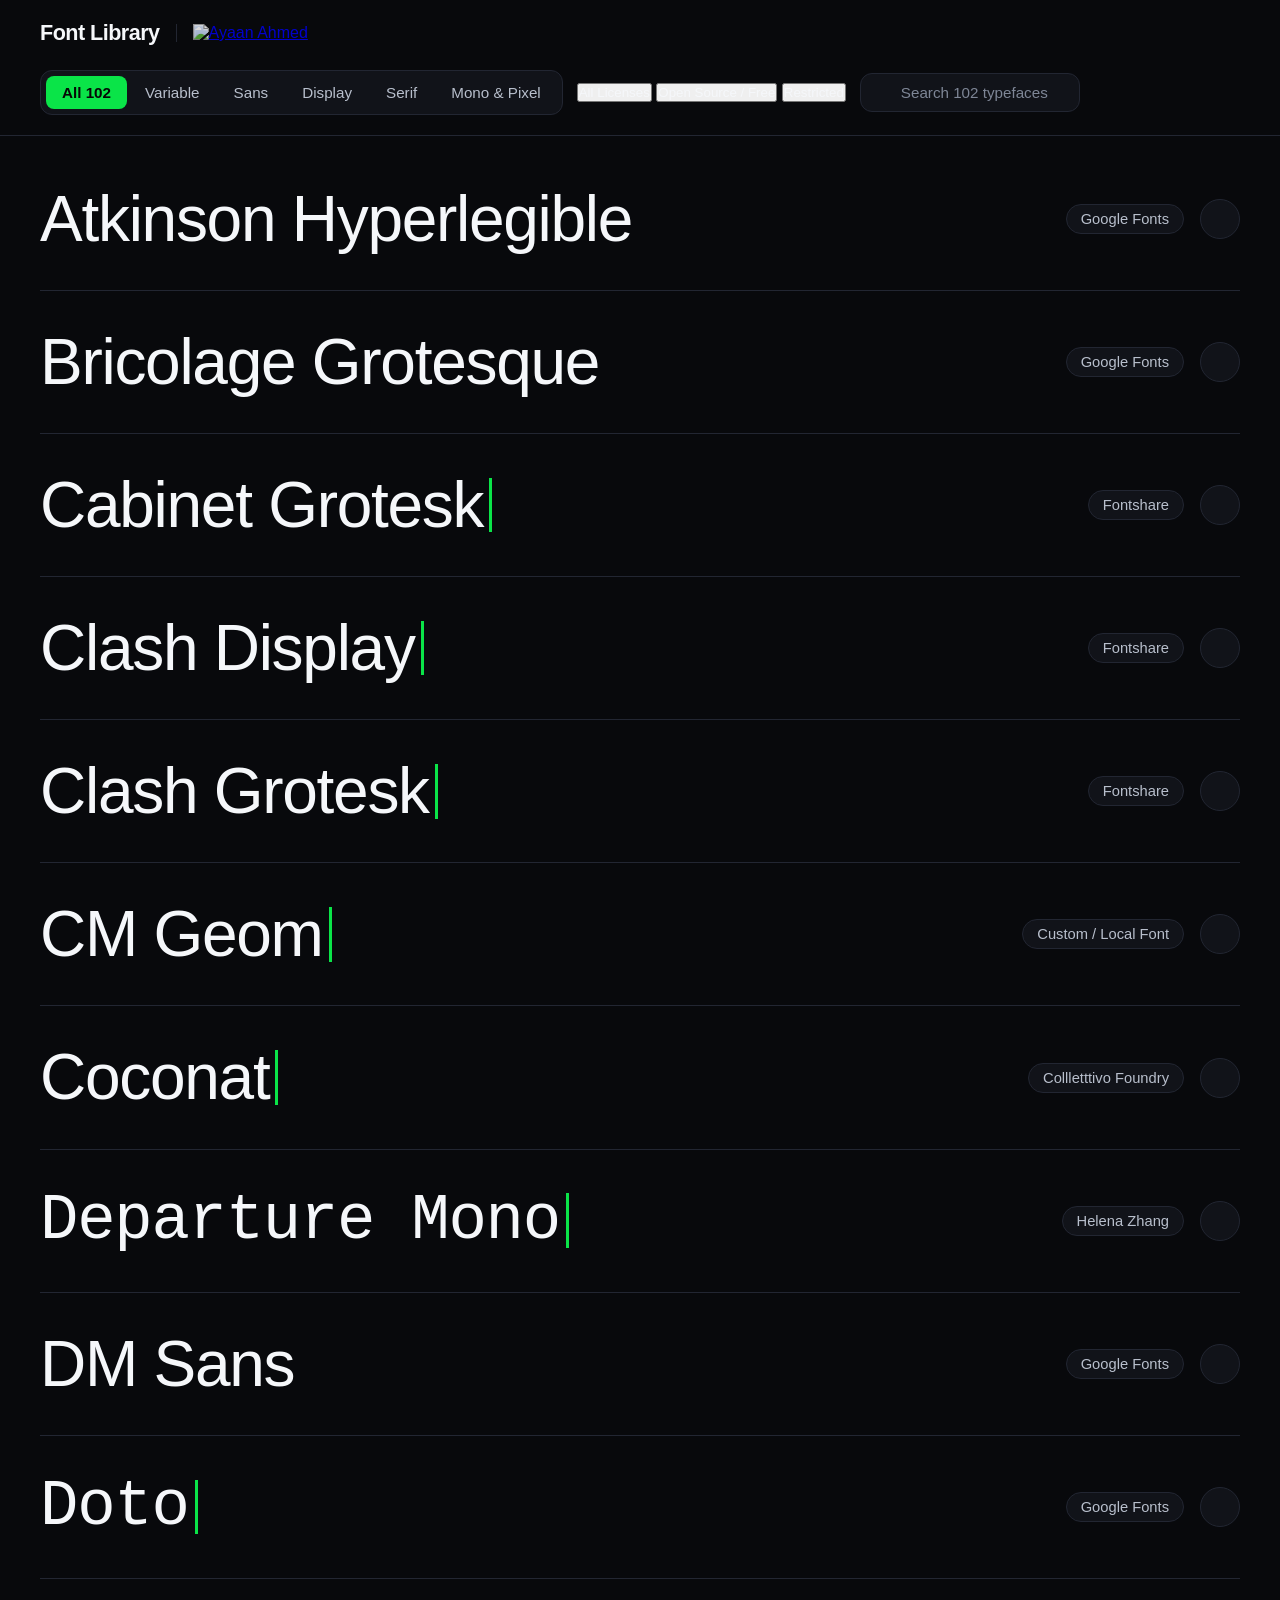
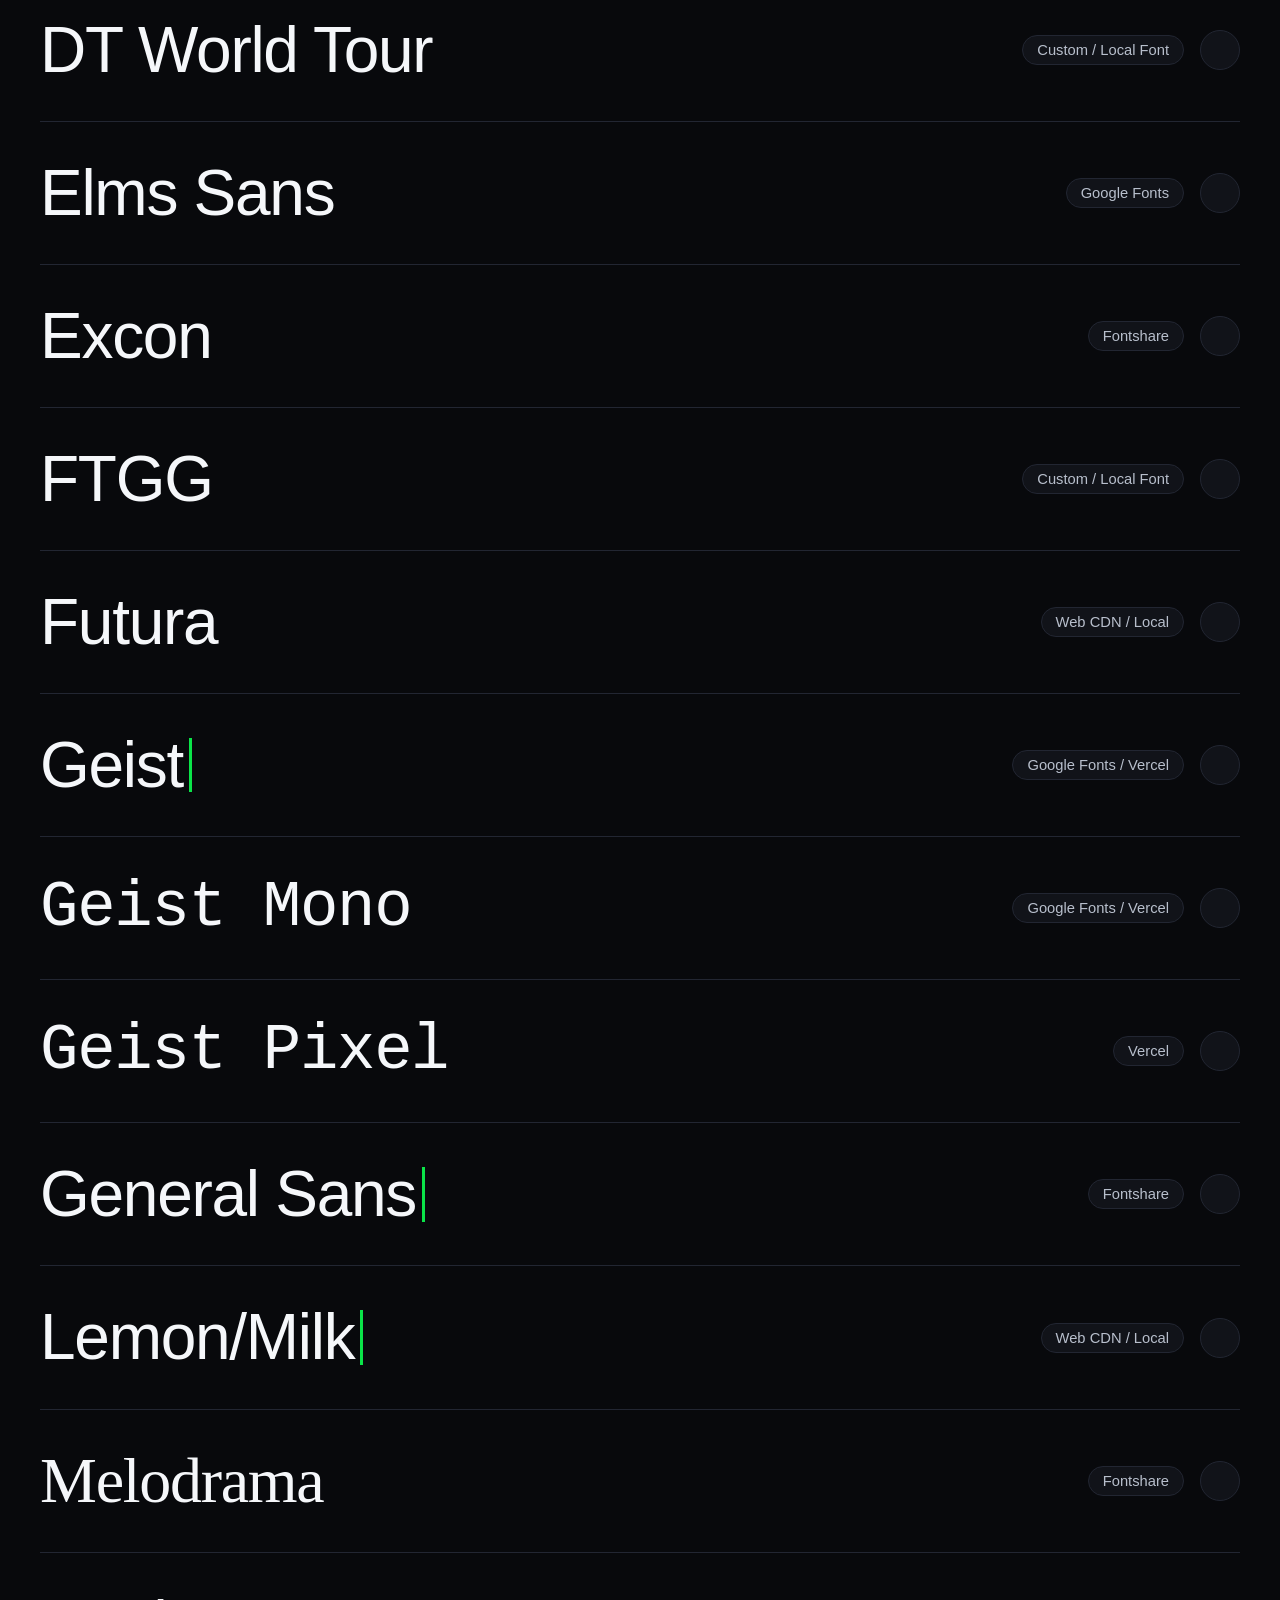
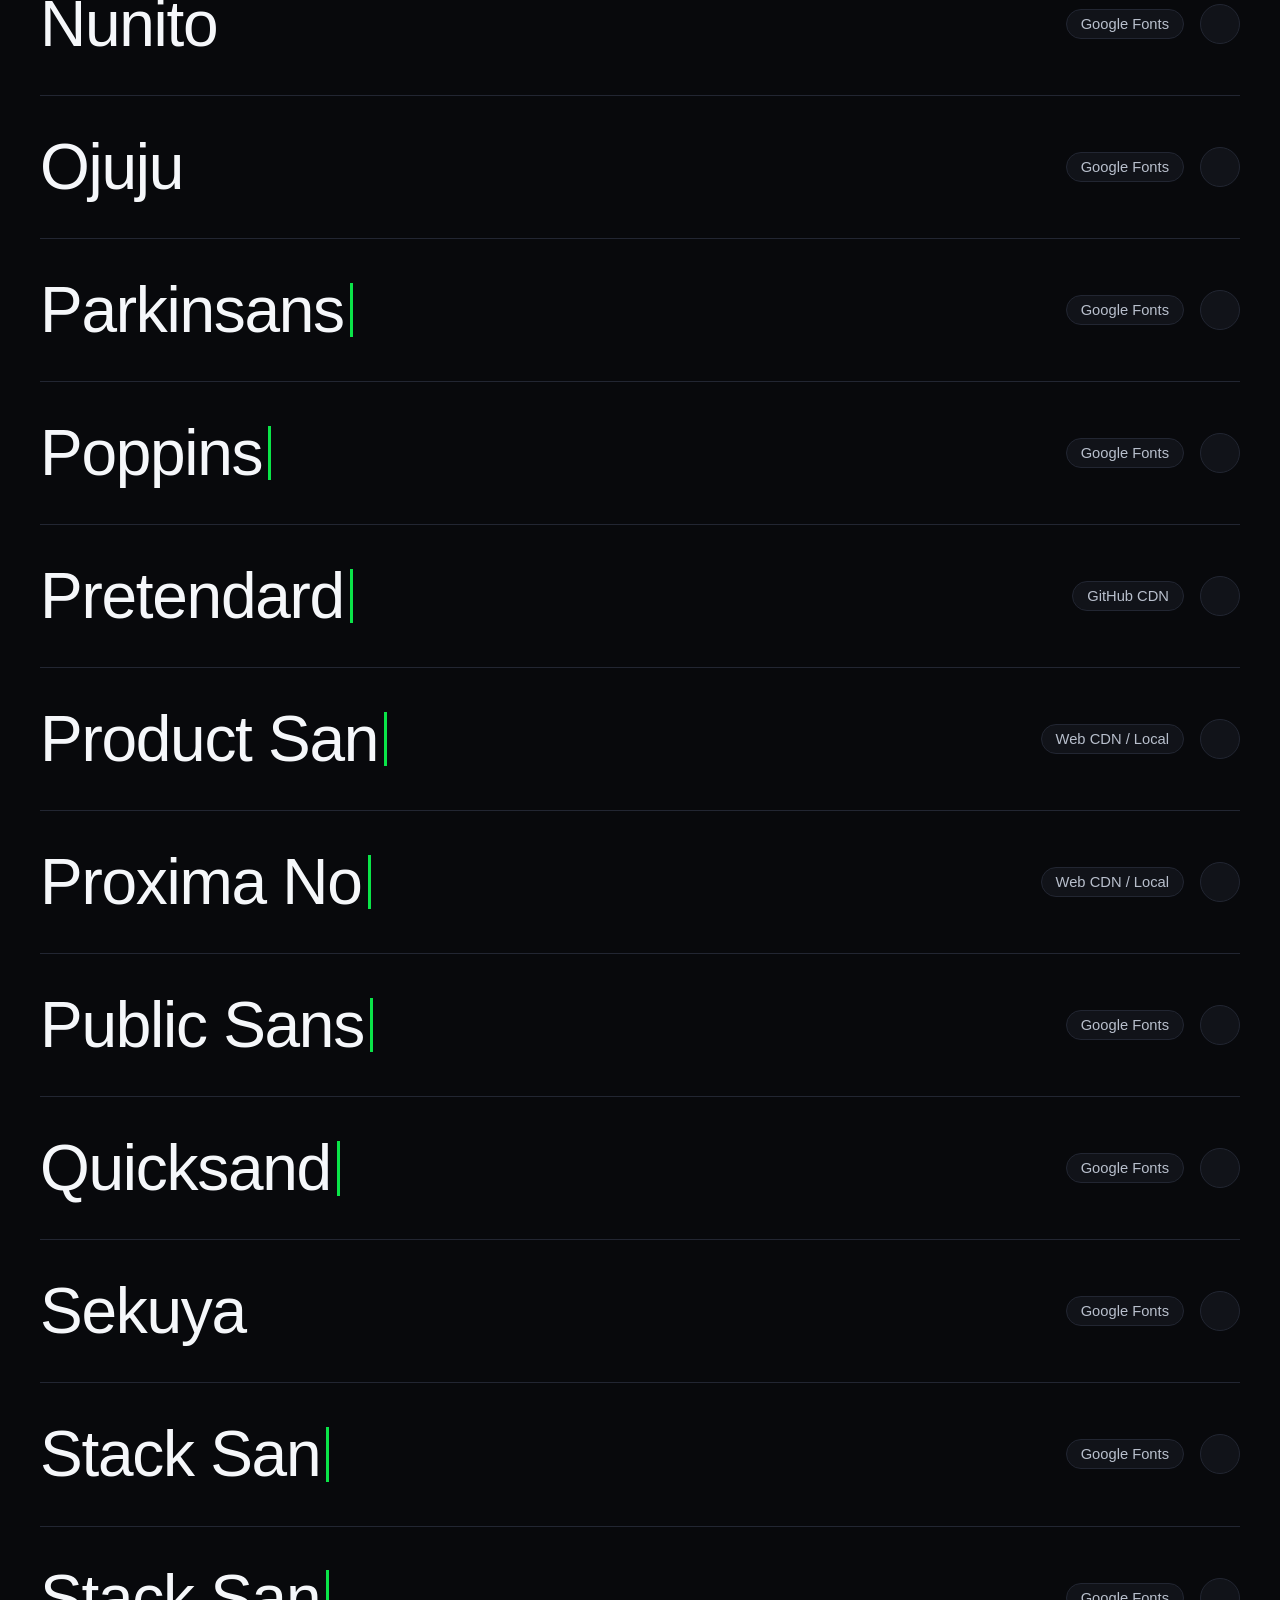
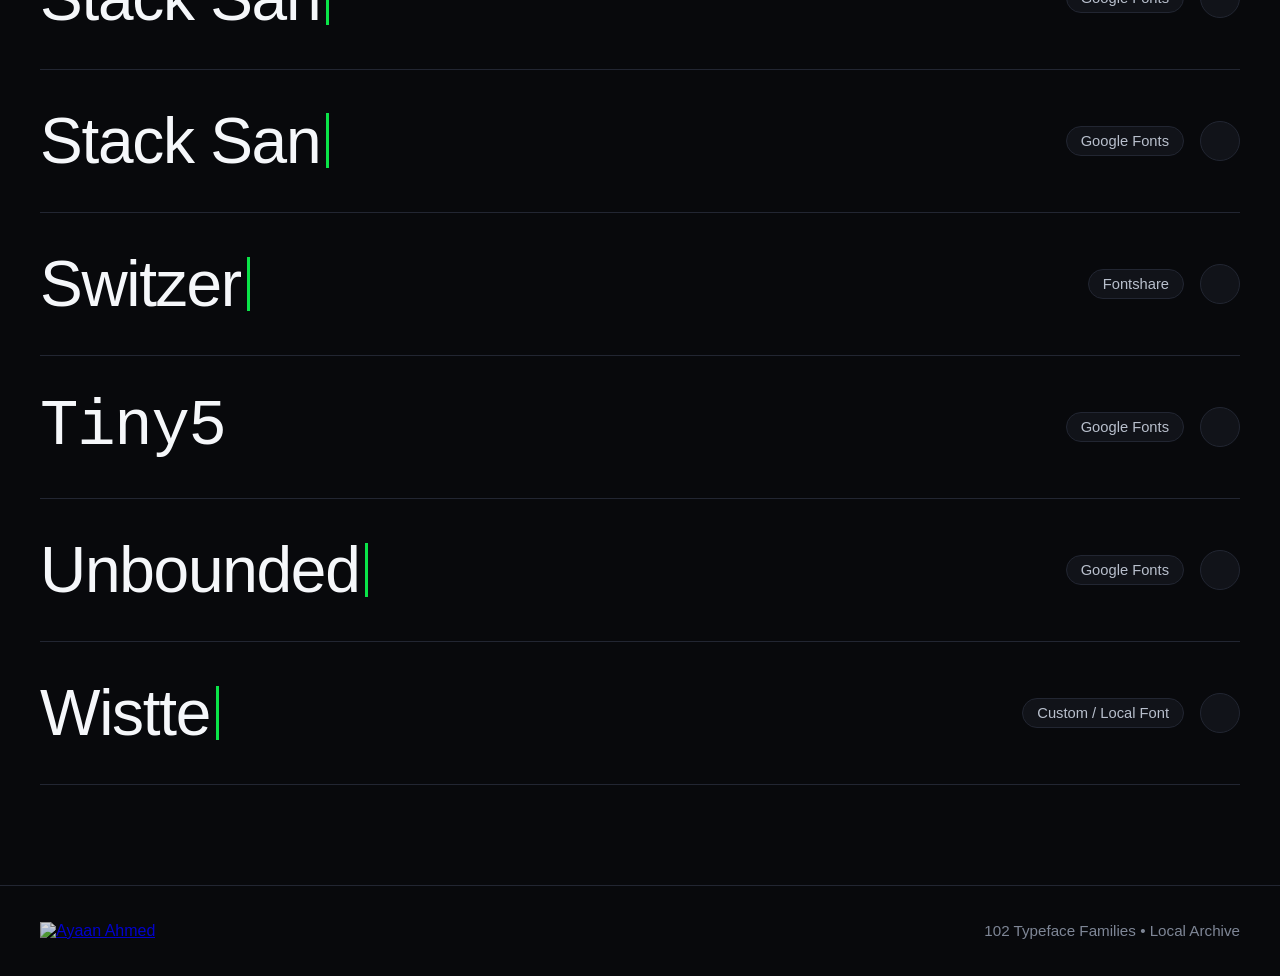
==== fonts.html @ 3c1419a7 "Update fonts.html" ====
<!DOCTYPE html>
<html lang="en">
<head>
  <meta charset="UTF-8">
  <meta name="viewport" content="width=device-width, initial-scale=1.0, viewport-fit=cover">
  <title>Library</title>
  <link rel="icon" type="image/svg+xml" href="data:image/svg+xml,%3Csvg xmlns='http://www.w3.org/2000/svg' viewBox='0 0 256 256'%3E%3Cpath fill='%230AE448' d='M212,56V88a12,12,0,0,1-24,0V68H140V188h20a12,12,0,0,1,0,24H96a12,12,0,0,1,0-24h20V68H68V88a12,12,0,0,1-24,0V56A12,12,0,0,1,56,44H200A12,12,0,0,1,212,56Z'/%3E%3C/svg%3E">

  <link rel="preconnect" href="https://api.fontshare.com">
  <link href="https://api.fontshare.com/v2/css?f[]=switzer@100,200,300,400,500,600,700,800,900,1,2&f[]=general-sans@200,300,400,500,600,700,1,2&display=swap" rel="stylesheet">

  <link rel="stylesheet" href="https://cdn.jsdelivr.net/npm/@phosphor-icons/web@2.1.1/src/regular/style.css">
  <link rel="stylesheet" href="https://cdn.jsdelivr.net/npm/@phosphor-icons/web@2.1.1/src/bold/style.css">
  <link rel="stylesheet" href="styles.css">
</head>
<body class="library-page" data-page="library">

  <header class="library-header">
    <div class="header-inner">
      <div class="brand-group">
        <a href="index.html" class="brand-link">Font Library</a>
        <span class="brand-sep"></span>
        <a href="https://www.instagram.com/bluetigerincstudios/" target="_blank" rel="noopener noreferrer" class="signature-link" aria-label="Ayaan Ahmed Instagram">
          <img src="https://res.cloudinary.com/ayaanahmed/image/upload/v1769144180/ayaan-ahmed-logo_pqauyp.svg" alt="Ayaan Ahmed" class="personal-logo-header">
        </a>
      </div>

      <div class="header-tools">
        <div class="category-tabs" id="categoryTabs">
          <span class="tab-glider" id="tabGlider"></span>
          <button type="button" class="tab-btn active" data-cat="all">All 102</button>
          <button type="button" class="tab-btn" data-cat="variable">Variable</button>
          <button type="button" class="tab-btn" data-cat="sans">Sans</button>
          <button type="button" class="tab-btn" data-cat="display">Display</button>
          <button type="button" class="tab-btn" data-cat="serif">Serif</button>
          <button type="button" class="tab-btn" data-cat="mono">Mono &amp; Pixel</button>
        </div>

        <div class="license-filter" id="licenseFilter">
          <button type="button" class="lic-btn active" data-lic="all">All Licenses</button>
          <button type="button" class="lic-btn" data-lic="open">Open Source / Free</button>
          <button type="button" class="lic-btn" data-lic="restricted">Restricted</button>
        </div>

        <div class="search-field">
          <i class="ph ph-magnifying-glass"></i>
          <input type="search" id="fontSearch" placeholder="Search 102 typefaces..." autocomplete="off">
        </div>
      </div>
    </div>
  </header>

  <main class="index-wrapper">
    <div id="typeIndexList" class="type-index-list"></div>
  </main>

  <footer class="library-footer">
    <div class="footer-inner">
      <a href="https://www.instagram.com/bluetigerincstudios/" target="_blank" rel="noopener noreferrer" class="signature-link">
        <img src="https://res.cloudinary.com/ayaanahmed/image/upload/v1769144180/ayaan-ahmed-logo_pqauyp.svg" alt="Ayaan Ahmed" class="personal-logo-footer">
      </a>
      <span class="footer-meta" id="footerCountMeta">102 Typeface Families &bull; Local Archive</span>
    </div>
  </footer>

  <div id="toast" class="toast" role="status" aria-live="polite"></div>

  <script src="https://cdnjs.cloudflare.com/ajax/libs/gsap/3.12.5/gsap.min.js"></script>
  <script src="app.js"></script>
</body>
</html>
---- styles.css ----
@font-face {
  font-family: 'Departure Mono';
  src: url('https://cdn.jsdelivr.net/gh/rektdeckard/departure-mono@v1.422/DepartureMono-Regular.woff2') format('woff2');
  font-weight: 400;
  font-style: normal;
  font-display: swap;
}

@font-face {
  font-family: 'Geist Pixel';
  src: url('https://cdn.jsdelivr.net/npm/geist@1.7.0/dist/fonts/geist-pixel/GeistPixel-Square.woff2') format('woff2');
  font-weight: 400;
  font-style: normal;
  font-display: swap;
}

@font-face {
  font-family: 'Coconat';
  src: url('https://cdn.jsdelivr.net/gh/collletttivo/coconat@master/fonts/webfonts/Coconat-Regular.woff2') format('woff2');
  font-weight: 400;
  font-style: normal;
  font-display: swap;
}

@font-face {
  font-family: 'Coconat';
  src: url('https://cdn.jsdelivr.net/gh/collletttivo/coconat@master/fonts/webfonts/Coconat-BoldExt.woff2') format('woff2');
  font-weight: 700;
  font-style: normal;
  font-display: swap;
}

@font-face {
  font-family: 'CM Geom';
  src: local('CM Geom'), url('fonts/CMGeom.woff2') format('woff2');
  font-display: swap;
}

@font-face {
  font-family: 'DT World Tour';
  src: local('DT World Tour'), url('fonts/DTWorldTour.woff2') format('woff2');
  font-display: swap;
}

@font-face {
  font-family: 'FTGG';
  src: local('FTGG'), url('fonts/FTGG.woff2') format('woff2');
  font-display: swap;
}

@font-face {
  font-family: 'Wistteria Sans';
  src: local('Wistteria Sans'), url('fonts/WistteriaSans.woff2') format('woff2');
  font-display: swap;
}

:root {
  --bg: #08090C;
  --surface: #111319;
  --surface-elevated: #171A22;
  --border: #222632;
  --border-hover: #363C4E;
  --text: #F5F7FA;
  --text-secondary: #B8BFCC;
  --text-muted: #7E8696;
  --accent: #0AE448;
  --accent-cyan: #00E5FF;
  --accent-dark: #060806;
  --font-ui: 'General Sans', -apple-system, BlinkMacSystemFont, sans-serif;
  --font-hero: 'Switzer', sans-serif;
}

*, *::before, *::after {
  box-sizing: border-box;
  margin: 0;
  padding: 0;
}

html, body {
  background-color: var(--bg);
  color: var(--text);
  font-family: var(--font-ui);
  font-size: 16px;
  -webkit-font-smoothing: antialiased;
  -moz-osx-font-smoothing: grayscale;
}

::selection {
  background-color: var(--accent);
  color: var(--accent-dark);
}

button, input {
  font-family: var(--font-ui);
  color: inherit;
}

.home-page {
  min-height: 100dvh;
  display: flex;
  align-items: center;
  justify-content: center;
  overflow: hidden;
  position: relative;
  background-color: var(--bg);
}

.hero-stage {
  width: 100%;
  min-height: 100dvh;
  display: flex;
  align-items: center;
  justify-content: center;
  padding: 48px 24px;
  position: relative;
  perspective: 1800px;
}

.hero-stack {
  position: relative;
  z-index: 2;
  display: flex;
  flex-direction: column;
  align-items: center;
  text-align: center;
  gap: 52px;
  max-width: 100%;
}

.title-card-rig {
  position: relative;
  display: flex;
  align-items: center;
  justify-content: center;
  padding: 24px 32px;
  transform-style: preserve-3d;
}

.gsap-hero {
  font-family: var(--font-hero);
  font-size: clamp(3.8rem, 11.8vw, 12.4rem);
  font-weight: 800;
  line-height: 1.35;
  letter-spacing: -0.035em;
  display: flex;
  flex-wrap: wrap;
  justify-content: center;
  align-items: baseline;
  column-gap: 0.24em;
  row-gap: 0.12em;
  transform-style: preserve-3d;
  cursor: pointer;
  user-select: none;
}

.gsap-word {
  display: inline-flex;
  align-items: baseline;
  transform-style: preserve-3d;
  position: relative;
}

.char-unit {
  position: relative;
  display: inline-flex;
  align-items: baseline;
  justify-content: center;
  transform-style: preserve-3d;
  padding: 0 0.012em;
  will-change: transform;
}

.char-main {
  position: relative;
  z-index: 4;
  display: inline-block;
  color: var(--text);
  transform-origin: 50% 60%;
  will-change: transform, font-weight, font-variation-settings, color;
}

.char-echo {
  position: absolute;
  top: 0;
  left: 0.012em;
  display: inline-block;
  color: transparent;
  -webkit-text-stroke: 1.5px var(--accent);
  opacity: 0;
  pointer-events: none;
  z-index: 2;
  transform-origin: 50% 60%;
  will-change: transform, opacity;
}

.char-echo.echo-cyan {
  -webkit-text-stroke: 1.5px var(--accent-cyan);
  z-index: 1;
}

.bezier-frame {
  position: absolute;
  inset: -0.06em -0.08em -0.02em -0.08em;
  border: 1.5px solid var(--accent);
  pointer-events: none;
  opacity: 0;
  z-index: 6;
}

.bezier-node {
  position: absolute;
  width: 8px;
  height: 8px;
  background-color: var(--bg);
  border: 2px solid var(--accent);
}

.bezier-node.tl { top: -5px; left: -5px; }
.bezier-node.tr { top: -5px; right: -5px; }
.bezier-node.bl { bottom: -5px; left: -5px; }
.bezier-node.br { bottom: -5px; right: -5px; }

.kinetic-spark {
  display: inline-flex;
  align-items: center;
  justify-content: center;
  width: 0.36em;
  height: 0.36em;
  margin: 0 0.06em;
  align-self: center;
  position: relative;
  z-index: 5;
  will-change: transform;
}

.kinetic-spark svg {
  width: 100%;
  height: 100%;
  display: block;
  overflow: visible;
}

.hero-cta-group {
  display: flex;
  flex-direction: column;
  align-items: center;
  gap: 36px;
}

.enter-library-btn {
  display: inline-flex;
  align-items: center;
  gap: 12px;
  padding: 16px 38px;
  border-radius: 999px;
  background-color: var(--accent);
  color: var(--accent-dark);
  font-size: 1.05rem;
  font-weight: 600;
  text-decoration: none;
  letter-spacing: -0.01em;
  transition: transform 0.25s cubic-bezier(0.16, 1, 0.3, 1), background-color 0.2s ease;
}

.enter-library-btn:hover {
  transform: translateY(-3px) scale(1.02);
  background-color: #24F55E;
}

.enter-library-btn i {
  font-size: 1.15rem;
  transition: transform 0.25s cubic-bezier(0.16, 1, 0.3, 1);
}

.enter-library-btn:hover i {
  transform: translateX(4px);
}

.creator-signature {
  display: inline-flex;
  align-items: center;
  justify-content: center;
  padding: 12px 24px;
  border-radius: 999px;
  border: 1px solid var(--border);
  background-color: var(--surface);
  text-decoration: none;
  transition: border-color 0.25s ease, transform 0.25s ease, background-color 0.25s ease;
}

.creator-signature:hover {
  border-color: var(--accent);
  background-color: var(--surface-elevated);
  transform: translateY(-2px);
}

.creator-logo-hero {
  height: 26px;
  width: auto;
  display: block;
}

.signature-link {
  display: inline-flex;
  align-items: center;
  opacity: 0.85;
  transition: opacity 0.25s ease, transform 0.25s ease;
}

.signature-link:hover {
  opacity: 1;
  transform: translateY(-1px);
}

.personal-logo {
  height: 24px;
  width: auto;
  display: block;
}

.personal-logo-sm {
  height: 19px;
  width: auto;
  display: block;
}

.library-header {
  position: sticky;
  top: 0;
  z-index: 60;
  background-color: var(--bg);
  border-bottom: 1px solid var(--border);
}

.header-inner {
  max-width: 1440px;
  margin: 0 auto;
  padding: 20px 40px;
  display: flex;
  align-items: center;
  justify-content: space-between;
  gap: 24px;
  flex-wrap: wrap;
}

.brand-group {
  display: flex;
  align-items: center;
  gap: 16px;
}

.brand-link {
  text-decoration: none;
  color: var(--text);
  font-family: var(--font-hero);
  font-size: 1.35rem;
  font-weight: 700;
  letter-spacing: -0.025em;
}

.brand-sep {
  width: 1px;
  height: 18px;
  background-color: var(--border);
}

.header-tools {
  display: flex;
  align-items: center;
  gap: 14px;
  flex-wrap: wrap;
}

.category-tabs {
  position: relative;
  display: flex;
  align-items: center;
  gap: 2px;
  background-color: var(--surface);
  padding: 5px;
  border-radius: 12px;
  border: 1px solid var(--border);
}

.tab-glider {
  position: absolute;
  top: 5px;
  bottom: 5px;
  left: 0;
  width: 0;
  border-radius: 8px;
  background-color: var(--accent);
  z-index: 1;
  pointer-events: none;
  will-change: transform, width;
}

.tab-btn {
  position: relative;
  z-index: 2;
  background: transparent;
  border: none;
  color: var(--text-secondary);
  font-size: 0.95rem;
  font-weight: 500;
  padding: 8px 16px;
  border-radius: 8px;
  cursor: pointer;
  transition: color 0.25s ease;
  white-space: nowrap;
}

.tab-btn:hover {
  color: var(--text);
}

.tab-btn.active {
  color: var(--accent-dark);
  font-weight: 600;
}

.search-field {
  position: relative;
  display: flex;
  align-items: center;
}

.search-field i {
  position: absolute;
  left: 14px;
  color: var(--text-secondary);
  font-size: 1.1rem;
  pointer-events: none;
}

.search-field input {
  background-color: var(--surface);
  border: 1px solid var(--border);
  border-radius: 12px;
  padding: 10px 16px 10px 40px;
  font-size: 0.95rem;
  color: var(--text);
  width: 220px;
  outline: none;
  transition: border-color 0.2s ease, width 0.25s cubic-bezier(0.16, 1, 0.3, 1);
}

.search-field input::placeholder {
  color: var(--text-muted);
}

.search-field input:focus {
  border-color: var(--accent);
  width: 260px;
}

.upload-btn {
  display: inline-flex;
  align-items: center;
  gap: 8px;
  padding: 10px 18px;
  border-radius: 12px;
  background-color: var(--surface);
  border: 1px solid var(--border);
  color: var(--text);
  font-size: 0.95rem;
  font-weight: 500;
  cursor: pointer;
  transition: border-color 0.2s ease, background-color 0.2s ease;
  white-space: nowrap;
}

.upload-btn i {
  color: var(--accent);
  font-size: 1.1rem;
}

.upload-btn:hover {
  border-color: var(--accent);
  background-color: var(--surface-elevated);
}

.index-wrapper {
  max-width: 1440px;
  margin: 0 auto;
  padding: 12px 40px 100px;
}

.type-index-list {
  display: flex;
  flex-direction: column;
}

.type-row {
  border-bottom: 1px solid var(--border);
  transition: border-color 0.25s ease;
}

.type-row.is-open {
  border-bottom-color: var(--accent);
}

.row-trigger {
  width: 100%;
  background: transparent;
  border: none;
  text-align: left;
  padding: 32px 0;
  display: flex;
  align-items: center;
  justify-content: space-between;
  gap: 24px;
  cursor: pointer;
  color: var(--text);
}

.row-display-name {
  font-size: clamp(2.3rem, 5vw, 4.4rem);
  line-height: 1.22;
  letter-spacing: -0.02em;
  color: var(--text);
  transition: transform 0.35s cubic-bezier(0.16, 1, 0.3, 1), color 0.2s ease;
  word-break: break-word;
  display: inline-flex;
  align-items: center;
  min-height: 1.22em;
}

.typed-cursor {
  display: inline-block;
  width: 3px;
  height: 0.85em;
  background-color: var(--accent);
  margin-left: 6px;
  vertical-align: baseline;
  animation: cursorBlink 0.75s infinite;
}

.typed-cursor.done {
  opacity: 0;
  animation: none;
  transition: opacity 0.3s ease;
}

@keyframes cursorBlink {
  0%, 49% { opacity: 1; }
  50%, 100% { opacity: 0; }
}

.row-trigger:hover .row-display-name {
  transform: translateX(12px);
  color: var(--accent);
}

.type-row.is-open .row-display-name {
  color: var(--accent);
}

.row-meta {
  display: flex;
  align-items: center;
  gap: 16px;
  flex-shrink: 0;
}

.row-badge {
  font-family: var(--font-ui);
  font-size: 0.92rem;
  font-weight: 500;
  color: var(--text-secondary);
  background-color: var(--surface);
  border: 1px solid var(--border);
  padding: 6px 14px;
  border-radius: 999px;
}

.row-toggle-icon {
  width: 40px;
  height: 40px;
  border-radius: 50%;
  background-color: var(--surface);
  border: 1px solid var(--border);
  display: inline-flex;
  align-items: center;
  justify-content: center;
  font-size: 1.15rem;
  color: var(--text-secondary);
  transition: transform 0.3s cubic-bezier(0.16, 1, 0.3, 1), background-color 0.2s ease, color 0.2s ease, border-color 0.2s ease;
}

.row-trigger:hover .row-toggle-icon {
  border-color: var(--accent);
  color: var(--accent);
}

.type-row.is-open .row-toggle-icon {
  transform: rotate(45deg);
  background-color: var(--accent);
  color: var(--accent-dark);
  border-color: var(--accent);
}

.row-drawer {
  height: 0;
  overflow: hidden;
  opacity: 0;
}

.studio-panel {
  background-color: var(--surface);
  border: 1px solid var(--border);
  border-radius: 18px;
  padding: 32px;
  margin-bottom: 32px;
  display: flex;
  flex-direction: column;
  gap: 28px;
}

.specimen-stage-box {
  background-color: var(--bg);
  border: 1px solid var(--border);
  border-radius: 14px;
  padding: 28px;
  display: flex;
  flex-direction: column;
  gap: 20px;
}

.stage-top-bar {
  display: flex;
  align-items: center;
  justify-content: space-between;
  gap: 12px;
  flex-wrap: wrap;
}

.stage-caption {
  font-size: 0.95rem;
  font-weight: 500;
  color: var(--text-secondary);
  display: inline-flex;
  align-items: center;
  gap: 8px;
}

.stage-caption i {
  color: var(--accent);
}

.weight-pills {
  display: flex;
  align-items: center;
  gap: 8px;
  flex-wrap: wrap;
}

.weight-pill {
  background-color: var(--surface);
  border: 1px solid var(--border);
  color: var(--text-secondary);
  padding: 6px 14px;
  border-radius: 8px;
  font-size: 0.9rem;
  font-weight: 500;
  cursor: pointer;
  transition: all 0.15s ease;
}

.weight-pill:hover {
  border-color: var(--border-hover);
  color: var(--text);
}

.weight-pill.active {
  border-color: var(--accent);
  background-color: var(--accent);
  color: var(--accent-dark);
  font-weight: 600;
}

.fox-specimen {
  font-size: clamp(2rem, 3.6vw, 3.2rem);
  line-height: 1.3;
  color: var(--text);
  outline: none;
  word-break: break-word;
  min-height: 1.4em;
}

.controls-grid {
  display: grid;
  grid-template-columns: repeat(3, 1fr);
  gap: 16px;
}

.control-card {
  background-color: var(--surface-elevated);
  border: 1px solid var(--border);
  border-radius: 12px;
  padding: 16px 20px;
  display: flex;
  flex-direction: column;
  gap: 12px;
}

.control-header {
  display: flex;
  align-items: center;
  justify-content: space-between;
  font-size: 0.95rem;
  font-weight: 500;
}

.control-name {
  color: var(--text-secondary);
}

.control-val {
  color: var(--accent);
  font-weight: 600;
  font-variant-numeric: tabular-nums;
}

.control-card input[type="range"] {
  width: 100%;
  height: 5px;
  appearance: none;
  -webkit-appearance: none;
  background-color: var(--border);
  border-radius: 999px;
  outline: none;
  cursor: pointer;
}

.control-card input[type="range"]::-webkit-slider-thumb {
  -webkit-appearance: none;
  width: 16px;
  height: 16px;
  border-radius: 50%;
  background-color: var(--accent);
  cursor: pointer;
}

.studio-bottom-grid {
  display: grid;
  grid-template-columns: 1.4fr 1fr;
  gap: 20px;
  align-items: stretch;
}

.charset-box,
.actions-box {
  background-color: var(--surface-elevated);
  border: 1px solid var(--border);
  border-radius: 12px;
  padding: 20px 24px;
  display: flex;
  flex-direction: column;
  justify-content: space-between;
  gap: 14px;
}

.box-heading {
  font-size: 0.9rem;
  font-weight: 600;
  color: var(--text-secondary);
  text-transform: uppercase;
  letter-spacing: 0.05em;
}

.glyph-showcase-text {
  font-size: 1.35rem;
  line-height: 1.65;
  letter-spacing: 0.06em;
  color: var(--text);
  word-break: break-word;
}

.code-preview {
  background-color: var(--bg);
  border: 1px solid var(--border);
  border-radius: 8px;
  padding: 12px 14px;
  font-family: 'Geist Mono', monospace;
  font-size: 0.9rem;
  color: var(--accent);
  overflow-x: auto;
  white-space: nowrap;
}

.action-buttons-row {
  display: flex;
  flex-wrap: wrap;
  gap: 10px;
}

.studio-btn {
  display: inline-flex;
  align-items: center;
  gap: 8px;
  padding: 10px 18px;
  border-radius: 10px;
  background-color: var(--bg);
  border: 1px solid var(--border);
  color: var(--text);
  font-size: 0.95rem;
  font-weight: 500;
  text-decoration: none;
  cursor: pointer;
  transition: border-color 0.2s ease, background-color 0.2s ease;
}

.studio-btn:hover {
  border-color: var(--accent);
  background-color: var(--surface);
}

.studio-btn.primary-action {
  background-color: var(--accent);
  color: var(--accent-dark);
  border-color: var(--accent);
  font-weight: 600;
}

.studio-btn.primary-action:hover {
  background-color: #24F55E;
}

.library-footer {
  border-top: 1px solid var(--border);
  padding: 36px 40px;
}

.footer-inner {
  max-width: 1440px;
  margin: 0 auto;
  display: flex;
  align-items: center;
  justify-content: space-between;
  gap: 16px;
}

.footer-meta {
  font-size: 0.95rem;
  color: var(--text-muted);
}

.toast {
  position: fixed;
  bottom: 28px;
  right: 28px;
  background-color: var(--accent);
  color: var(--accent-dark);
  padding: 12px 22px;
  border-radius: 999px;
  font-size: 0.95rem;
  font-weight: 600;
  opacity: 0;
  transform: translateY(10px);
  pointer-events: none;
  transition: opacity 0.2s ease, transform 0.2s ease;
  z-index: 200;
}

.toast.show {
  opacity: 1;
  transform: translateY(0);
}

@media (max-width: 960px) {
  .controls-grid,
  .studio-bottom-grid {
    grid-template-columns: 1fr;
  }
}

@media (max-width: 768px) {
  .header-inner {
    padding: 16px 20px;
  }

  .category-tabs {
    overflow-x: auto;
    max-width: 100%;
    scrollbar-width: none;
  }

  .category-tabs::-webkit-scrollbar {
    display: none;
  }

  .search-field,
  .search-field input,
  .search-field input:focus {
    width: 100%;
  }

  .index-wrapper {
    padding: 12px 20px 80px;
  }

  .row-trigger {
    padding: 24px 0;
  }

  .row-badge {
    display: none;
  }

  .studio-panel {
    padding: 20px;
  }

  .specimen-stage-box {
    padding: 18px;
  }

  .library-footer {
    padding: 28px 20px;
  }
}
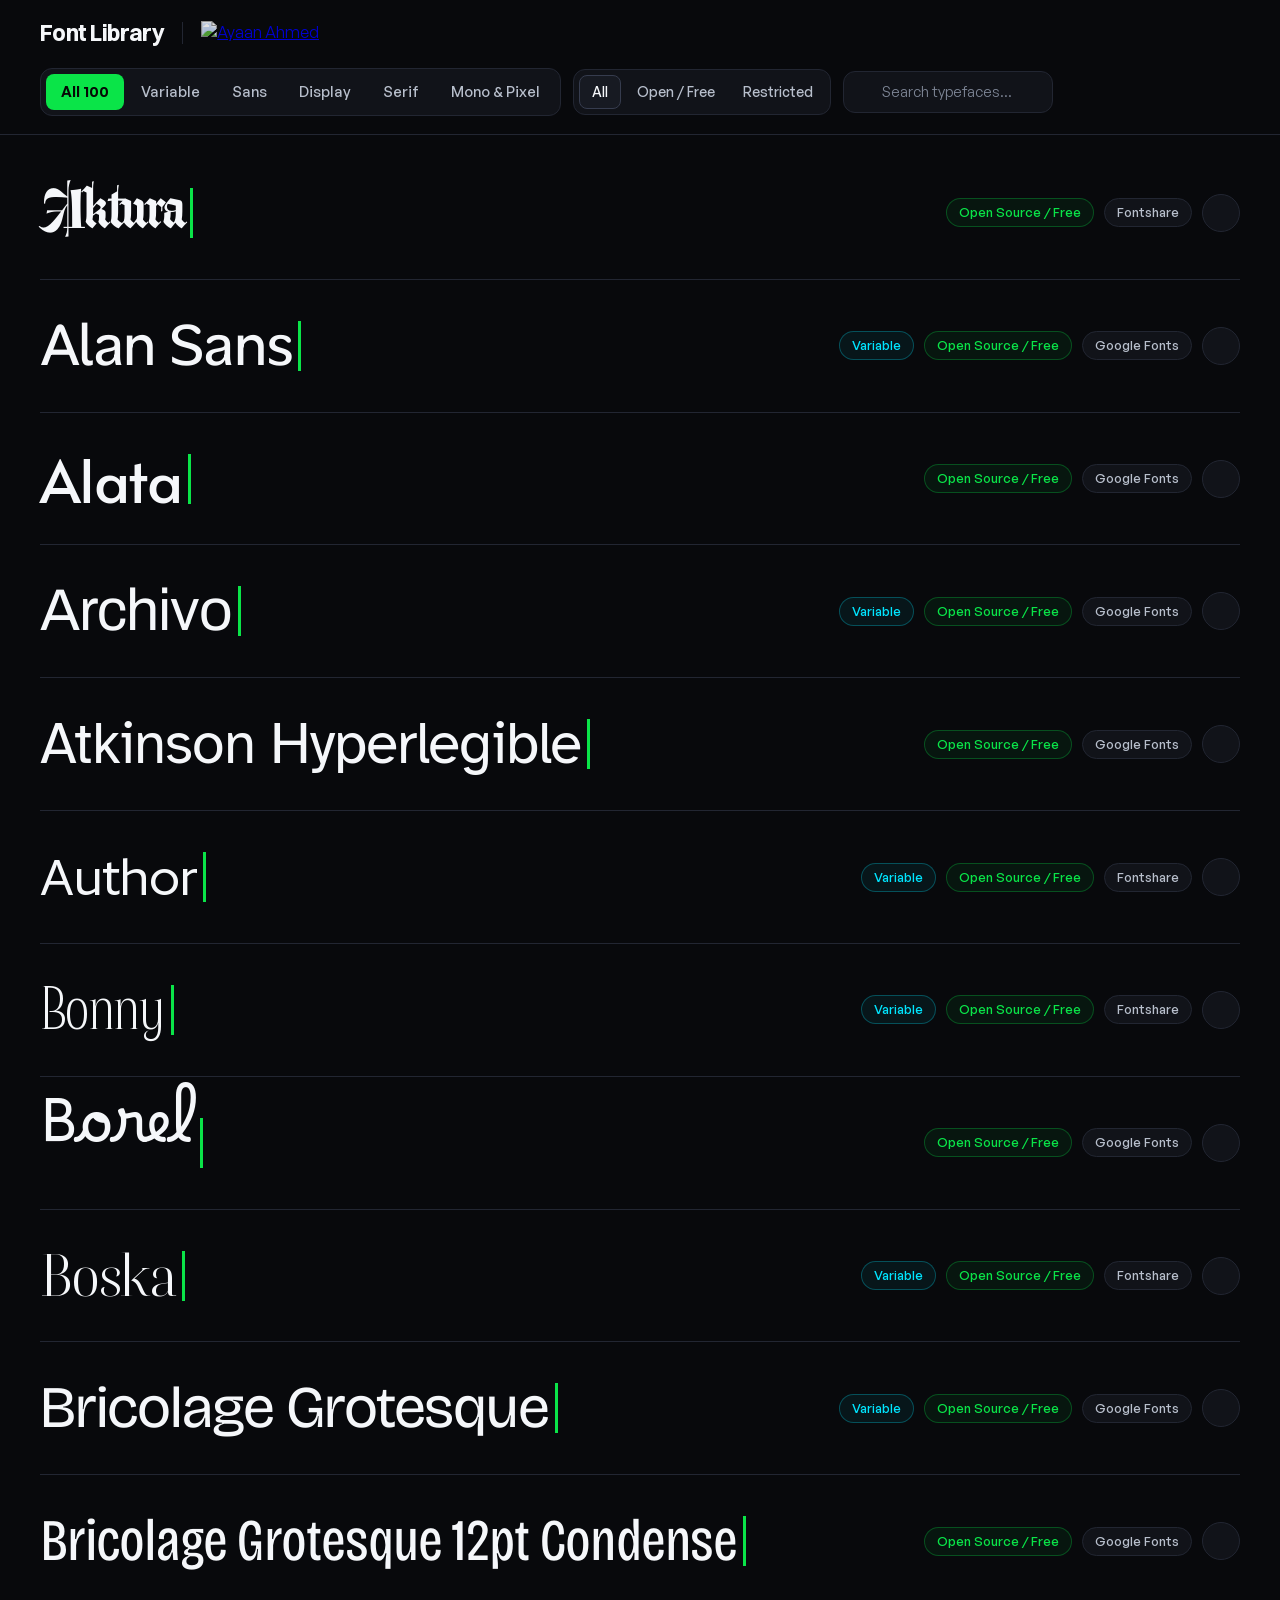
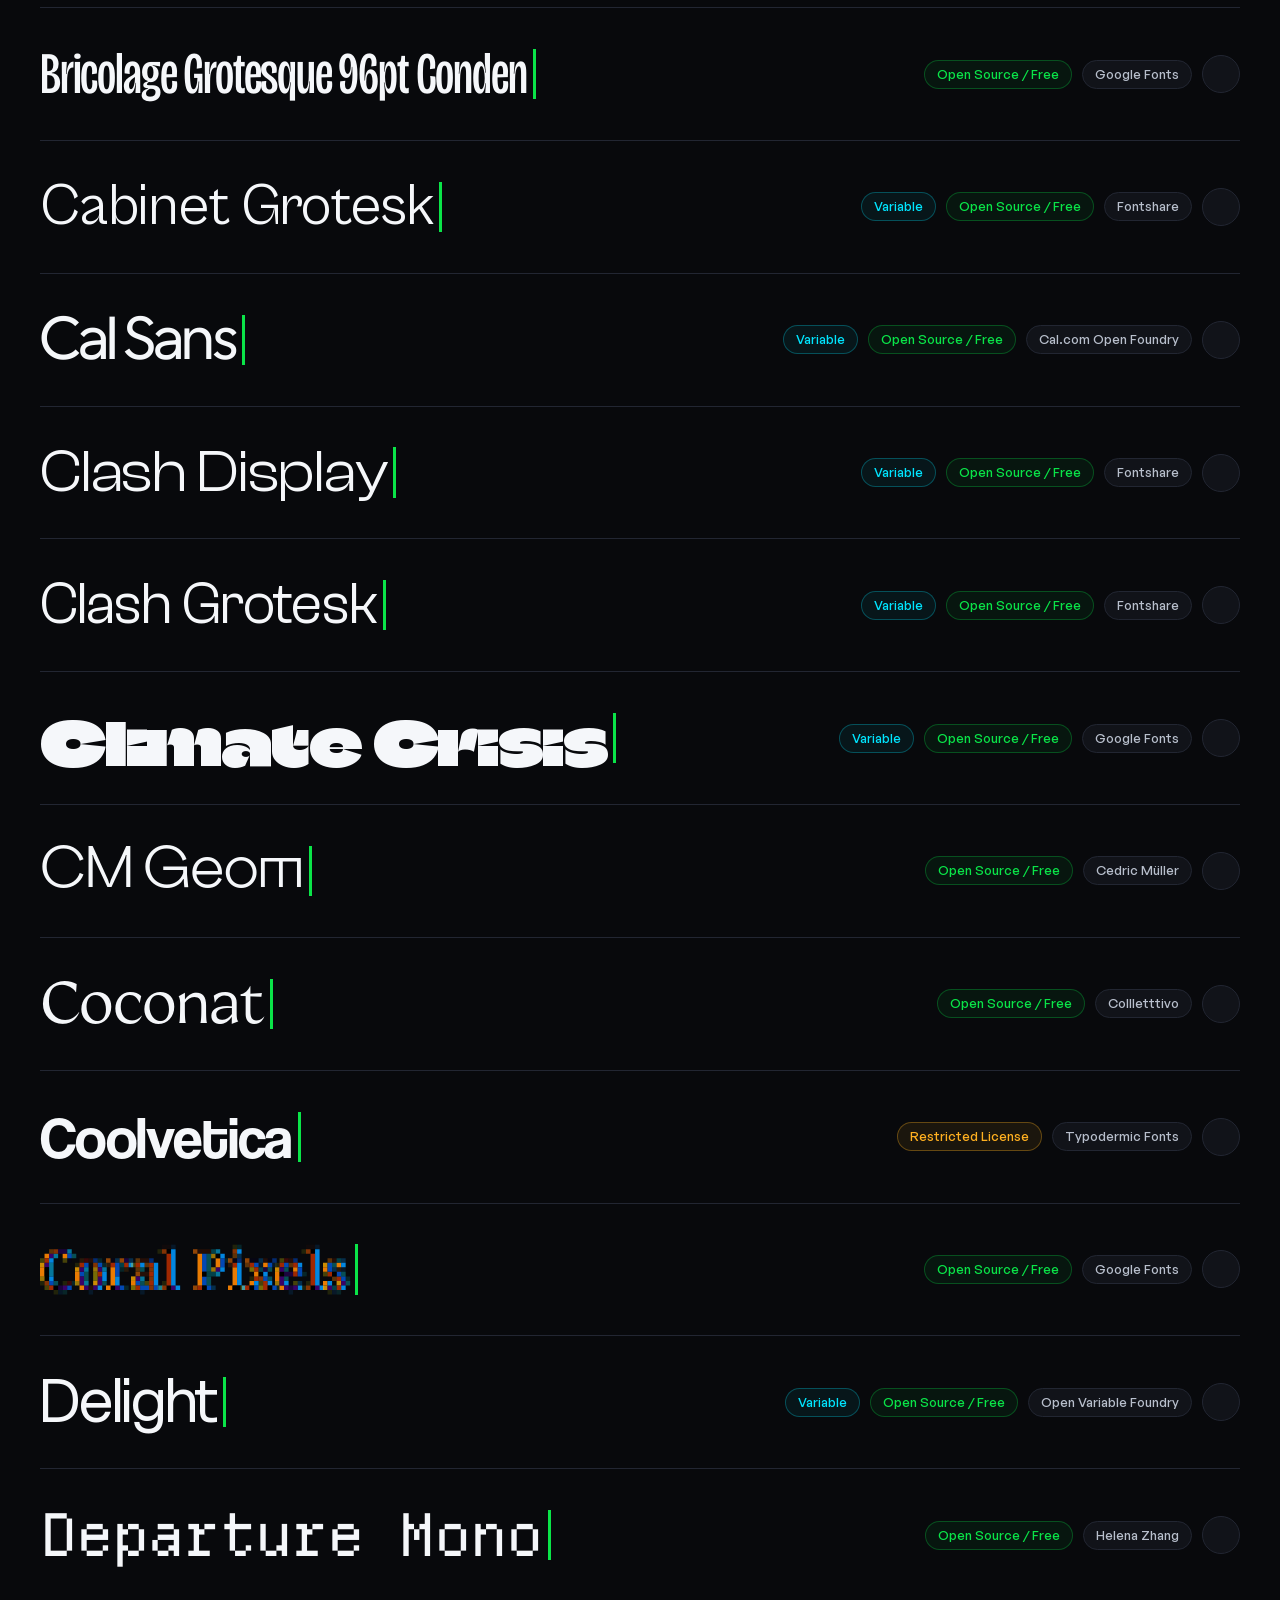
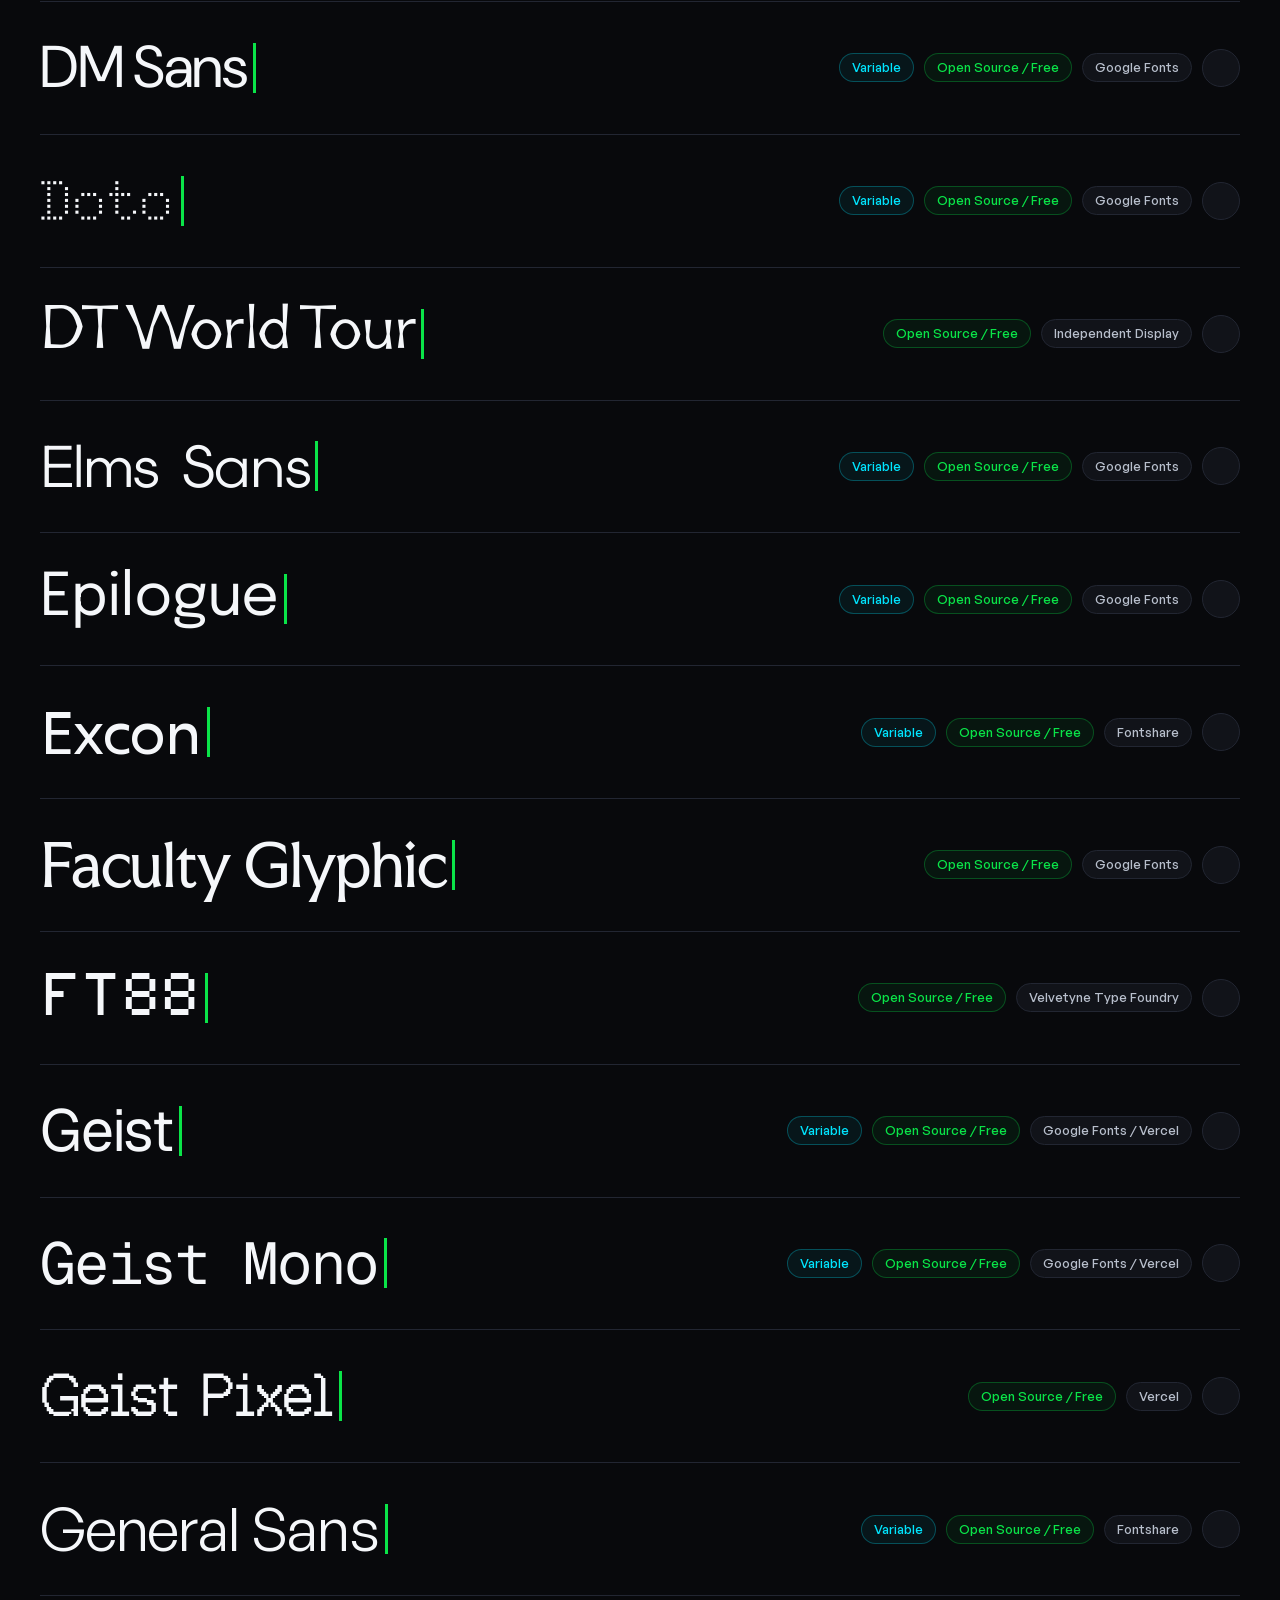
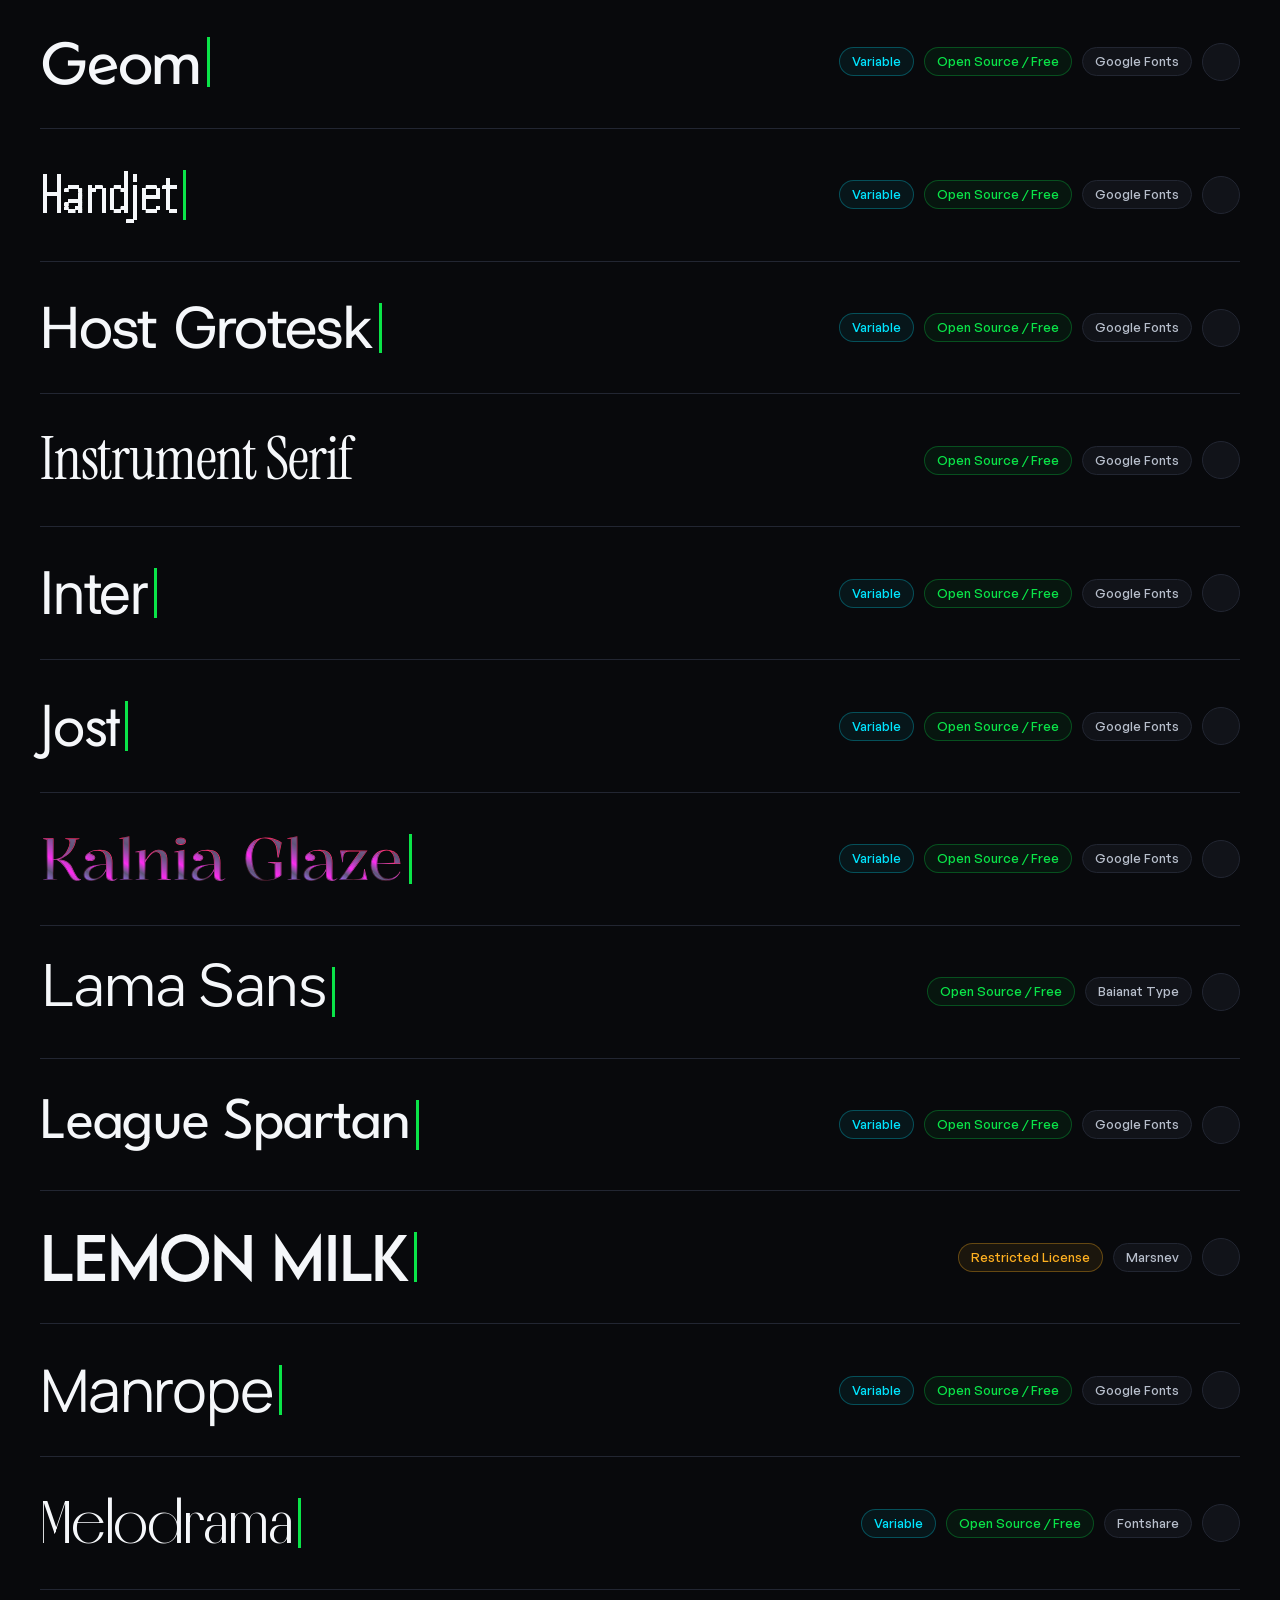
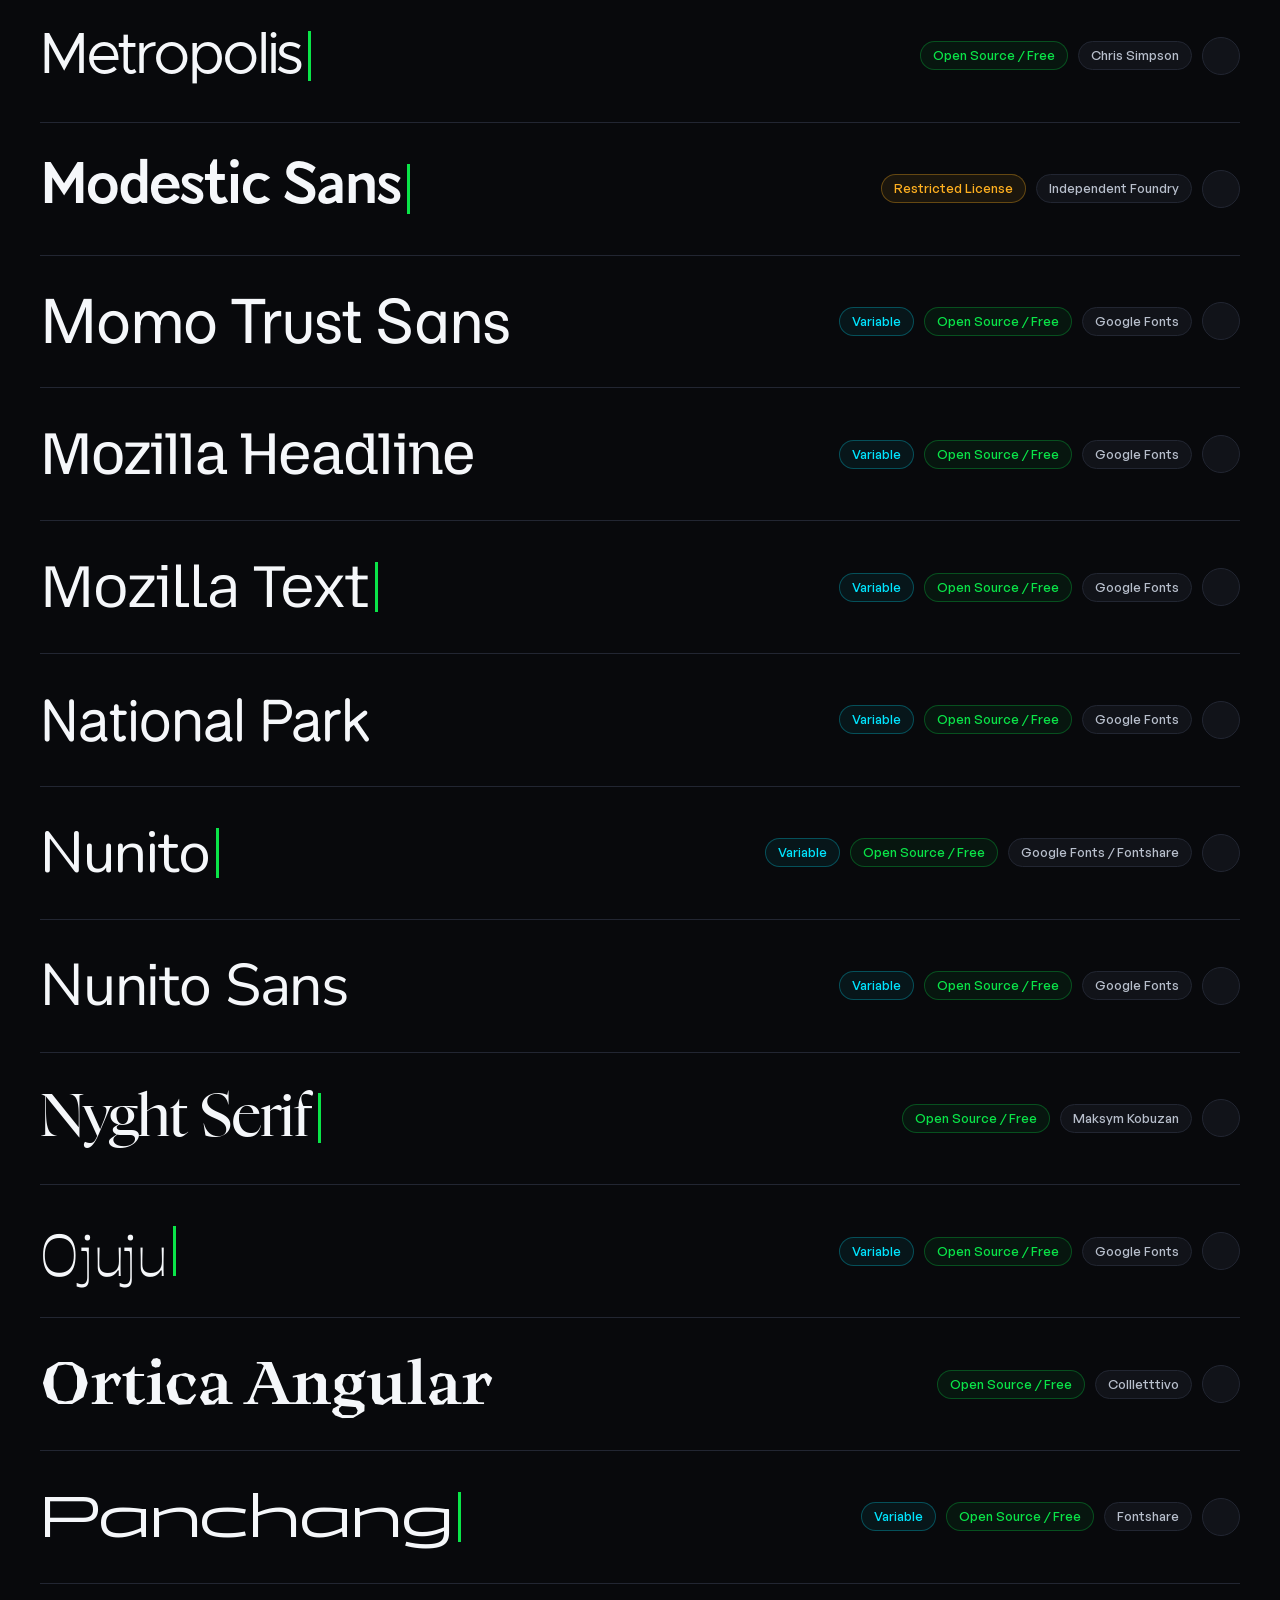
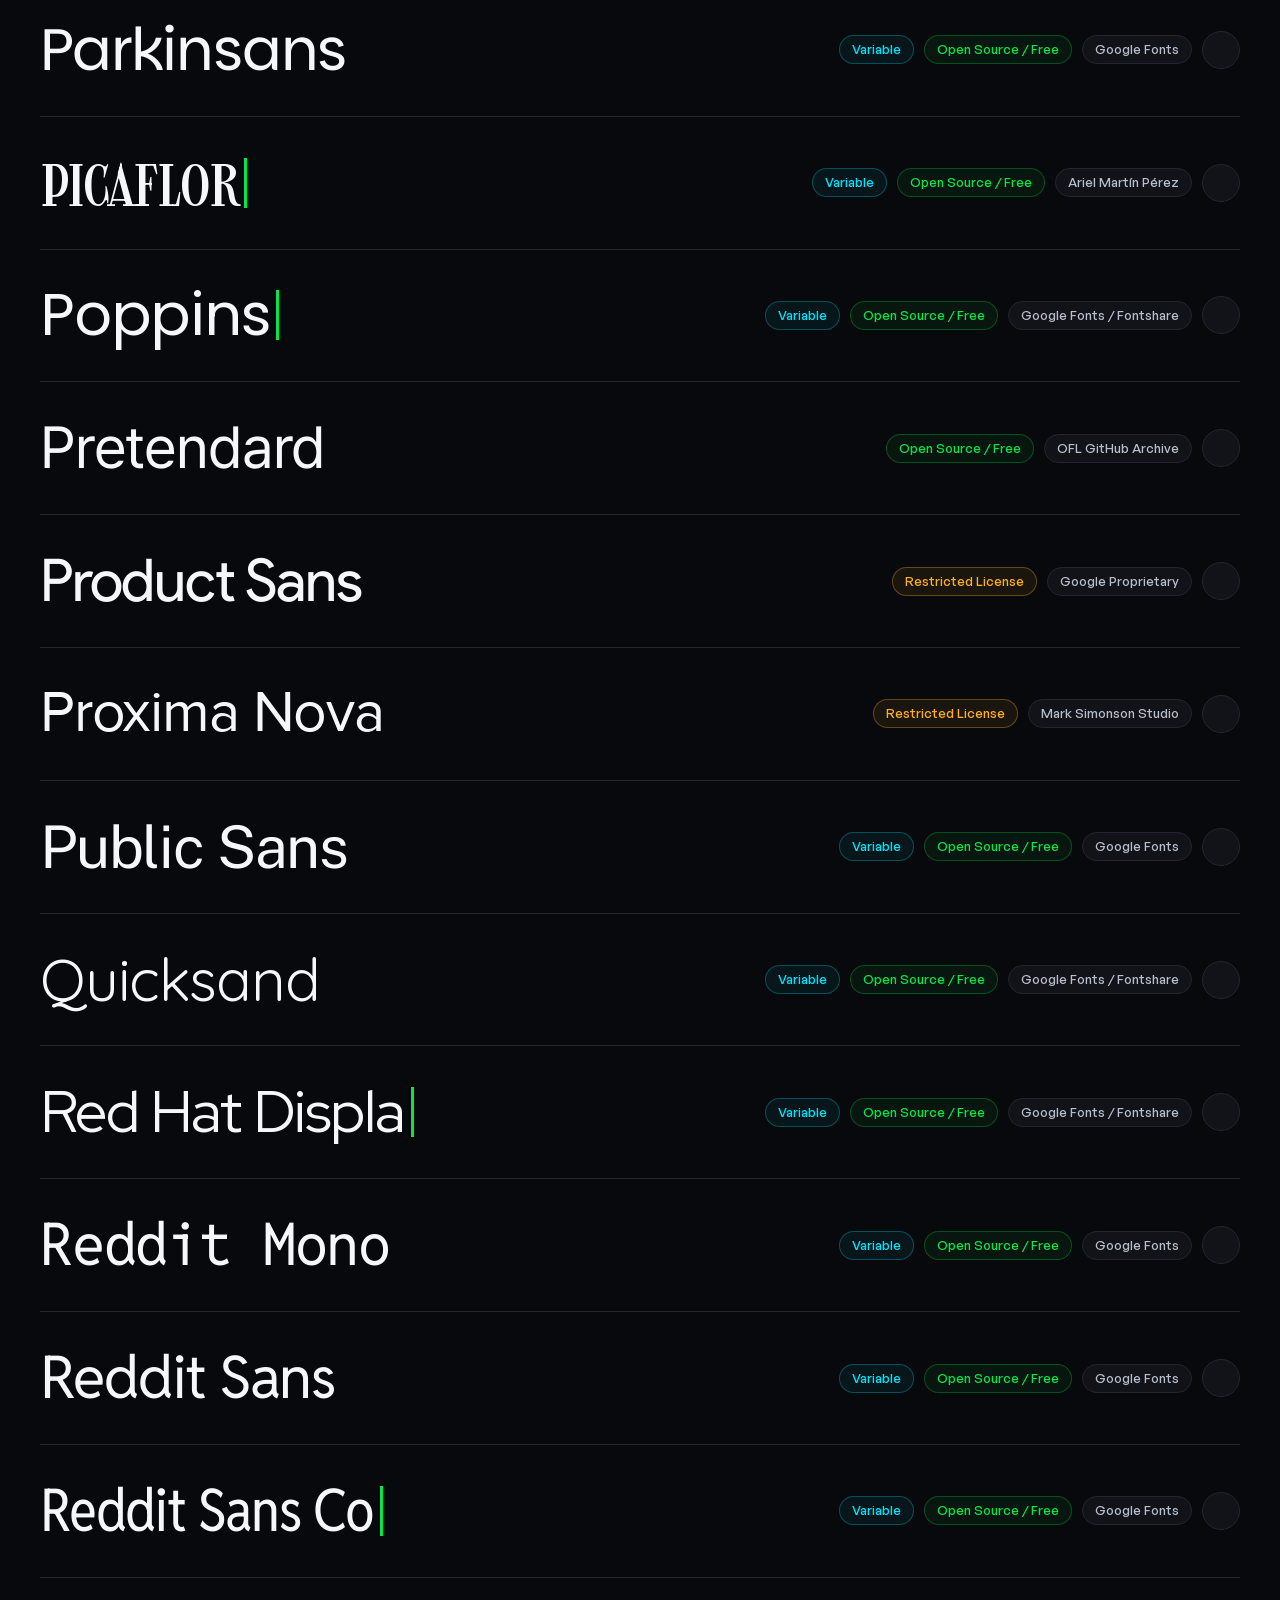
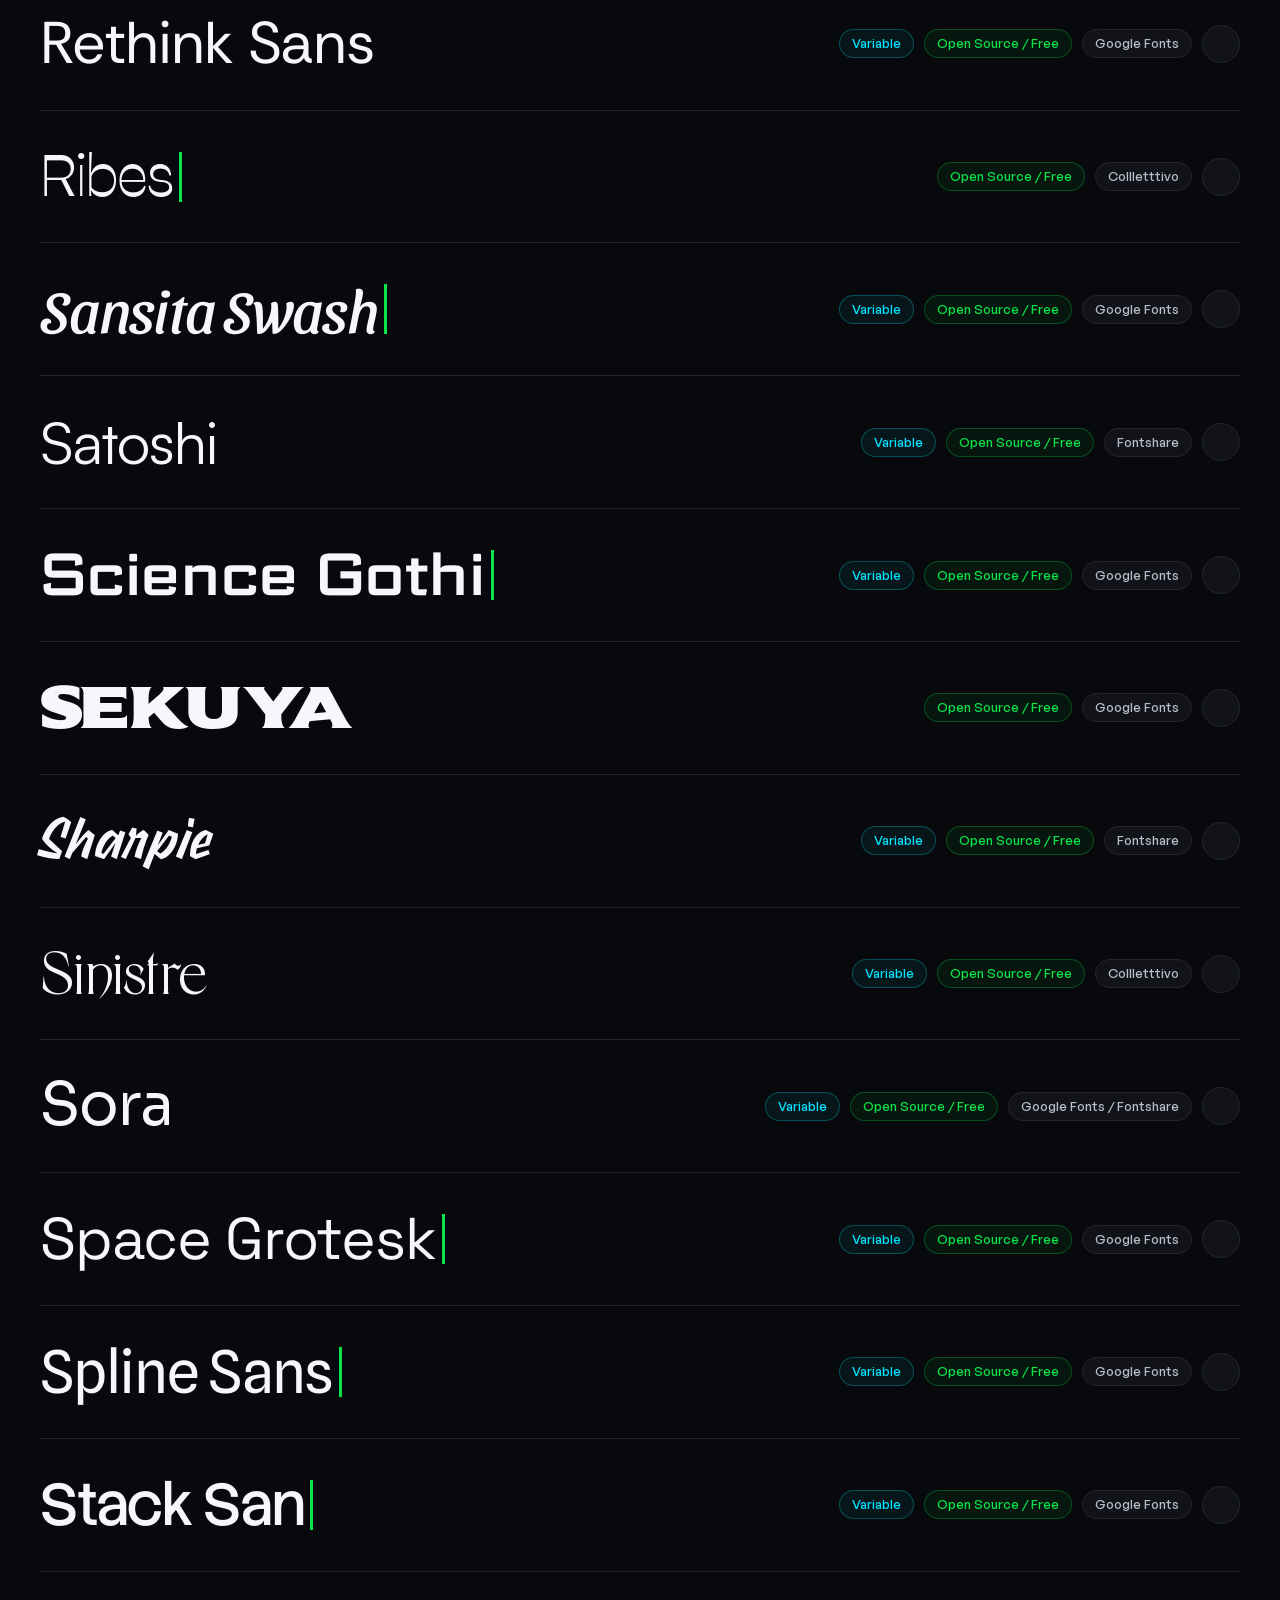
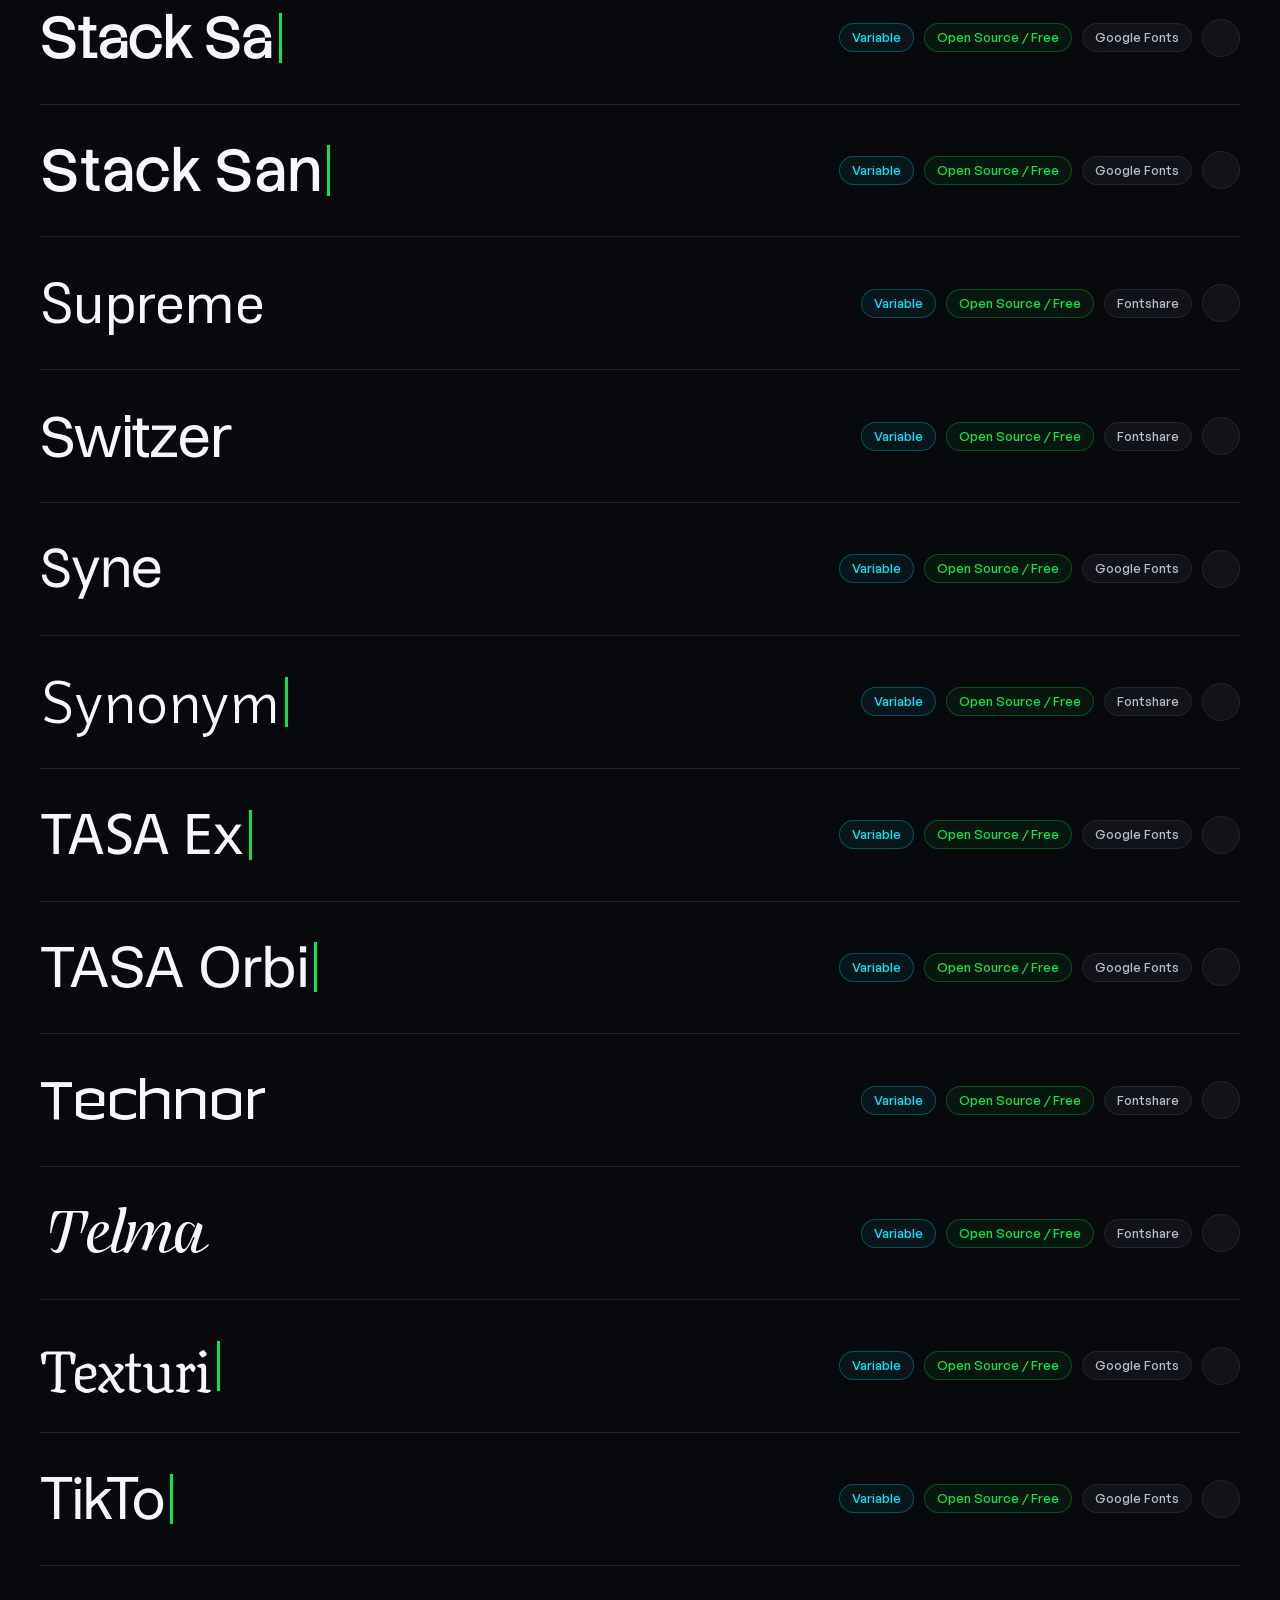
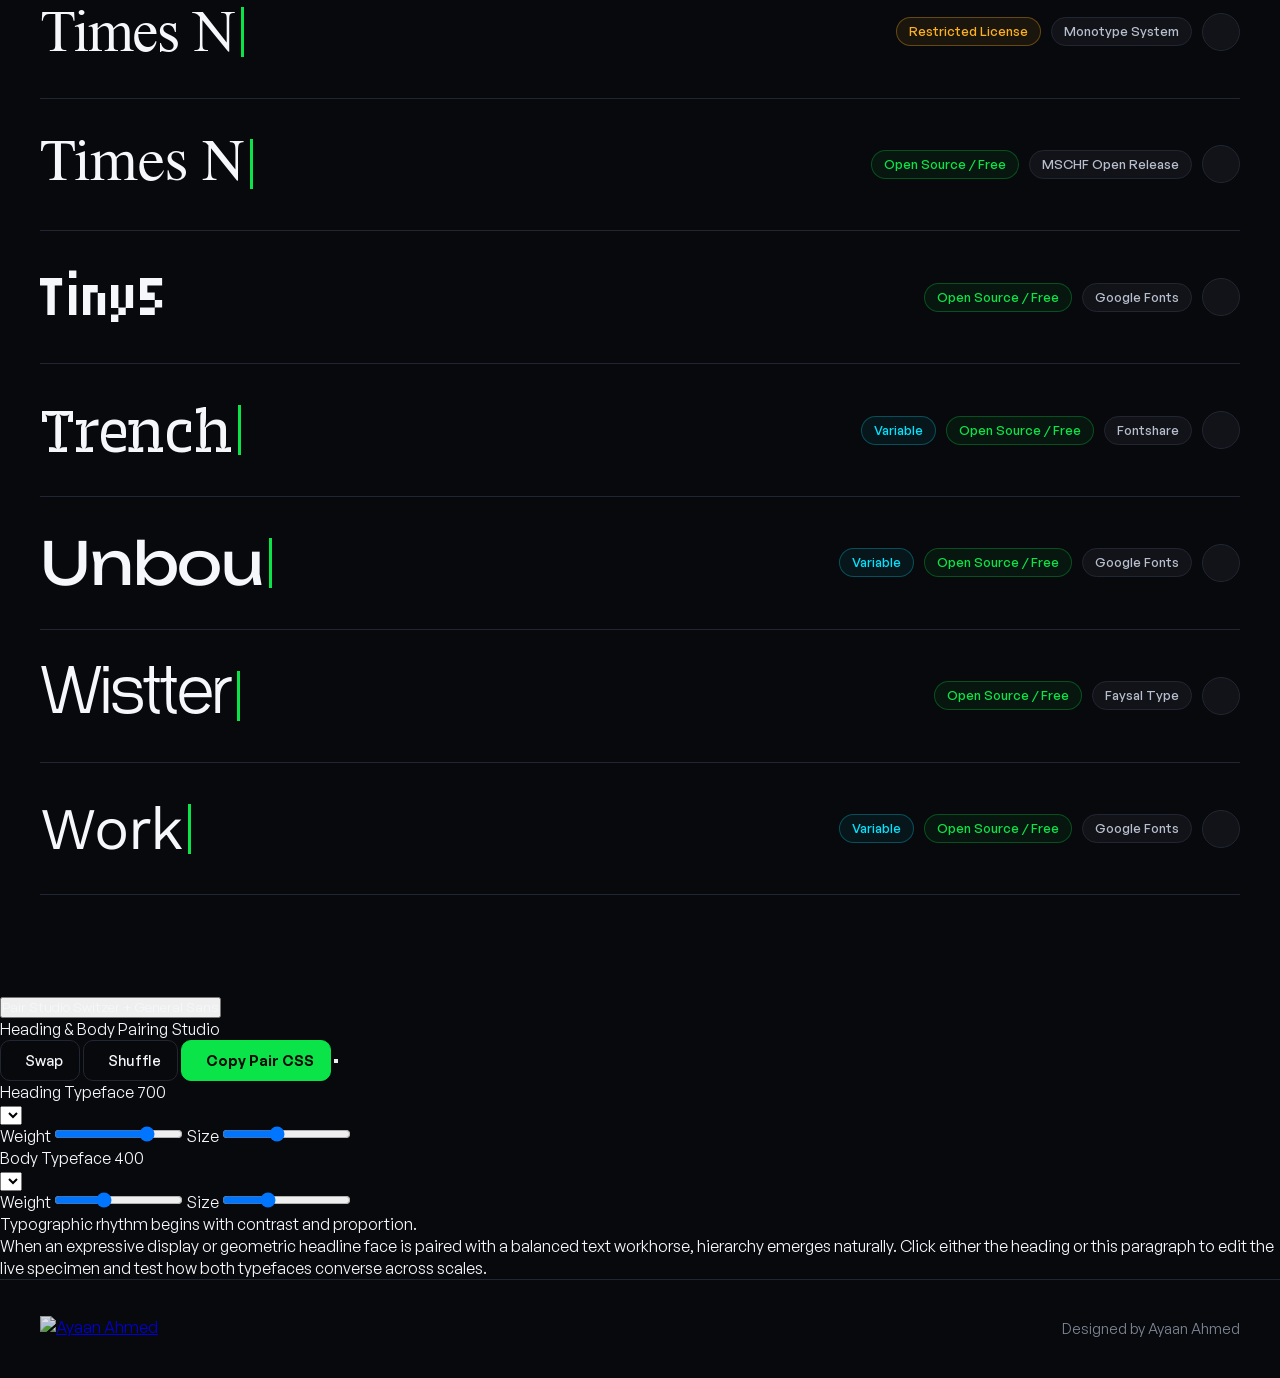
==== commit f4e8ebf5: "Update fonts.html" ====
--- a/fonts.html
+++ b/fonts.html
@@ -20,7 +20,7 @@
       <div class="brand-group">
         <a href="index.html" class="brand-link">Font Library</a>
         <span class="brand-sep"></span>
-        <a href="https://www.instagram.com/bluetigerincstudios/" target="_blank" rel="noopener noreferrer" class="signature-link" aria-label="Ayaan Ahmed Instagram">
+        <a href="index.html" class="signature-link" aria-label="Back to Home">
           <img src="https://res.cloudinary.com/ayaanahmed/image/upload/v1769144180/ayaan-ahmed-logo_pqauyp.svg" alt="Ayaan Ahmed" class="personal-logo-header">
         </a>
       </div>
@@ -28,7 +28,7 @@
       <div class="header-tools">
         <div class="category-tabs" id="categoryTabs">
           <span class="tab-glider" id="tabGlider"></span>
-          <button type="button" class="tab-btn active" data-cat="all">All 102</button>
+          <button type="button" class="tab-btn active" data-cat="all">All 100</button>
           <button type="button" class="tab-btn" data-cat="variable">Variable</button>
           <button type="button" class="tab-btn" data-cat="sans">Sans</button>
           <button type="button" class="tab-btn" data-cat="display">Display</button>
@@ -37,14 +37,14 @@
         </div>
 
         <div class="license-filter" id="licenseFilter">
-          <button type="button" class="lic-btn active" data-lic="all">All Licenses</button>
-          <button type="button" class="lic-btn" data-lic="open">Open Source / Free</button>
+          <button type="button" class="lic-btn active" data-lic="all">All</button>
+          <button type="button" class="lic-btn" data-lic="open">Open / Free</button>
           <button type="button" class="lic-btn" data-lic="restricted">Restricted</button>
         </div>
 
         <div class="search-field">
           <i class="ph ph-magnifying-glass"></i>
-          <input type="search" id="fontSearch" placeholder="Search 102 typefaces..." autocomplete="off">
+          <input type="search" id="fontSearch" placeholder="Search typefaces..." autocomplete="off">
         </div>
       </div>
     </div>
@@ -54,12 +54,86 @@
     <div id="typeIndexList" class="type-index-list"></div>
   </main>
 
+  <div class="pair-dock-wrap">
+    <button type="button" class="pair-dock-pill" id="pairDockPill" aria-expanded="false">
+      <span class="pair-dock-tag"><i class="ph-bold ph-intersect"></i> Pair Studio</span>
+      <span class="pair-dock-readout" id="pairDockReadout">Switzer + General Sans</span>
+      <i class="ph-bold ph-caret-up pair-dock-caret"></i>
+    </button>
+  </div>
+
+  <aside class="pair-drawer" id="pairDrawer" aria-hidden="true">
+    <div class="pair-drawer-inner">
+      <div class="pair-drawer-header">
+        <div class="pair-drawer-title">
+          <i class="ph-bold ph-intersect"></i>
+          <span>Heading &amp; Body Pairing Studio</span>
+        </div>
+        <div class="pair-drawer-actions">
+          <button type="button" class="studio-btn" id="pairSwapBtn"><i class="ph-bold ph-arrows-down-up"></i> Swap</button>
+          <button type="button" class="studio-btn" id="pairShuffleBtn"><i class="ph-bold ph-shuffle"></i> Shuffle</button>
+          <button type="button" class="studio-btn primary-action" id="pairCopyCssBtn"><i class="ph-bold ph-copy"></i> Copy Pair CSS</button>
+          <button type="button" class="pair-close-btn" id="pairCloseBtn" aria-label="Close Pairing Studio"><i class="ph-bold ph-x"></i></button>
+        </div>
+      </div>
+
+      <div class="pair-workbench">
+        <div class="pair-controls-col">
+          <div class="pair-role-card">
+            <div class="pair-role-top">
+              <span class="pair-role-label">Heading Typeface</span>
+              <span class="pair-role-weight" id="pairHeadWeightVal">700</span>
+            </div>
+            <select id="pairHeadSelect" class="pair-select"></select>
+            <div class="pair-sliders-row">
+              <label class="pair-mini-slider">
+                <span>Weight</span>
+                <input type="range" id="pairHeadWeight" min="100" max="900" step="50" value="700">
+              </label>
+              <label class="pair-mini-slider">
+                <span>Size</span>
+                <input type="range" id="pairHeadSize" min="24" max="72" value="44">
+              </label>
+            </div>
+          </div>
+
+          <div class="pair-role-card">
+            <div class="pair-role-top">
+              <span class="pair-role-label">Body Typeface</span>
+              <span class="pair-role-weight" id="pairBodyWeightVal">400</span>
+            </div>
+            <select id="pairBodySelect" class="pair-select"></select>
+            <div class="pair-sliders-row">
+              <label class="pair-mini-slider">
+                <span>Weight</span>
+                <input type="range" id="pairBodyWeight" min="100" max="900" step="50" value="400">
+              </label>
+              <label class="pair-mini-slider">
+                <span>Size</span>
+                <input type="range" id="pairBodySize" min="14" max="26" value="18">
+              </label>
+            </div>
+          </div>
+        </div>
+
+        <div class="pair-canvas-col">
+          <div class="pair-specimen-heading" id="pairSpecimenHeading" contenteditable="true" spellcheck="false">
+            Typographic rhythm begins with contrast and proportion.
+          </div>
+          <div class="pair-specimen-body" id="pairSpecimenBody" contenteditable="true" spellcheck="false">
+            When an expressive display or geometric headline face is paired with a balanced text workhorse, hierarchy emerges naturally. Click either the heading or this paragraph to edit the live specimen and test how both typefaces converse across scales.
+          </div>
+        </div>
+      </div>
+    </div>
+  </aside>
+
   <footer class="library-footer">
     <div class="footer-inner">
-      <a href="https://www.instagram.com/bluetigerincstudios/" target="_blank" rel="noopener noreferrer" class="signature-link">
+      <a href="https://www.instagram.com/bluetigerincstudios/" target="_blank" rel="noopener noreferrer" class="signature-link" aria-label="Ayaan Ahmed Instagram">
         <img src="https://res.cloudinary.com/ayaanahmed/image/upload/v1769144180/ayaan-ahmed-logo_pqauyp.svg" alt="Ayaan Ahmed" class="personal-logo-footer">
       </a>
-      <span class="footer-meta" id="footerCountMeta">102 Typeface Families &bull; Local Archive</span>
+      <span class="footer-meta">Designed by Ayaan Ahmed</span>
     </div>
   </footer>
 
--- a/styles.css
+++ b/styles.css
@@ -1,56 +1,32 @@
 @font-face {
-  font-family: 'Departure Mono';
-  src: url('https://cdn.jsdelivr.net/gh/rektdeckard/departure-mono@v1.422/DepartureMono-Regular.woff2') format('woff2');
-  font-weight: 400;
+  font-family: 'Switzer';
+  src: url('fonts/Switzer Variable/Switzer-Variable.ttf') format('truetype');
+  font-weight: 100 900;
   font-style: normal;
   font-display: swap;
 }
 
 @font-face {
-  font-family: 'Geist Pixel';
-  src: url('https://cdn.jsdelivr.net/npm/geist@1.7.0/dist/fonts/geist-pixel/GeistPixel-Square.woff2') format('woff2');
-  font-weight: 400;
+  font-family: 'Switzer';
+  src: url('fonts/Switzer Variable/Switzer-VariableItalic.ttf') format('truetype');
+  font-weight: 100 900;
+  font-style: italic;
+  font-display: swap;
+}
+
+@font-face {
+  font-family: 'General Sans';
+  src: url('fonts/General Sans Variable/GeneralSans-Variable.ttf') format('truetype');
+  font-weight: 200 700;
   font-style: normal;
   font-display: swap;
 }
 
 @font-face {
-  font-family: 'Coconat';
-  src: url('https://cdn.jsdelivr.net/gh/collletttivo/coconat@master/fonts/webfonts/Coconat-Regular.woff2') format('woff2');
-  font-weight: 400;
-  font-style: normal;
-  font-display: swap;
-}
-
-@font-face {
-  font-family: 'Coconat';
-  src: url('https://cdn.jsdelivr.net/gh/collletttivo/coconat@master/fonts/webfonts/Coconat-BoldExt.woff2') format('woff2');
-  font-weight: 700;
-  font-style: normal;
-  font-display: swap;
-}
-
-@font-face {
-  font-family: 'CM Geom';
-  src: local('CM Geom'), url('fonts/CMGeom.woff2') format('woff2');
-  font-display: swap;
-}
-
-@font-face {
-  font-family: 'DT World Tour';
-  src: local('DT World Tour'), url('fonts/DTWorldTour.woff2') format('woff2');
-  font-display: swap;
-}
-
-@font-face {
-  font-family: 'FTGG';
-  src: local('FTGG'), url('fonts/FTGG.woff2') format('woff2');
-  font-display: swap;
-}
-
-@font-face {
-  font-family: 'Wistteria Sans';
-  src: local('Wistteria Sans'), url('fonts/WistteriaSans.woff2') format('woff2');
+  font-family: 'General Sans';
+  src: url('fonts/General Sans Variable/GeneralSans-VariableItalic.ttf') format('truetype');
+  font-weight: 200 700;
+  font-style: italic;
   font-display: swap;
 }
 
@@ -65,6 +41,7 @@
   --text-muted: #7E8696;
   --accent: #0AE448;
   --accent-cyan: #00E5FF;
+  --accent-amber: #FFB020;
   --accent-dark: #060806;
   --font-ui: 'General Sans', -apple-system, BlinkMacSystemFont, sans-serif;
   --font-hero: 'Switzer', sans-serif;
@@ -83,6 +60,7 @@
   font-size: 16px;
   -webkit-font-smoothing: antialiased;
   -moz-osx-font-smoothing: grayscale;
+  overflow-x: hidden;
 }
 
 ::selection {
@@ -111,9 +89,8 @@
   display: flex;
   align-items: center;
   justify-content: center;
-  padding: 48px 24px;
-  position: relative;
-  perspective: 1800px;
+  padding: 40px 24px;
+  position: relative;
 }
 
 .hero-stack {
@@ -123,32 +100,120 @@
   flex-direction: column;
   align-items: center;
   text-align: center;
-  gap: 52px;
+  gap: 44px;
   max-width: 100%;
 }
 
+.hero-logo-link {
+  display: inline-flex;
+  align-items: center;
+  justify-content: center;
+  text-decoration: none;
+  opacity: 0.92;
+  transition: opacity 0.25s ease, transform 0.25s cubic-bezier(0.16, 1, 0.3, 1);
+}
+
+.hero-logo-link:hover {
+  opacity: 1;
+  transform: translateY(-2px);
+}
+
+.hero-personal-logo {
+  height: 36px;
+  width: auto;
+  display: block;
+}
+
 .title-card-rig {
   position: relative;
-  display: flex;
+  display: inline-flex;
   align-items: center;
   justify-content: center;
-  padding: 24px 32px;
-  transform-style: preserve-3d;
-}
+  padding: 20px 36px;
+}
+
+.metric-guide {
+  position: absolute;
+  left: 0;
+  right: 0;
+  height: 1px;
+  background-color: rgba(255, 255, 255, 0.09);
+  pointer-events: none;
+  opacity: 0;
+  z-index: 1;
+  display: flex;
+  align-items: center;
+}
+
+.metric-guide span {
+  font-family: var(--font-ui);
+  font-size: 0.68rem;
+  font-weight: 600;
+  letter-spacing: 0.08em;
+  color: var(--accent);
+  background-color: var(--bg);
+  padding: 0 6px;
+  transform: translateY(-50%);
+}
+
+.guide-cap { top: 22%; }
+.guide-xh { top: 46%; }
+.guide-base { bottom: 23%; }
+
+.inspector-box {
+  position: absolute;
+  top: 0;
+  left: 0;
+  width: 60px;
+  height: 80px;
+  border: 1.5px solid var(--accent);
+  pointer-events: none;
+  opacity: 0;
+  z-index: 8;
+  will-change: transform, width, height, opacity;
+}
+
+.inspector-tag {
+  position: absolute;
+  top: -26px;
+  left: -1.5px;
+  background-color: var(--accent);
+  color: var(--accent-dark);
+  font-family: var(--font-ui);
+  font-size: 0.72rem;
+  font-weight: 700;
+  letter-spacing: 0.02em;
+  padding: 2px 8px;
+  white-space: nowrap;
+}
+
+.inspector-node {
+  position: absolute;
+  width: 7px;
+  height: 7px;
+  background-color: var(--bg);
+  border: 1.5px solid var(--accent);
+}
+
+.inspector-node.tl { top: -4px; left: -4px; }
+.inspector-node.tr { top: -4px; right: -4px; }
+.inspector-node.bl { bottom: -4px; left: -4px; }
+.inspector-node.br { bottom: -4px; right: -4px; }
 
 .gsap-hero {
+  position: relative;
+  z-index: 4;
   font-family: var(--font-hero);
-  font-size: clamp(3.8rem, 11.8vw, 12.4rem);
+  font-size: clamp(3.5rem, 11.2vw, 11.8rem);
   font-weight: 800;
-  line-height: 1.35;
+  line-height: 1.28;
   letter-spacing: -0.035em;
   display: flex;
   flex-wrap: wrap;
   justify-content: center;
   align-items: baseline;
   column-gap: 0.24em;
-  row-gap: 0.12em;
-  transform-style: preserve-3d;
+  row-gap: 0.08em;
   cursor: pointer;
   user-select: none;
 }
@@ -156,95 +221,50 @@
 .gsap-word {
   display: inline-flex;
   align-items: baseline;
-  transform-style: preserve-3d;
-  position: relative;
-}
-
-.char-unit {
+  position: relative;
+}
+
+.char-slot {
   position: relative;
   display: inline-flex;
   align-items: baseline;
   justify-content: center;
-  transform-style: preserve-3d;
-  padding: 0 0.012em;
+  overflow: hidden;
+  padding: 0.14em 0.015em 0.22em;
+  margin: -0.14em 0 -0.22em;
   will-change: transform;
 }
 
+.char-track {
+  position: relative;
+  display: inline-block;
+  will-change: transform;
+}
+
 .char-main {
   position: relative;
-  z-index: 4;
+  z-index: 3;
   display: inline-block;
   color: var(--text);
-  transform-origin: 50% 60%;
   will-change: transform, font-weight, font-variation-settings, color;
 }
 
-.char-echo {
+.char-wire {
   position: absolute;
-  top: 0;
-  left: 0.012em;
+  top: 100%;
+  left: 0;
   display: inline-block;
   color: transparent;
   -webkit-text-stroke: 1.5px var(--accent);
-  opacity: 0;
   pointer-events: none;
   z-index: 2;
-  transform-origin: 50% 60%;
-  will-change: transform, opacity;
-}
-
-.char-echo.echo-cyan {
-  -webkit-text-stroke: 1.5px var(--accent-cyan);
-  z-index: 1;
-}
-
-.bezier-frame {
-  position: absolute;
-  inset: -0.06em -0.08em -0.02em -0.08em;
-  border: 1.5px solid var(--accent);
-  pointer-events: none;
-  opacity: 0;
-  z-index: 6;
-}
-
-.bezier-node {
-  position: absolute;
-  width: 8px;
-  height: 8px;
-  background-color: var(--bg);
-  border: 2px solid var(--accent);
-}
-
-.bezier-node.tl { top: -5px; left: -5px; }
-.bezier-node.tr { top: -5px; right: -5px; }
-.bezier-node.bl { bottom: -5px; left: -5px; }
-.bezier-node.br { bottom: -5px; right: -5px; }
-
-.kinetic-spark {
-  display: inline-flex;
-  align-items: center;
-  justify-content: center;
-  width: 0.36em;
-  height: 0.36em;
-  margin: 0 0.06em;
-  align-self: center;
-  position: relative;
-  z-index: 5;
   will-change: transform;
 }
 
-.kinetic-spark svg {
-  width: 100%;
-  height: 100%;
-  display: block;
-  overflow: visible;
-}
-
 .hero-cta-group {
   display: flex;
   flex-direction: column;
   align-items: center;
-  gap: 36px;
 }
 
 .enter-library-btn {
@@ -263,7 +283,7 @@
 }
 
 .enter-library-btn:hover {
-  transform: translateY(-3px) scale(1.02);
+  transform: translateY(-2px);
   background-color: #24F55E;
 }
 
@@ -276,34 +296,10 @@
   transform: translateX(4px);
 }
 
-.creator-signature {
-  display: inline-flex;
-  align-items: center;
-  justify-content: center;
-  padding: 12px 24px;
-  border-radius: 999px;
-  border: 1px solid var(--border);
-  background-color: var(--surface);
-  text-decoration: none;
-  transition: border-color 0.25s ease, transform 0.25s ease, background-color 0.25s ease;
-}
-
-.creator-signature:hover {
-  border-color: var(--accent);
-  background-color: var(--surface-elevated);
-  transform: translateY(-2px);
-}
-
-.creator-logo-hero {
-  height: 26px;
-  width: auto;
-  display: block;
-}
-
 .signature-link {
   display: inline-flex;
   align-items: center;
-  opacity: 0.85;
+  opacity: 0.88;
   transition: opacity 0.25s ease, transform 0.25s ease;
 }
 
@@ -312,14 +308,14 @@
   transform: translateY(-1px);
 }
 
-.personal-logo {
+.personal-logo-header {
   height: 24px;
   width: auto;
   display: block;
 }
 
-.personal-logo-sm {
-  height: 19px;
+.personal-logo-footer {
+  height: 26px;
   width: auto;
   display: block;
 }
@@ -335,39 +331,40 @@
 .header-inner {
   max-width: 1440px;
   margin: 0 auto;
-  padding: 20px 40px;
+  padding: 18px 40px;
   display: flex;
   align-items: center;
   justify-content: space-between;
-  gap: 24px;
+  gap: 20px;
   flex-wrap: wrap;
 }
 
 .brand-group {
   display: flex;
   align-items: center;
-  gap: 16px;
+  gap: 18px;
 }
 
 .brand-link {
   text-decoration: none;
   color: var(--text);
   font-family: var(--font-hero);
-  font-size: 1.35rem;
+  font-size: 1.4rem;
   font-weight: 700;
   letter-spacing: -0.025em;
+  white-space: nowrap;
 }
 
 .brand-sep {
   width: 1px;
-  height: 18px;
+  height: 22px;
   background-color: var(--border);
 }
 
 .header-tools {
   display: flex;
   align-items: center;
-  gap: 14px;
+  gap: 12px;
   flex-wrap: wrap;
 }
 
@@ -401,9 +398,9 @@
   background: transparent;
   border: none;
   color: var(--text-secondary);
-  font-size: 0.95rem;
+  font-size: 0.92rem;
   font-weight: 500;
-  padding: 8px 16px;
+  padding: 8px 15px;
   border-radius: 8px;
   cursor: pointer;
   transition: color 0.25s ease;
@@ -419,6 +416,39 @@
   font-weight: 600;
 }
 
+.license-filter {
+  display: flex;
+  align-items: center;
+  gap: 4px;
+  background-color: var(--surface);
+  padding: 5px;
+  border-radius: 12px;
+  border: 1px solid var(--border);
+}
+
+.lic-btn {
+  background: transparent;
+  border: none;
+  color: var(--text-secondary);
+  font-size: 0.86rem;
+  font-weight: 500;
+  padding: 7px 12px;
+  border-radius: 8px;
+  cursor: pointer;
+  transition: all 0.2s ease;
+  white-space: nowrap;
+}
+
+.lic-btn:hover {
+  color: var(--text);
+}
+
+.lic-btn.active {
+  background-color: var(--surface-elevated);
+  color: var(--text);
+  border: 1px solid var(--border-hover);
+}
+
 .search-field {
   position: relative;
   display: flex;
@@ -429,7 +459,7 @@
   position: absolute;
   left: 14px;
   color: var(--text-secondary);
-  font-size: 1.1rem;
+  font-size: 1.05rem;
   pointer-events: none;
 }
 
@@ -437,10 +467,10 @@
   background-color: var(--surface);
   border: 1px solid var(--border);
   border-radius: 12px;
-  padding: 10px 16px 10px 40px;
-  font-size: 0.95rem;
-  color: var(--text);
-  width: 220px;
+  padding: 10px 16px 10px 38px;
+  font-size: 0.92rem;
+  color: var(--text);
+  width: 210px;
   outline: none;
   transition: border-color 0.2s ease, width 0.25s cubic-bezier(0.16, 1, 0.3, 1);
 }
@@ -451,33 +481,7 @@
 
 .search-field input:focus {
   border-color: var(--accent);
-  width: 260px;
-}
-
-.upload-btn {
-  display: inline-flex;
-  align-items: center;
-  gap: 8px;
-  padding: 10px 18px;
-  border-radius: 12px;
-  background-color: var(--surface);
-  border: 1px solid var(--border);
-  color: var(--text);
-  font-size: 0.95rem;
-  font-weight: 500;
-  cursor: pointer;
-  transition: border-color 0.2s ease, background-color 0.2s ease;
-  white-space: nowrap;
-}
-
-.upload-btn i {
-  color: var(--accent);
-  font-size: 1.1rem;
-}
-
-.upload-btn:hover {
-  border-color: var(--accent);
-  background-color: var(--surface-elevated);
+  width: 250px;
 }
 
 .index-wrapper {
@@ -505,7 +509,7 @@
   background: transparent;
   border: none;
   text-align: left;
-  padding: 32px 0;
+  padding: 30px 0;
   display: flex;
   align-items: center;
   justify-content: space-between;
@@ -515,7 +519,7 @@
 }
 
 .row-display-name {
-  font-size: clamp(2.3rem, 5vw, 4.4rem);
+  font-size: clamp(2.1rem, 4.6vw, 4.2rem);
   line-height: 1.22;
   letter-spacing: -0.02em;
   color: var(--text);
@@ -559,31 +563,52 @@
 .row-meta {
   display: flex;
   align-items: center;
-  gap: 16px;
+  gap: 10px;
   flex-shrink: 0;
+  flex-wrap: wrap;
+  justify-content: flex-end;
 }
 
 .row-badge {
   font-family: var(--font-ui);
-  font-size: 0.92rem;
+  font-size: 0.82rem;
   font-weight: 500;
   color: var(--text-secondary);
   background-color: var(--surface);
   border: 1px solid var(--border);
-  padding: 6px 14px;
+  padding: 5px 12px;
   border-radius: 999px;
+  white-space: nowrap;
+}
+
+.row-badge.badge-var {
+  color: var(--accent-cyan);
+  border-color: rgba(0, 229, 255, 0.28);
+  background-color: rgba(0, 229, 255, 0.06);
+}
+
+.row-badge.badge-open {
+  color: var(--accent);
+  border-color: rgba(10, 228, 72, 0.28);
+  background-color: rgba(10, 228, 72, 0.06);
+}
+
+.row-badge.badge-restricted {
+  color: var(--accent-amber);
+  border-color: rgba(255, 176, 32, 0.32);
+  background-color: rgba(255, 176, 32, 0.08);
 }
 
 .row-toggle-icon {
-  width: 40px;
-  height: 40px;
+  width: 38px;
+  height: 38px;
   border-radius: 50%;
   background-color: var(--surface);
   border: 1px solid var(--border);
   display: inline-flex;
   align-items: center;
   justify-content: center;
-  font-size: 1.15rem;
+  font-size: 1.1rem;
   color: var(--text-secondary);
   transition: transform 0.3s cubic-bezier(0.16, 1, 0.3, 1), background-color 0.2s ease, color 0.2s ease, border-color 0.2s ease;
 }
@@ -610,21 +635,46 @@
   background-color: var(--surface);
   border: 1px solid var(--border);
   border-radius: 18px;
-  padding: 32px;
-  margin-bottom: 32px;
+  padding: 30px;
+  margin-bottom: 30px;
   display: flex;
   flex-direction: column;
-  gap: 28px;
+  gap: 24px;
+}
+
+.studio-meta-strip {
+  display: flex;
+  align-items: center;
+  justify-content: space-between;
+  flex-wrap: wrap;
+  gap: 12px;
+  padding-bottom: 18px;
+  border-bottom: 1px solid var(--border);
+}
+
+.meta-strip-left {
+  display: flex;
+  align-items: center;
+  gap: 10px;
+  flex-wrap: wrap;
+}
+
+.license-detail-banner {
+  font-size: 0.88rem;
+  color: var(--text-secondary);
+  display: inline-flex;
+  align-items: center;
+  gap: 8px;
 }
 
 .specimen-stage-box {
   background-color: var(--bg);
   border: 1px solid var(--border);
   border-radius: 14px;
-  padding: 28px;
+  padding: 26px;
   display: flex;
   flex-direction: column;
-  gap: 20px;
+  gap: 18px;
 }
 
 .stage-top-bar {
@@ -636,7 +686,7 @@
 }
 
 .stage-caption {
-  font-size: 0.95rem;
+  font-size: 0.9rem;
   font-weight: 500;
   color: var(--text-secondary);
   display: inline-flex;
@@ -651,7 +701,7 @@
 .weight-pills {
   display: flex;
   align-items: center;
-  gap: 8px;
+  gap: 6px;
   flex-wrap: wrap;
 }
 
@@ -659,9 +709,9 @@
   background-color: var(--surface);
   border: 1px solid var(--border);
   color: var(--text-secondary);
-  padding: 6px 14px;
+  padding: 6px 12px;
   border-radius: 8px;
-  font-size: 0.9rem;
+  font-size: 0.85rem;
   font-weight: 500;
   cursor: pointer;
   transition: all 0.15s ease;
@@ -680,35 +730,35 @@
 }
 
 .fox-specimen {
-  font-size: clamp(2rem, 3.6vw, 3.2rem);
+  font-size: clamp(1.85rem, 3.4vw, 3.1rem);
   line-height: 1.3;
   color: var(--text);
   outline: none;
   word-break: break-word;
-  min-height: 1.4em;
+  min-height: 1.35em;
 }
 
 .controls-grid {
   display: grid;
-  grid-template-columns: repeat(3, 1fr);
-  gap: 16px;
+  grid-template-columns: repeat(auto-fit, minmax(210px, 1fr));
+  gap: 14px;
 }
 
 .control-card {
   background-color: var(--surface-elevated);
   border: 1px solid var(--border);
   border-radius: 12px;
-  padding: 16px 20px;
+  padding: 15px 18px;
   display: flex;
   flex-direction: column;
-  gap: 12px;
+  gap: 10px;
 }
 
 .control-header {
   display: flex;
   align-items: center;
   justify-content: space-between;
-  font-size: 0.95rem;
+  font-size: 0.9rem;
   font-weight: 500;
 }
 
@@ -744,8 +794,8 @@
 
 .studio-bottom-grid {
   display: grid;
-  grid-template-columns: 1.4fr 1fr;
-  gap: 20px;
+  grid-template-columns: 1.35fr 1fr;
+  gap: 18px;
   align-items: stretch;
 }
 
@@ -754,7 +804,7 @@
   background-color: var(--surface-elevated);
   border: 1px solid var(--border);
   border-radius: 12px;
-  padding: 20px 24px;
+  padding: 20px 22px;
   display: flex;
   flex-direction: column;
   justify-content: space-between;
@@ -762,7 +812,7 @@
 }
 
 .box-heading {
-  font-size: 0.9rem;
+  font-size: 0.85rem;
   font-weight: 600;
   color: var(--text-secondary);
   text-transform: uppercase;
@@ -770,7 +820,7 @@
 }
 
 .glyph-showcase-text {
-  font-size: 1.35rem;
+  font-size: 1.28rem;
   line-height: 1.65;
   letter-spacing: 0.06em;
   color: var(--text);
@@ -783,7 +833,7 @@
   border-radius: 8px;
   padding: 12px 14px;
   font-family: 'Geist Mono', monospace;
-  font-size: 0.9rem;
+  font-size: 0.86rem;
   color: var(--accent);
   overflow-x: auto;
   white-space: nowrap;
@@ -799,12 +849,12 @@
   display: inline-flex;
   align-items: center;
   gap: 8px;
-  padding: 10px 18px;
+  padding: 10px 16px;
   border-radius: 10px;
   background-color: var(--bg);
   border: 1px solid var(--border);
   color: var(--text);
-  font-size: 0.95rem;
+  font-size: 0.9rem;
   font-weight: 500;
   text-decoration: none;
   cursor: pointer;
@@ -839,22 +889,23 @@
   align-items: center;
   justify-content: space-between;
   gap: 16px;
+  flex-wrap: wrap;
 }
 
 .footer-meta {
-  font-size: 0.95rem;
+  font-size: 0.92rem;
   color: var(--text-muted);
 }
 
 .toast {
   position: fixed;
-  bottom: 28px;
-  right: 28px;
+  bottom: 24px;
+  right: 24px;
   background-color: var(--accent);
   color: var(--accent-dark);
   padding: 12px 22px;
   border-radius: 999px;
-  font-size: 0.95rem;
+  font-size: 0.92rem;
   font-weight: 600;
   opacity: 0;
   transform: translateY(10px);
@@ -868,26 +919,84 @@
   transform: translateY(0);
 }
 
-@media (max-width: 960px) {
-  .controls-grid,
+@media (max-width: 1024px) {
   .studio-bottom-grid {
     grid-template-columns: 1fr;
   }
+
+  .header-inner {
+    padding: 16px 24px;
+  }
+
+  .index-wrapper {
+    padding: 12px 24px 80px;
+  }
 }
 
 @media (max-width: 768px) {
+  .hero-stage {
+    padding: 32px 16px;
+  }
+
+  .hero-stack {
+    gap: 32px;
+  }
+
+  .hero-personal-logo {
+    height: 28px;
+  }
+
+  .title-card-rig {
+    padding: 14px 12px;
+  }
+
+  .metric-guide span {
+    display: none;
+  }
+
   .header-inner {
-    padding: 16px 20px;
+    padding: 14px 16px;
+    gap: 14px;
+  }
+
+  .brand-group {
+    width: 100%;
+    justify-content: space-between;
+  }
+
+  .brand-sep {
+    display: none;
+  }
+
+  .personal-logo-header {
+    height: 22px;
+  }
+
+  .header-tools {
+    width: 100%;
+    gap: 10px;
   }
 
   .category-tabs {
+    width: 100%;
     overflow-x: auto;
-    max-width: 100%;
     scrollbar-width: none;
   }
 
   .category-tabs::-webkit-scrollbar {
     display: none;
+  }
+
+  .license-filter {
+    width: 100%;
+    justify-content: space-between;
+  }
+
+  .lic-btn {
+    flex: 1;
+    text-align: center;
+    padding: 7px 6px;
+    font-size: 0.8rem;
   }
 
   .search-field,
@@ -897,26 +1006,41 @@
   }
 
   .index-wrapper {
-    padding: 12px 20px 80px;
+    padding: 8px 16px 72px;
   }
 
   .row-trigger {
-    padding: 24px 0;
-  }
-
-  .row-badge {
+    padding: 22px 0;
+    gap: 12px;
+  }
+
+  .row-meta .row-badge:not(.badge-var):not(.badge-open):not(.badge-restricted) {
     display: none;
   }
 
   .studio-panel {
-    padding: 20px;
+    padding: 18px;
+    gap: 20px;
   }
 
   .specimen-stage-box {
     padding: 18px;
   }
 
+  .controls-grid {
+    grid-template-columns: 1fr;
+  }
+
+  .action-buttons-row {
+    width: 100%;
+  }
+
+  .studio-btn {
+    flex: 1;
+    justify-content: center;
+  }
+
   .library-footer {
-    padding: 28px 20px;
-  }
-}
+    padding: 28px 16px;
+  }
+}
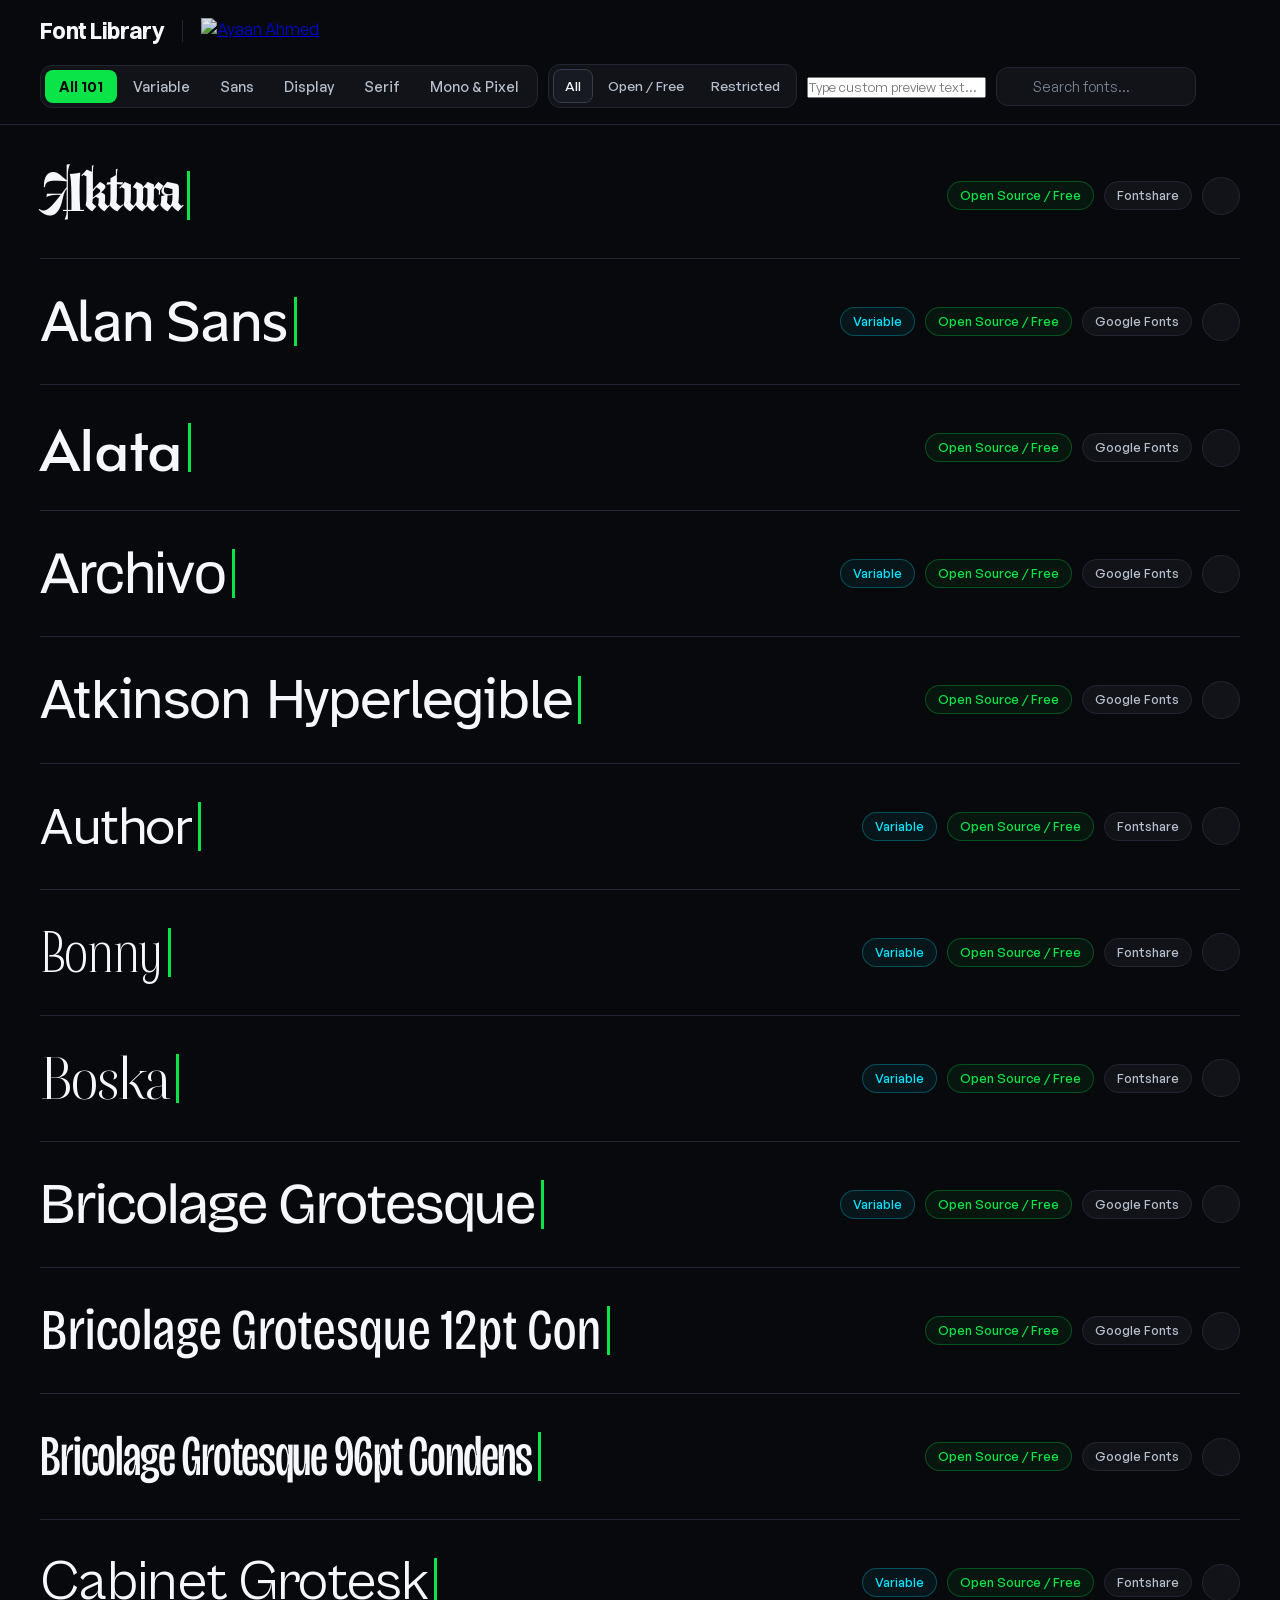
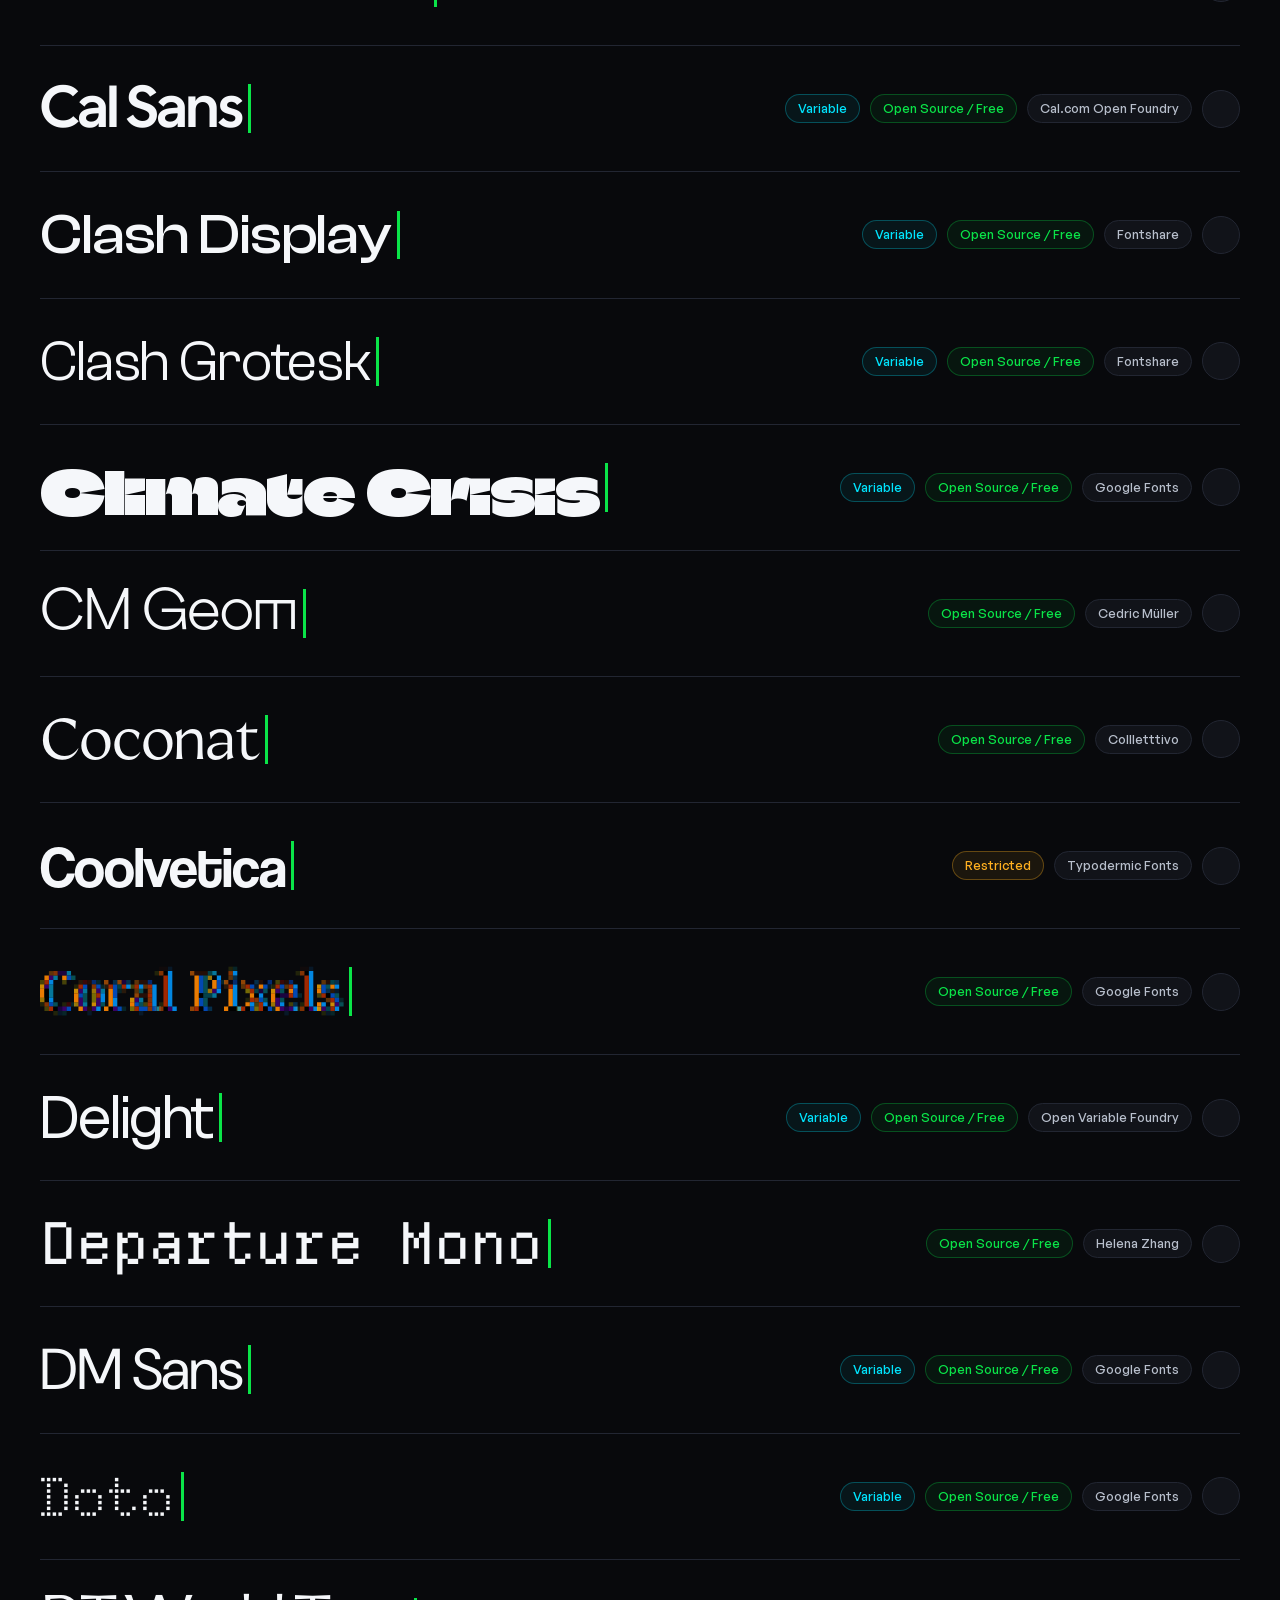
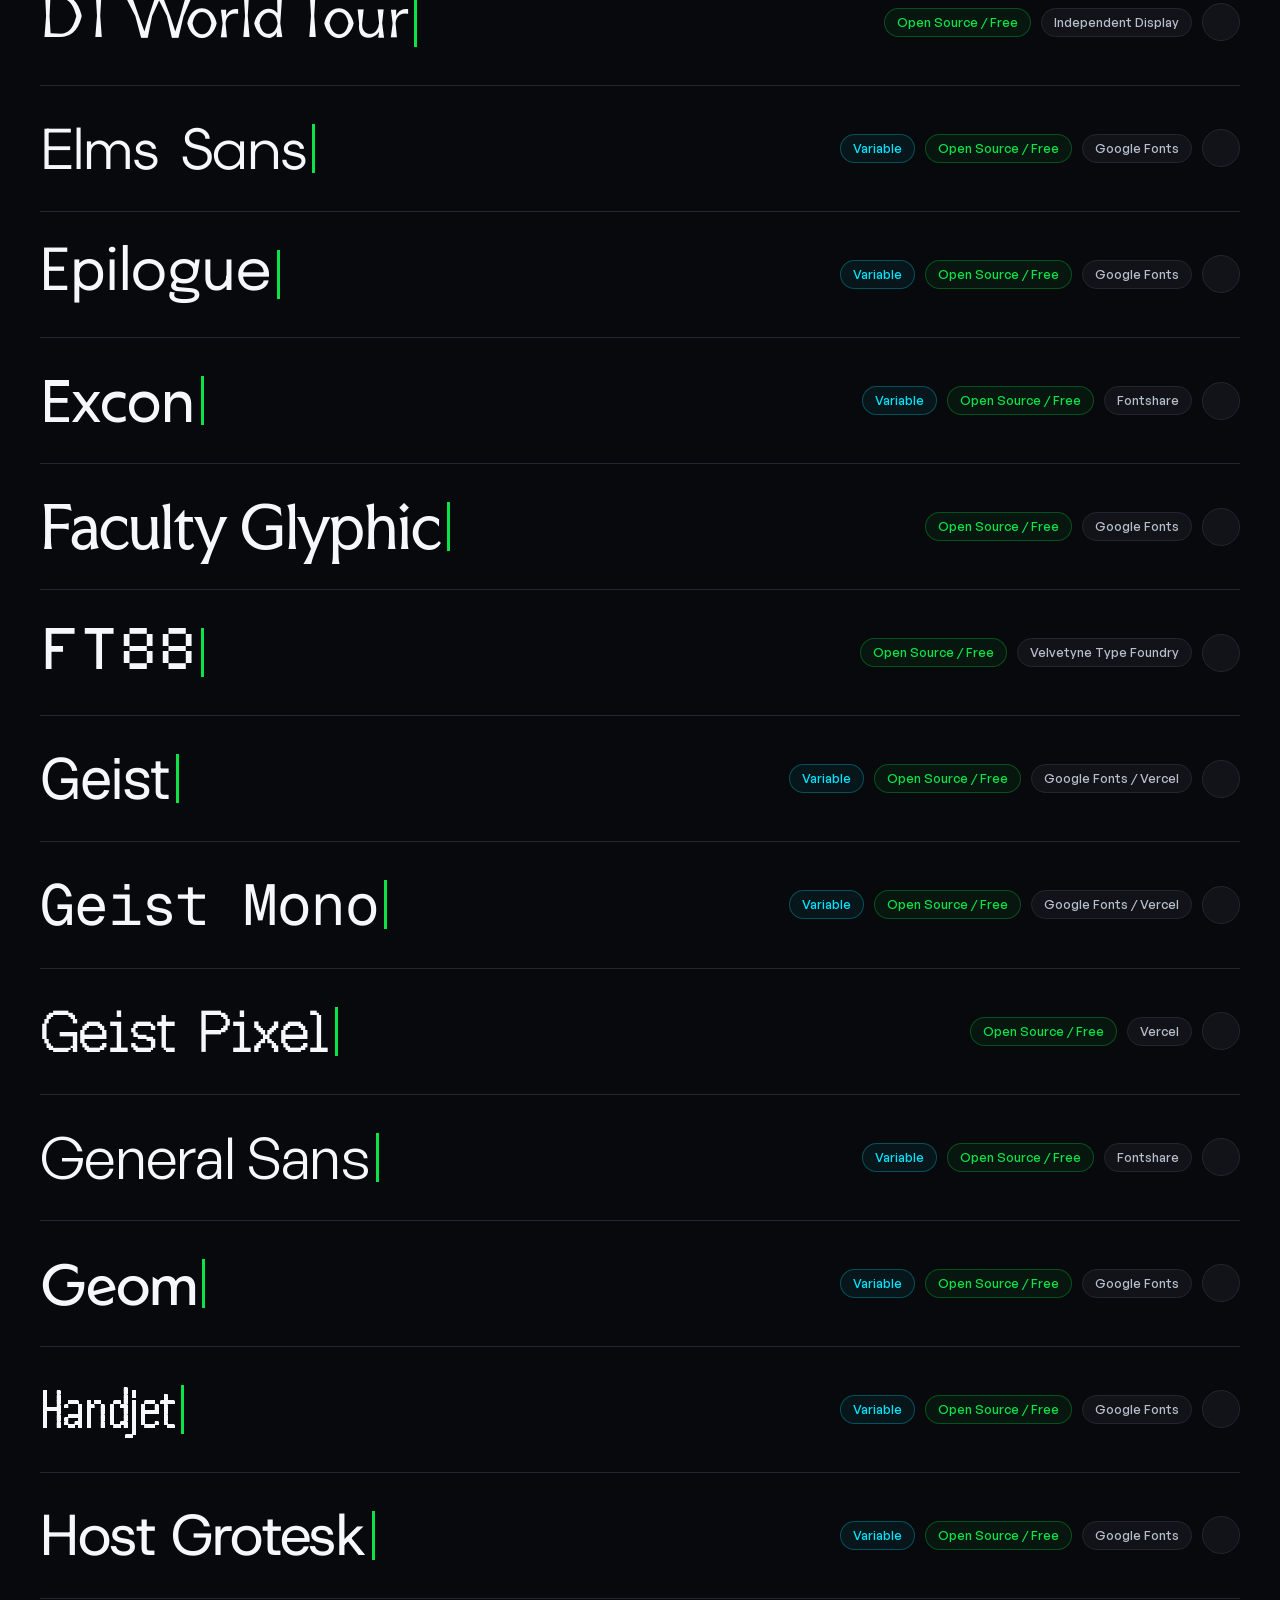
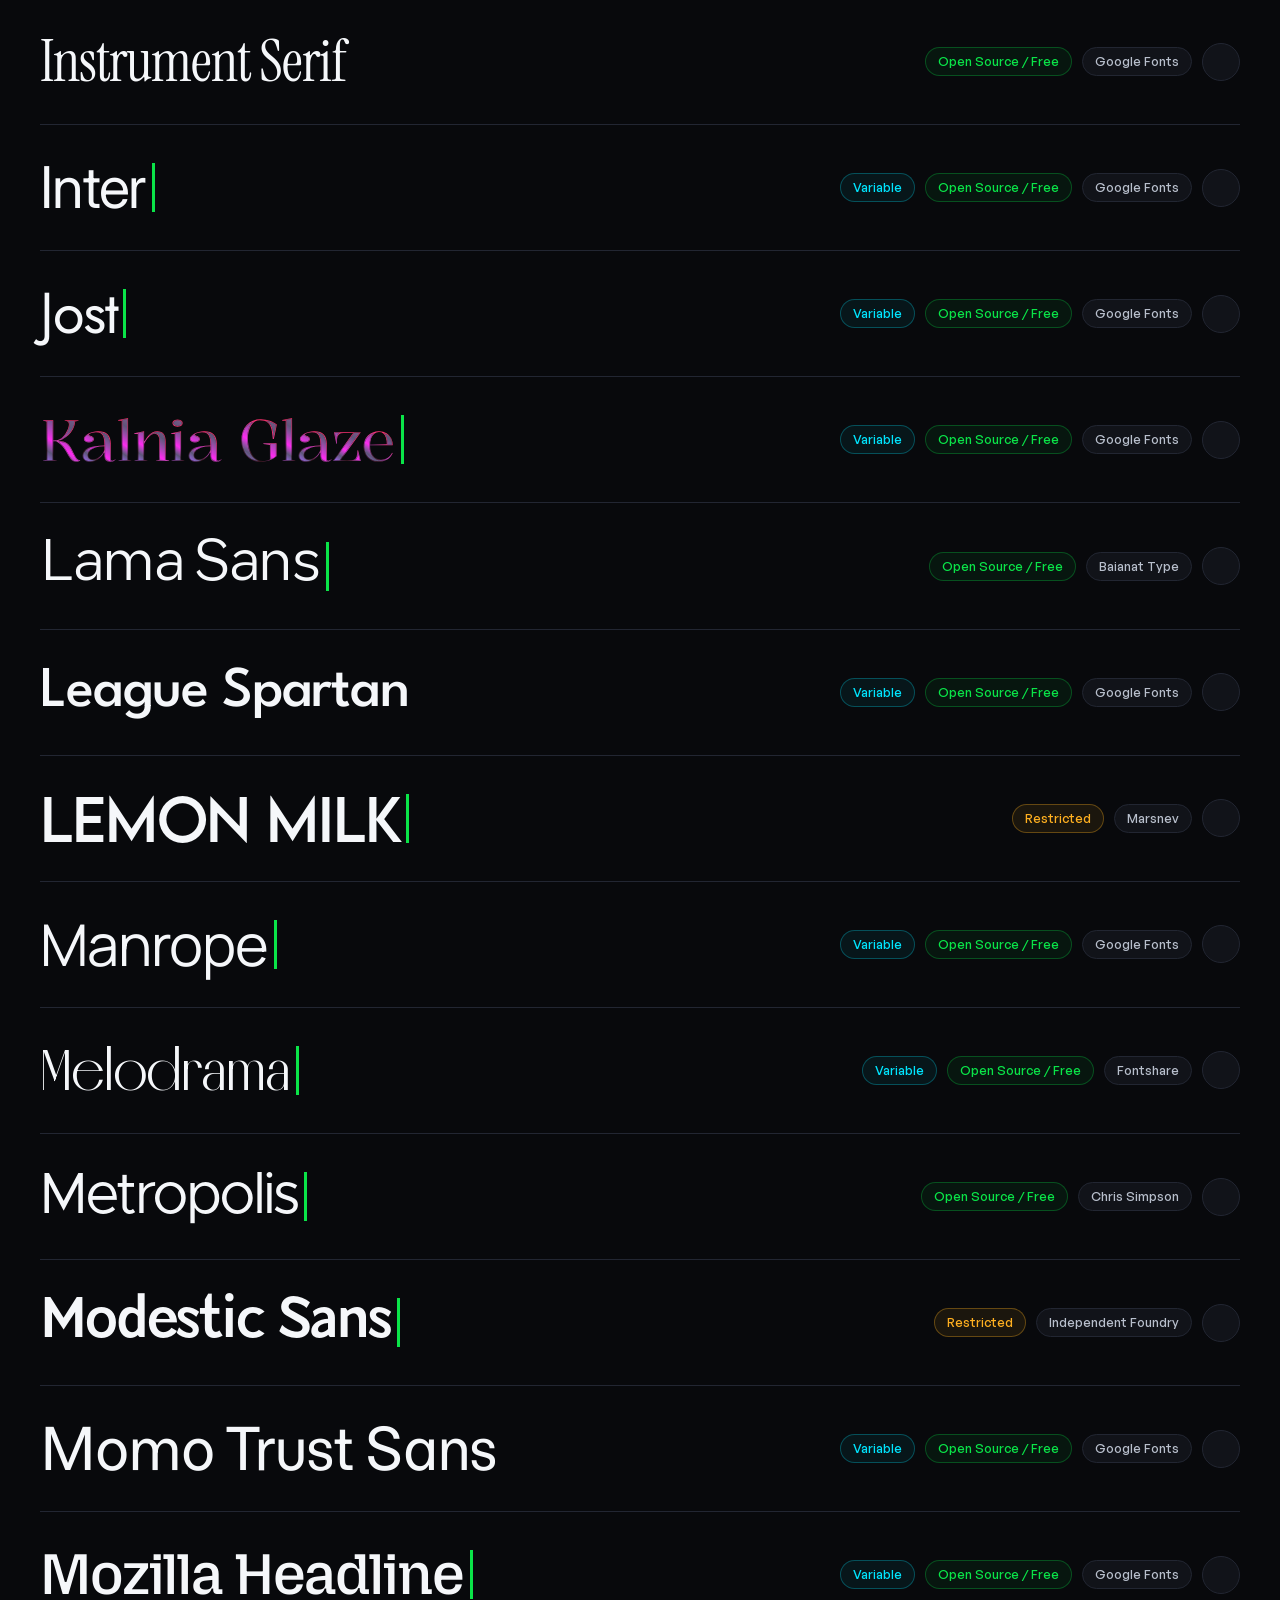
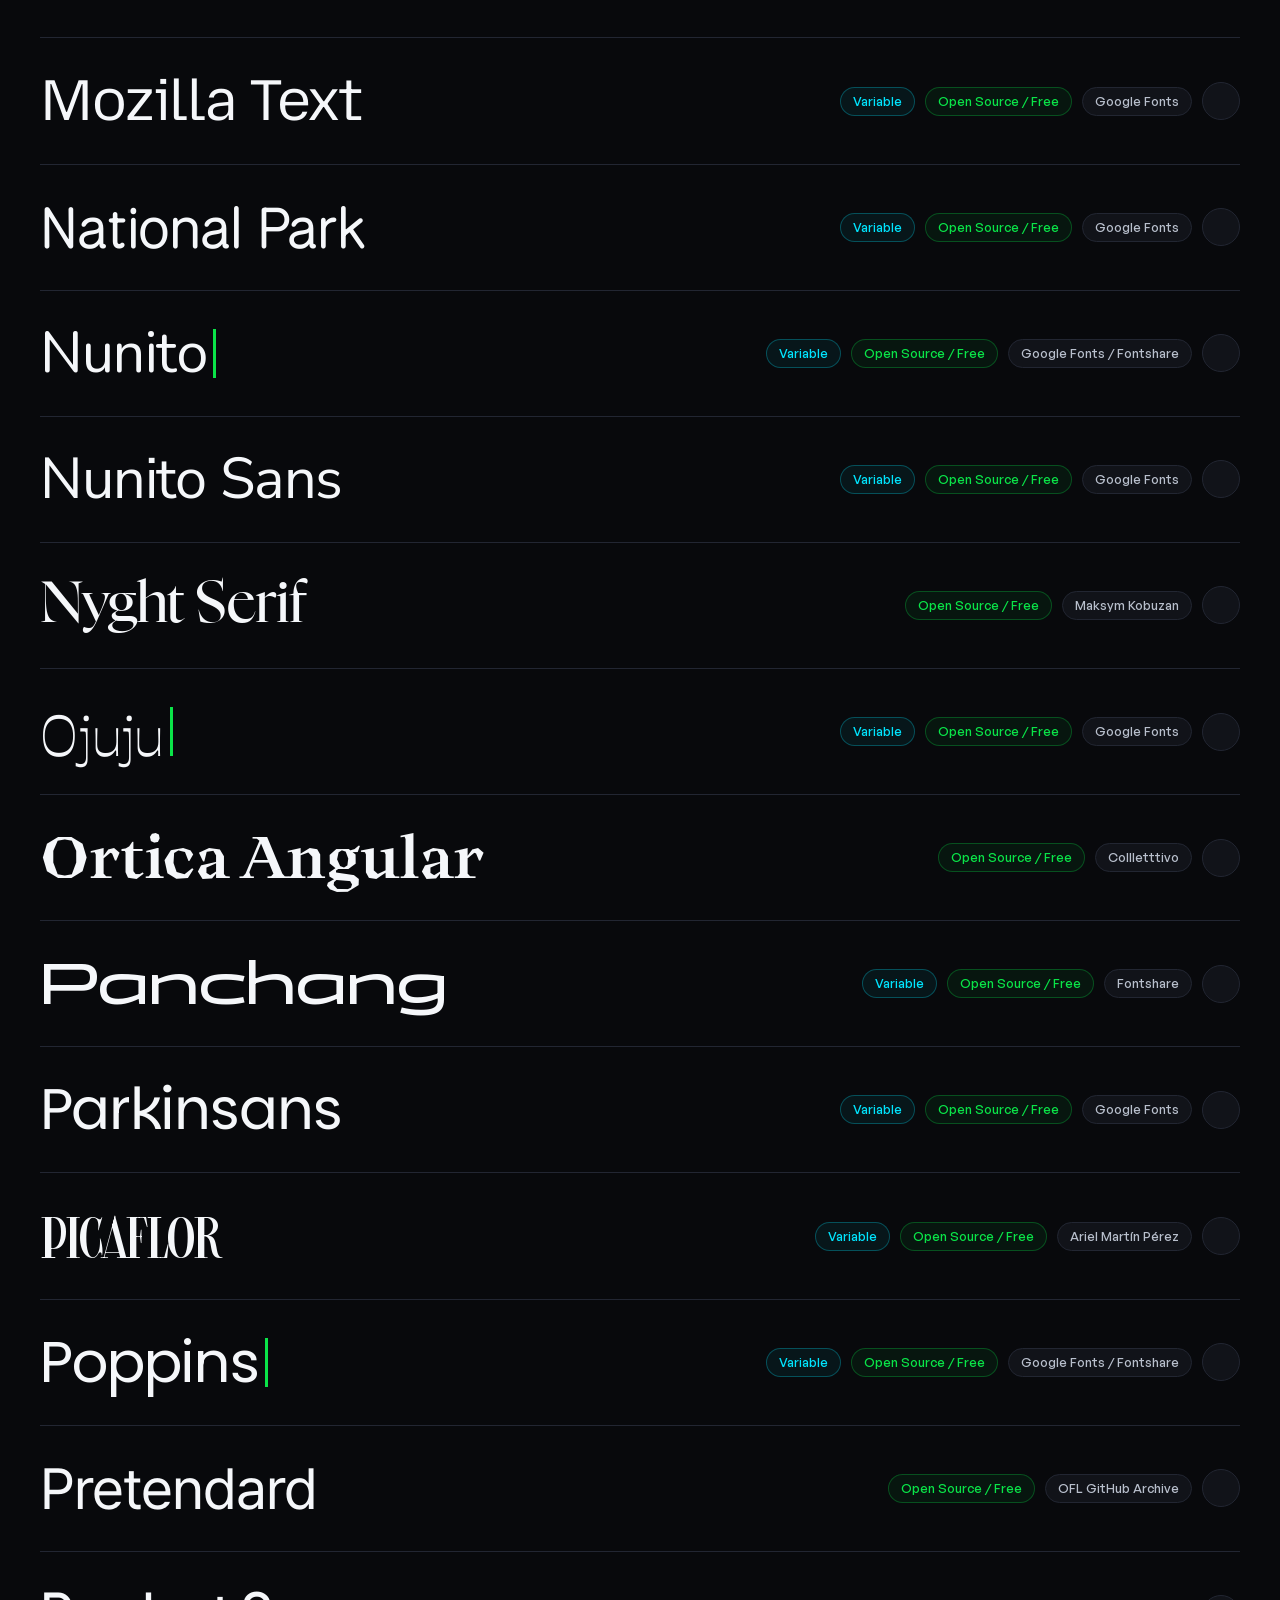
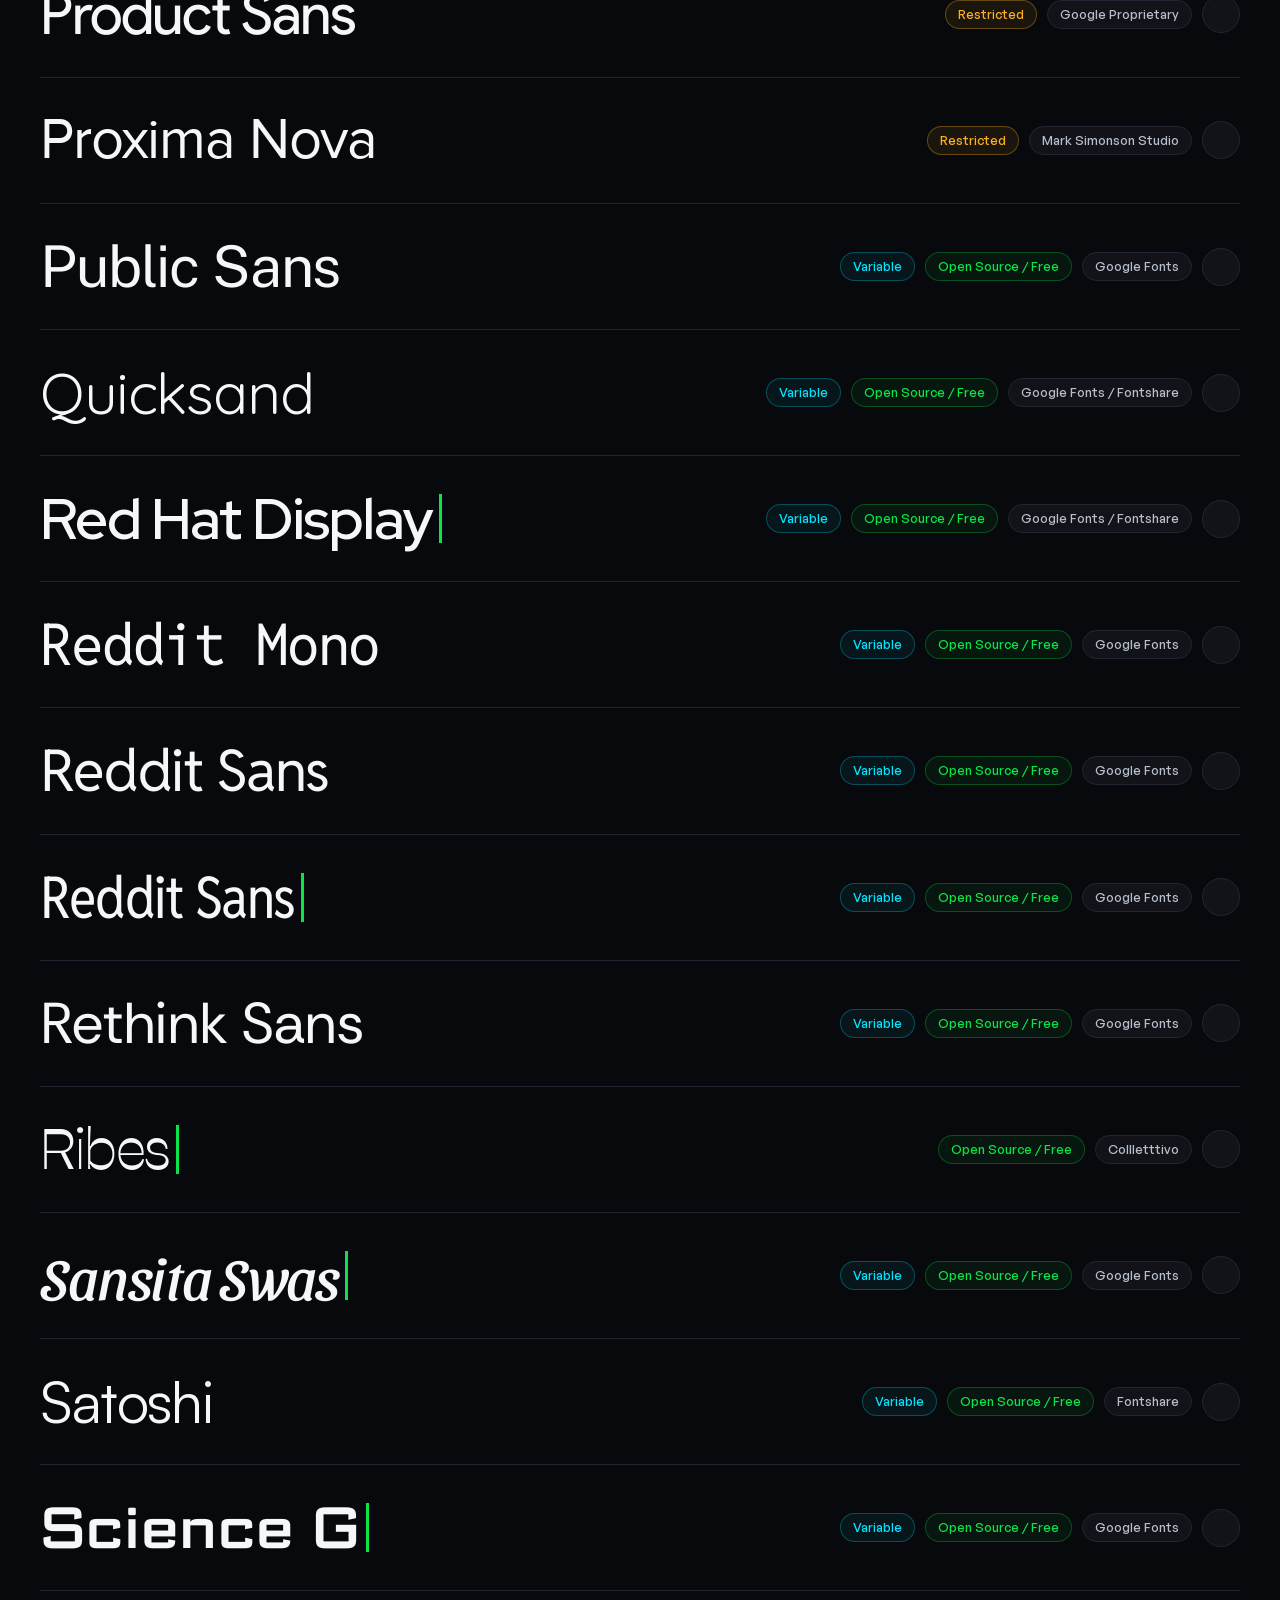
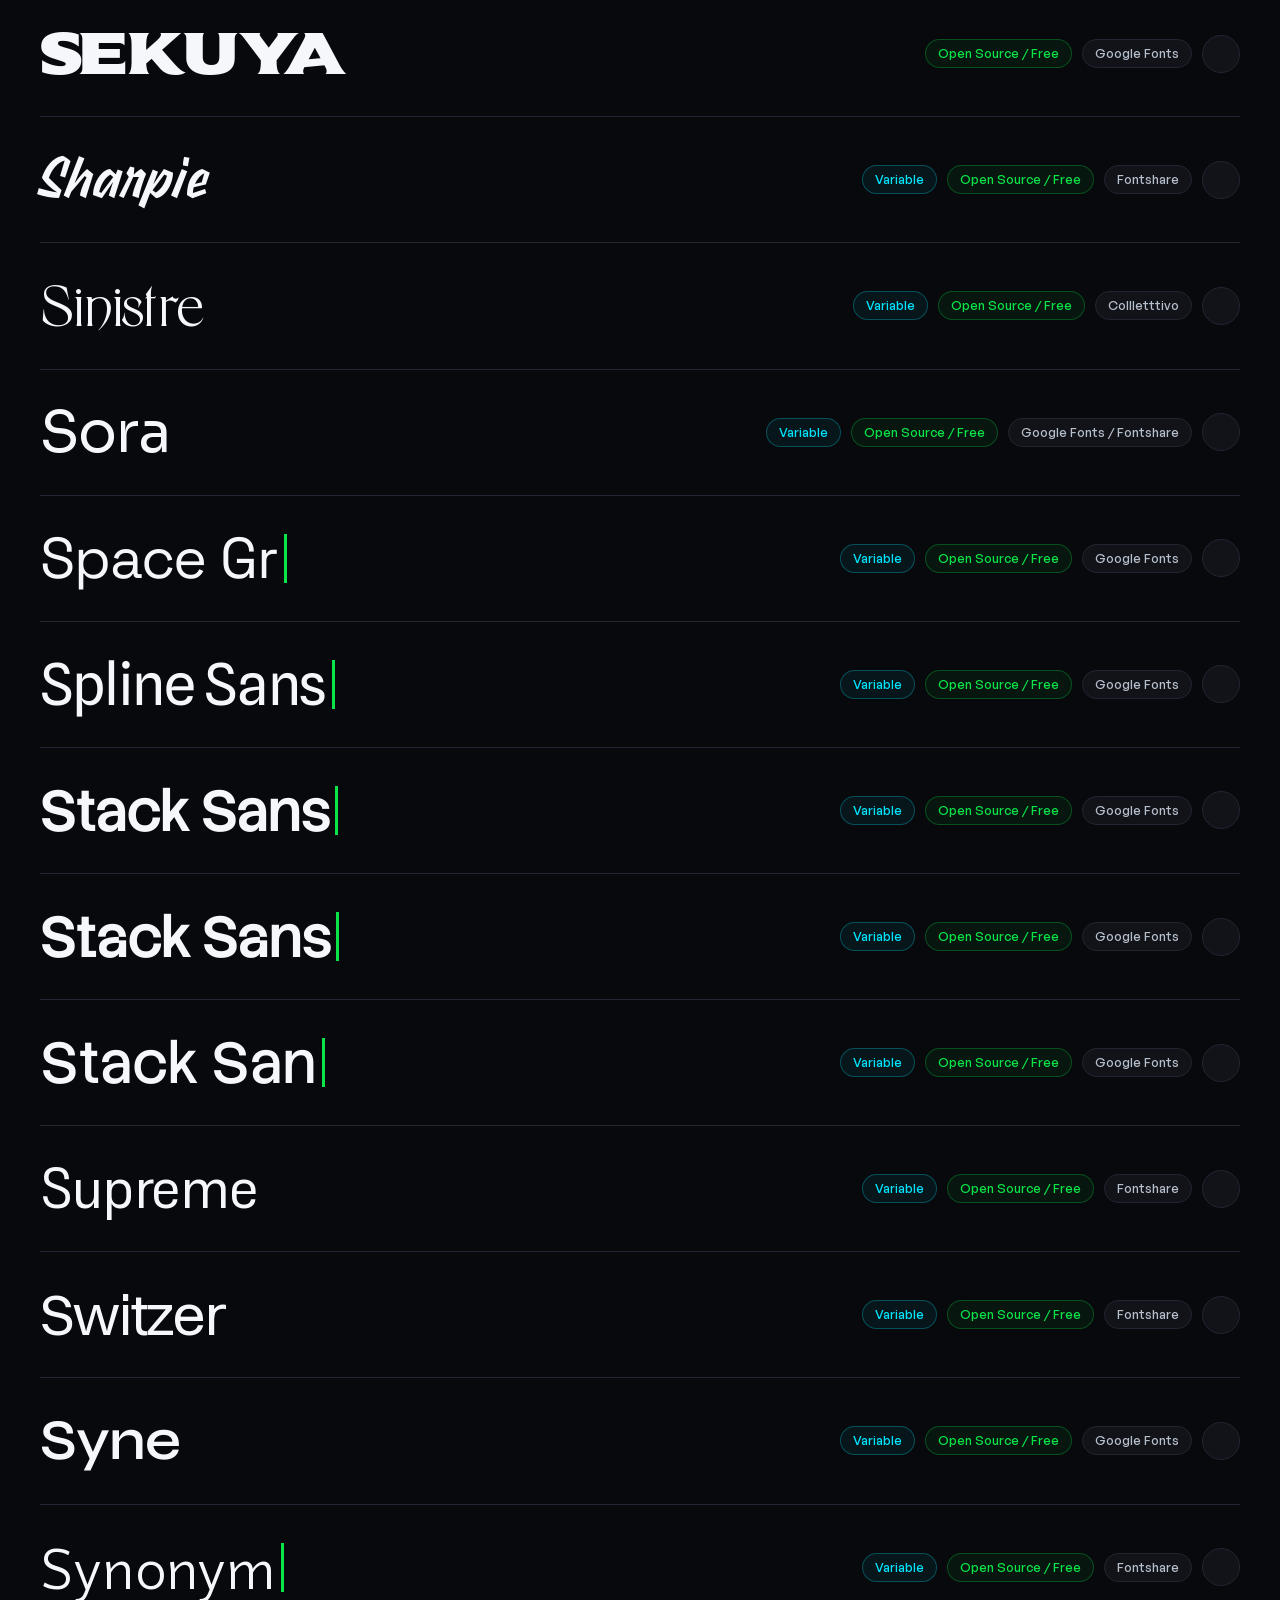
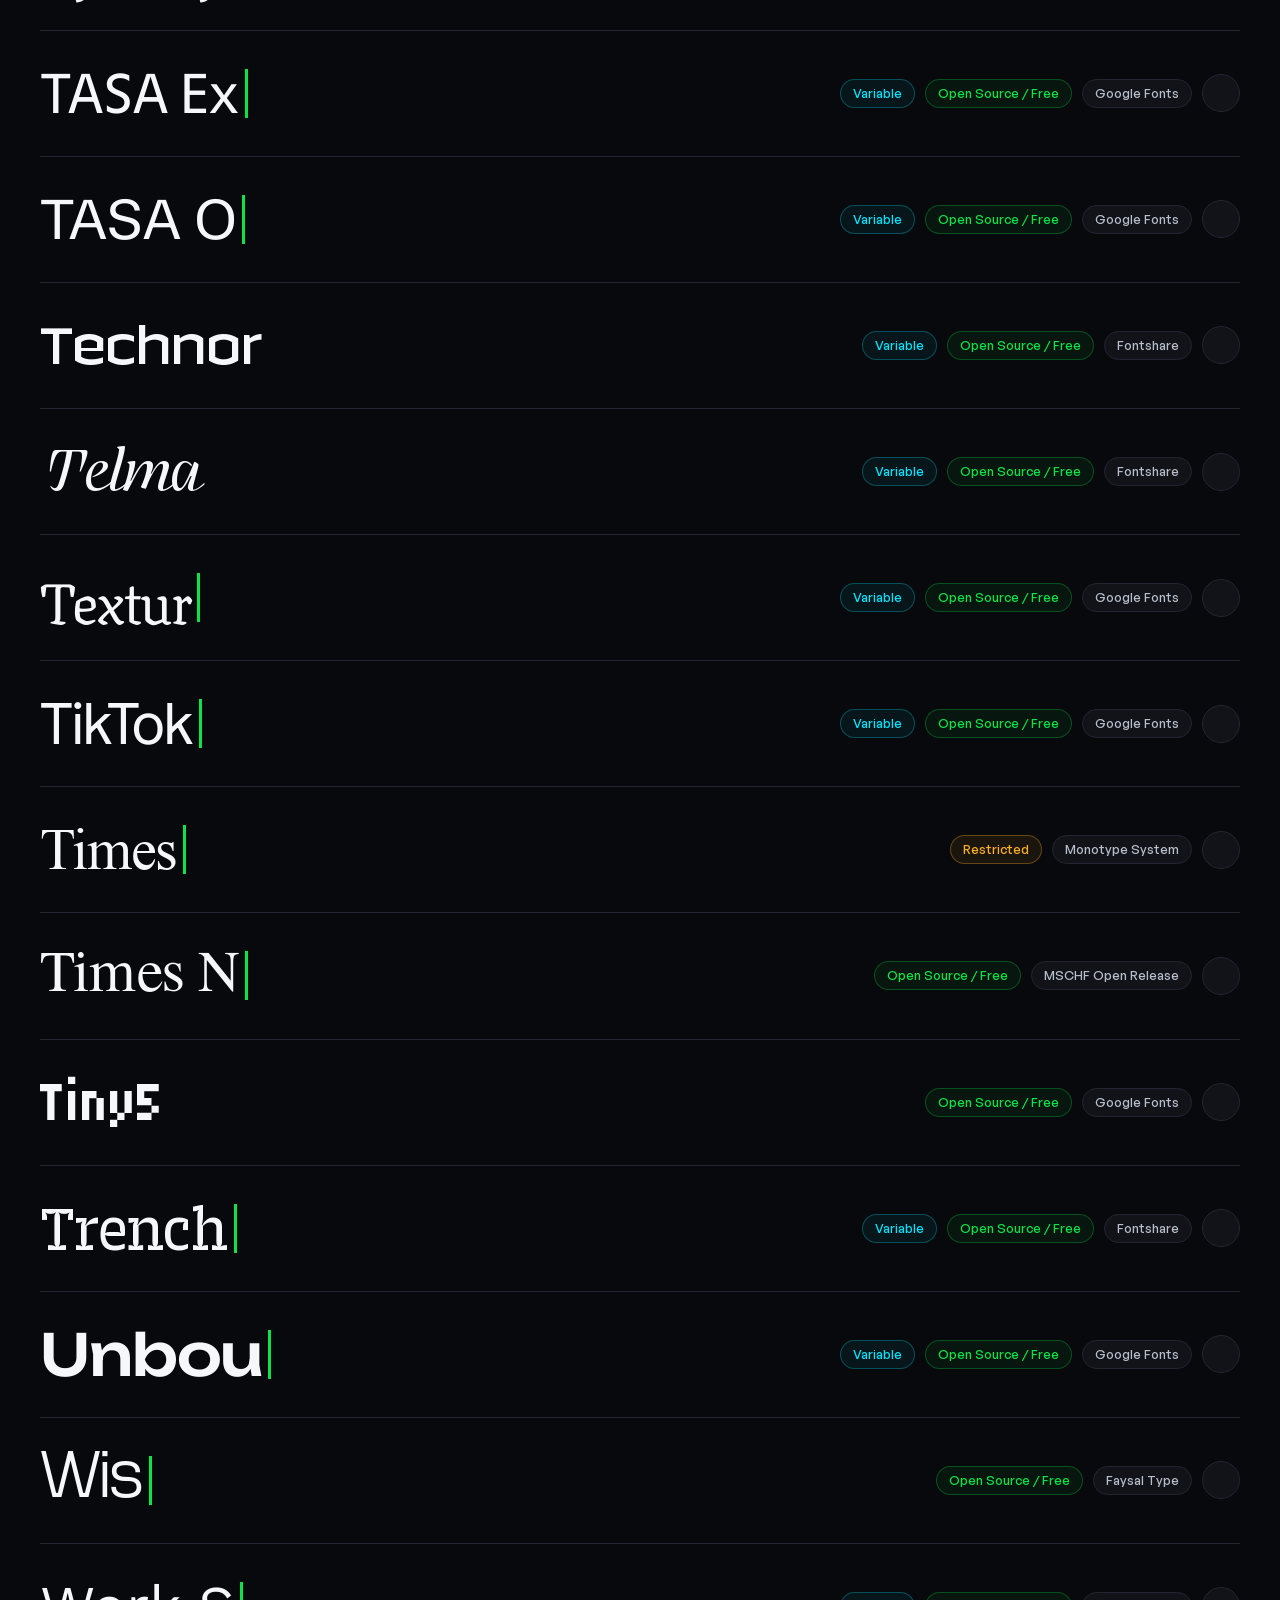
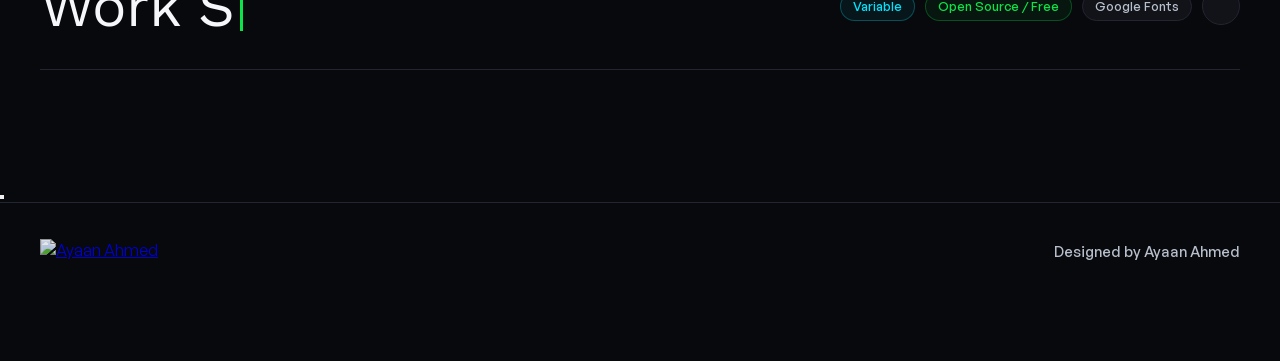
==== commit 9ec8f07d: "Update fonts.html" ====
--- a/fonts.html
+++ b/fonts.html
@@ -5,10 +5,6 @@
   <meta name="viewport" content="width=device-width, initial-scale=1.0, viewport-fit=cover">
   <title>Library</title>
   <link rel="icon" type="image/svg+xml" href="data:image/svg+xml,%3Csvg xmlns='http://www.w3.org/2000/svg' viewBox='0 0 256 256'%3E%3Cpath fill='%230AE448' d='M212,56V88a12,12,0,0,1-24,0V68H140V188h20a12,12,0,0,1,0,24H96a12,12,0,0,1,0-24h20V68H68V88a12,12,0,0,1-24,0V56A12,12,0,0,1,56,44H200A12,12,0,0,1,212,56Z'/%3E%3C/svg%3E">
-
-  <link rel="preconnect" href="https://api.fontshare.com">
-  <link href="https://api.fontshare.com/v2/css?f[]=switzer@100,200,300,400,500,600,700,800,900,1,2&f[]=general-sans@200,300,400,500,600,700,1,2&display=swap" rel="stylesheet">
-
   <link rel="stylesheet" href="https://cdn.jsdelivr.net/npm/@phosphor-icons/web@2.1.1/src/regular/style.css">
   <link rel="stylesheet" href="https://cdn.jsdelivr.net/npm/@phosphor-icons/web@2.1.1/src/bold/style.css">
   <link rel="stylesheet" href="styles.css">
@@ -42,9 +38,17 @@
           <button type="button" class="lic-btn" data-lic="restricted">Restricted</button>
         </div>
 
+        <div class="custom-text-field">
+          <i class="ph ph-text-t"></i>
+          <input type="text" id="customHeadingInput" placeholder="Type custom preview text..." autocomplete="off">
+          <button type="button" id="clearCustomTextBtn" class="clear-input-btn" aria-label="Reset preview text" hidden>
+            <i class="ph-bold ph-x"></i>
+          </button>
+        </div>
+
         <div class="search-field">
           <i class="ph ph-magnifying-glass"></i>
-          <input type="search" id="fontSearch" placeholder="Search typefaces..." autocomplete="off">
+          <input type="search" id="fontSearch" placeholder="Search fonts..." autocomplete="off">
         </div>
       </div>
     </div>
@@ -54,13 +58,9 @@
     <div id="typeIndexList" class="type-index-list"></div>
   </main>
 
-  <div class="pair-dock-wrap">
-    <button type="button" class="pair-dock-pill" id="pairDockPill" aria-expanded="false">
-      <span class="pair-dock-tag"><i class="ph-bold ph-intersect"></i> Pair Studio</span>
-      <span class="pair-dock-readout" id="pairDockReadout">Switzer + General Sans</span>
-      <i class="ph-bold ph-caret-up pair-dock-caret"></i>
-    </button>
-  </div>
+  <button type="button" class="pair-corner-btn" id="pairDockPill" aria-expanded="false" aria-label="Open Pair Studio" title="Pair Studio">
+    <i class="ph-bold ph-intersect"></i>
+  </button>
 
   <aside class="pair-drawer" id="pairDrawer" aria-hidden="true">
     <div class="pair-drawer-inner">
@@ -88,7 +88,7 @@
             <div class="pair-sliders-row">
               <label class="pair-mini-slider">
                 <span>Weight</span>
-                <input type="range" id="pairHeadWeight" min="100" max="900" step="50" value="700">
+                <input type="range" id="pairHeadWeight" min="100" max="900" step="10" value="700">
               </label>
               <label class="pair-mini-slider">
                 <span>Size</span>
@@ -106,7 +106,7 @@
             <div class="pair-sliders-row">
               <label class="pair-mini-slider">
                 <span>Weight</span>
-                <input type="range" id="pairBodyWeight" min="100" max="900" step="50" value="400">
+                <input type="range" id="pairBodyWeight" min="100" max="900" step="10" value="400">
               </label>
               <label class="pair-mini-slider">
                 <span>Size</span>
--- a/styles.css
+++ b/styles.css
@@ -68,7 +68,7 @@
   color: var(--accent-dark);
 }
 
-button, input {
+button, input, select {
   font-family: var(--font-ui);
   color: inherit;
 }
@@ -109,7 +109,7 @@
   align-items: center;
   justify-content: center;
   text-decoration: none;
-  opacity: 0.92;
+  opacity: 0.94;
   transition: opacity 0.25s ease, transform 0.25s cubic-bezier(0.16, 1, 0.3, 1);
 }
 
@@ -119,7 +119,7 @@
 }
 
 .hero-personal-logo {
-  height: 36px;
+  height: 40px;
   width: auto;
   display: block;
 }
@@ -129,25 +129,26 @@
   display: inline-flex;
   align-items: center;
   justify-content: center;
-  padding: 20px 36px;
+  padding: 28px 44px;
 }
 
 .metric-guide {
   position: absolute;
   left: 0;
   right: 0;
+  top: 0;
   height: 1px;
-  background-color: rgba(255, 255, 255, 0.09);
+  background-color: rgba(255, 255, 255, 0.11);
   pointer-events: none;
-  opacity: 0;
   z-index: 1;
   display: flex;
   align-items: center;
+  will-change: transform;
 }
 
 .metric-guide span {
   font-family: var(--font-ui);
-  font-size: 0.68rem;
+  font-size: 0.65rem;
   font-weight: 600;
   letter-spacing: 0.08em;
   color: var(--accent);
@@ -156,9 +157,13 @@
   transform: translateY(-50%);
 }
 
-.guide-cap { top: 22%; }
-.guide-xh { top: 46%; }
-.guide-base { bottom: 23%; }
+.guide-xh span {
+  color: var(--accent-cyan);
+}
+
+.guide-desc span {
+  color: var(--text-muted);
+}
 
 .inspector-box {
   position: absolute;
@@ -168,9 +173,8 @@
   height: 80px;
   border: 1.5px solid var(--accent);
   pointer-events: none;
-  opacity: 0;
   z-index: 8;
-  will-change: transform, width, height, opacity;
+  will-change: transform, width, height;
 }
 
 .inspector-tag {
@@ -204,10 +208,10 @@
   position: relative;
   z-index: 4;
   font-family: var(--font-hero);
-  font-size: clamp(3.5rem, 11.2vw, 11.8rem);
+  font-size: clamp(3.1rem, 10.8vw, 11.4rem);
   font-weight: 800;
-  line-height: 1.28;
-  letter-spacing: -0.035em;
+  line-height: 1.25;
+  letter-spacing: -0.03em;
   display: flex;
   flex-wrap: wrap;
   justify-content: center;
@@ -224,20 +228,20 @@
   position: relative;
 }
 
+.baseline-strut {
+  display: inline-block;
+  width: 0;
+  height: 0;
+  vertical-align: baseline;
+  pointer-events: none;
+}
+
 .char-slot {
   position: relative;
   display: inline-flex;
   align-items: baseline;
   justify-content: center;
-  overflow: hidden;
-  padding: 0.14em 0.015em 0.22em;
-  margin: -0.14em 0 -0.22em;
-  will-change: transform;
-}
-
-.char-track {
-  position: relative;
-  display: inline-block;
+  padding: 0 0.01em;
   will-change: transform;
 }
 
@@ -247,18 +251,6 @@
   display: inline-block;
   color: var(--text);
   will-change: transform, font-weight, font-variation-settings, color;
-}
-
-.char-wire {
-  position: absolute;
-  top: 100%;
-  left: 0;
-  display: inline-block;
-  color: transparent;
-  -webkit-text-stroke: 1.5px var(--accent);
-  pointer-events: none;
-  z-index: 2;
-  will-change: transform;
 }
 
 .hero-cta-group {
@@ -299,7 +291,7 @@
 .signature-link {
   display: inline-flex;
   align-items: center;
-  opacity: 0.88;
+  opacity: 0.9;
   transition: opacity 0.25s ease, transform 0.25s ease;
 }
 
@@ -309,7 +301,7 @@
 }
 
 .personal-logo-header {
-  height: 24px;
+  height: 27px;
   width: auto;
   display: block;
 }
@@ -331,11 +323,11 @@
 .header-inner {
   max-width: 1440px;
   margin: 0 auto;
-  padding: 18px 40px;
+  padding: 16px 40px;
   display: flex;
   align-items: center;
   justify-content: space-between;
-  gap: 20px;
+  gap: 18px;
   flex-wrap: wrap;
 }
 
@@ -364,7 +356,7 @@
 .header-tools {
   display: flex;
   align-items: center;
-  gap: 12px;
+  gap: 10px;
   flex-wrap: wrap;
 }
 
@@ -374,15 +366,15 @@
   align-items: center;
   gap: 2px;
   background-color: var(--surface);
-  padding: 5px;
+  padding: 4px;
   border-radius: 12px;
   border: 1px solid var(--border);
 }
 
 .tab-glider {
   position: absolute;
-  top: 5px;
-  bottom: 5px;
+  top: 4px;
+  bottom: 4px;
   left: 0;
   width: 0;
   border-radius: 8px;
@@ -398,9 +390,9 @@
   background: transparent;
   border: none;
   color: var(--text-secondary);
-  font-size: 0.92rem;
+  font-size: 0.9rem;
   font-weight: 500;
-  padding: 8px 15px;
+  padding: 7px 14px;
   border-radius: 8px;
   cursor: pointer;
   transition: color 0.25s ease;
@@ -419,20 +411,20 @@
 .license-filter {
   display: flex;
   align-items: center;
-  gap: 4px;
+  gap: 3px;
   background-color: var(--surface);
-  padding: 5px;
+  padding: 4px;
   border-radius: 12px;
   border: 1px solid var(--border);
 }
 
 .lic-btn {
   background: transparent;
-  border: none;
-  color: var(--text-secondary);
-  font-size: 0.86rem;
+  border: 1px solid transparent;
+  color: var(--text-secondary);
+  font-size: 0.85rem;
   font-weight: 500;
-  padding: 7px 12px;
+  padding: 7px 11px;
   border-radius: 8px;
   cursor: pointer;
   transition: all 0.2s ease;
@@ -446,7 +438,7 @@
 .lic-btn.active {
   background-color: var(--surface-elevated);
   color: var(--text);
-  border: 1px solid var(--border-hover);
+  border-color: var(--border-hover);
 }
 
 .search-field {
@@ -457,9 +449,9 @@
 
 .search-field i {
   position: absolute;
-  left: 14px;
-  color: var(--text-secondary);
-  font-size: 1.05rem;
+  left: 13px;
+  color: var(--text-secondary);
+  font-size: 1rem;
   pointer-events: none;
 }
 
@@ -467,10 +459,10 @@
   background-color: var(--surface);
   border: 1px solid var(--border);
   border-radius: 12px;
-  padding: 10px 16px 10px 38px;
-  font-size: 0.92rem;
-  color: var(--text);
-  width: 210px;
+  padding: 9px 14px 9px 36px;
+  font-size: 0.9rem;
+  color: var(--text);
+  width: 200px;
   outline: none;
   transition: border-color 0.2s ease, width 0.25s cubic-bezier(0.16, 1, 0.3, 1);
 }
@@ -481,13 +473,13 @@
 
 .search-field input:focus {
   border-color: var(--accent);
-  width: 250px;
+  width: 240px;
 }
 
 .index-wrapper {
   max-width: 1440px;
   margin: 0 auto;
-  padding: 12px 40px 100px;
+  padding: 8px 40px 110px;
 }
 
 .type-index-list {
@@ -509,25 +501,25 @@
   background: transparent;
   border: none;
   text-align: left;
-  padding: 30px 0;
+  padding: 28px 0;
   display: flex;
   align-items: center;
   justify-content: space-between;
-  gap: 24px;
+  gap: 20px;
   cursor: pointer;
   color: var(--text);
 }
 
 .row-display-name {
-  font-size: clamp(2.1rem, 4.6vw, 4.2rem);
-  line-height: 1.22;
+  font-size: clamp(1.75rem, 4.5vw, 4.1rem);
+  line-height: 1.2;
   letter-spacing: -0.02em;
   color: var(--text);
   transition: transform 0.35s cubic-bezier(0.16, 1, 0.3, 1), color 0.2s ease;
   word-break: break-word;
   display: inline-flex;
   align-items: center;
-  min-height: 1.22em;
+  min-height: 1.2em;
 }
 
 .typed-cursor {
@@ -552,7 +544,7 @@
 }
 
 .row-trigger:hover .row-display-name {
-  transform: translateX(12px);
+  transform: translateX(10px);
   color: var(--accent);
 }
 
@@ -571,7 +563,7 @@
 
 .row-badge {
   font-family: var(--font-ui);
-  font-size: 0.82rem;
+  font-size: 0.8rem;
   font-weight: 500;
   color: var(--text-secondary);
   background-color: var(--surface);
@@ -608,7 +600,7 @@
   display: inline-flex;
   align-items: center;
   justify-content: center;
-  font-size: 1.1rem;
+  font-size: 1.05rem;
   color: var(--text-secondary);
   transition: transform 0.3s cubic-bezier(0.16, 1, 0.3, 1), background-color 0.2s ease, color 0.2s ease, border-color 0.2s ease;
 }
@@ -635,11 +627,11 @@
   background-color: var(--surface);
   border: 1px solid var(--border);
   border-radius: 18px;
-  padding: 30px;
-  margin-bottom: 30px;
+  padding: 28px;
+  margin-bottom: 28px;
   display: flex;
   flex-direction: column;
-  gap: 24px;
+  gap: 22px;
 }
 
 .studio-meta-strip {
@@ -648,11 +640,18 @@
   justify-content: space-between;
   flex-wrap: wrap;
   gap: 12px;
-  padding-bottom: 18px;
+  padding-bottom: 16px;
   border-bottom: 1px solid var(--border);
 }
 
 .meta-strip-left {
+  display: flex;
+  align-items: center;
+  gap: 8px;
+  flex-wrap: wrap;
+}
+
+.meta-strip-right {
   display: flex;
   align-items: center;
   gap: 10px;
@@ -660,18 +659,38 @@
 }
 
 .license-detail-banner {
-  font-size: 0.88rem;
-  color: var(--text-secondary);
-  display: inline-flex;
-  align-items: center;
-  gap: 8px;
+  font-size: 0.85rem;
+  color: var(--text-secondary);
+  display: inline-flex;
+  align-items: center;
+  gap: 6px;
+}
+
+.pair-assign-btn {
+  background-color: var(--surface-elevated);
+  border: 1px solid var(--border);
+  color: var(--text-secondary);
+  padding: 5px 11px;
+  border-radius: 8px;
+  font-size: 0.8rem;
+  font-weight: 500;
+  cursor: pointer;
+  display: inline-flex;
+  align-items: center;
+  gap: 5px;
+  transition: all 0.15s ease;
+}
+
+.pair-assign-btn:hover {
+  border-color: var(--accent-cyan);
+  color: var(--accent-cyan);
 }
 
 .specimen-stage-box {
   background-color: var(--bg);
   border: 1px solid var(--border);
   border-radius: 14px;
-  padding: 26px;
+  padding: 24px;
   display: flex;
   flex-direction: column;
   gap: 18px;
@@ -686,7 +705,7 @@
 }
 
 .stage-caption {
-  font-size: 0.9rem;
+  font-size: 0.88rem;
   font-weight: 500;
   color: var(--text-secondary);
   display: inline-flex;
@@ -711,10 +730,11 @@
   color: var(--text-secondary);
   padding: 6px 12px;
   border-radius: 8px;
-  font-size: 0.85rem;
+  font-size: 0.84rem;
   font-weight: 500;
   cursor: pointer;
   transition: all 0.15s ease;
+  white-space: nowrap;
 }
 
 .weight-pill:hover {
@@ -729,8 +749,15 @@
   font-weight: 600;
 }
 
+.weight-pill.static-only-badge {
+  cursor: default;
+  border-color: var(--border);
+  background-color: var(--surface-elevated);
+  color: var(--text-secondary);
+}
+
 .fox-specimen {
-  font-size: clamp(1.85rem, 3.4vw, 3.1rem);
+  font-size: clamp(1.55rem, 3.3vw, 3rem);
   line-height: 1.3;
   color: var(--text);
   outline: none;
@@ -740,7 +767,7 @@
 
 .controls-grid {
   display: grid;
-  grid-template-columns: repeat(auto-fit, minmax(210px, 1fr));
+  grid-template-columns: repeat(auto-fit, minmax(200px, 1fr));
   gap: 14px;
 }
 
@@ -748,7 +775,7 @@
   background-color: var(--surface-elevated);
   border: 1px solid var(--border);
   border-radius: 12px;
-  padding: 15px 18px;
+  padding: 14px 18px;
   display: flex;
   flex-direction: column;
   gap: 10px;
@@ -758,7 +785,7 @@
   display: flex;
   align-items: center;
   justify-content: space-between;
-  font-size: 0.9rem;
+  font-size: 0.88rem;
   font-weight: 500;
 }
 
@@ -794,7 +821,7 @@
 
 .studio-bottom-grid {
   display: grid;
-  grid-template-columns: 1.35fr 1fr;
+  grid-template-columns: 1.3fr 1fr;
   gap: 18px;
   align-items: stretch;
 }
@@ -804,7 +831,7 @@
   background-color: var(--surface-elevated);
   border: 1px solid var(--border);
   border-radius: 12px;
-  padding: 20px 22px;
+  padding: 18px 22px;
   display: flex;
   flex-direction: column;
   justify-content: space-between;
@@ -812,7 +839,7 @@
 }
 
 .box-heading {
-  font-size: 0.85rem;
+  font-size: 0.82rem;
   font-weight: 600;
   color: var(--text-secondary);
   text-transform: uppercase;
@@ -820,7 +847,7 @@
 }
 
 .glyph-showcase-text {
-  font-size: 1.28rem;
+  font-size: 1.25rem;
   line-height: 1.65;
   letter-spacing: 0.06em;
   color: var(--text);
@@ -831,9 +858,9 @@
   background-color: var(--bg);
   border: 1px solid var(--border);
   border-radius: 8px;
-  padding: 12px 14px;
+  padding: 11px 14px;
   font-family: 'Geist Mono', monospace;
-  font-size: 0.86rem;
+  font-size: 0.84rem;
   color: var(--accent);
   overflow-x: auto;
   white-space: nowrap;
@@ -842,23 +869,24 @@
 .action-buttons-row {
   display: flex;
   flex-wrap: wrap;
-  gap: 10px;
+  gap: 8px;
 }
 
 .studio-btn {
   display: inline-flex;
   align-items: center;
-  gap: 8px;
-  padding: 10px 16px;
+  gap: 7px;
+  padding: 9px 15px;
   border-radius: 10px;
   background-color: var(--bg);
   border: 1px solid var(--border);
   color: var(--text);
-  font-size: 0.9rem;
+  font-size: 0.88rem;
   font-weight: 500;
   text-decoration: none;
   cursor: pointer;
   transition: border-color 0.2s ease, background-color 0.2s ease;
+  white-space: nowrap;
 }
 
 .studio-btn:hover {
@@ -877,9 +905,247 @@
   background-color: #24F55E;
 }
 
+.pair-dock-wrap {
+  position: fixed;
+  bottom: 22px;
+  left: 50%;
+  transform: translateX(-50%);
+  z-index: 80;
+  pointer-events: none;
+}
+
+.pair-dock-pill {
+  pointer-events: auto;
+  display: inline-flex;
+  align-items: center;
+  gap: 12px;
+  padding: 10px 18px;
+  border-radius: 999px;
+  background-color: var(--surface-elevated);
+  border: 1px solid var(--border-hover);
+  color: var(--text);
+  cursor: pointer;
+  box-shadow: 0 12px 32px rgba(0, 0, 0, 0.55);
+  transition: border-color 0.2s ease, transform 0.2s ease;
+}
+
+.pair-dock-pill:hover {
+  border-color: var(--accent);
+  transform: translateY(-2px);
+}
+
+.pair-dock-tag {
+  display: inline-flex;
+  align-items: center;
+  gap: 6px;
+  font-size: 0.82rem;
+  font-weight: 600;
+  color: var(--accent);
+}
+
+.pair-dock-readout {
+  font-size: 0.86rem;
+  font-weight: 500;
+  color: var(--text-secondary);
+  max-width: 240px;
+  overflow: hidden;
+  text-overflow: ellipsis;
+  white-space: nowrap;
+}
+
+.pair-dock-caret {
+  font-size: 0.9rem;
+  color: var(--text-secondary);
+}
+
+.pair-drawer {
+  position: fixed;
+  left: 0;
+  right: 0;
+  bottom: 0;
+  z-index: 95;
+  background-color: var(--surface);
+  border-top: 1px solid var(--accent);
+  box-shadow: 0 -20px 60px rgba(0, 0, 0, 0.7);
+  transform: translateY(105%);
+  visibility: hidden;
+  max-height: 85dvh;
+  overflow-y: auto;
+}
+
+.pair-drawer-inner {
+  max-width: 1440px;
+  margin: 0 auto;
+  padding: 24px 40px 32px;
+  display: flex;
+  flex-direction: column;
+  gap: 22px;
+}
+
+.pair-drawer-header {
+  display: flex;
+  align-items: center;
+  justify-content: space-between;
+  gap: 16px;
+  flex-wrap: wrap;
+  padding-bottom: 14px;
+  border-bottom: 1px solid var(--border);
+}
+
+.pair-drawer-title {
+  display: inline-flex;
+  align-items: center;
+  gap: 10px;
+  font-family: var(--font-hero);
+  font-size: 1.15rem;
+  font-weight: 700;
+  color: var(--text);
+}
+
+.pair-drawer-title i {
+  color: var(--accent);
+}
+
+.pair-drawer-actions {
+  display: flex;
+  align-items: center;
+  gap: 8px;
+  flex-wrap: wrap;
+}
+
+.pair-close-btn {
+  width: 36px;
+  height: 36px;
+  border-radius: 50%;
+  background-color: var(--bg);
+  border: 1px solid var(--border);
+  color: var(--text-secondary);
+  display: inline-flex;
+  align-items: center;
+  justify-content: center;
+  cursor: pointer;
+}
+
+.pair-close-btn:hover {
+  border-color: var(--accent);
+  color: var(--text);
+}
+
+.pair-workbench {
+  display: grid;
+  grid-template-columns: 360px 1fr;
+  gap: 24px;
+  align-items: start;
+}
+
+.pair-controls-col {
+  display: flex;
+  flex-direction: column;
+  gap: 14px;
+}
+
+.pair-role-card {
+  background-color: var(--bg);
+  border: 1px solid var(--border);
+  border-radius: 12px;
+  padding: 16px;
+  display: flex;
+  flex-direction: column;
+  gap: 12px;
+}
+
+.pair-role-top {
+  display: flex;
+  align-items: center;
+  justify-content: space-between;
+  font-size: 0.82rem;
+  font-weight: 600;
+  text-transform: uppercase;
+  letter-spacing: 0.05em;
+  color: var(--text-secondary);
+}
+
+.pair-role-weight {
+  color: var(--accent);
+}
+
+.pair-select {
+  width: 100%;
+  background-color: var(--surface);
+  border: 1px solid var(--border);
+  border-radius: 8px;
+  padding: 9px 12px;
+  font-size: 0.9rem;
+  color: var(--text);
+  outline: none;
+}
+
+.pair-sliders-row {
+  display: grid;
+  grid-template-columns: 1fr 1fr;
+  gap: 12px;
+}
+
+.pair-mini-slider {
+  display: flex;
+  flex-direction: column;
+  gap: 6px;
+  font-size: 0.78rem;
+  color: var(--text-muted);
+}
+
+.pair-mini-slider input[type="range"] {
+  width: 100%;
+  height: 4px;
+  appearance: none;
+  -webkit-appearance: none;
+  background-color: var(--border);
+  border-radius: 999px;
+  outline: none;
+  cursor: pointer;
+}
+
+.pair-mini-slider input[type="range"]::-webkit-slider-thumb {
+  -webkit-appearance: none;
+  width: 14px;
+  height: 14px;
+  border-radius: 50%;
+  background-color: var(--accent);
+  cursor: pointer;
+}
+
+.pair-canvas-col {
+  background-color: var(--bg);
+  border: 1px solid var(--border);
+  border-radius: 14px;
+  padding: 32px;
+  display: flex;
+  flex-direction: column;
+  gap: 18px;
+}
+
+.pair-specimen-heading {
+  font-size: 44px;
+  font-weight: 700;
+  line-height: 1.15;
+  color: var(--text);
+  outline: none;
+  word-break: break-word;
+}
+
+.pair-specimen-body {
+  font-size: 18px;
+  font-weight: 400;
+  line-height: 1.65;
+  color: var(--text-secondary);
+  outline: none;
+  max-width: 68ch;
+  word-break: break-word;
+}
+
 .library-footer {
   border-top: 1px solid var(--border);
-  padding: 36px 40px;
+  padding: 36px 40px 96px;
 }
 
 .footer-inner {
@@ -894,18 +1160,19 @@
 
 .footer-meta {
   font-size: 0.92rem;
-  color: var(--text-muted);
+  color: var(--text-secondary);
+  font-weight: 500;
 }
 
 .toast {
   position: fixed;
-  bottom: 24px;
+  bottom: 76px;
   right: 24px;
   background-color: var(--accent);
   color: var(--accent-dark);
-  padding: 12px 22px;
+  padding: 11px 20px;
   border-radius: 999px;
-  font-size: 0.92rem;
+  font-size: 0.9rem;
   font-weight: 600;
   opacity: 0;
   transform: translateY(10px);
@@ -920,22 +1187,27 @@
 }
 
 @media (max-width: 1024px) {
-  .studio-bottom-grid {
+  .studio-bottom-grid,
+  .pair-workbench {
     grid-template-columns: 1fr;
   }
 
   .header-inner {
-    padding: 16px 24px;
+    padding: 14px 20px;
   }
 
   .index-wrapper {
-    padding: 12px 24px 80px;
+    padding: 8px 20px 100px;
+  }
+
+  .pair-drawer-inner {
+    padding: 20px;
   }
 }
 
 @media (max-width: 768px) {
   .hero-stage {
-    padding: 32px 16px;
+    padding: 24px 16px;
   }
 
   .hero-stack {
@@ -943,20 +1215,27 @@
   }
 
   .hero-personal-logo {
-    height: 28px;
+    height: 30px;
   }
 
   .title-card-rig {
-    padding: 14px 12px;
+    padding: 20px 12px;
+    max-width: 100%;
+  }
+
+  .gsap-hero {
+    font-size: clamp(2.65rem, 12.2vw, 4.6rem);
+    column-gap: 0.2em;
   }
 
   .metric-guide span {
-    display: none;
+    font-size: 0.56rem;
+    padding: 0 4px;
   }
 
   .header-inner {
-    padding: 14px 16px;
-    gap: 14px;
+    padding: 12px 16px;
+    gap: 10px;
   }
 
   .brand-group {
@@ -964,6 +1243,10 @@
     justify-content: space-between;
   }
 
+  .brand-link {
+    font-size: 1.25rem;
+  }
+
   .brand-sep {
     display: none;
   }
@@ -974,57 +1257,97 @@
 
   .header-tools {
     width: 100%;
-    gap: 10px;
+    gap: 8px;
   }
 
   .category-tabs {
     width: 100%;
     overflow-x: auto;
     scrollbar-width: none;
+    padding: 4px;
   }
 
   .category-tabs::-webkit-scrollbar {
     display: none;
   }
 
+  .tab-btn {
+    padding: 6px 12px;
+    font-size: 0.84rem;
+  }
+
   .license-filter {
-    width: 100%;
+    flex: 1;
     justify-content: space-between;
   }
 
   .lic-btn {
     flex: 1;
     text-align: center;
-    padding: 7px 6px;
+    padding: 6px 8px;
     font-size: 0.8rem;
   }
 
-  .search-field,
+  .search-field {
+    flex: 1;
+    min-width: 150px;
+  }
+
   .search-field input,
   .search-field input:focus {
     width: 100%;
+    padding: 8px 12px 8px 34px;
+    font-size: 0.85rem;
   }
 
   .index-wrapper {
-    padding: 8px 16px 72px;
+    padding: 4px 16px 96px;
   }
 
   .row-trigger {
-    padding: 22px 0;
+    padding: 20px 0;
     gap: 12px;
+  }
+
+  .row-display-name {
+    font-size: clamp(1.55rem, 6.5vw, 2.4rem);
   }
 
   .row-meta .row-badge:not(.badge-var):not(.badge-open):not(.badge-restricted) {
     display: none;
   }
 
+  .row-badge {
+    font-size: 0.72rem;
+    padding: 4px 9px;
+  }
+
+  .row-toggle-icon {
+    width: 32px;
+    height: 32px;
+    font-size: 0.95rem;
+  }
+
   .studio-panel {
-    padding: 18px;
-    gap: 20px;
+    padding: 16px;
+    gap: 16px;
+    border-radius: 14px;
   }
 
   .specimen-stage-box {
-    padding: 18px;
+    padding: 16px;
+  }
+
+  .weight-pills {
+    width: 100%;
+    overflow-x: auto;
+    flex-wrap: nowrap;
+    scrollbar-width: none;
+    padding-bottom: 2px;
+  }
+
+  .weight-pills::-webkit-scrollbar {
+    display: none;
   }
 
   .controls-grid {
@@ -1032,15 +1355,39 @@
   }
 
   .action-buttons-row {
+    display: grid;
+    grid-template-columns: 1fr 1fr;
     width: 100%;
   }
 
   .studio-btn {
-    flex: 1;
     justify-content: center;
+    padding: 9px 10px;
+    font-size: 0.82rem;
+  }
+
+  .pair-dock-wrap {
+    bottom: 14px;
+    width: calc(100% - 32px);
+    display: flex;
+    justify-content: center;
+  }
+
+  .pair-dock-pill {
+    width: 100%;
+    max-width: 360px;
+    justify-content: space-between;
+  }
+
+  .pair-canvas-col {
+    padding: 20px;
+  }
+
+  .pair-specimen-heading {
+    font-size: 30px;
   }
 
   .library-footer {
-    padding: 28px 16px;
-  }
-}
+    padding: 24px 16px 88px;
+  }
+}
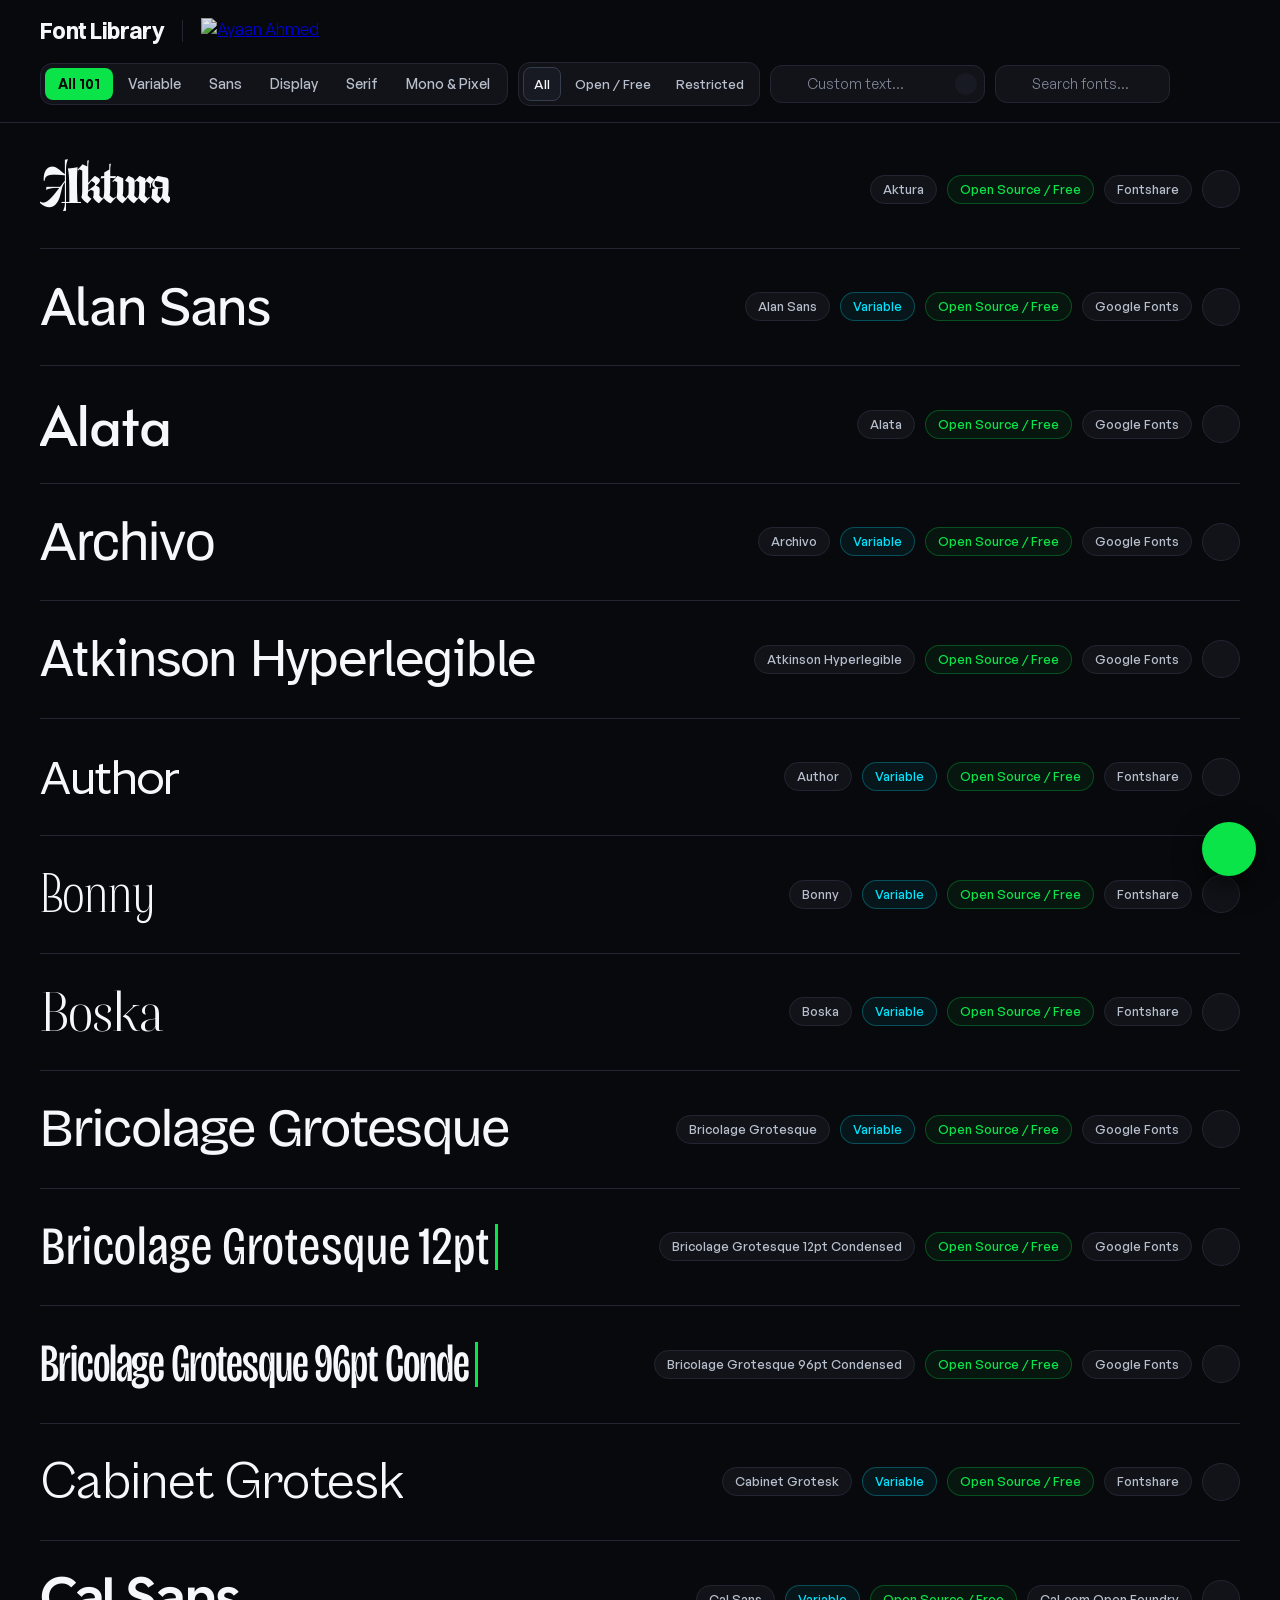
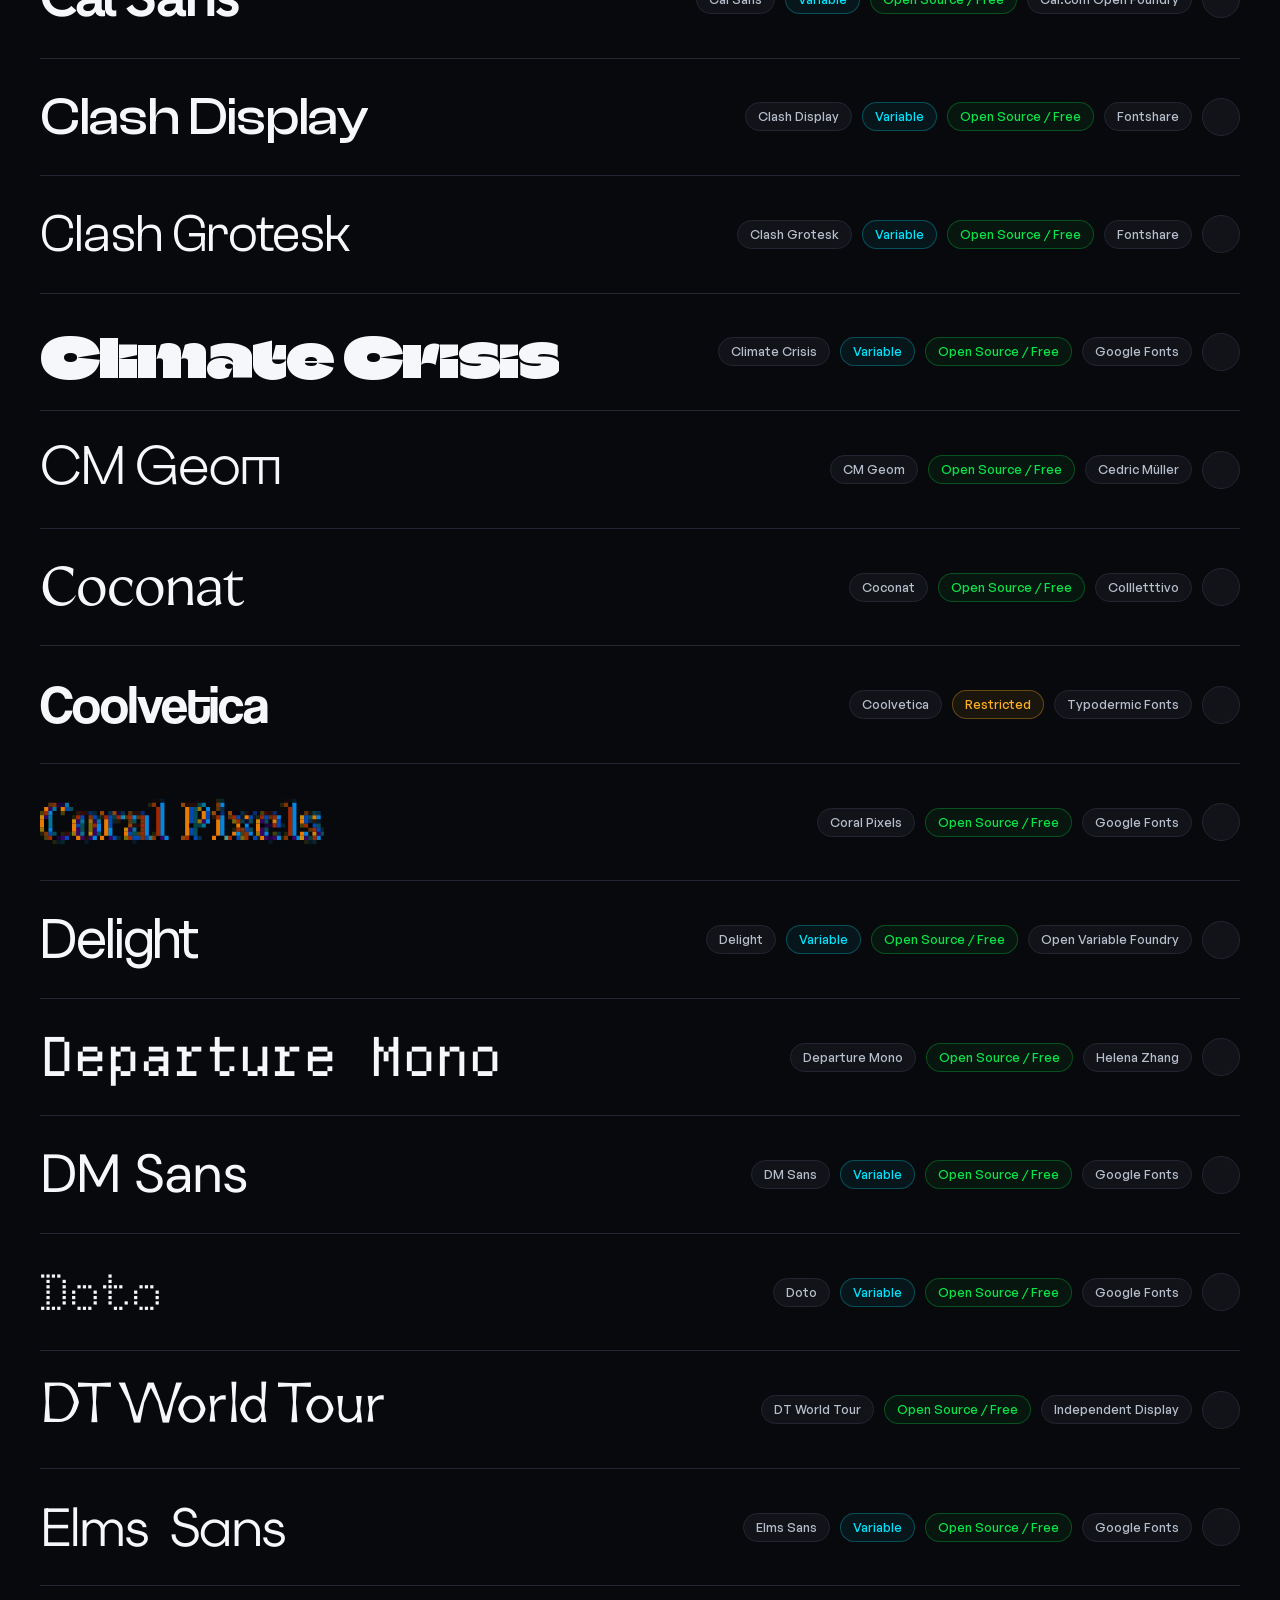
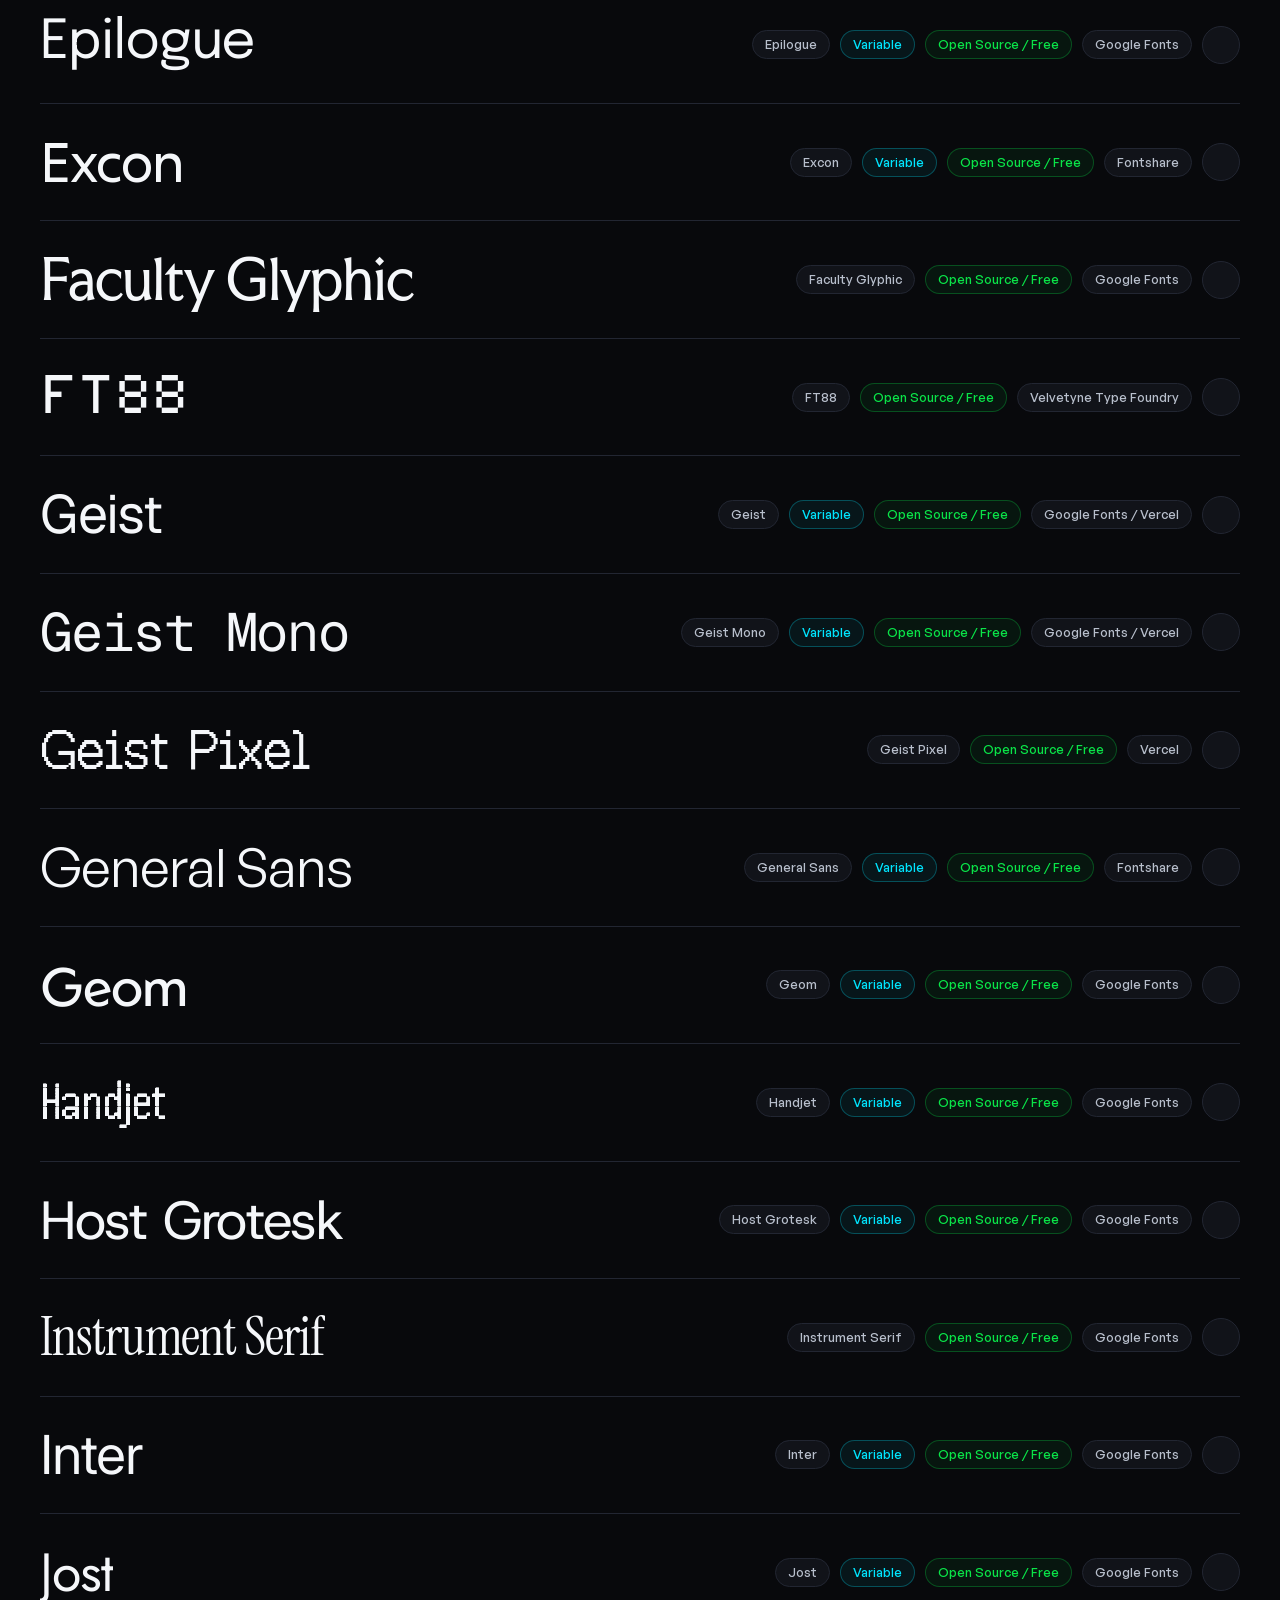
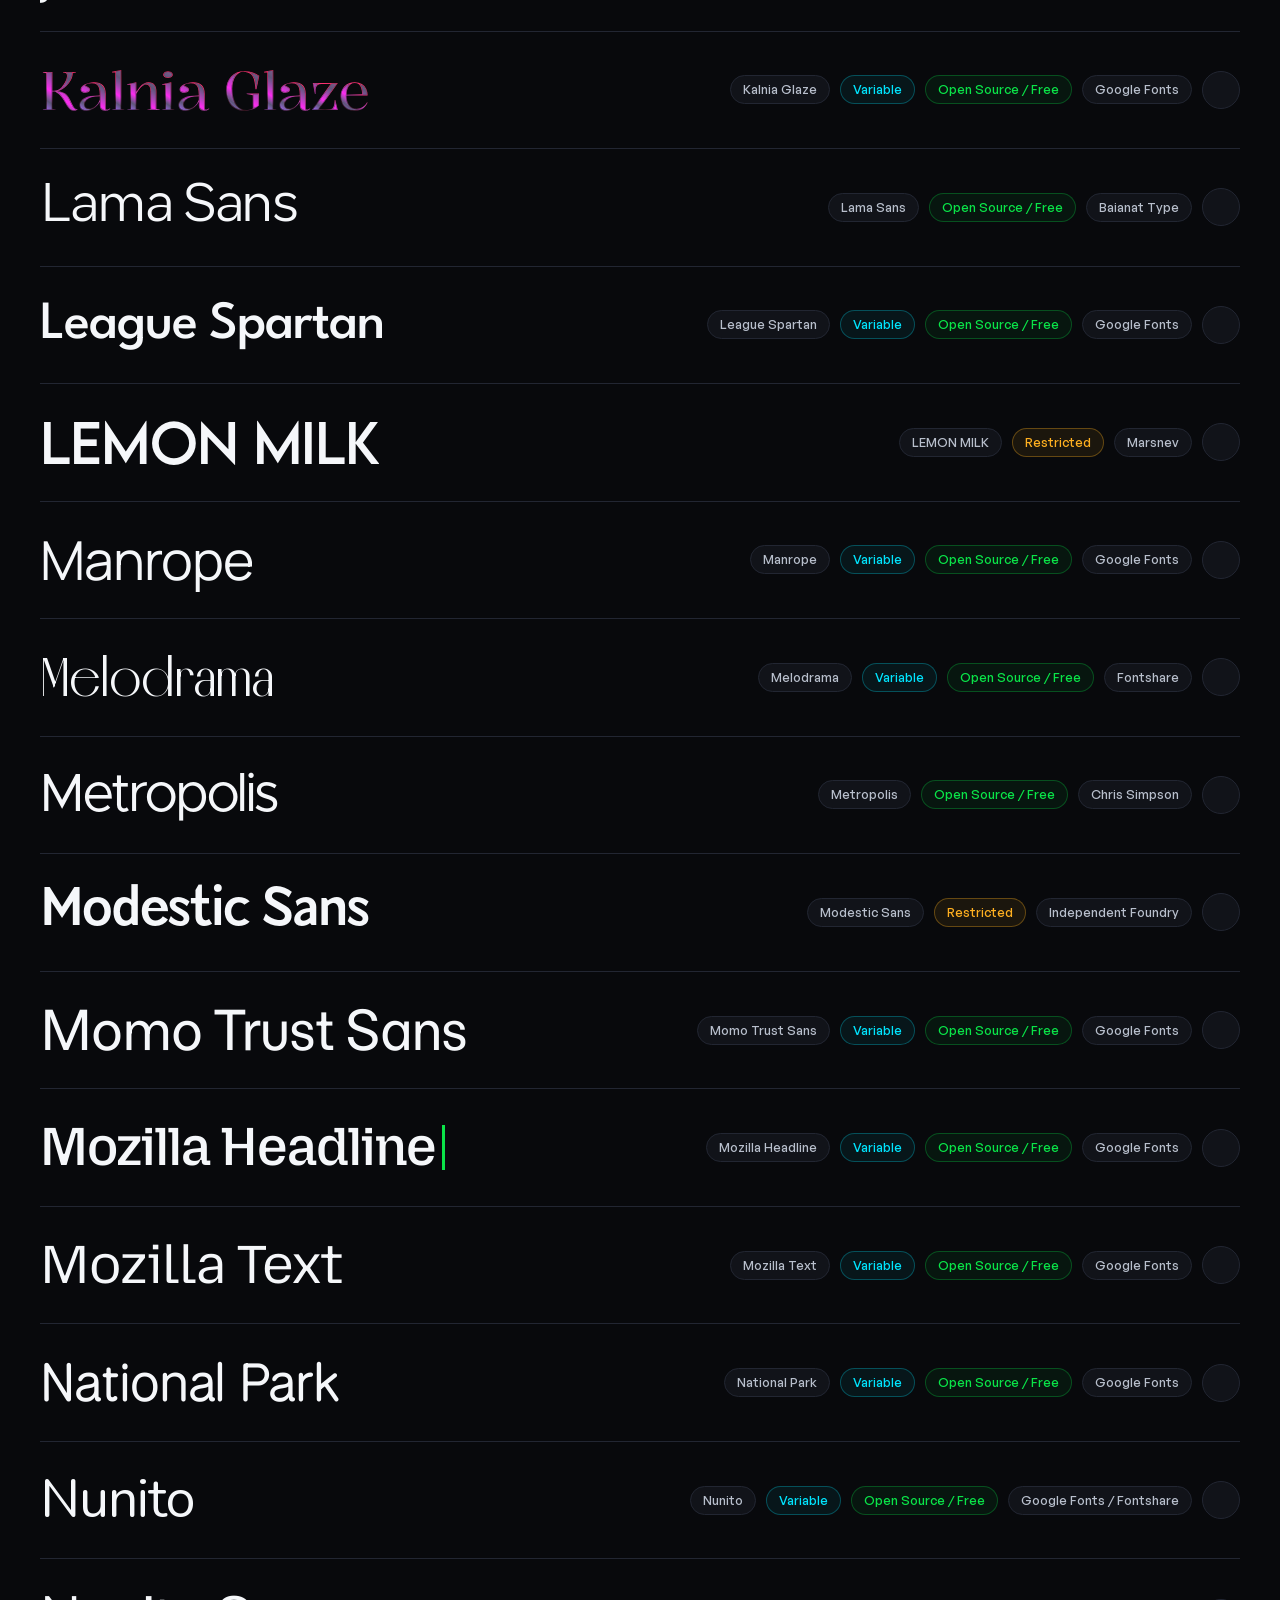
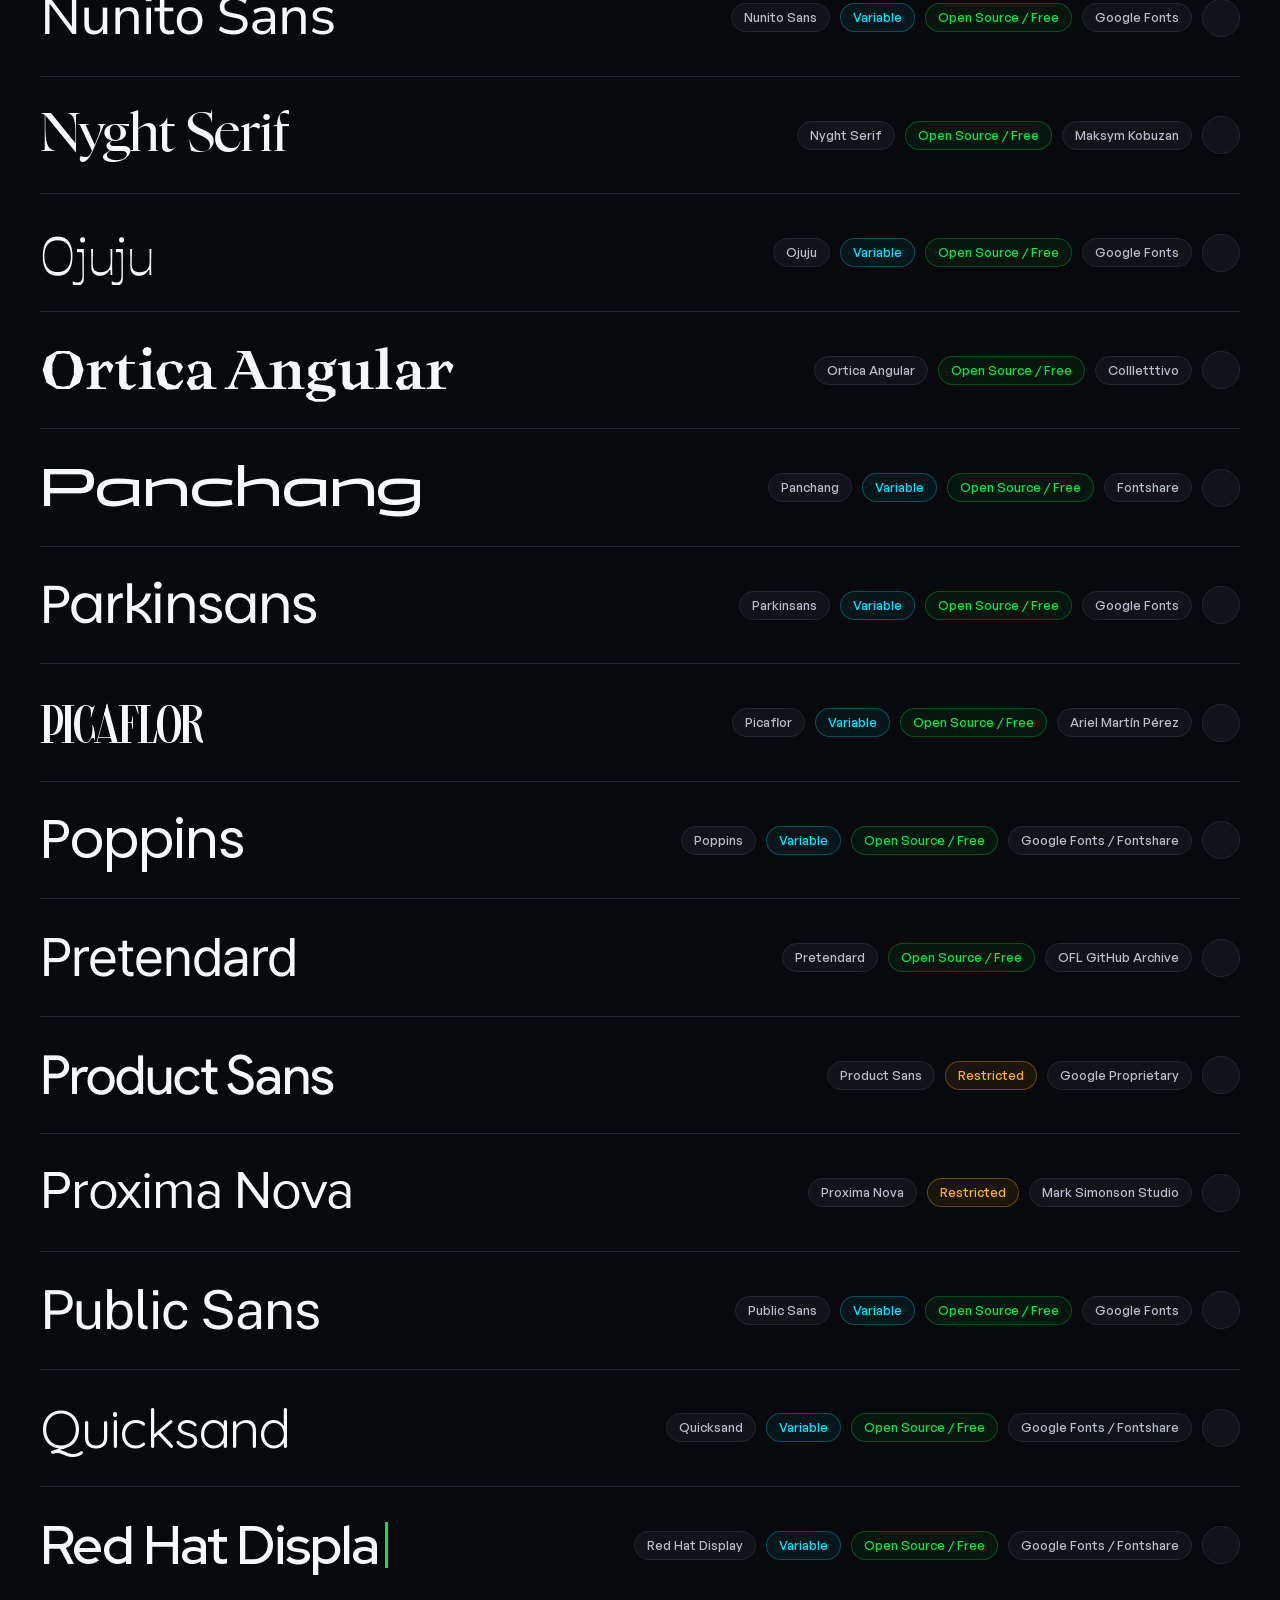
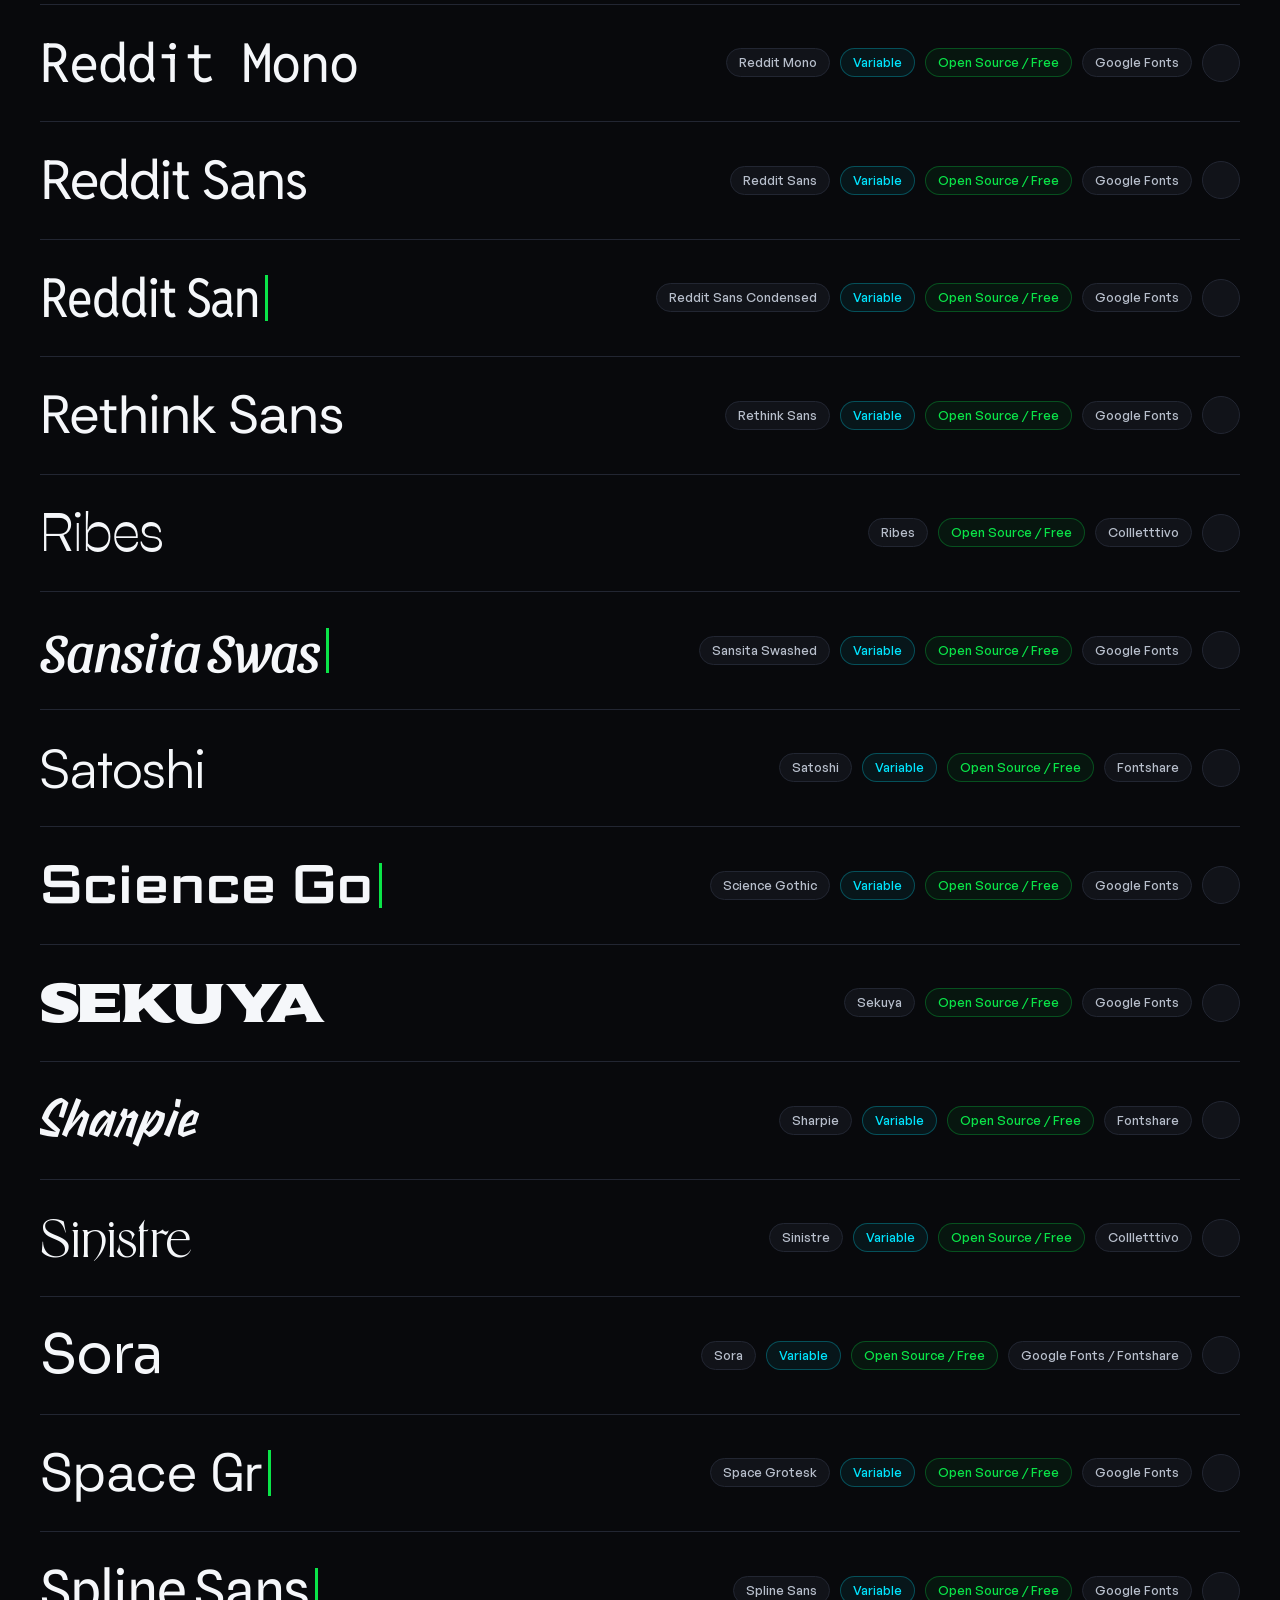
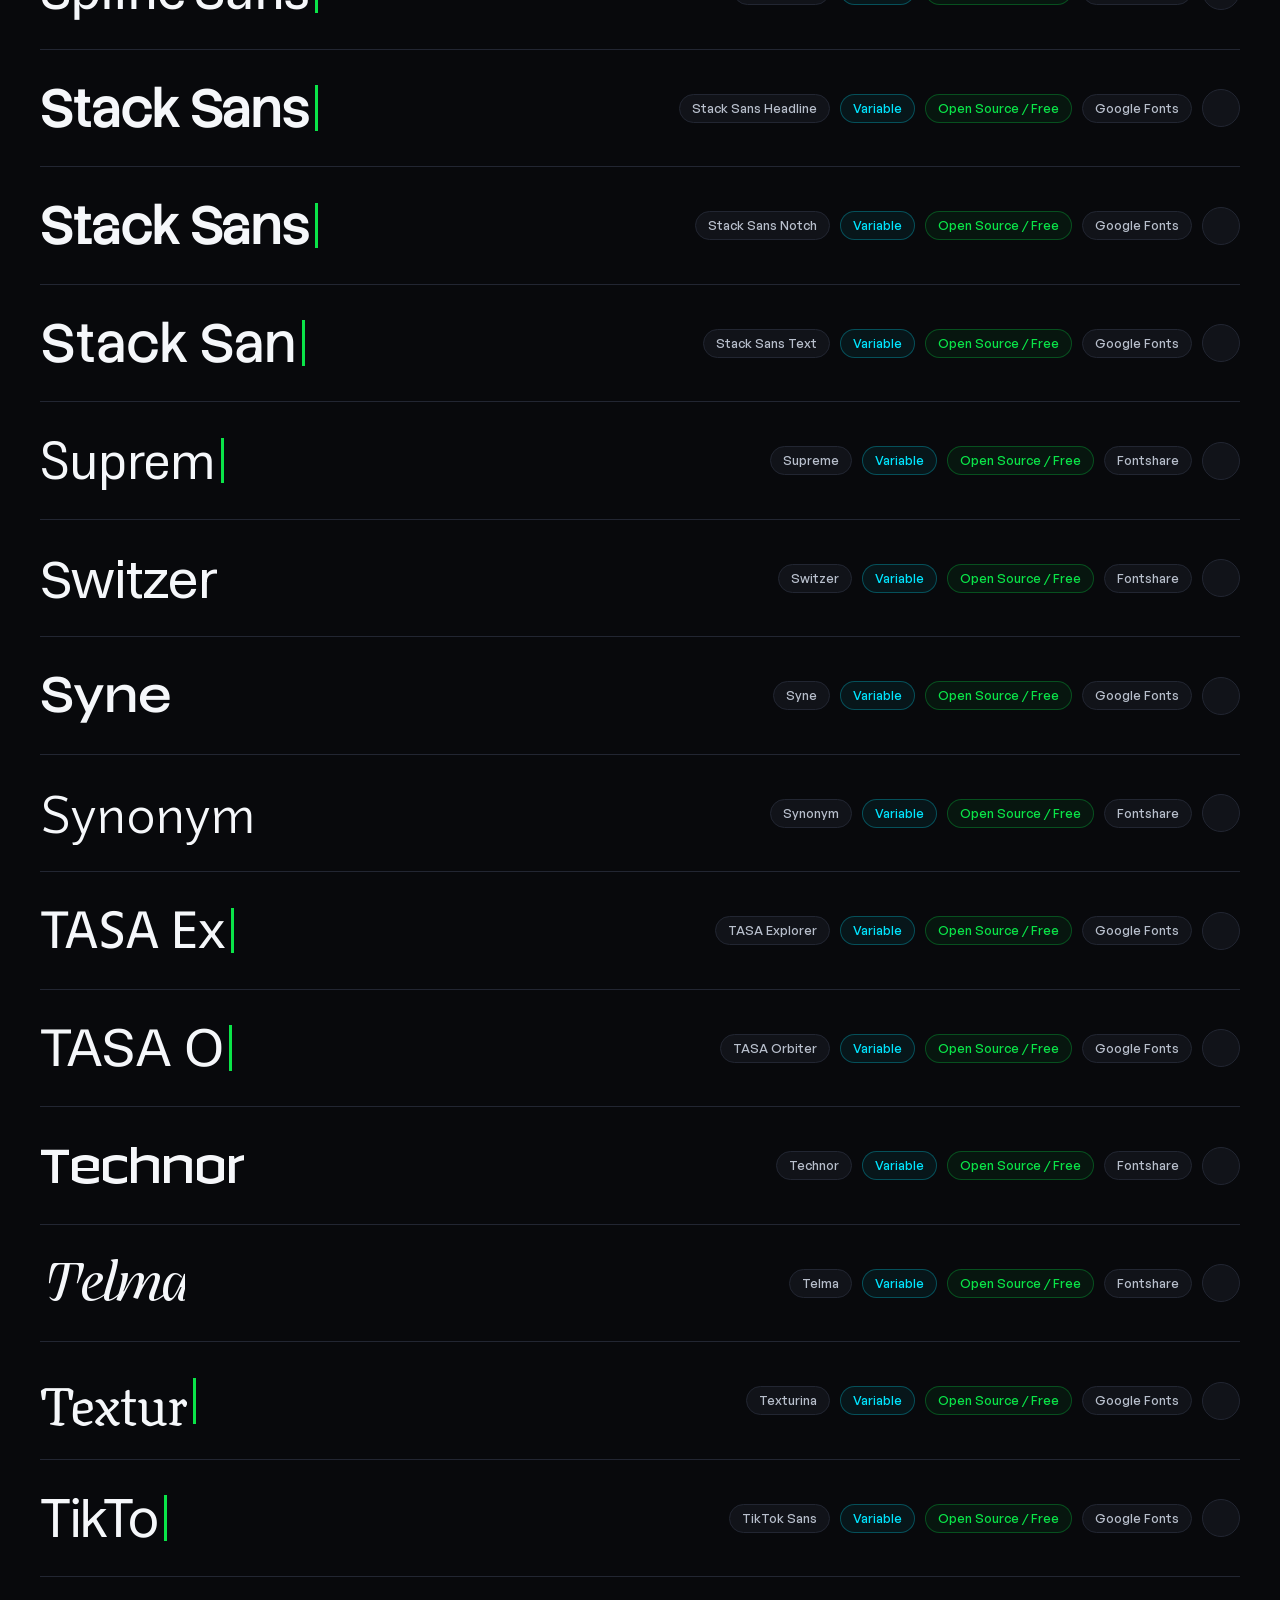
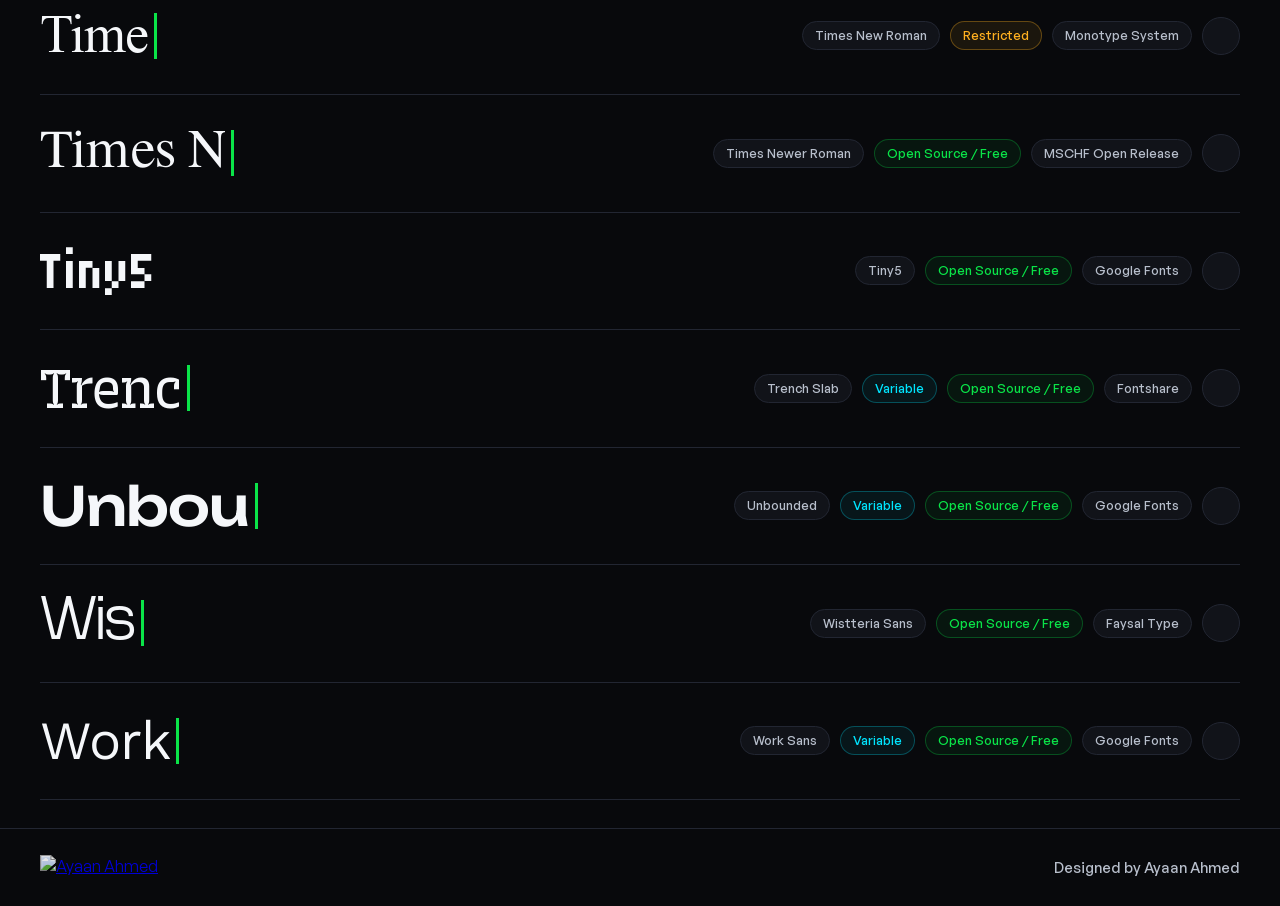
==== commit 5e256c53: "Update fonts.html" ====
--- a/fonts.html
+++ b/fonts.html
@@ -40,7 +40,7 @@
 
         <div class="custom-text-field">
           <i class="ph ph-text-t"></i>
-          <input type="text" id="customHeadingInput" placeholder="Type custom preview text..." autocomplete="off">
+          <input type="text" id="customHeadingInput" placeholder="Custom text..." autocomplete="off">
           <button type="button" id="clearCustomTextBtn" class="clear-input-btn" aria-label="Reset preview text" hidden>
             <i class="ph-bold ph-x"></i>
           </button>
--- a/styles.css
+++ b/styles.css
@@ -1,6 +1,6 @@
 @font-face {
   font-family: 'Switzer';
-  src: url('fonts/Switzer Variable/Switzer-Variable.ttf') format('truetype');
+  src: url("fonts/Switzer%20Variable/Switzer-Variable.ttf") format('truetype'), url("fonts/Switzer Variable/Switzer-Variable.ttf") format('truetype');
   font-weight: 100 900;
   font-style: normal;
   font-display: swap;
@@ -8,7 +8,7 @@
 
 @font-face {
   font-family: 'Switzer';
-  src: url('fonts/Switzer Variable/Switzer-VariableItalic.ttf') format('truetype');
+  src: url("fonts/Switzer%20Variable/Switzer-VariableItalic.ttf") format('truetype'), url("fonts/Switzer Variable/Switzer-VariableItalic.ttf") format('truetype');
   font-weight: 100 900;
   font-style: italic;
   font-display: swap;
@@ -16,7 +16,7 @@
 
 @font-face {
   font-family: 'General Sans';
-  src: url('fonts/General Sans Variable/GeneralSans-Variable.ttf') format('truetype');
+  src: url("fonts/General%20Sans%20Variable/GeneralSans-Variable.ttf") format('truetype'), url("fonts/General Sans Variable/GeneralSans-Variable.ttf") format('truetype');
   font-weight: 200 700;
   font-style: normal;
   font-display: swap;
@@ -24,7 +24,7 @@
 
 @font-face {
   font-family: 'General Sans';
-  src: url('fonts/General Sans Variable/GeneralSans-VariableItalic.ttf') format('truetype');
+  src: url("fonts/General%20Sans%20Variable/GeneralSans-VariableItalic.ttf") format('truetype'), url("fonts/General Sans Variable/GeneralSans-VariableItalic.ttf") format('truetype');
   font-weight: 200 700;
   font-style: italic;
   font-display: swap;
@@ -89,7 +89,7 @@
   display: flex;
   align-items: center;
   justify-content: center;
-  padding: 40px 24px;
+  padding: 36px 20px;
   position: relative;
 }
 
@@ -100,7 +100,7 @@
   flex-direction: column;
   align-items: center;
   text-align: center;
-  gap: 44px;
+  gap: 40px;
   max-width: 100%;
 }
 
@@ -129,7 +129,8 @@
   display: inline-flex;
   align-items: center;
   justify-content: center;
-  padding: 28px 44px;
+  padding: 24px 44px;
+  max-width: 100%;
 }
 
 .metric-guide {
@@ -138,17 +139,18 @@
   right: 0;
   top: 0;
   height: 1px;
-  background-color: rgba(255, 255, 255, 0.11);
+  background-color: rgba(255, 255, 255, 0.14);
   pointer-events: none;
   z-index: 1;
   display: flex;
   align-items: center;
-  will-change: transform;
+  transform-origin: left center;
+  will-change: transform, opacity;
 }
 
 .metric-guide span {
   font-family: var(--font-ui);
-  font-size: 0.65rem;
+  font-size: 0.64rem;
   font-weight: 600;
   letter-spacing: 0.08em;
   color: var(--accent);
@@ -161,8 +163,8 @@
   color: var(--accent-cyan);
 }
 
-.guide-desc span {
-  color: var(--text-muted);
+.guide-base span {
+  color: var(--text-secondary);
 }
 
 .inspector-box {
@@ -173,8 +175,9 @@
   height: 80px;
   border: 1.5px solid var(--accent);
   pointer-events: none;
+  opacity: 0;
   z-index: 8;
-  will-change: transform, width, height;
+  will-change: transform, width, height, opacity;
 }
 
 .inspector-tag {
@@ -208,16 +211,16 @@
   position: relative;
   z-index: 4;
   font-family: var(--font-hero);
-  font-size: clamp(3.1rem, 10.8vw, 11.4rem);
+  font-size: clamp(2.35rem, 10.2vw, 11.2rem);
   font-weight: 800;
-  line-height: 1.25;
+  line-height: 1.22;
   letter-spacing: -0.03em;
-  display: flex;
-  flex-wrap: wrap;
+  display: inline-flex;
+  flex-wrap: nowrap;
+  white-space: nowrap;
   justify-content: center;
   align-items: baseline;
-  column-gap: 0.24em;
-  row-gap: 0.08em;
+  column-gap: 0.22em;
   cursor: pointer;
   user-select: none;
 }
@@ -241,8 +244,9 @@
   display: inline-flex;
   align-items: baseline;
   justify-content: center;
-  padding: 0 0.01em;
-  will-change: transform;
+  overflow: hidden;
+  padding: 0.14em 0.012em 0.24em;
+  margin: -0.14em 0 -0.24em;
 }
 
 .char-main {
@@ -307,7 +311,7 @@
 }
 
 .personal-logo-footer {
-  height: 26px;
+  height: 25px;
   width: auto;
   display: block;
 }
@@ -327,7 +331,7 @@
   display: flex;
   align-items: center;
   justify-content: space-between;
-  gap: 18px;
+  gap: 16px;
   flex-wrap: wrap;
 }
 
@@ -345,6 +349,11 @@
   font-weight: 700;
   letter-spacing: -0.025em;
   white-space: nowrap;
+  transition: color 0.2s ease;
+}
+
+.brand-link:hover {
+  color: var(--accent);
 }
 
 .brand-sep {
@@ -390,9 +399,9 @@
   background: transparent;
   border: none;
   color: var(--text-secondary);
-  font-size: 0.9rem;
+  font-size: 0.88rem;
   font-weight: 500;
-  padding: 7px 14px;
+  padding: 7px 13px;
   border-radius: 8px;
   cursor: pointer;
   transition: color 0.25s ease;
@@ -422,9 +431,9 @@
   background: transparent;
   border: 1px solid transparent;
   color: var(--text-secondary);
-  font-size: 0.85rem;
+  font-size: 0.84rem;
   font-weight: 500;
-  padding: 7px 11px;
+  padding: 7px 10px;
   border-radius: 8px;
   cursor: pointer;
   transition: all 0.2s ease;
@@ -441,13 +450,15 @@
   border-color: var(--border-hover);
 }
 
+.custom-text-field,
 .search-field {
   position: relative;
   display: flex;
   align-items: center;
 }
 
-.search-field i {
+.custom-text-field > i,
+.search-field > i {
   position: absolute;
   left: 13px;
   color: var(--text-secondary);
@@ -455,31 +466,69 @@
   pointer-events: none;
 }
 
+.custom-text-field input {
+  background-color: var(--surface);
+  border: 1px solid var(--border);
+  border-radius: 12px;
+  padding: 9px 32px 9px 36px;
+  font-size: 0.88rem;
+  color: var(--text);
+  width: 215px;
+  outline: none;
+  transition: border-color 0.2s ease, width 0.25s cubic-bezier(0.16, 1, 0.3, 1);
+}
+
+.custom-text-field input::placeholder,
+.search-field input::placeholder {
+  color: var(--text-muted);
+}
+
+.custom-text-field input:focus {
+  border-color: var(--accent);
+  width: 255px;
+}
+
+.clear-input-btn {
+  position: absolute;
+  right: 8px;
+  width: 22px;
+  height: 22px;
+  border-radius: 50%;
+  border: none;
+  background-color: var(--surface-elevated);
+  color: var(--text-secondary);
+  display: inline-flex;
+  align-items: center;
+  justify-content: center;
+  font-size: 0.75rem;
+  cursor: pointer;
+}
+
+.clear-input-btn:hover {
+  color: var(--text);
+}
+
 .search-field input {
   background-color: var(--surface);
   border: 1px solid var(--border);
   border-radius: 12px;
   padding: 9px 14px 9px 36px;
-  font-size: 0.9rem;
-  color: var(--text);
-  width: 200px;
+  font-size: 0.88rem;
+  color: var(--text);
+  width: 175px;
   outline: none;
   transition: border-color 0.2s ease, width 0.25s cubic-bezier(0.16, 1, 0.3, 1);
 }
 
-.search-field input::placeholder {
-  color: var(--text-muted);
-}
-
 .search-field input:focus {
   border-color: var(--accent);
-  width: 240px;
+  width: 215px;
 }
 
 .index-wrapper {
   max-width: 1440px;
   margin: 0 auto;
-  padding: 8px 40px 110px;
+  padding: 8px 40px 28px;
 }
 
 .type-index-list {
@@ -501,25 +550,34 @@
   background: transparent;
   border: none;
   text-align: left;
-  padding: 28px 0;
+  padding: 26px 0;
   display: flex;
   align-items: center;
   justify-content: space-between;
   gap: 20px;
   cursor: pointer;
   color: var(--text);
+  min-width: 0;
 }
 
 .row-display-name {
-  font-size: clamp(1.75rem, 4.5vw, 4.1rem);
+  font-size: clamp(1.75rem, 4.2vw, 3.9rem);
   line-height: 1.2;
   letter-spacing: -0.02em;
   color: var(--text);
   transition: transform 0.35s cubic-bezier(0.16, 1, 0.3, 1), color 0.2s ease;
-  word-break: break-word;
   display: inline-flex;
   align-items: center;
   min-height: 1.2em;
+  min-width: 0;
+  flex: 1;
+  overflow: hidden;
+}
+
+.typed-text {
+  overflow: hidden;
+  text-overflow: ellipsis;
+  white-space: nowrap;
 }
 
 .typed-cursor {
@@ -528,14 +586,17 @@
   height: 0.85em;
   background-color: var(--accent);
   margin-left: 6px;
+  flex-shrink: 0;
   vertical-align: baseline;
   animation: cursorBlink 0.75s infinite;
 }
 
 .typed-cursor.done {
   opacity: 0;
+  width: 0;
+  margin-left: 0;
   animation: none;
-  transition: opacity 0.3s ease;
+  transition: opacity 0.25s ease;
 }
 
 @keyframes cursorBlink {
@@ -557,7 +618,6 @@
   align-items: center;
   gap: 10px;
   flex-shrink: 0;
-  flex-wrap: wrap;
   justify-content: flex-end;
 }
 
@@ -602,6 +662,7 @@
   justify-content: center;
   font-size: 1.05rem;
   color: var(--text-secondary);
+  flex-shrink: 0;
   transition: transform 0.3s cubic-bezier(0.16, 1, 0.3, 1), background-color 0.2s ease, color 0.2s ease, border-color 0.2s ease;
 }
 
@@ -905,57 +966,29 @@
   background-color: #24F55E;
 }
 
-.pair-dock-wrap {
+.pair-corner-btn {
   position: fixed;
-  bottom: 22px;
-  left: 50%;
-  transform: translateX(-50%);
-  z-index: 80;
-  pointer-events: none;
-}
-
-.pair-dock-pill {
-  pointer-events: auto;
-  display: inline-flex;
-  align-items: center;
-  gap: 12px;
-  padding: 10px 18px;
-  border-radius: 999px;
-  background-color: var(--surface-elevated);
-  border: 1px solid var(--border-hover);
-  color: var(--text);
+  bottom: 24px;
+  right: 24px;
+  width: 54px;
+  height: 54px;
+  border-radius: 50%;
+  background-color: var(--accent);
+  color: var(--accent-dark);
+  border: none;
+  display: inline-flex;
+  align-items: center;
+  justify-content: center;
+  font-size: 1.4rem;
   cursor: pointer;
-  box-shadow: 0 12px 32px rgba(0, 0, 0, 0.55);
-  transition: border-color 0.2s ease, transform 0.2s ease;
-}
-
-.pair-dock-pill:hover {
-  border-color: var(--accent);
-  transform: translateY(-2px);
-}
-
-.pair-dock-tag {
-  display: inline-flex;
-  align-items: center;
-  gap: 6px;
-  font-size: 0.82rem;
-  font-weight: 600;
-  color: var(--accent);
-}
-
-.pair-dock-readout {
-  font-size: 0.86rem;
-  font-weight: 500;
-  color: var(--text-secondary);
-  max-width: 240px;
-  overflow: hidden;
-  text-overflow: ellipsis;
-  white-space: nowrap;
-}
-
-.pair-dock-caret {
-  font-size: 0.9rem;
-  color: var(--text-secondary);
+  z-index: 85;
+  box-shadow: 0 10px 28px rgba(0, 0, 0, 0.65);
+  transition: transform 0.25s cubic-bezier(0.16, 1, 0.3, 1), background-color 0.2s ease;
+}
+
+.pair-corner-btn:hover {
+  transform: translateY(-3px) scale(1.05);
+  background-color: #24F55E;
 }
 
 .pair-drawer {
@@ -1067,6 +1100,7 @@
 
 .pair-role-weight {
   color: var(--accent);
+  font-variant-numeric: tabular-nums;
 }
 
 .pair-select {
@@ -1114,6 +1148,11 @@
   cursor: pointer;
 }
 
+.pair-mini-slider input[type="range"]:disabled {
+  opacity: 0.35;
+  cursor: not-allowed;
+}
+
 .pair-canvas-col {
   background-color: var(--bg);
   border: 1px solid var(--border);
@@ -1145,7 +1184,7 @@
 
 .library-footer {
   border-top: 1px solid var(--border);
-  padding: 36px 40px 96px;
+  padding: 26px 40px;
 }
 
 .footer-inner {
@@ -1166,7 +1205,7 @@
 
 .toast {
   position: fixed;
-  bottom: 76px;
+  bottom: 90px;
   right: 24px;
   background-color: var(--accent);
   color: var(--accent-dark);
@@ -1197,17 +1236,21 @@
   }
 
   .index-wrapper {
-    padding: 8px 20px 100px;
+    padding: 8px 20px 24px;
   }
 
   .pair-drawer-inner {
     padding: 20px;
   }
+
+  .library-footer {
+    padding: 24px 20px;
+  }
 }
 
 @media (max-width: 768px) {
   .hero-stage {
-    padding: 24px 16px;
+    padding: 24px 12px;
   }
 
   .hero-stack {
@@ -1219,18 +1262,17 @@
   }
 
   .title-card-rig {
-    padding: 20px 12px;
-    max-width: 100%;
+    padding: 18px 8px;
   }
 
   .gsap-hero {
-    font-size: clamp(2.65rem, 12.2vw, 4.6rem);
-    column-gap: 0.2em;
+    font-size: clamp(2.1rem, 11vw, 4.2rem);
+    column-gap: 0.18em;
   }
 
   .metric-guide span {
-    font-size: 0.56rem;
-    padding: 0 4px;
+    font-size: 0.52rem;
+    padding: 0 3px;
   }
 
   .header-inner {
@@ -1272,12 +1314,12 @@
   }
 
   .tab-btn {
-    padding: 6px 12px;
-    font-size: 0.84rem;
+    padding: 6px 11px;
+    font-size: 0.82rem;
   }
 
   .license-filter {
-    flex: 1;
+    width: 100%;
     justify-content: space-between;
   }
 
@@ -1285,53 +1327,57 @@
     flex: 1;
     text-align: center;
     padding: 6px 8px;
-    font-size: 0.8rem;
-  }
-
+    font-size: 0.78rem;
+  }
+
+  .custom-text-field,
   .search-field {
-    flex: 1;
-    min-width: 150px;
-  }
-
+    flex: 1 1 calc(50% - 4px);
+    min-width: 135px;
+  }
+
+  .custom-text-field input,
+  .custom-text-field input:focus,
   .search-field input,
   .search-field input:focus {
     width: 100%;
-    padding: 8px 12px 8px 34px;
-    font-size: 0.85rem;
+    padding: 8px 28px 8px 32px;
+    font-size: 0.82rem;
   }
 
   .index-wrapper {
-    padding: 4px 16px 96px;
+    padding: 4px 16px 16px;
   }
 
   .row-trigger {
-    padding: 20px 0;
-    gap: 12px;
+    padding: 18px 0;
+    gap: 10px;
   }
 
   .row-display-name {
-    font-size: clamp(1.55rem, 6.5vw, 2.4rem);
-  }
-
-  .row-meta .row-badge:not(.badge-var):not(.badge-open):not(.badge-restricted) {
+    font-size: clamp(1.25rem, 5.2vw, 2.05rem);
+  }
+
+  .row-meta .row-badge:not(.badge-var) {
     display: none;
   }
 
   .row-badge {
-    font-size: 0.72rem;
-    padding: 4px 9px;
+    font-size: 0.68rem;
+    padding: 3px 8px;
   }
 
   .row-toggle-icon {
-    width: 32px;
-    height: 32px;
-    font-size: 0.95rem;
+    width: 30px;
+    height: 30px;
+    font-size: 0.9rem;
   }
 
   .studio-panel {
     padding: 16px;
     gap: 16px;
     border-radius: 14px;
+    margin-bottom: 18px;
   }
 
   .specimen-stage-box {
@@ -1366,28 +1412,27 @@
     font-size: 0.82rem;
   }
 
-  .pair-dock-wrap {
-    bottom: 14px;
-    width: calc(100% - 32px);
-    display: flex;
-    justify-content: center;
-  }
-
-  .pair-dock-pill {
-    width: 100%;
-    max-width: 360px;
-    justify-content: space-between;
+  .pair-corner-btn {
+    bottom: 18px;
+    right: 16px;
+    width: 48px;
+    height: 48px;
+    font-size: 1.25rem;
   }
 
   .pair-canvas-col {
-    padding: 20px;
+    padding: 18px;
   }
 
   .pair-specimen-heading {
-    font-size: 30px;
+    font-size: 28px;
   }
 
   .library-footer {
-    padding: 24px 16px 88px;
-  }
-}
+    padding: 20px 16px;
+  }
+
+  .footer-inner {
+    padding-right: 56px;
+  }
+}
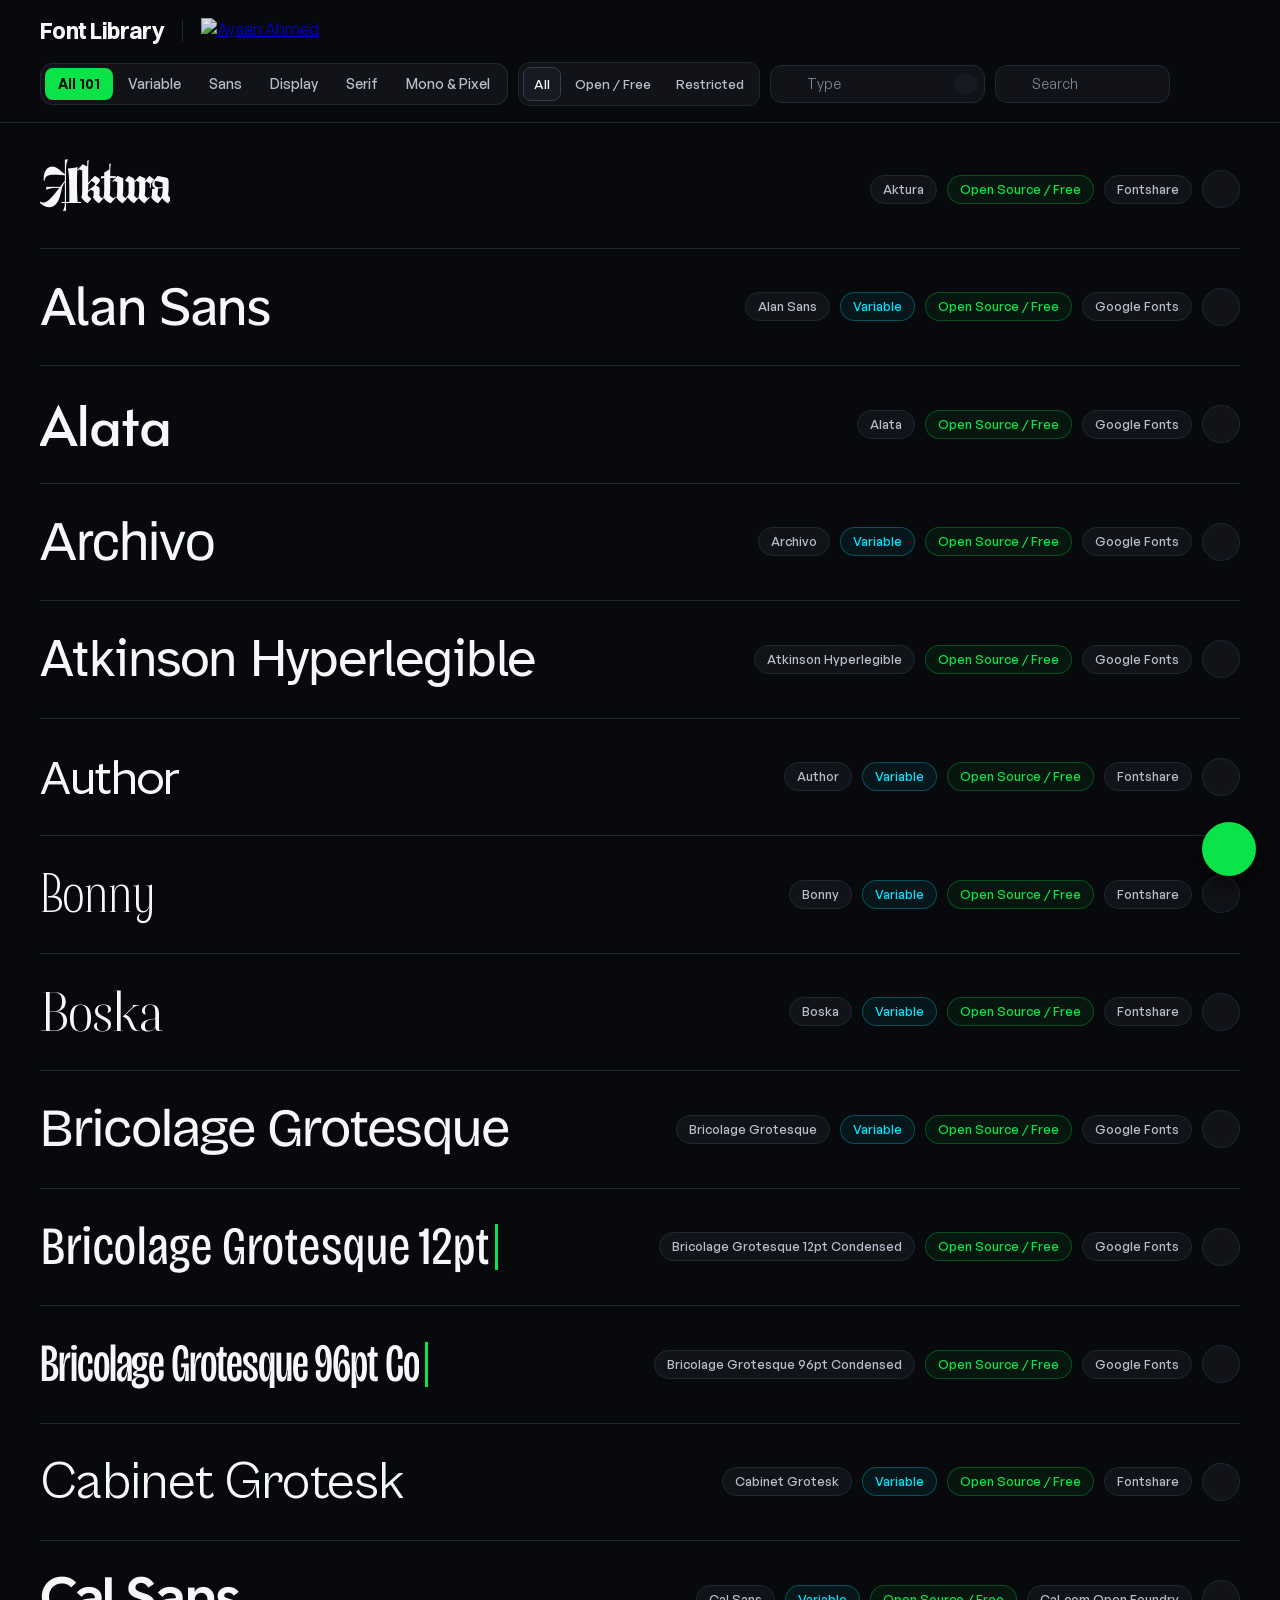
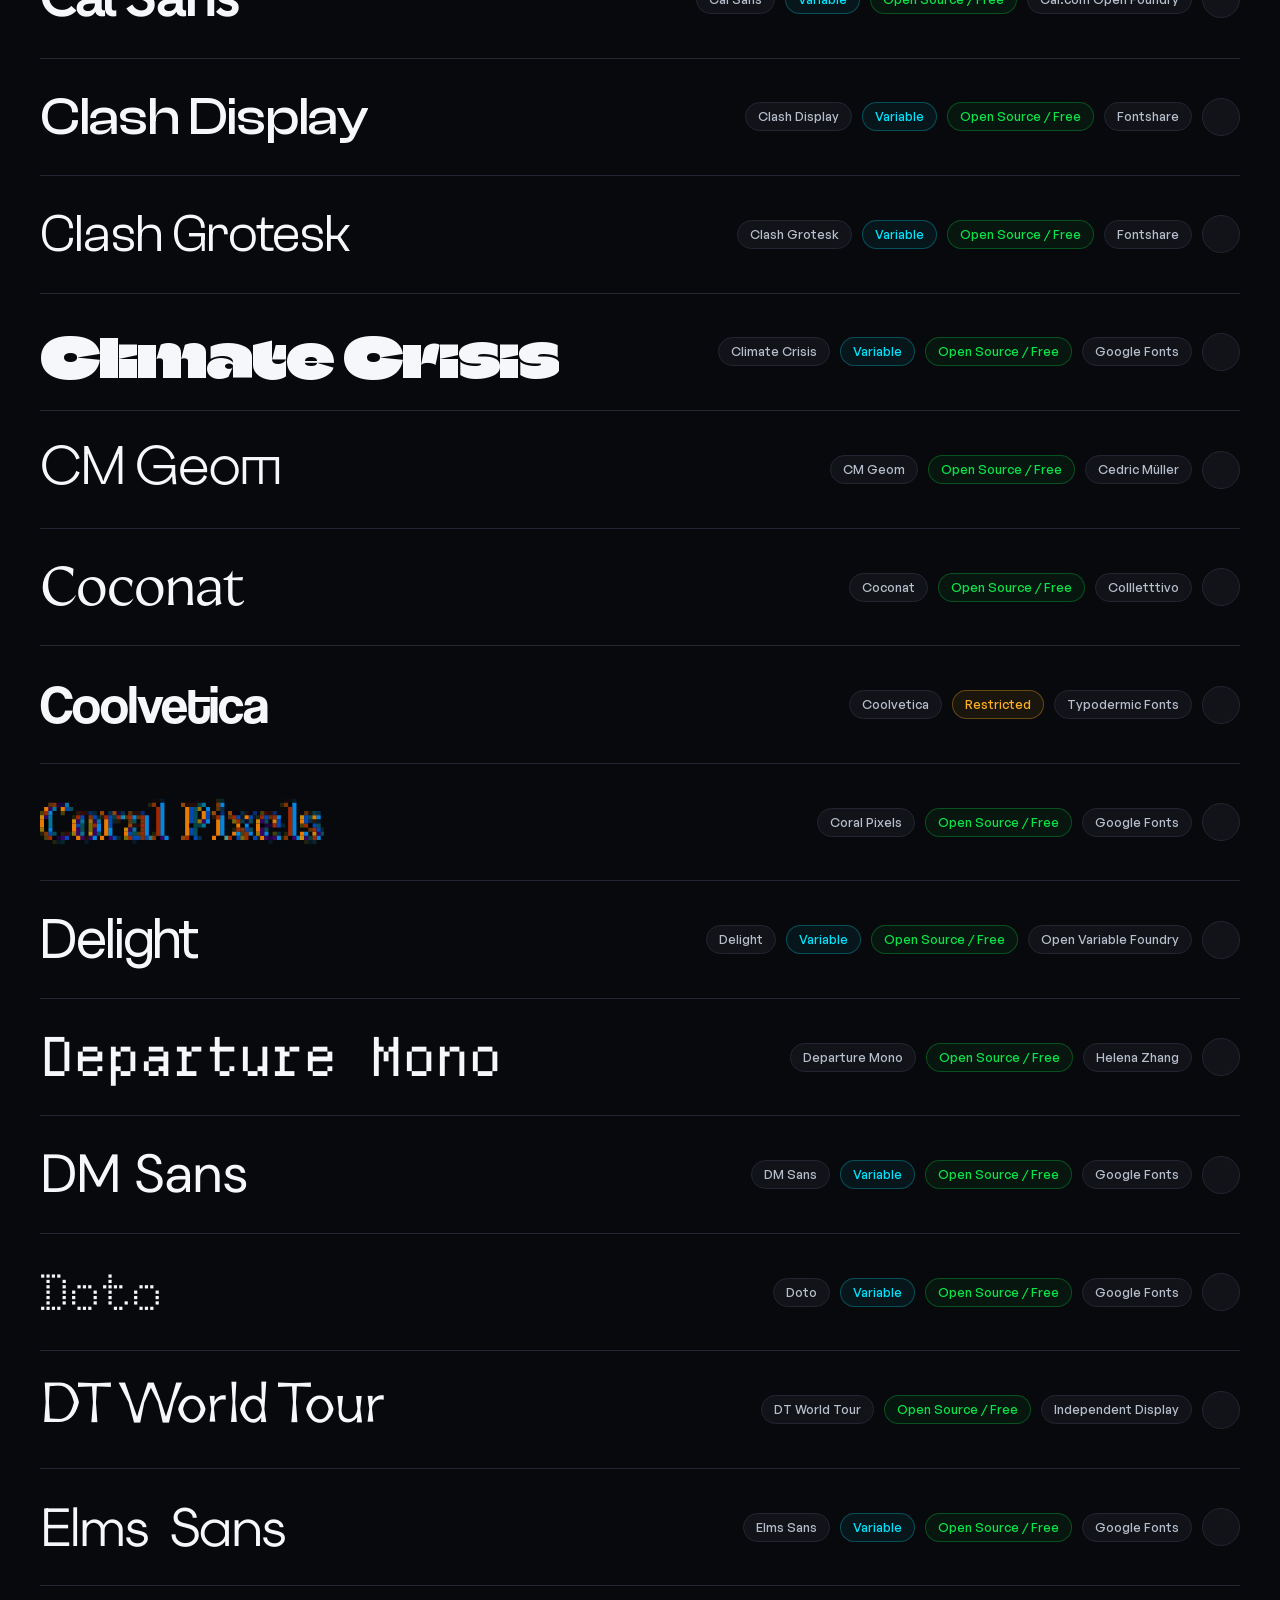
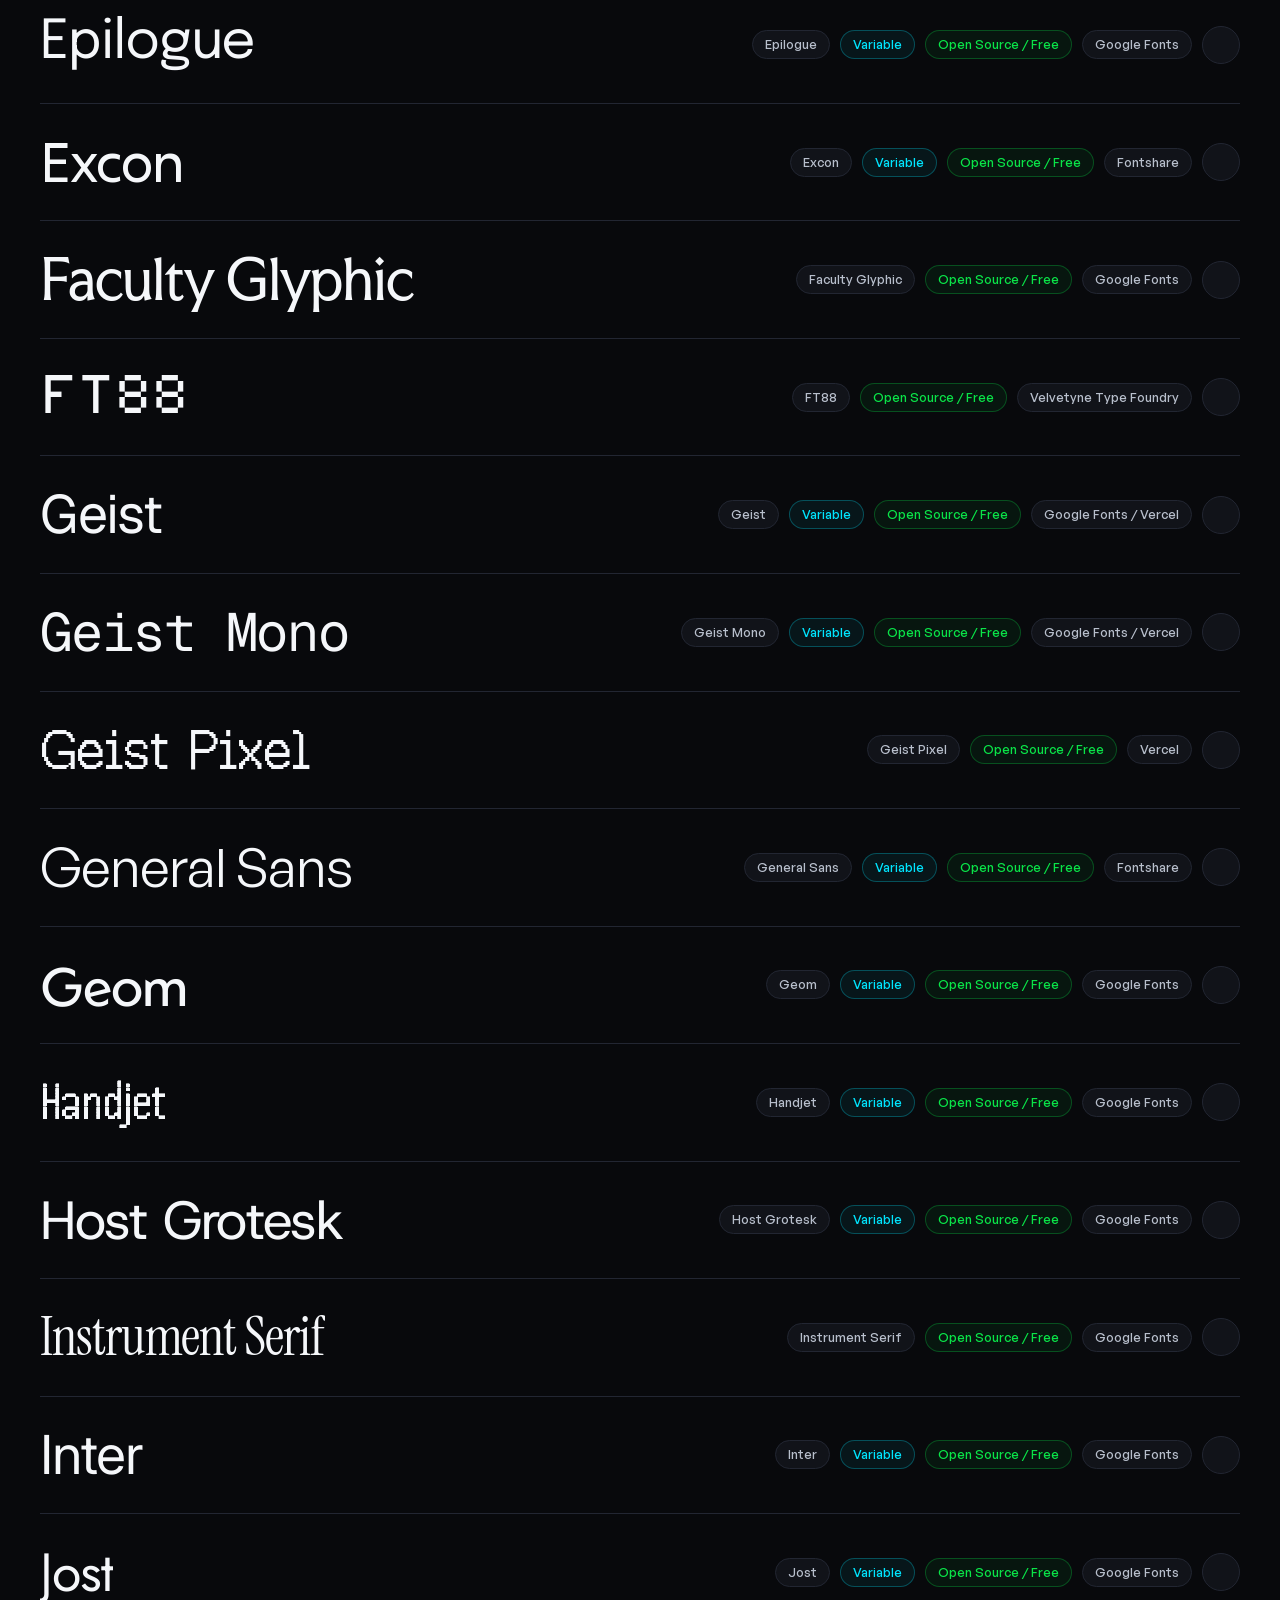
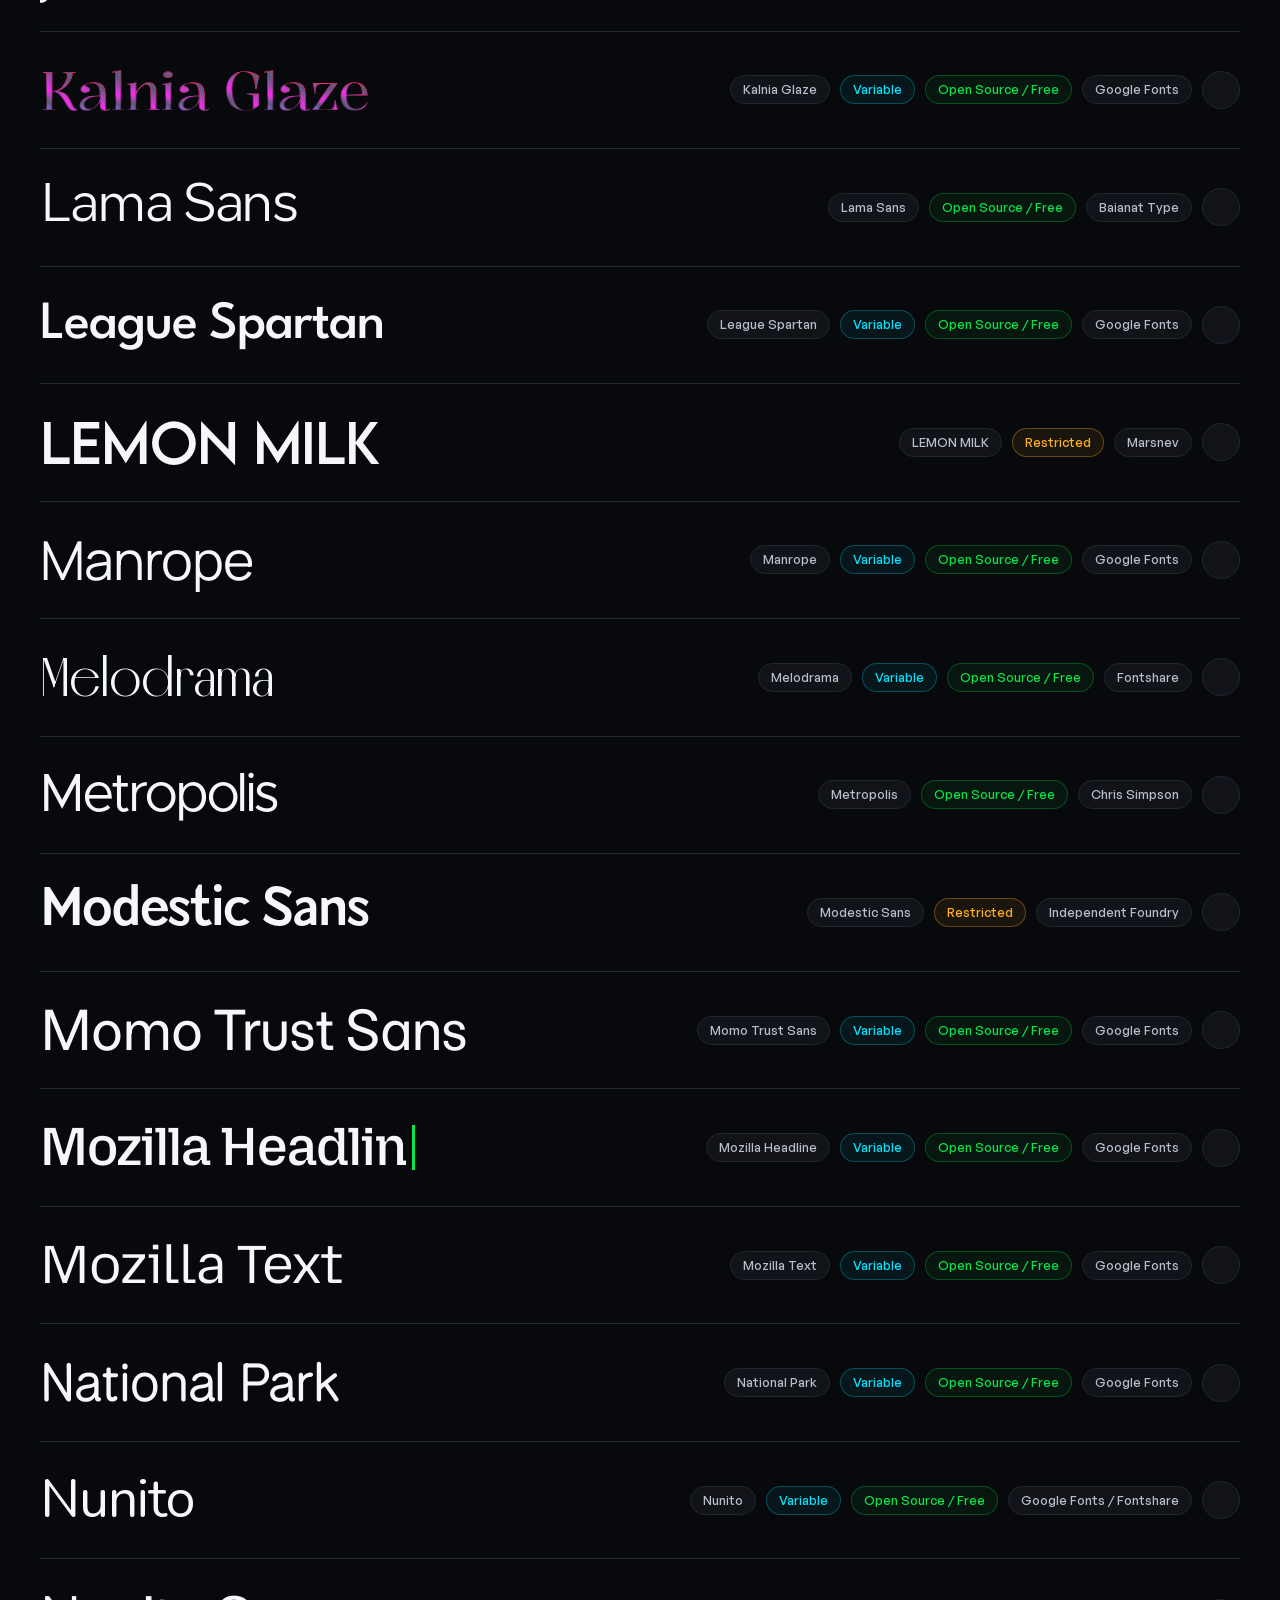
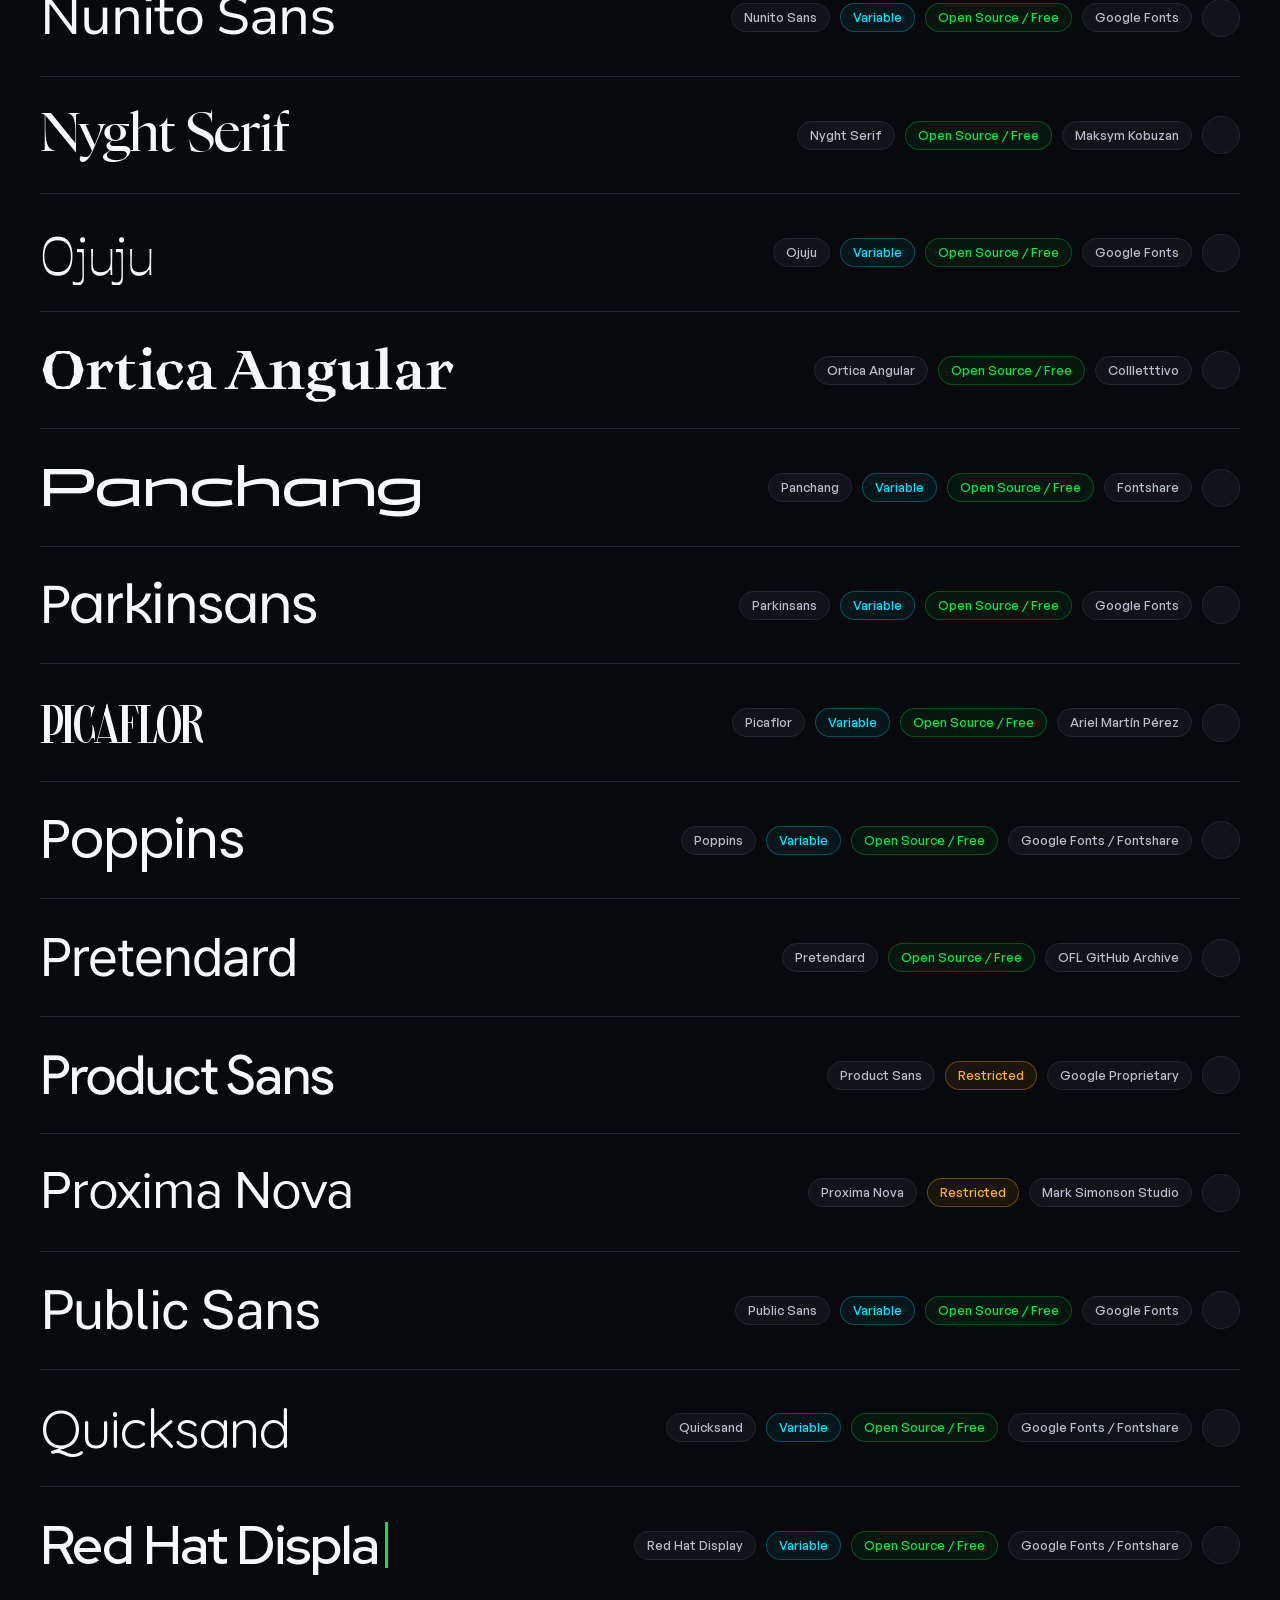
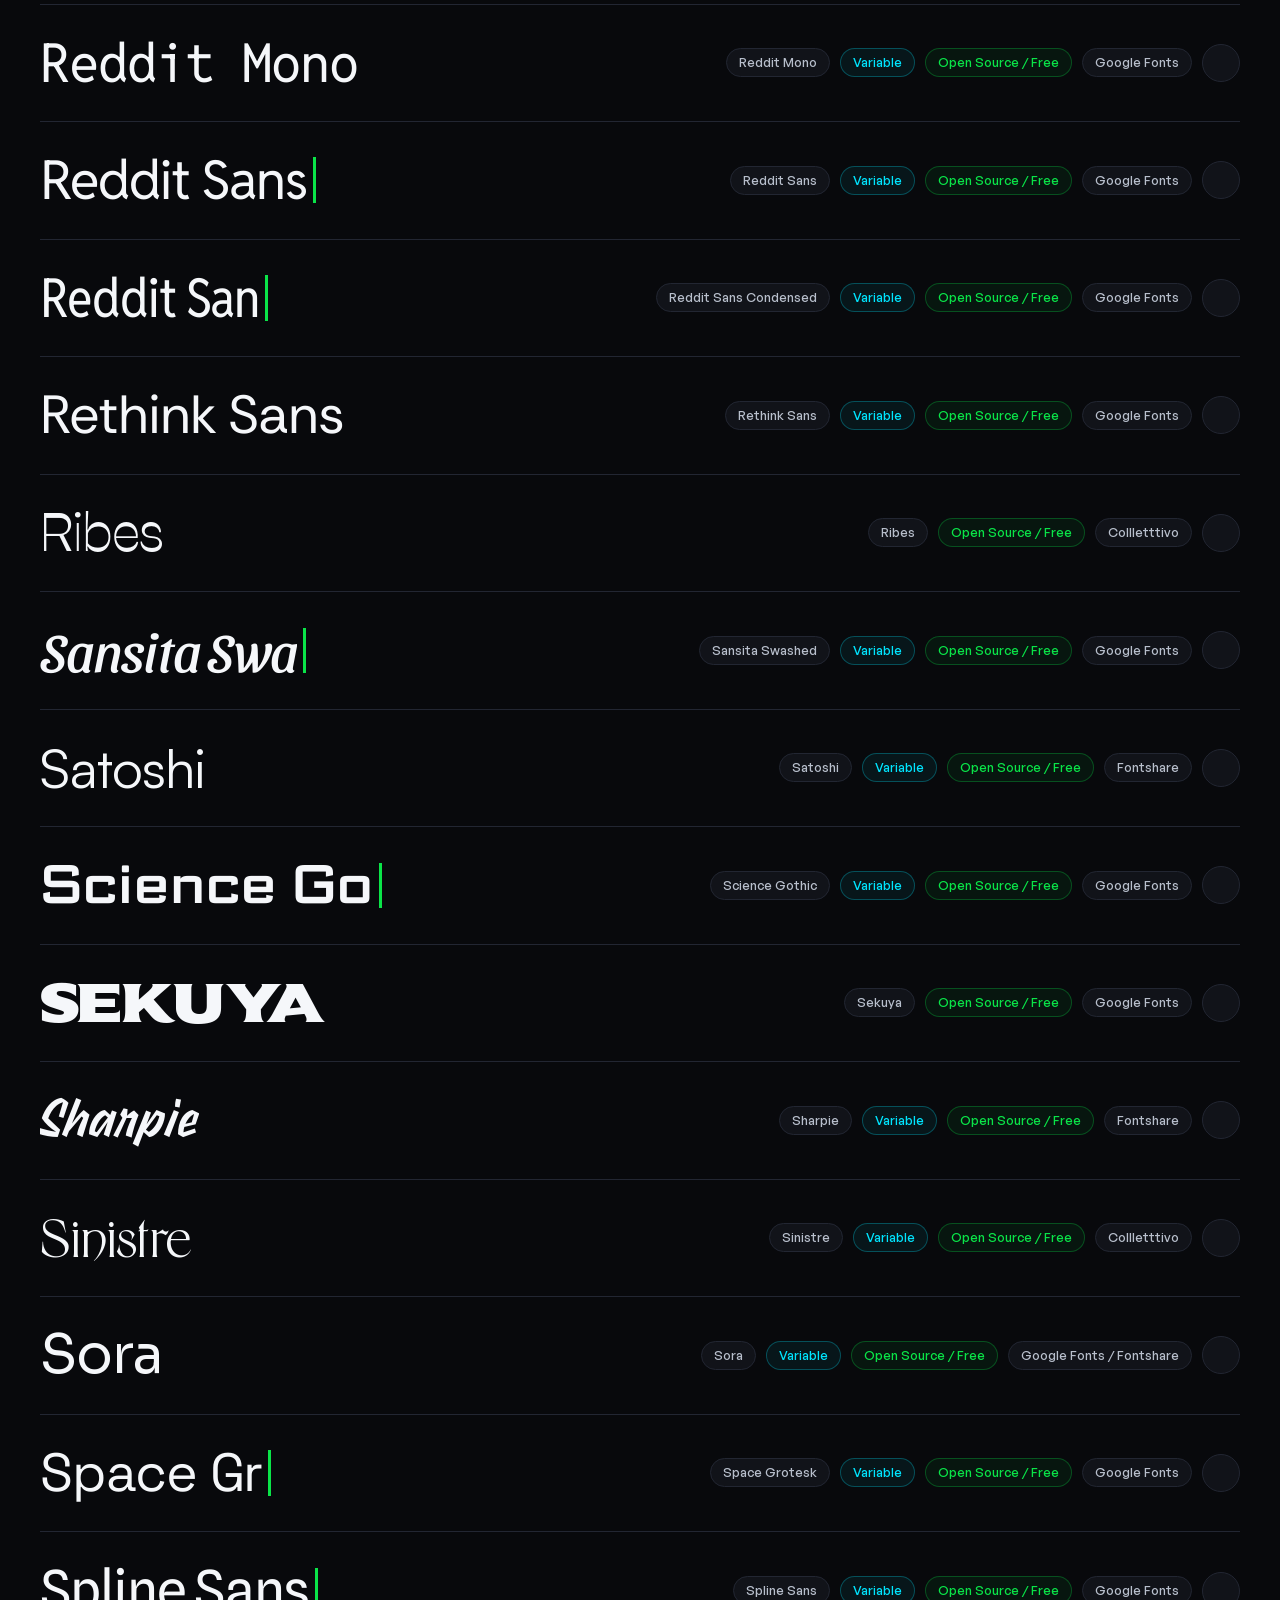
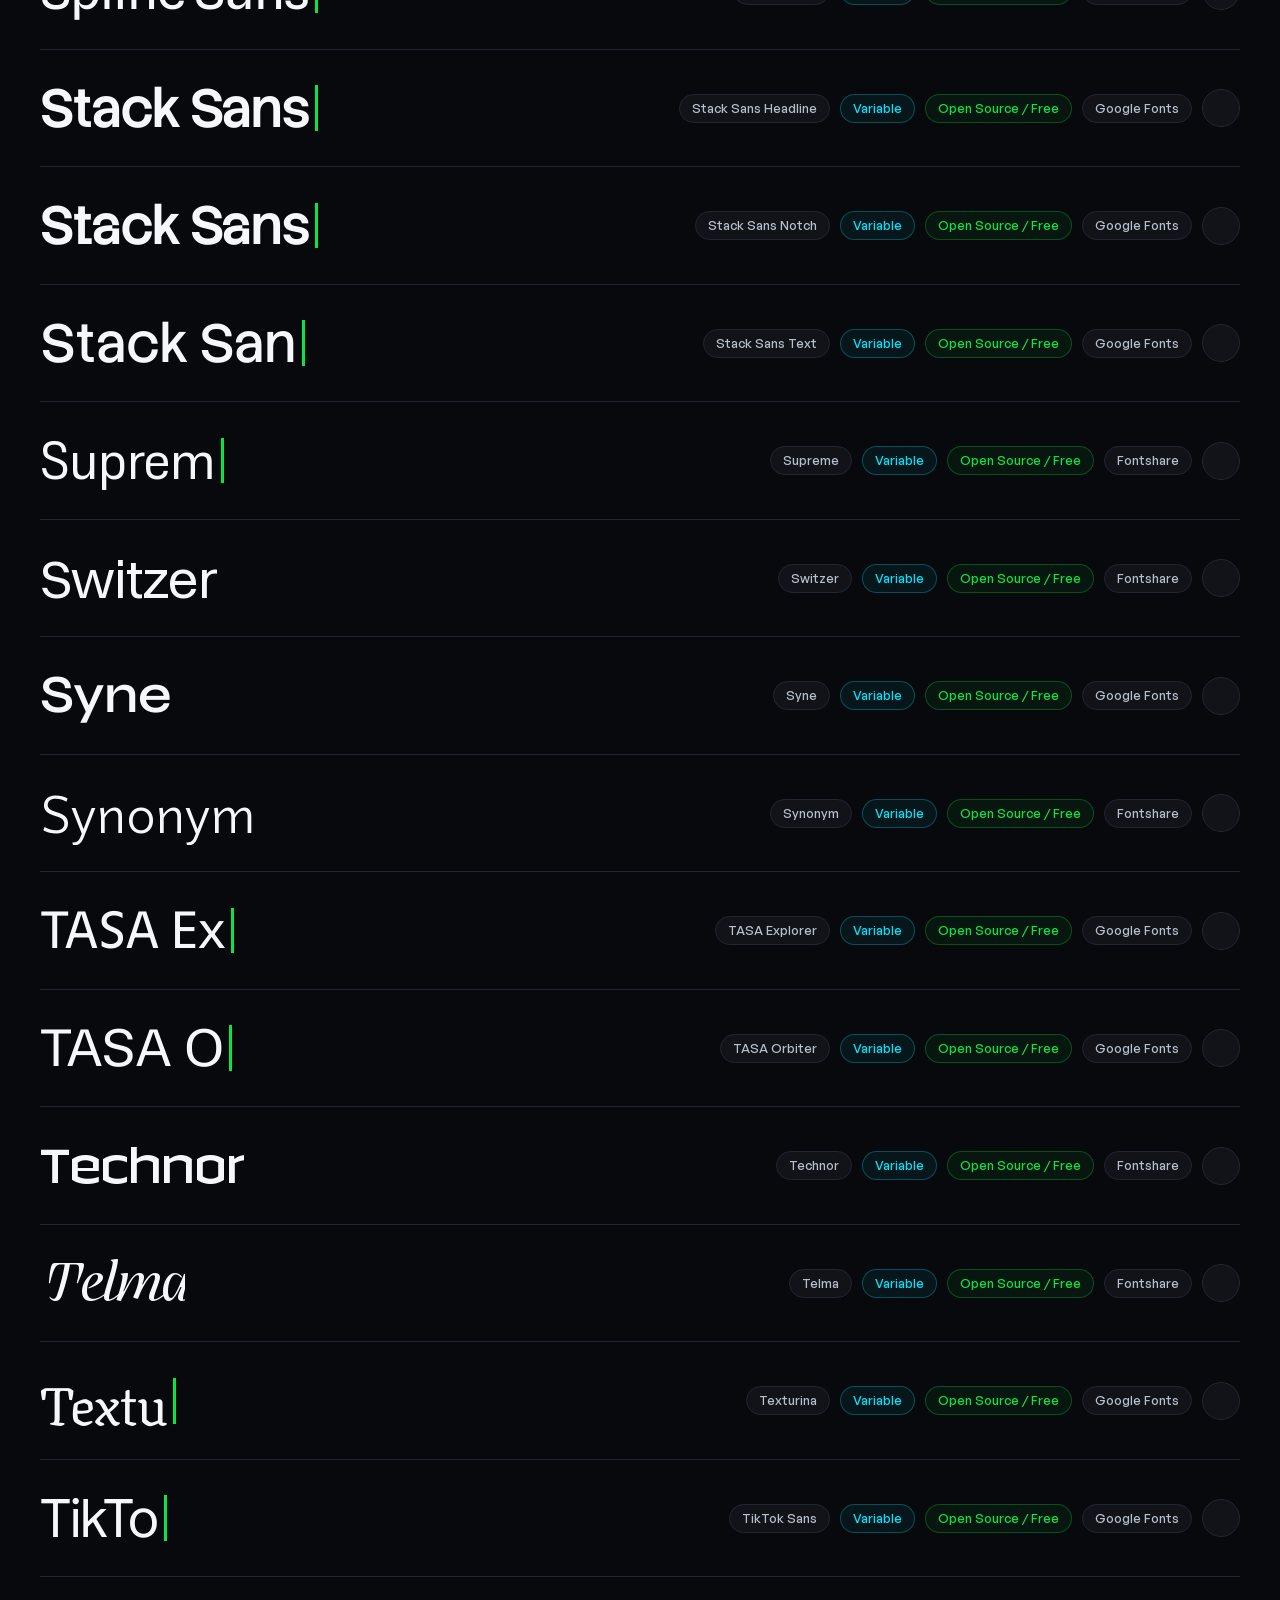
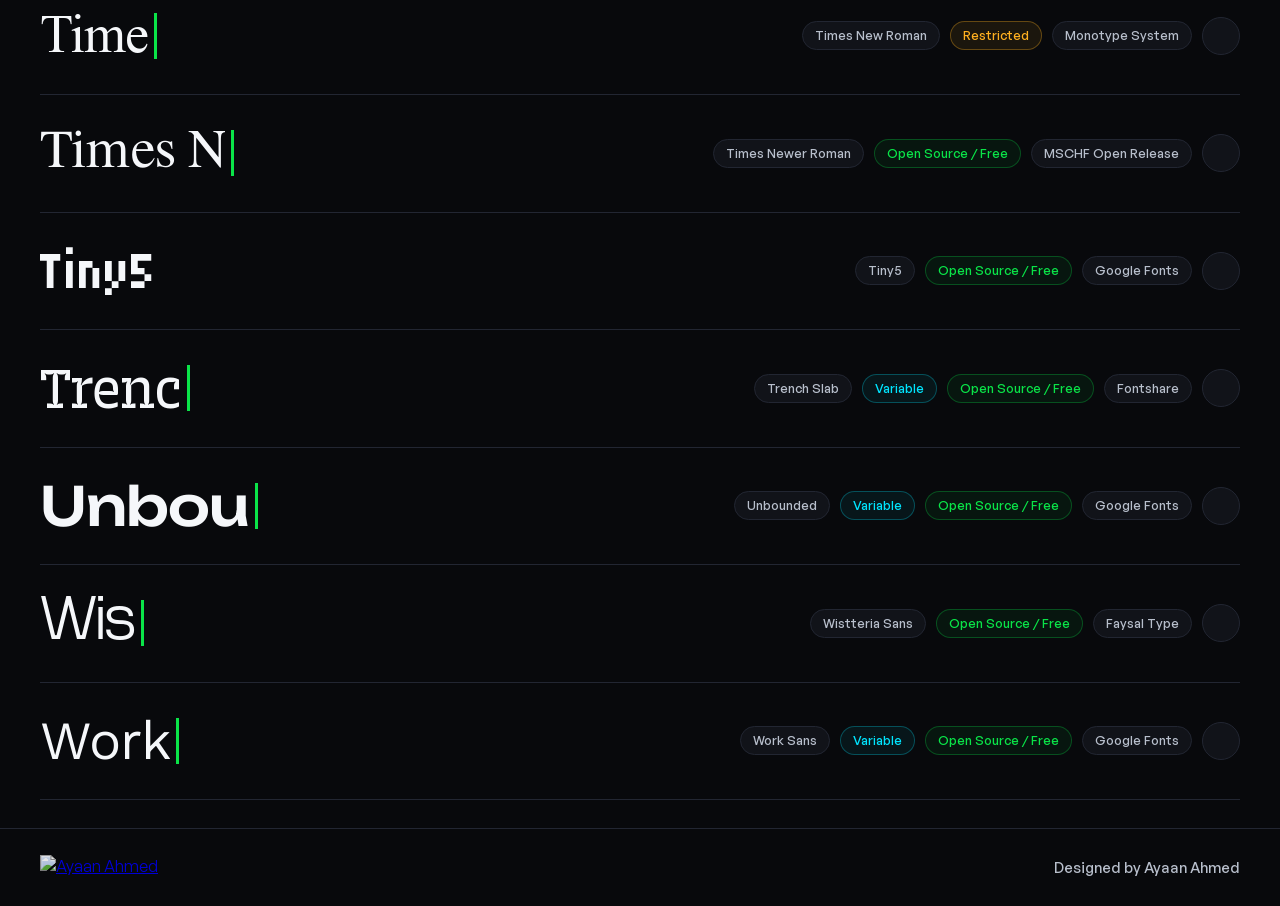
==== commit 46abff22: "Update fonts.html" ====
--- a/fonts.html
+++ b/fonts.html
@@ -40,7 +40,7 @@
 
         <div class="custom-text-field">
           <i class="ph ph-text-t"></i>
-          <input type="text" id="customHeadingInput" placeholder="Custom text..." autocomplete="off">
+          <input type="text" id="customHeadingInput" placeholder="Type" autocomplete="off">
           <button type="button" id="clearCustomTextBtn" class="clear-input-btn" aria-label="Reset preview text" hidden>
             <i class="ph-bold ph-x"></i>
           </button>
@@ -48,7 +48,7 @@
 
         <div class="search-field">
           <i class="ph ph-magnifying-glass"></i>
-          <input type="search" id="fontSearch" placeholder="Search fonts..." autocomplete="off">
+          <input type="search" id="fontSearch" placeholder="Search" autocomplete="off">
         </div>
       </div>
     </div>
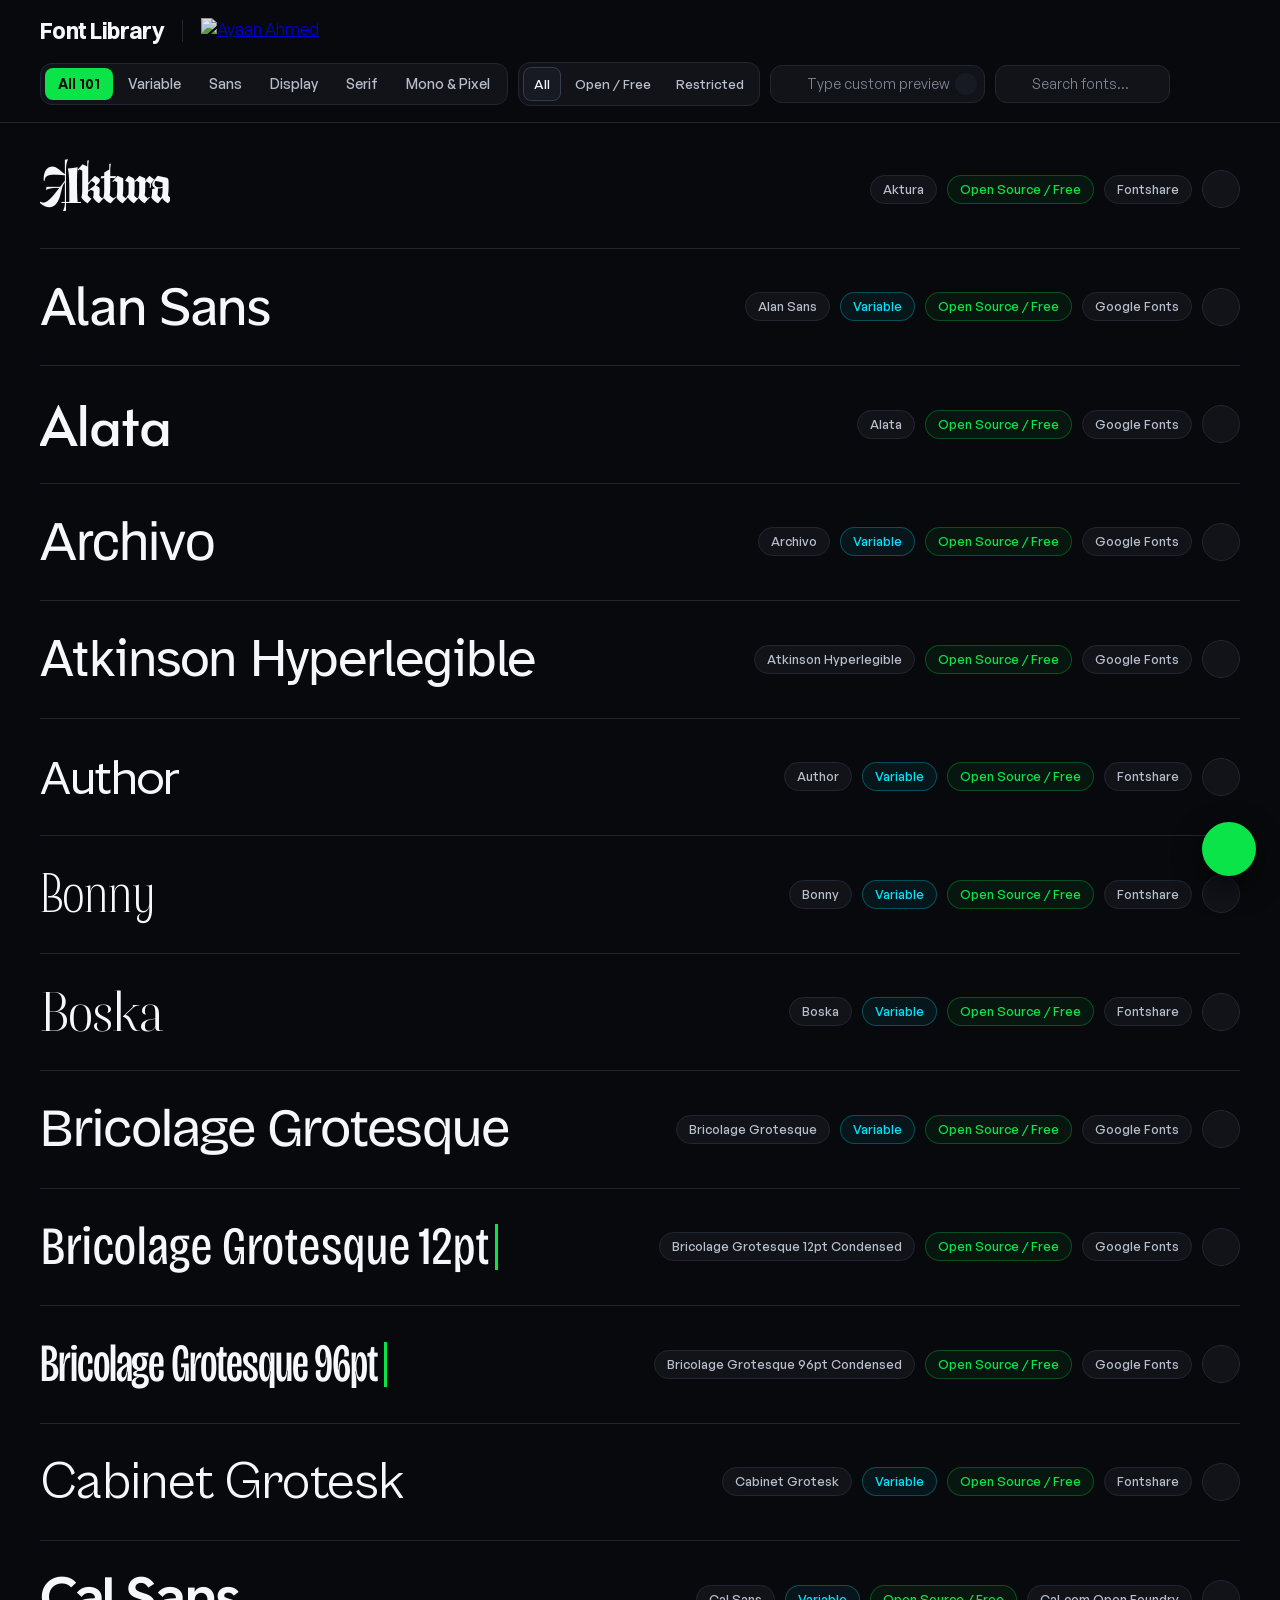
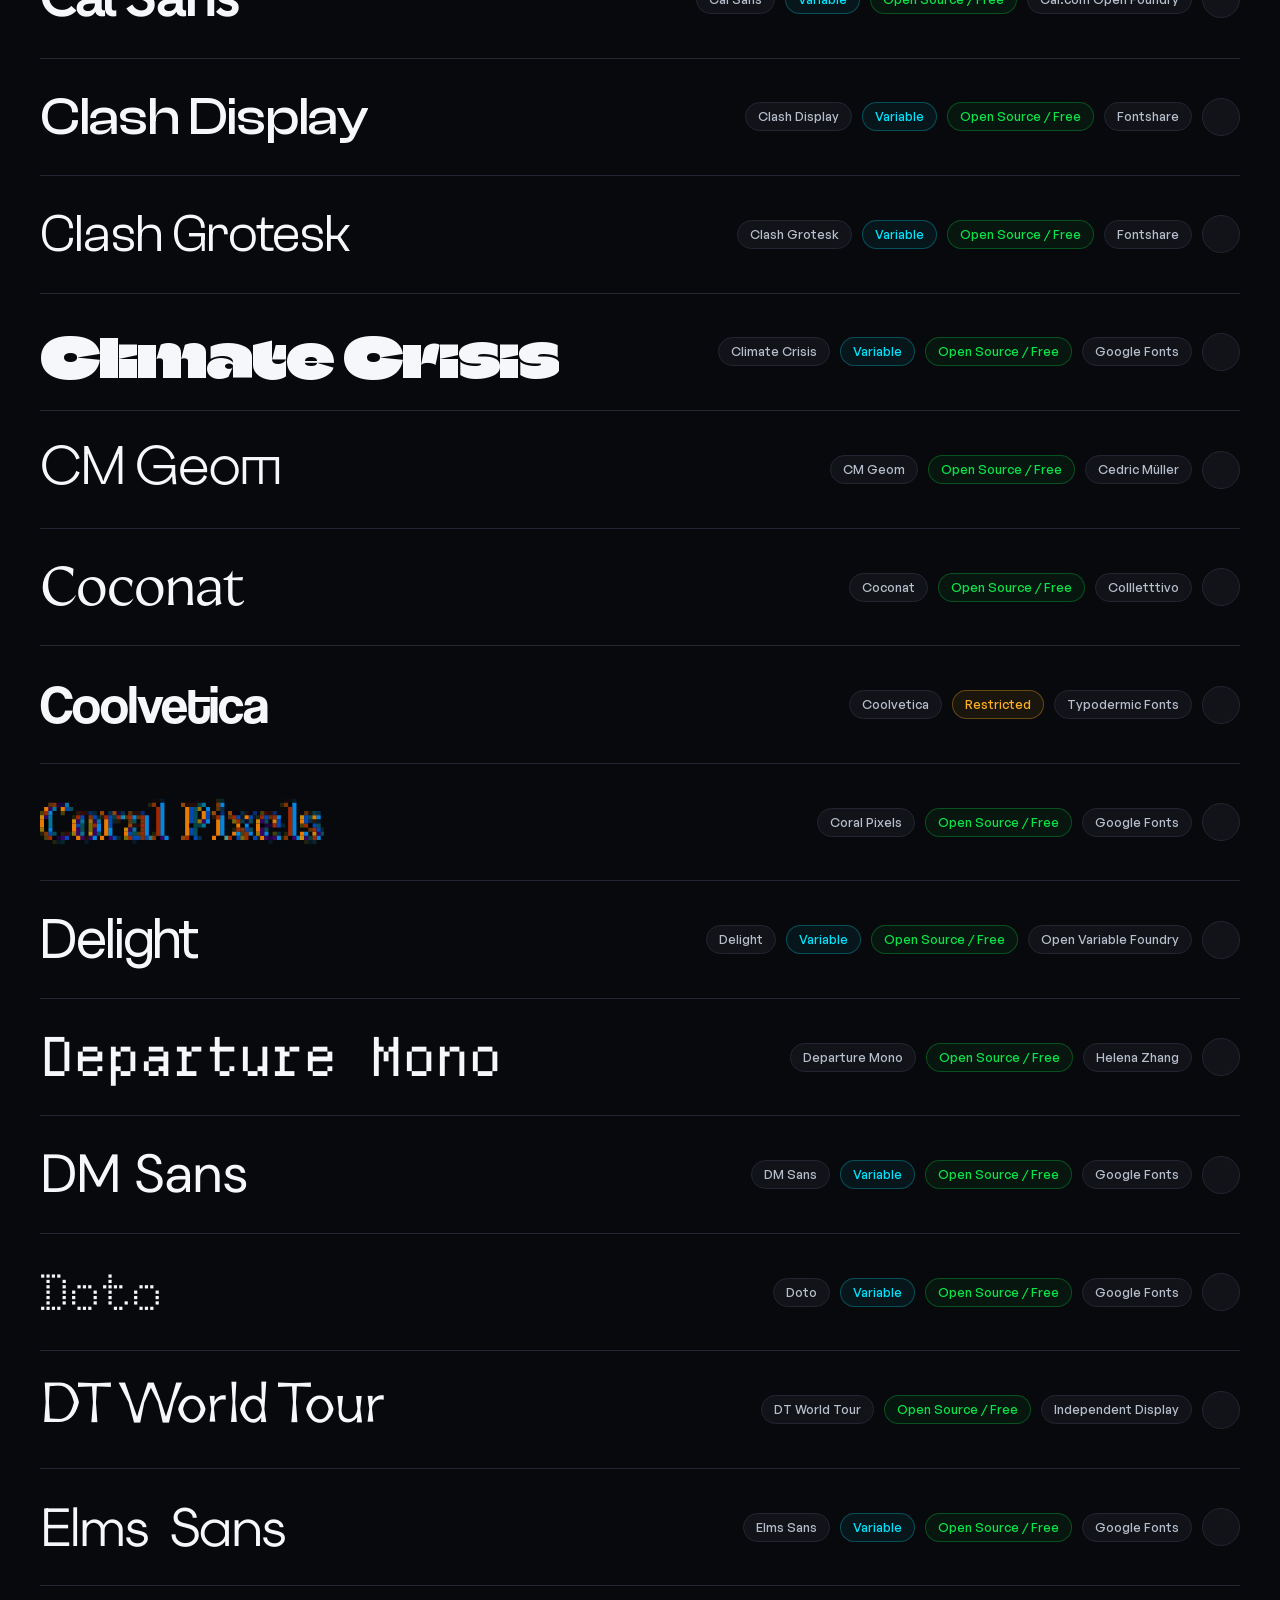
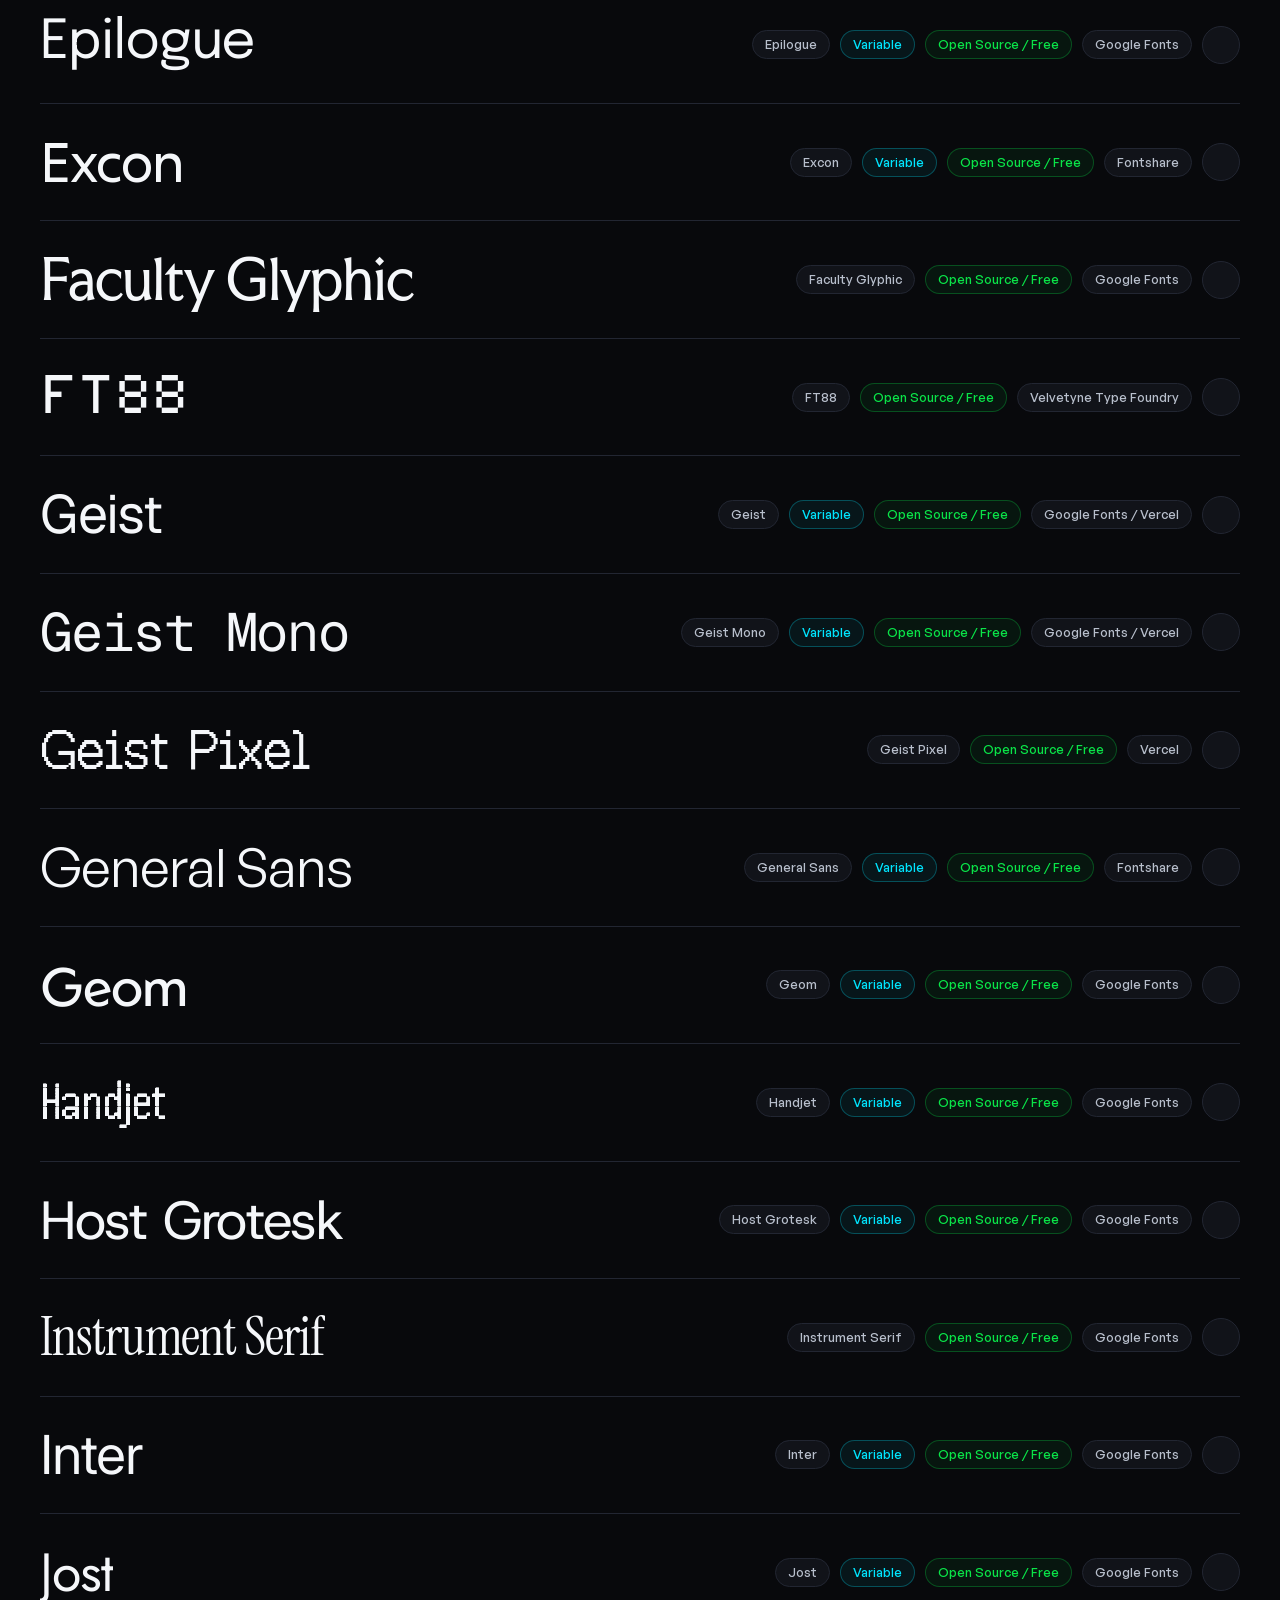
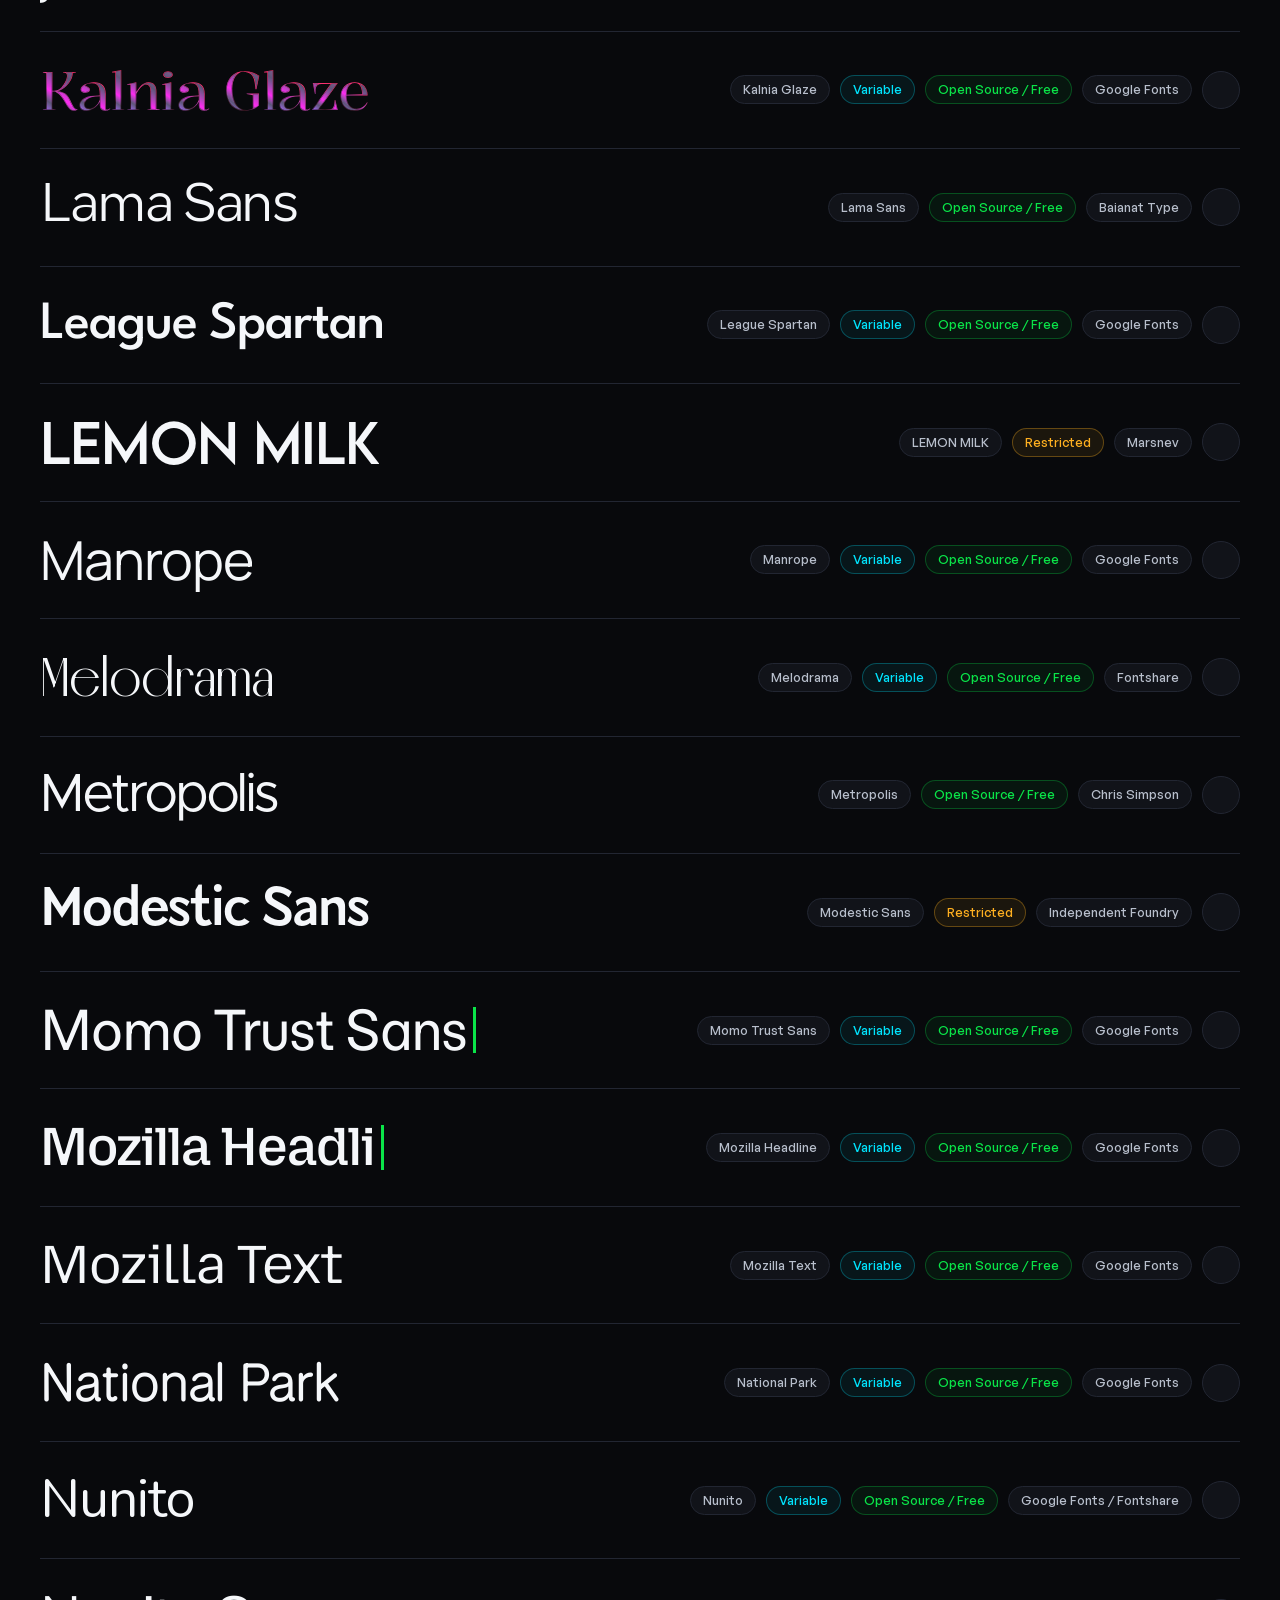
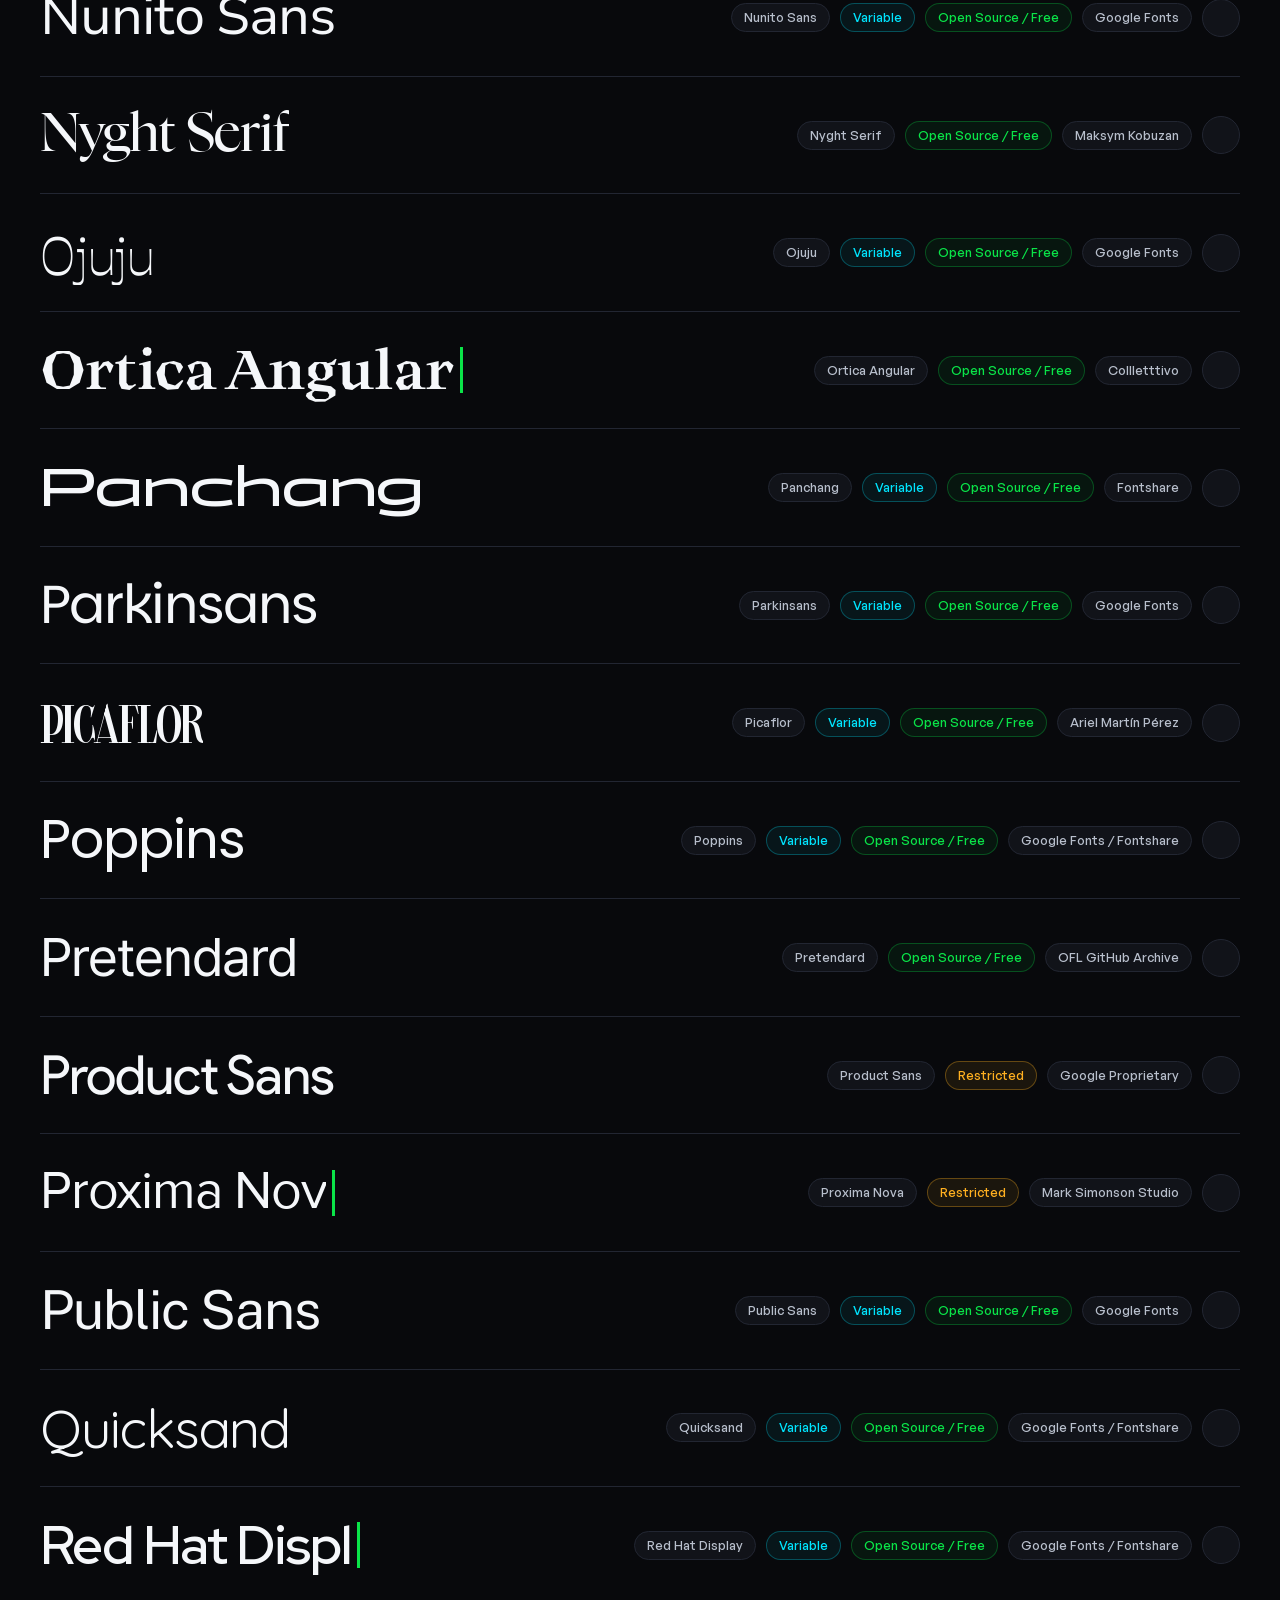
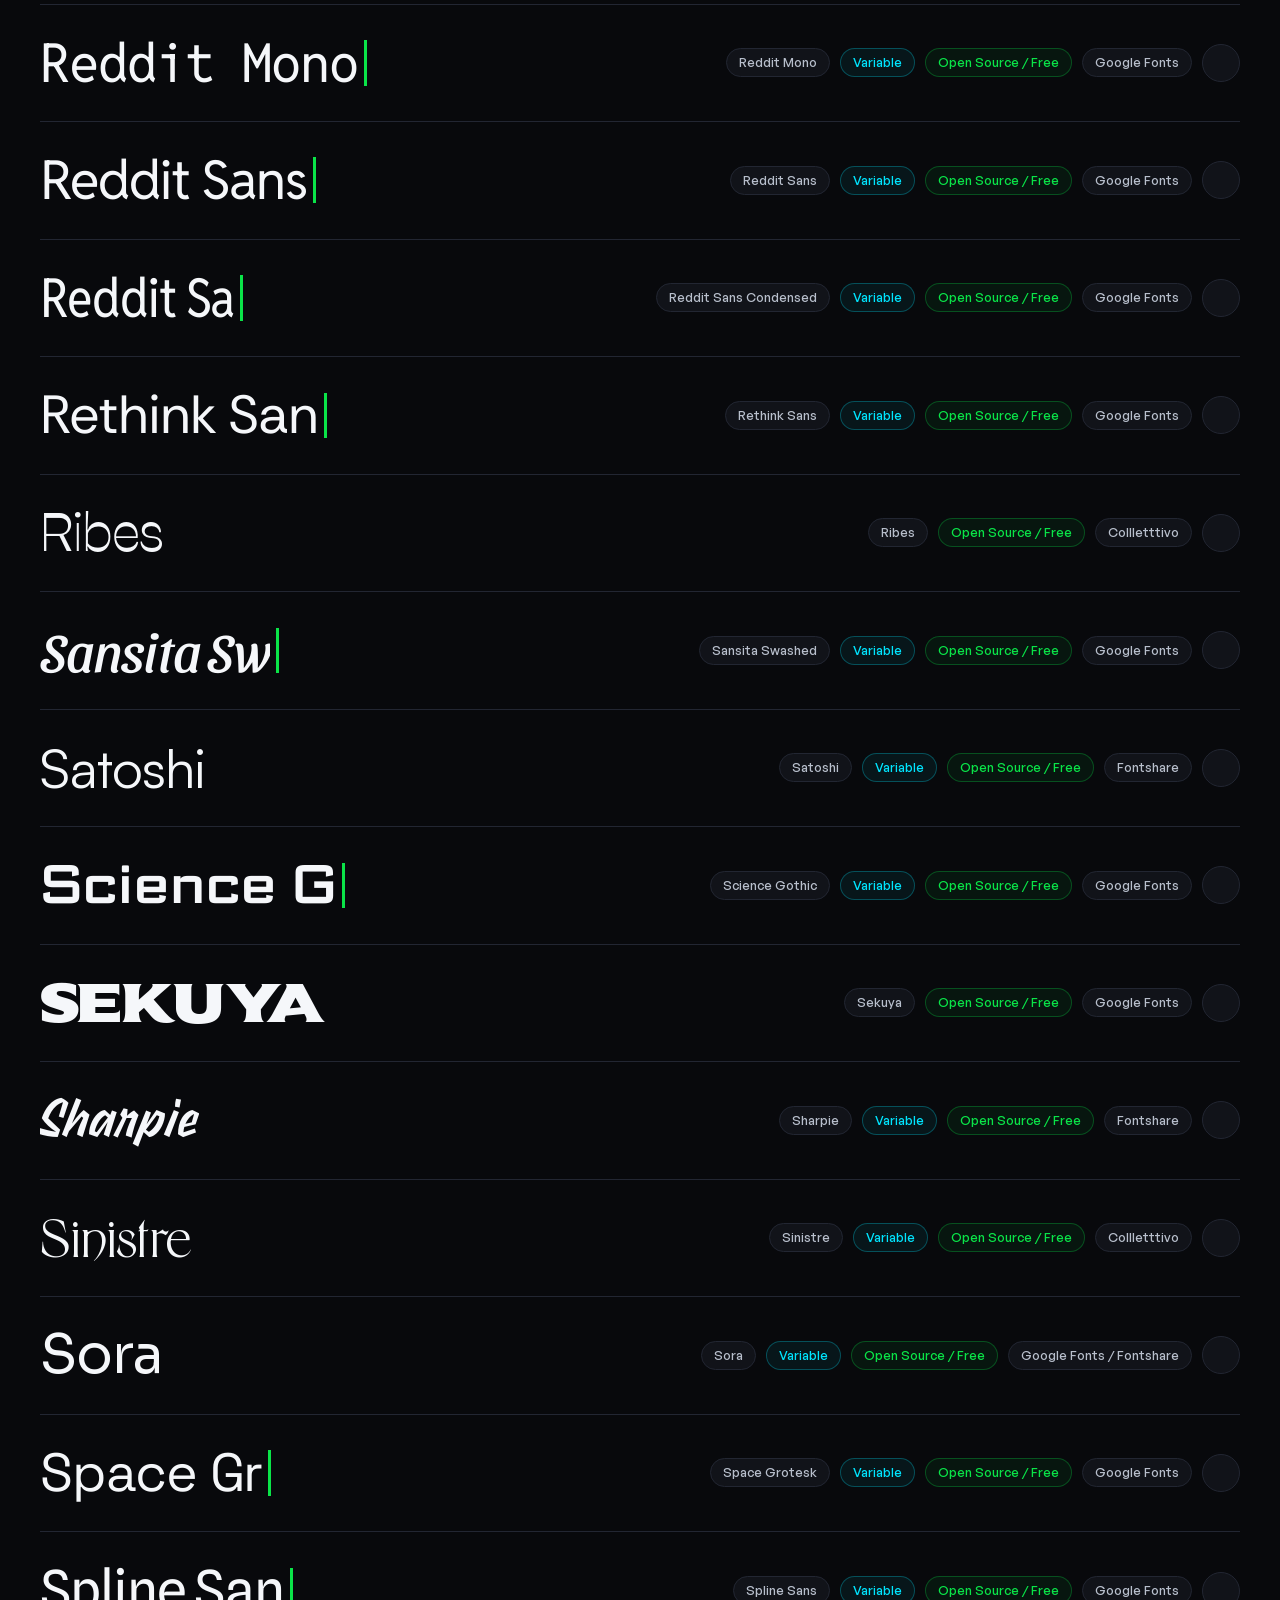
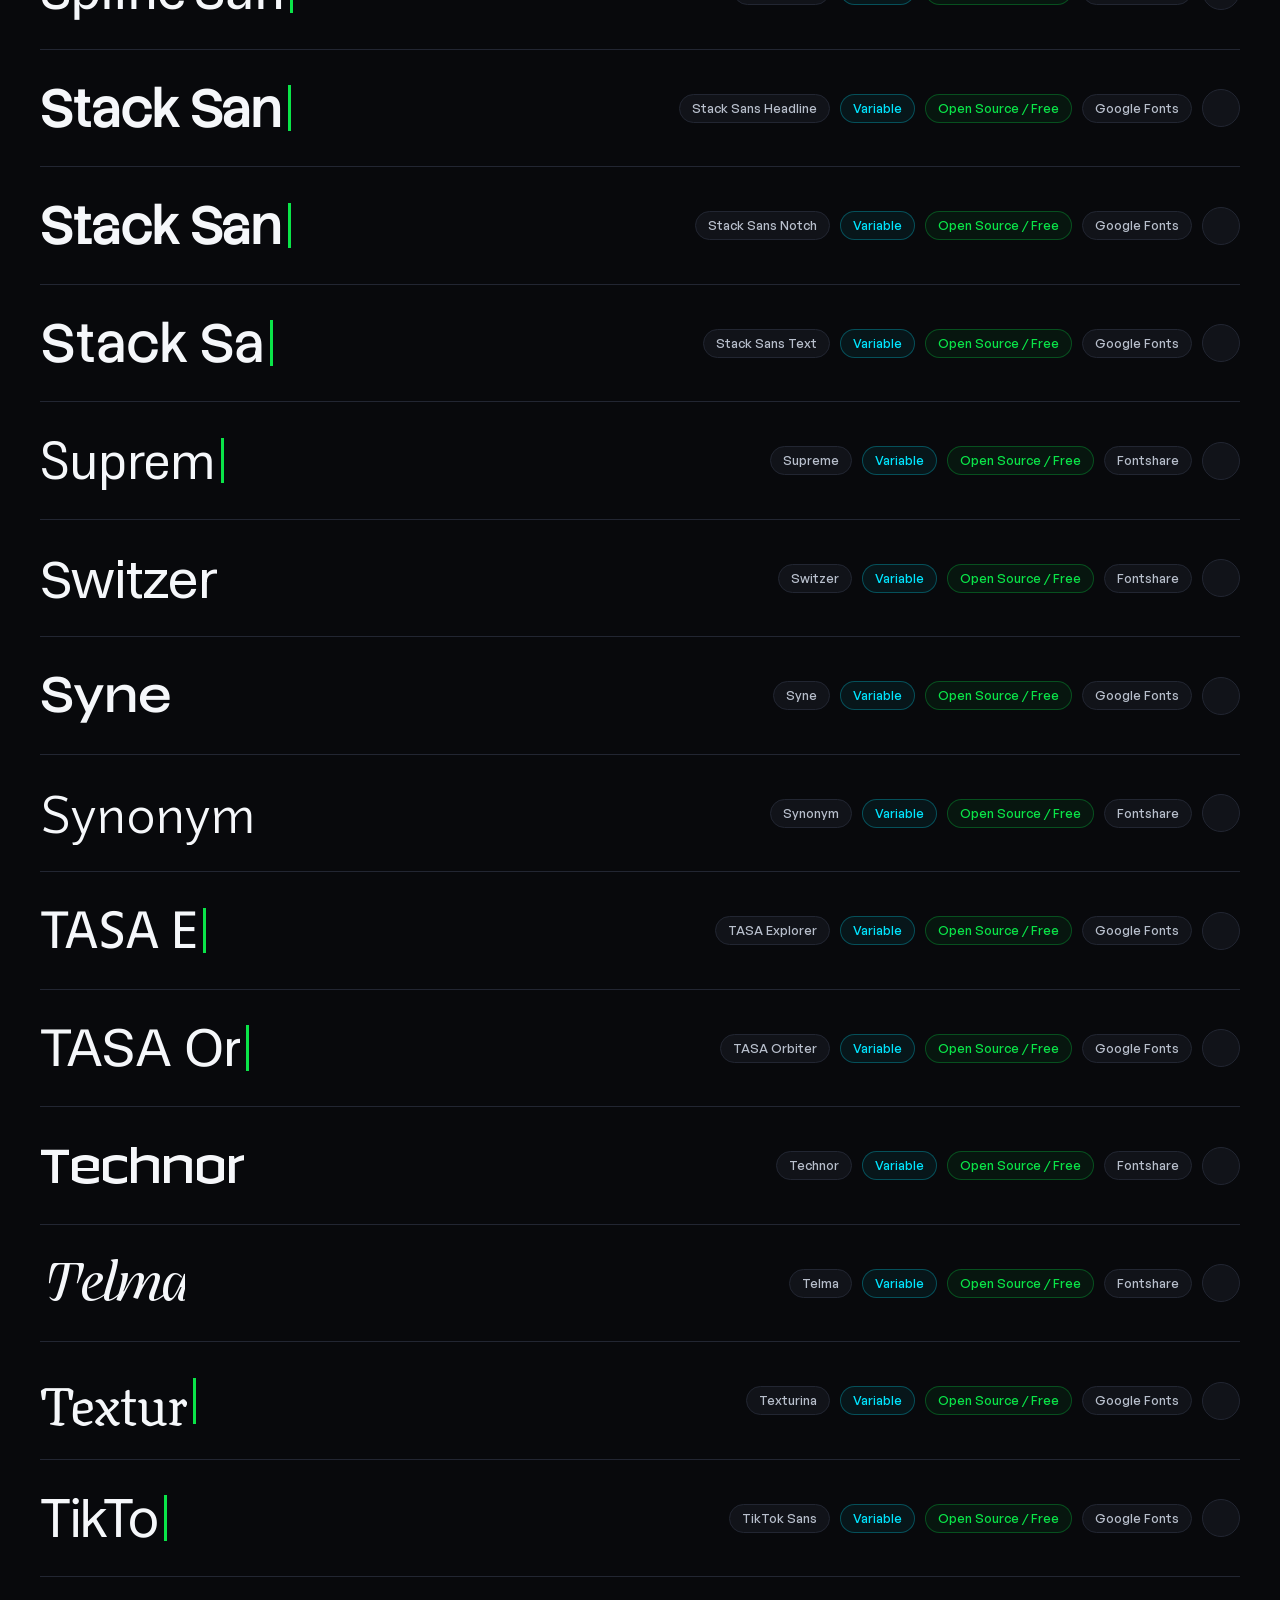
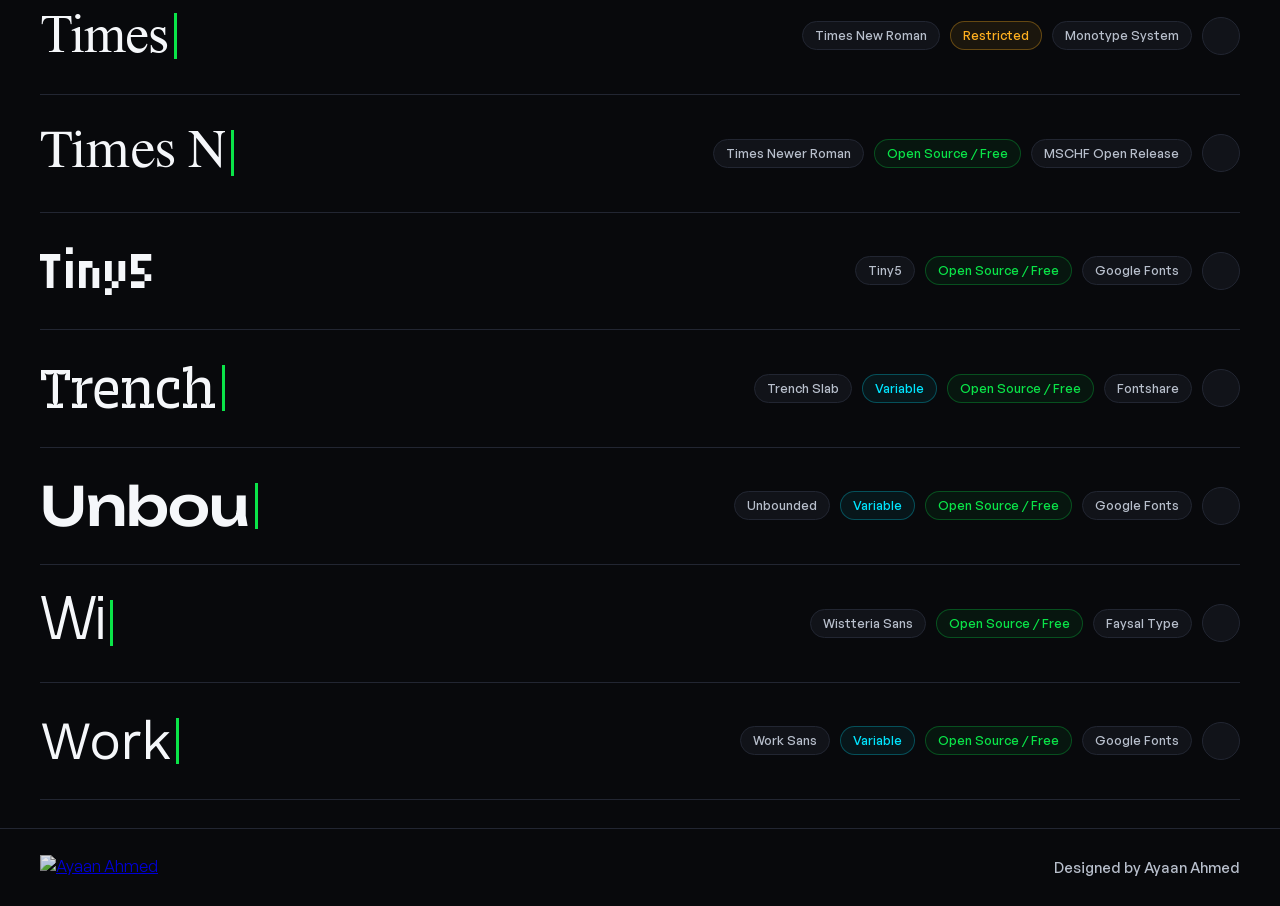
==== commit bdfb8f44: "Update fonts.html" ====
--- a/fonts.html
+++ b/fonts.html
@@ -40,7 +40,7 @@
 
         <div class="custom-text-field">
           <i class="ph ph-text-t"></i>
-          <input type="text" id="customHeadingInput" placeholder="Type" autocomplete="off">
+          <input type="text" id="customHeadingInput" placeholder="Type custom preview text..." autocomplete="off">
           <button type="button" id="clearCustomTextBtn" class="clear-input-btn" aria-label="Reset preview text" hidden>
             <i class="ph-bold ph-x"></i>
           </button>
@@ -48,7 +48,7 @@
 
         <div class="search-field">
           <i class="ph ph-magnifying-glass"></i>
-          <input type="search" id="fontSearch" placeholder="Search" autocomplete="off">
+          <input type="search" id="fontSearch" placeholder="Search fonts..." autocomplete="off">
         </div>
       </div>
     </div>
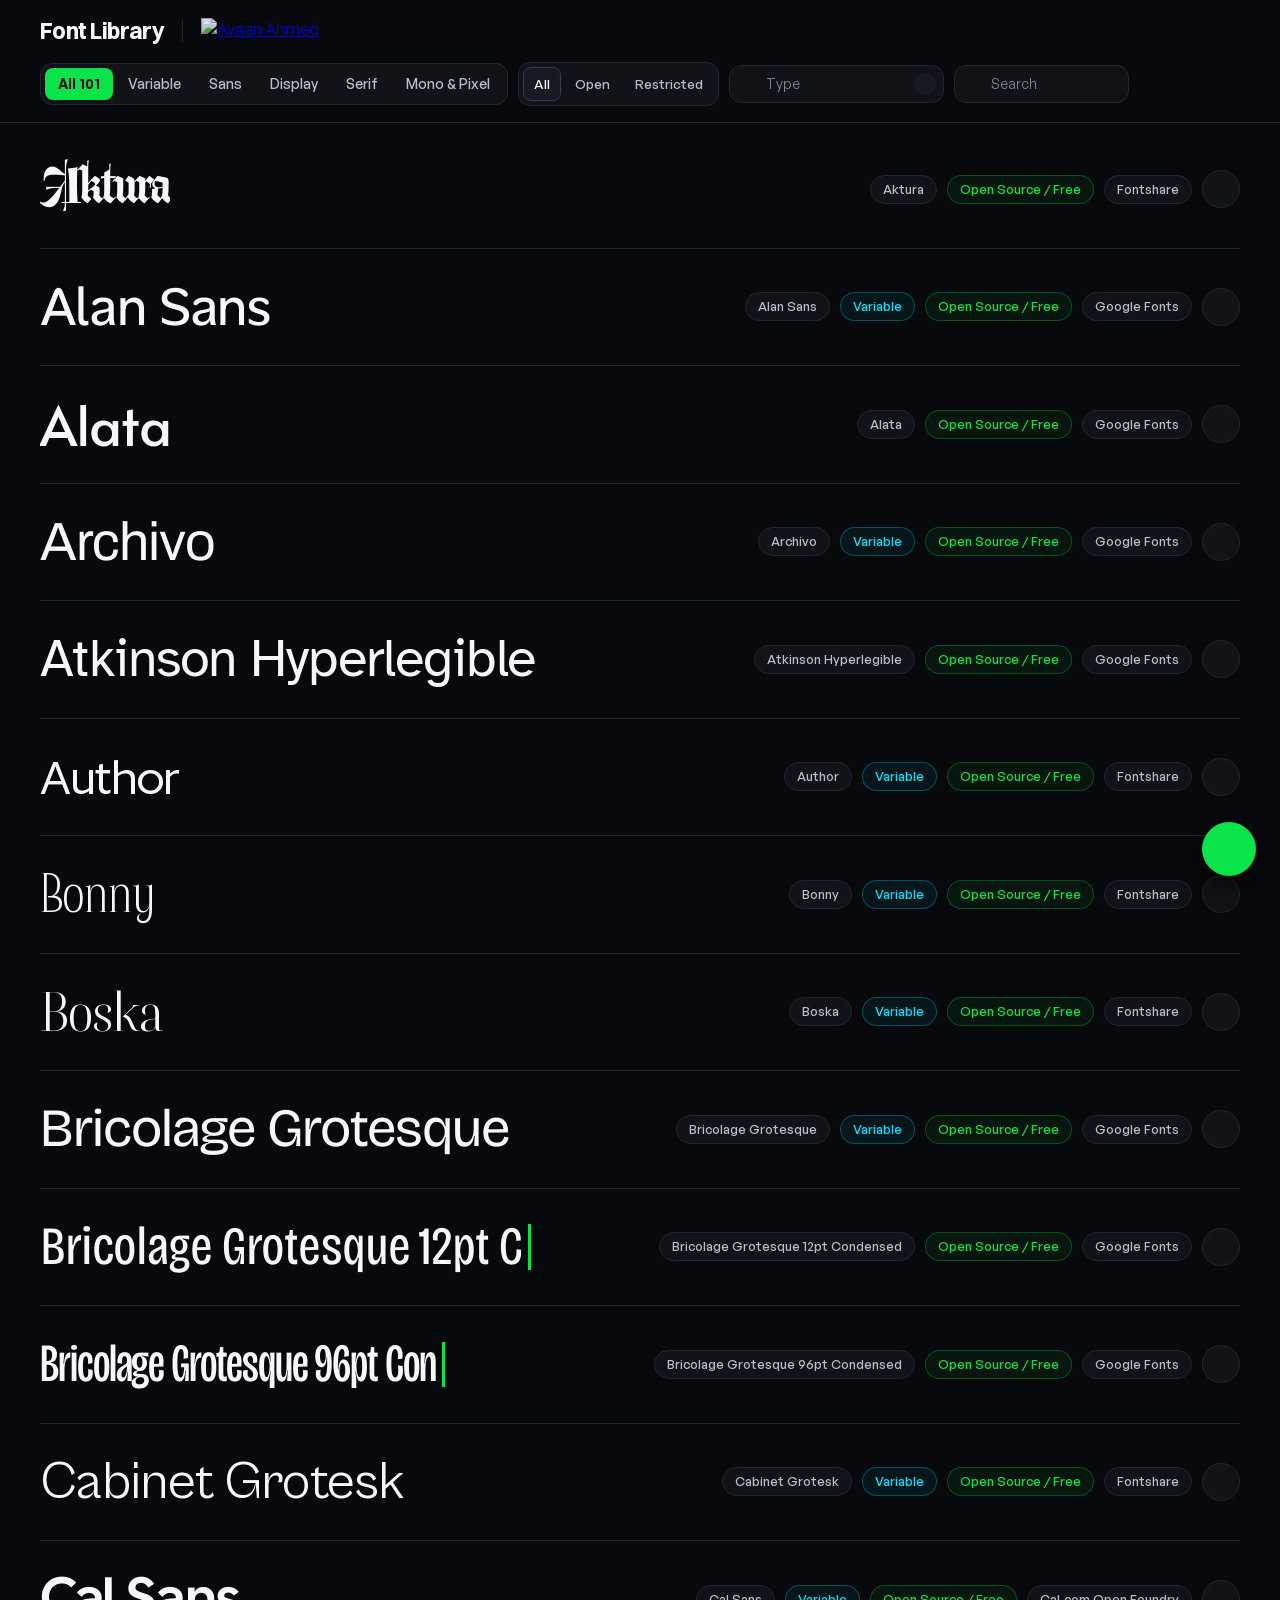
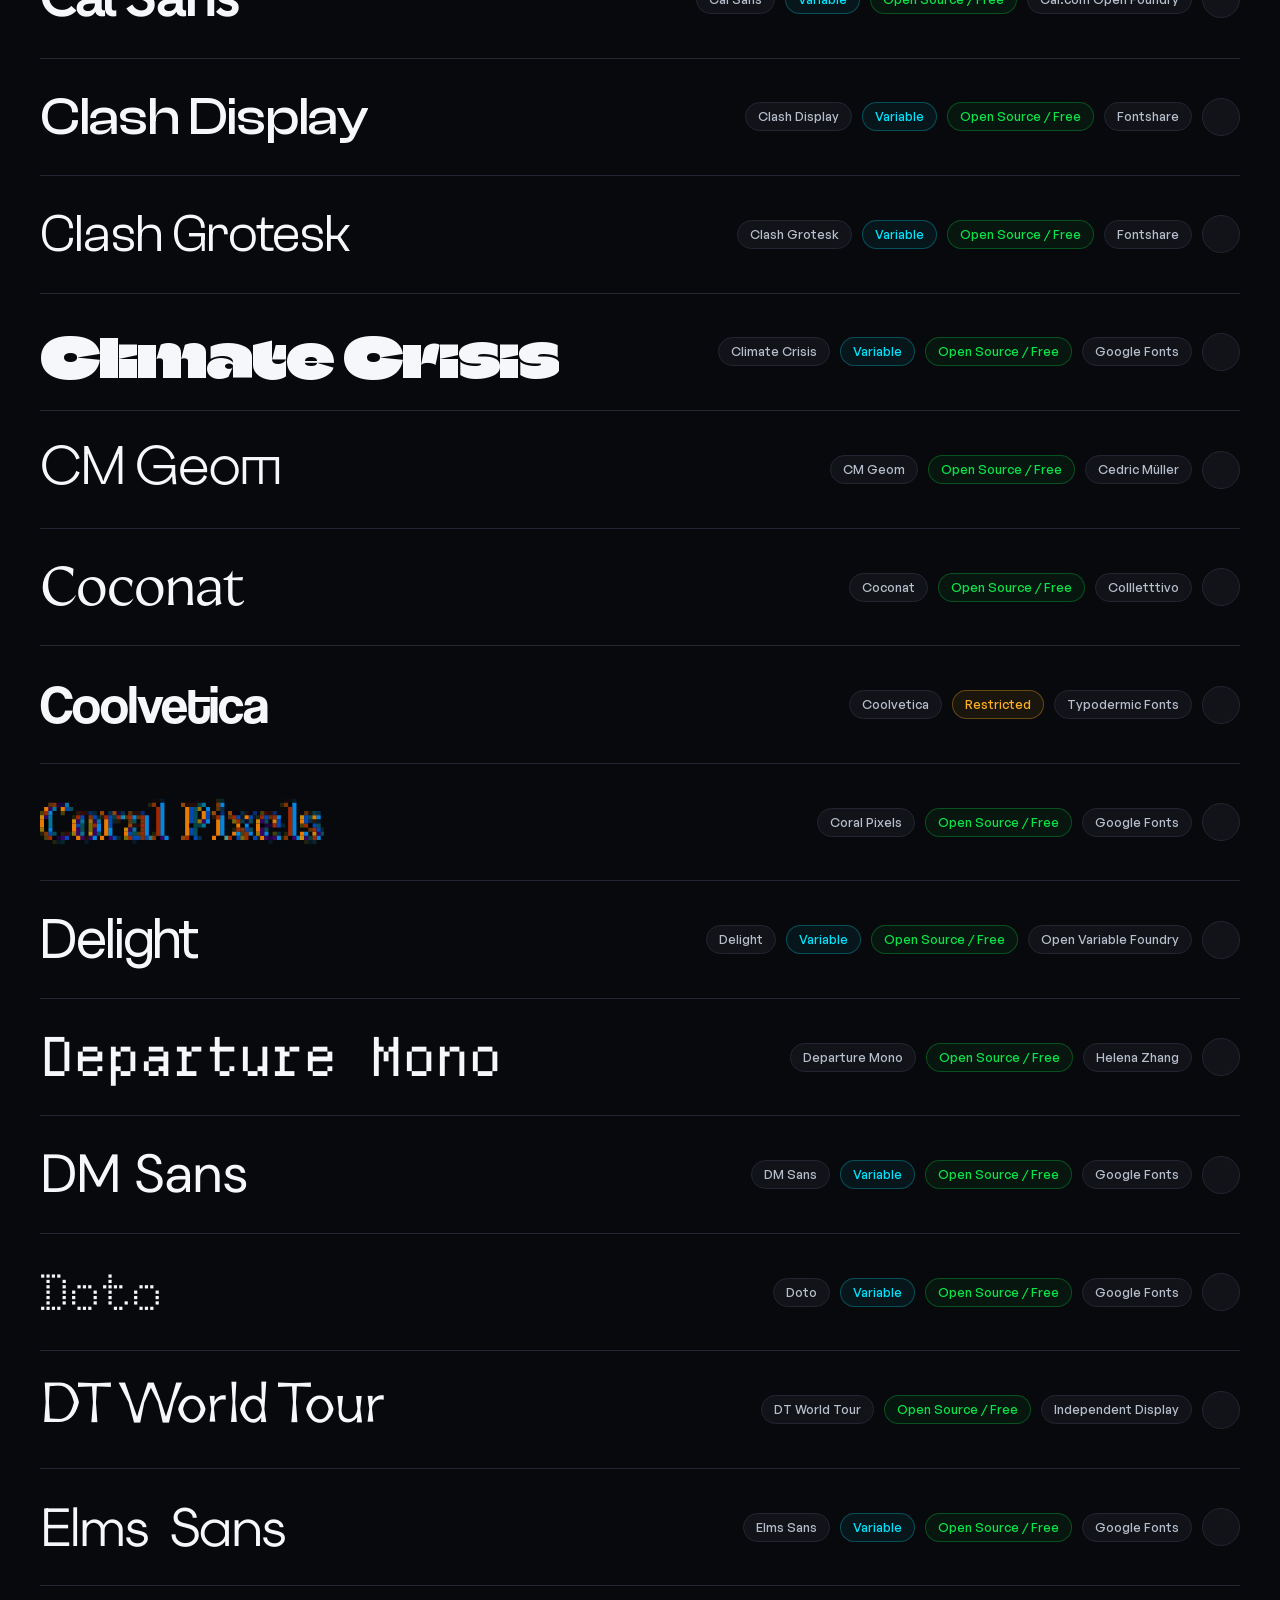
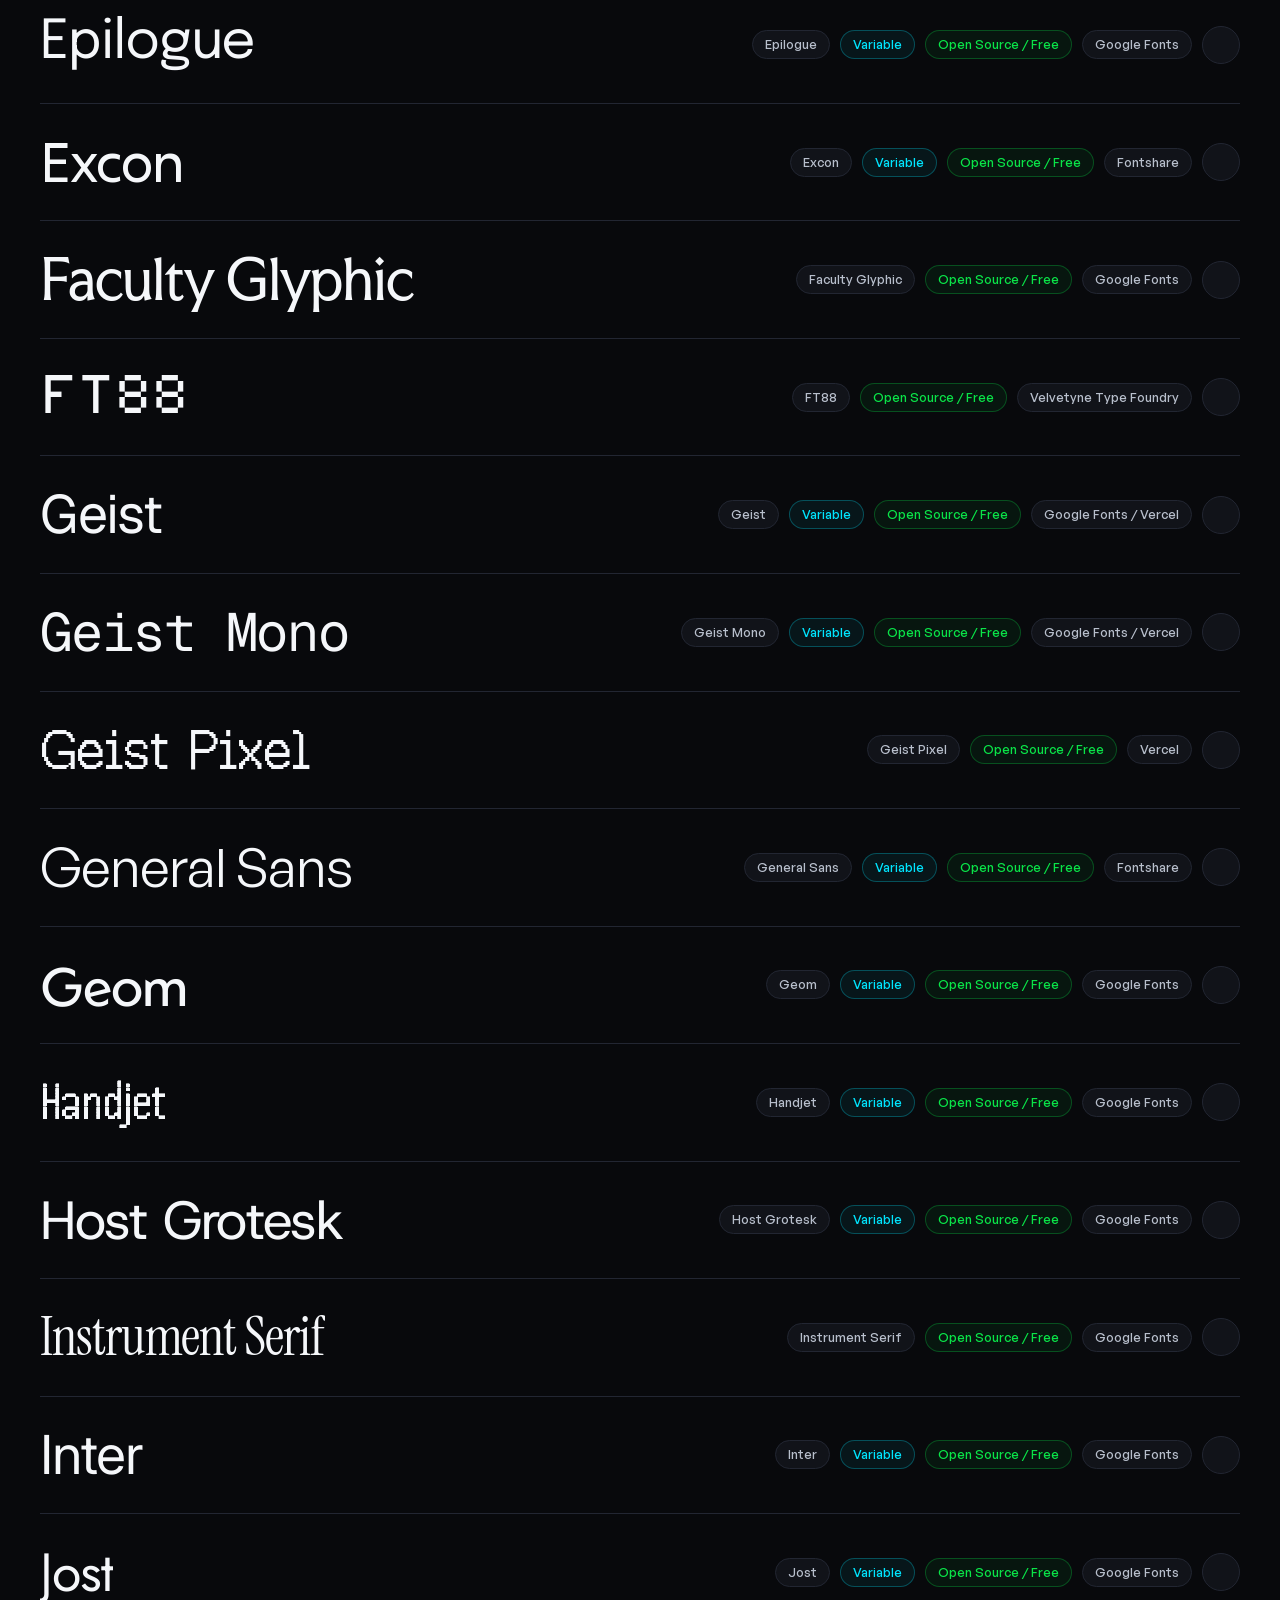
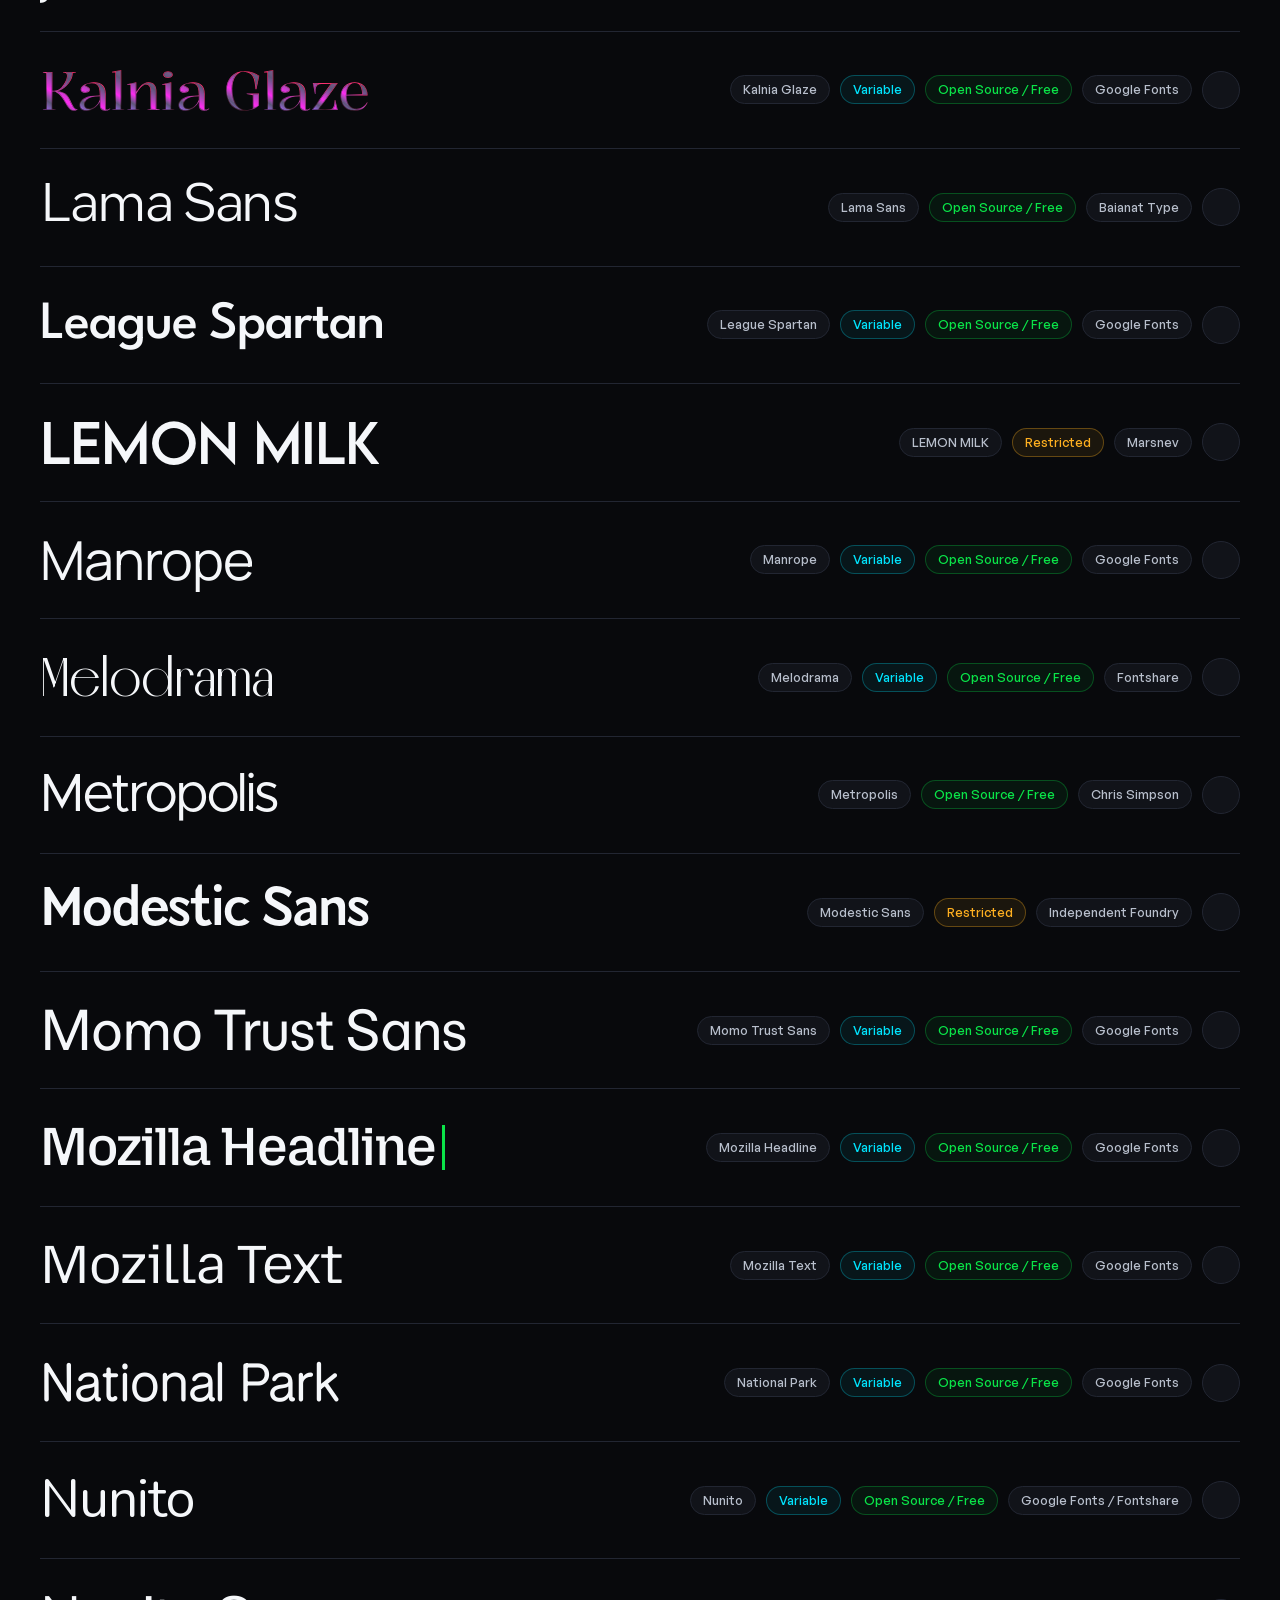
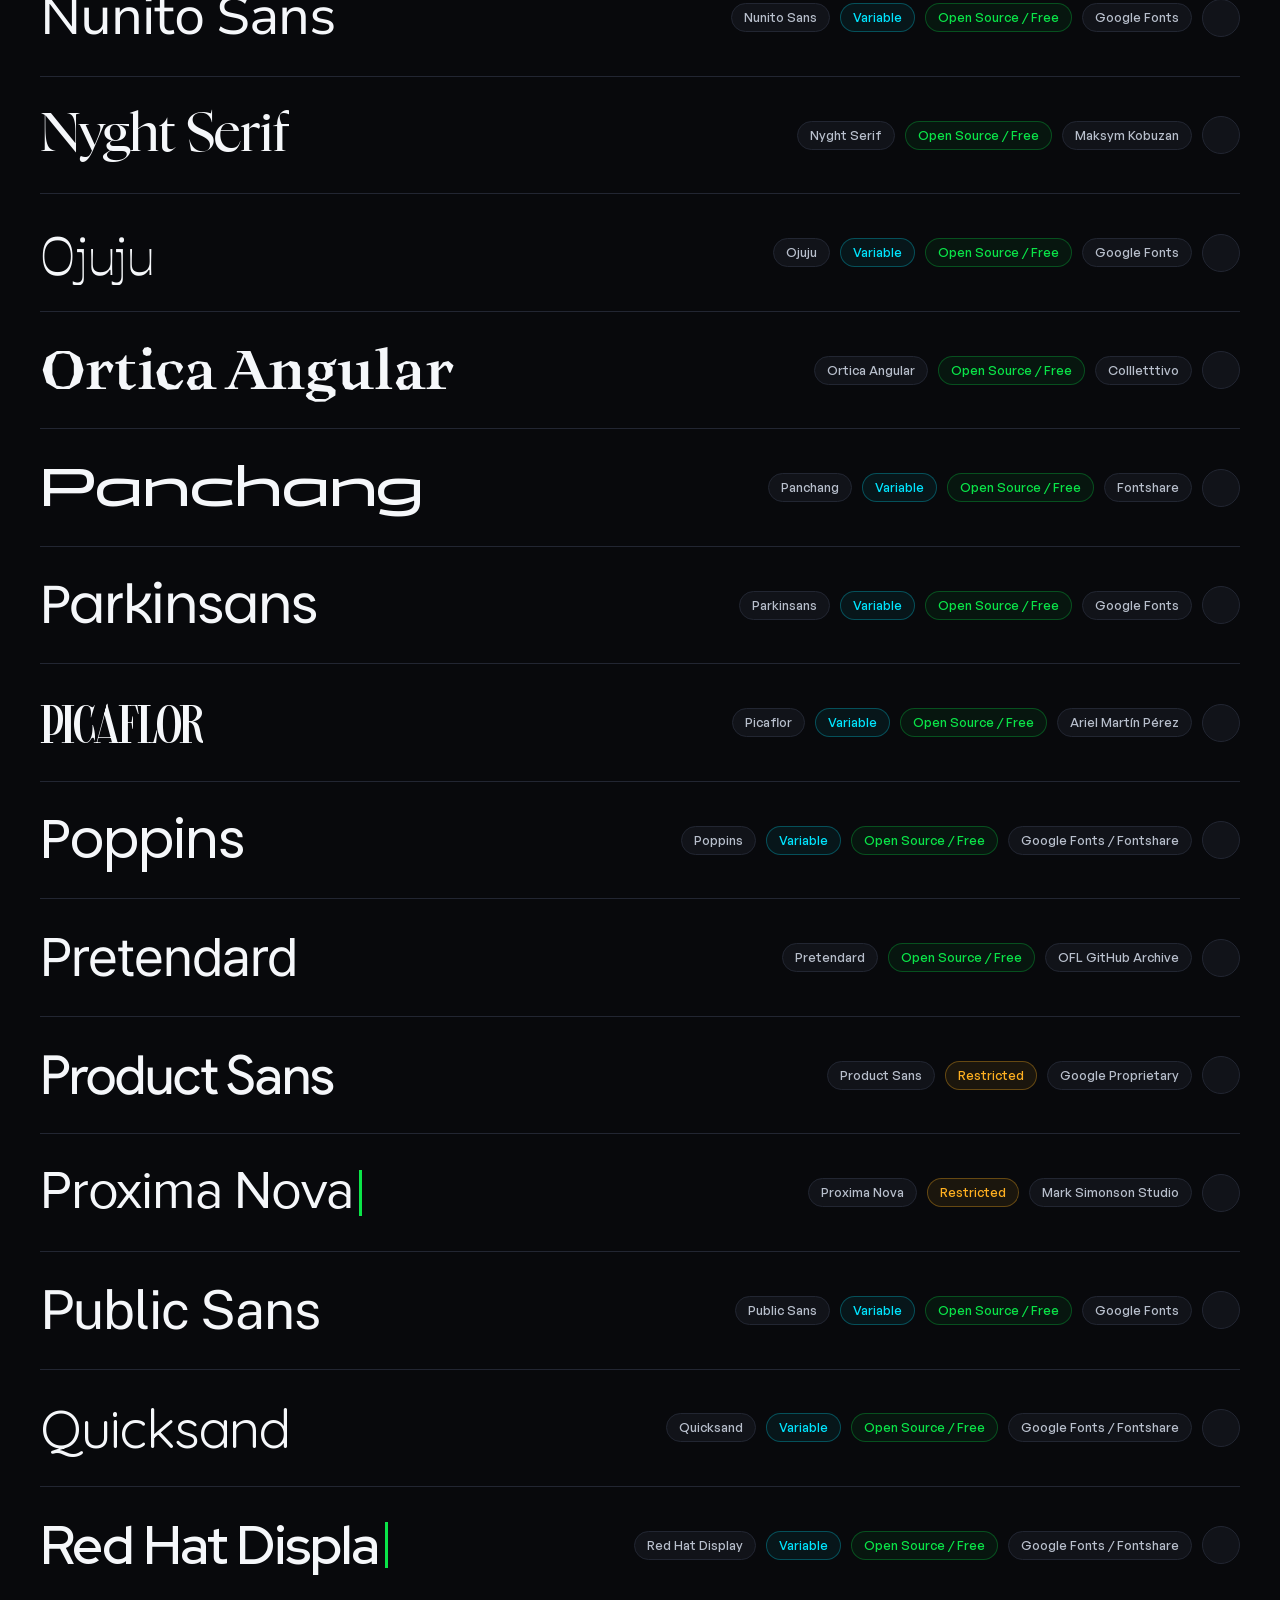
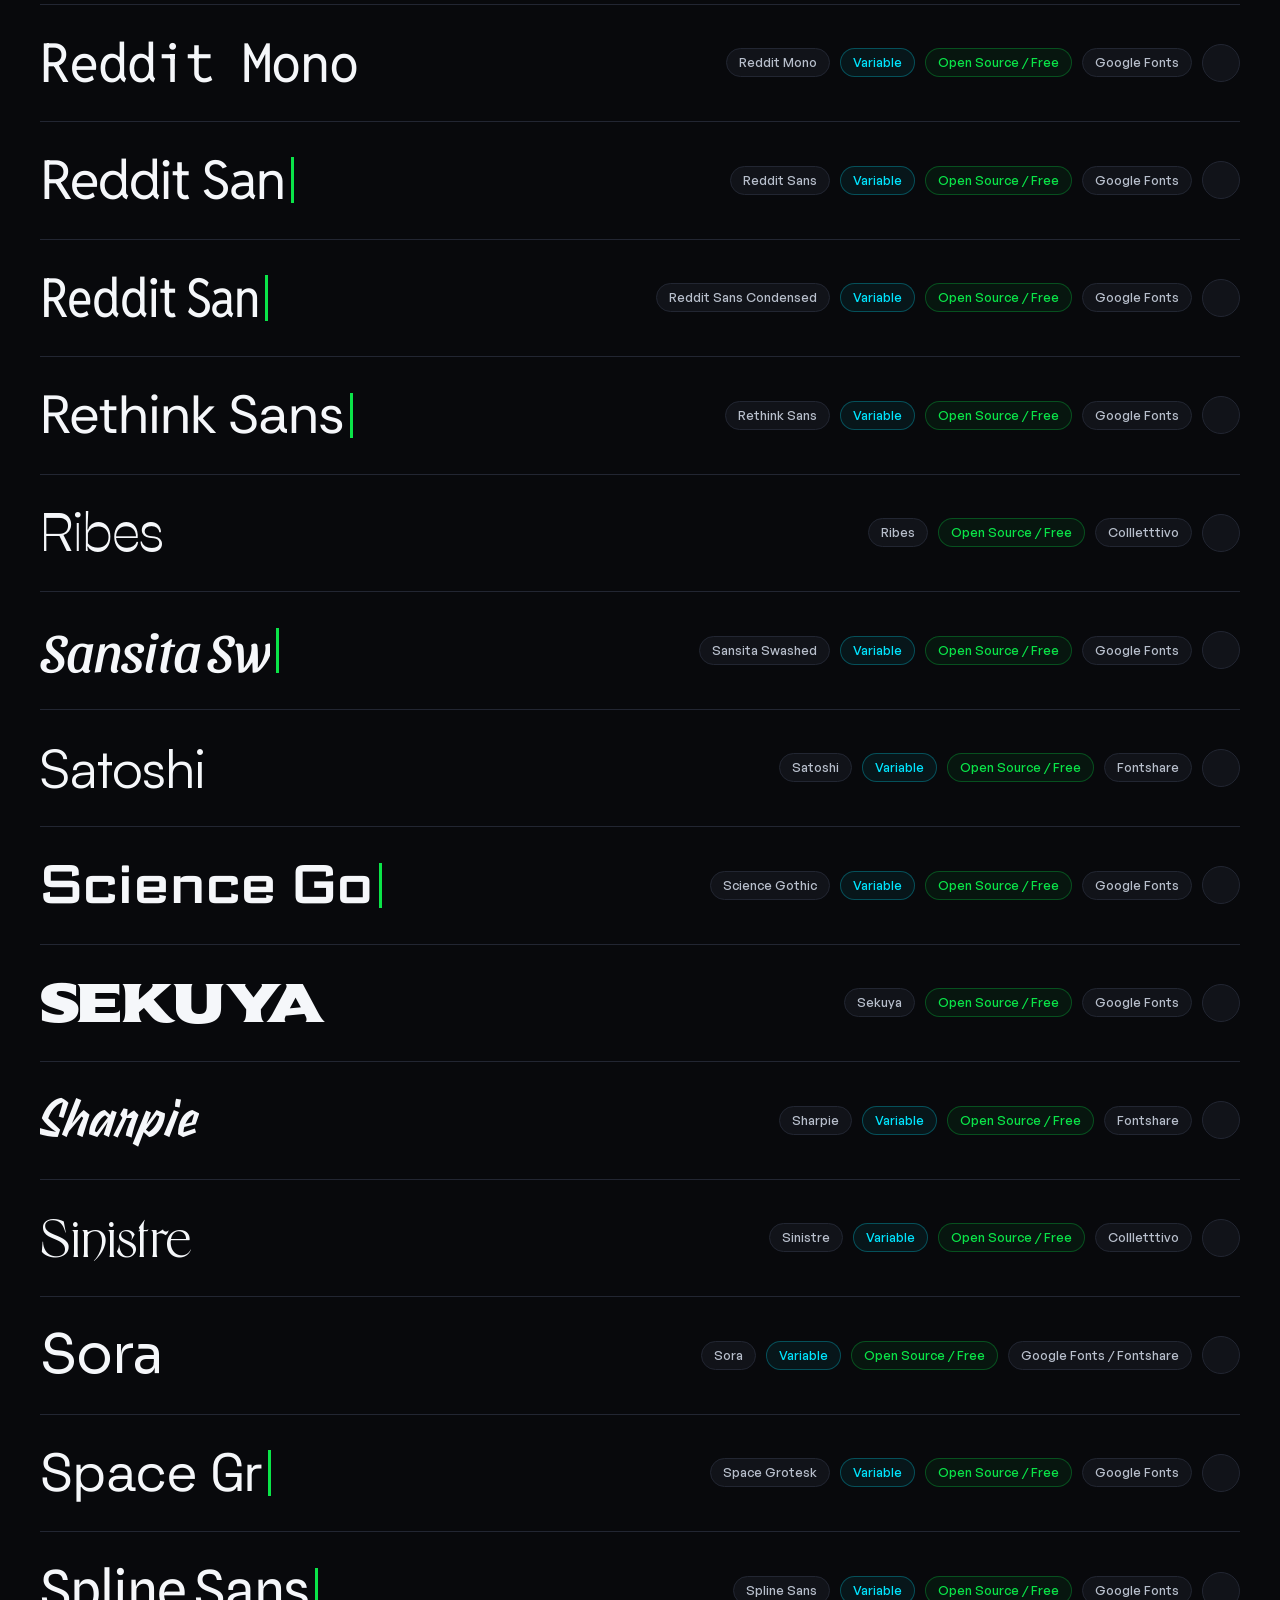
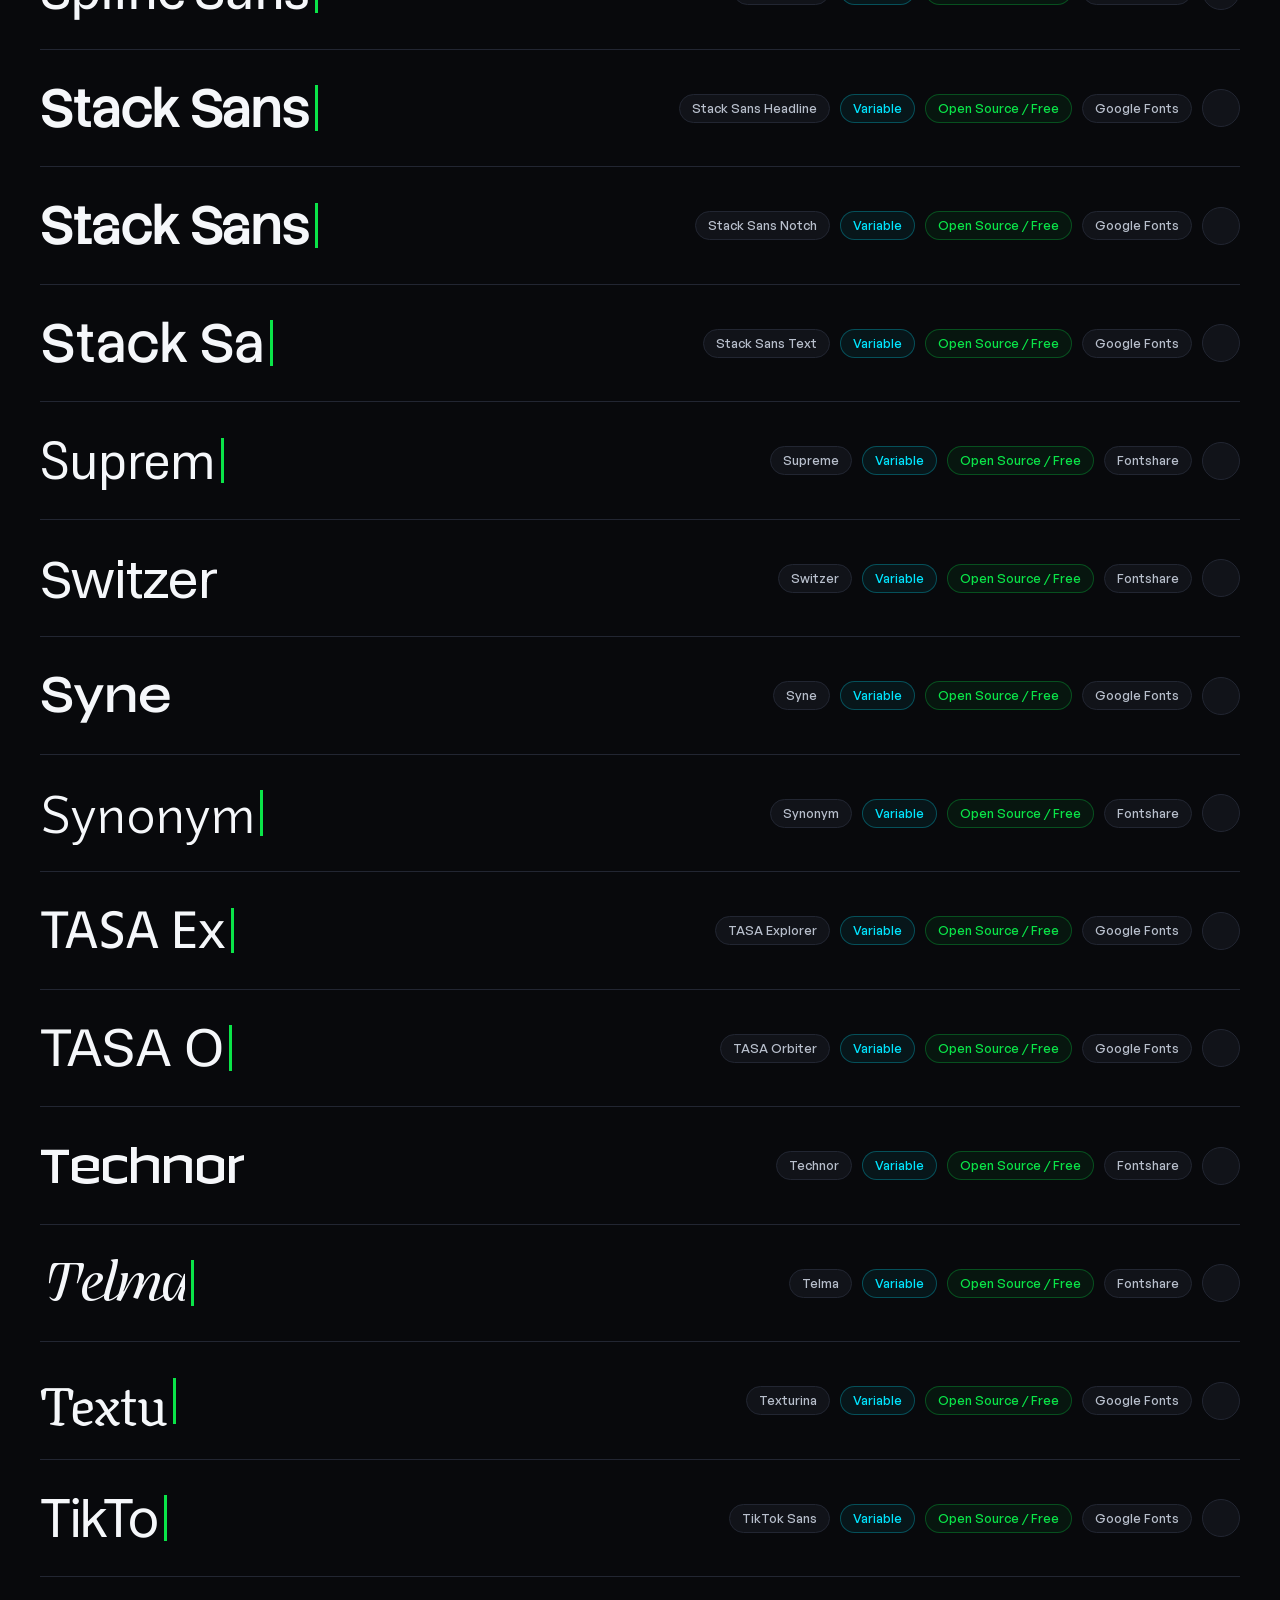
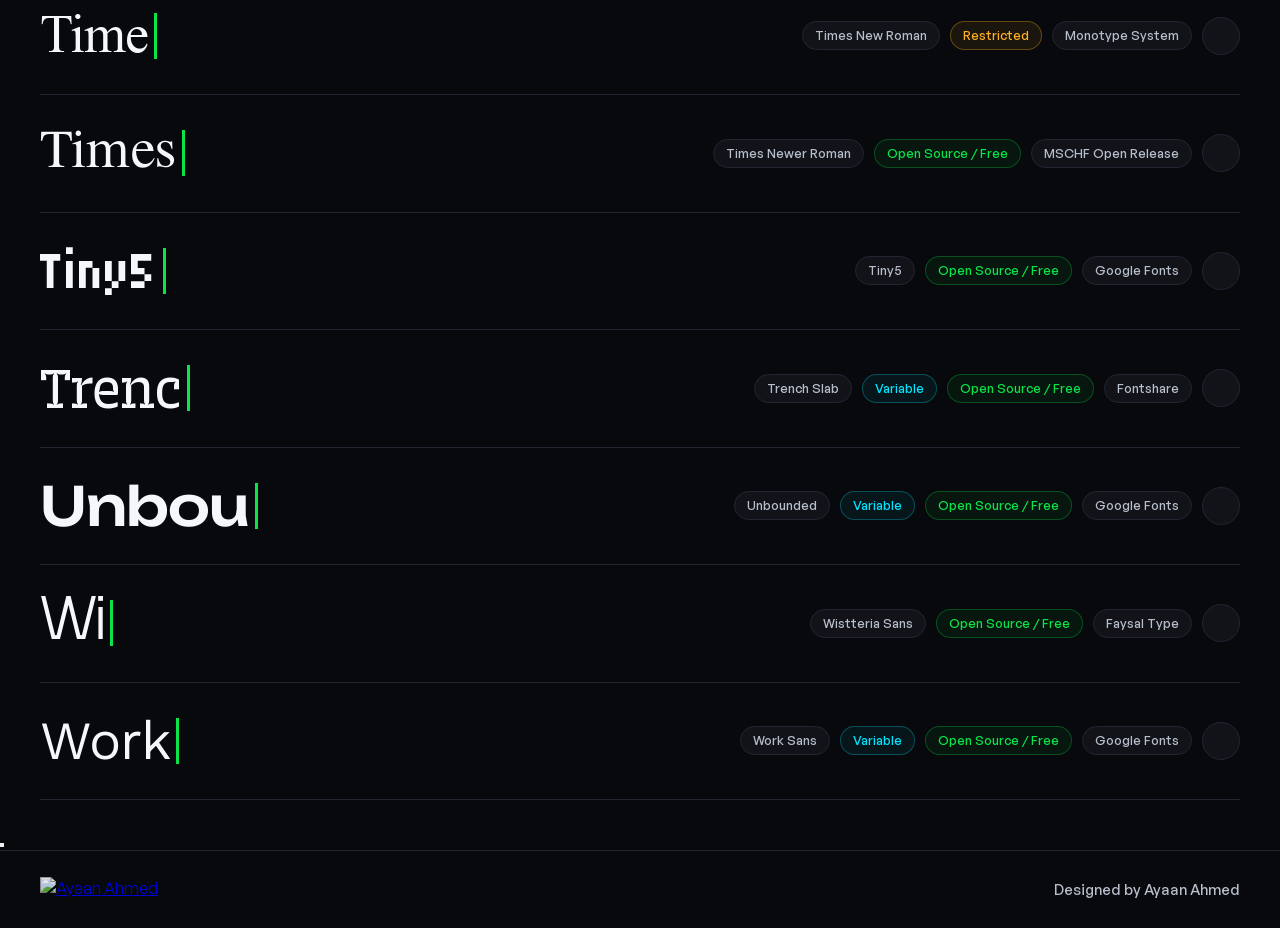
==== commit 8f36699d: "Update fonts.html" ====
--- a/fonts.html
+++ b/fonts.html
@@ -34,13 +34,13 @@
 
         <div class="license-filter" id="licenseFilter">
           <button type="button" class="lic-btn active" data-lic="all">All</button>
-          <button type="button" class="lic-btn" data-lic="open">Open / Free</button>
+          <button type="button" class="lic-btn" data-lic="open">Open</button>
           <button type="button" class="lic-btn" data-lic="restricted">Restricted</button>
         </div>
 
         <div class="custom-text-field">
           <i class="ph ph-text-t"></i>
-          <input type="text" id="customHeadingInput" placeholder="Type custom preview text..." autocomplete="off">
+          <input type="text" id="customHeadingInput" placeholder="Type" autocomplete="off">
           <button type="button" id="clearCustomTextBtn" class="clear-input-btn" aria-label="Reset preview text" hidden>
             <i class="ph-bold ph-x"></i>
           </button>
@@ -48,7 +48,7 @@
 
         <div class="search-field">
           <i class="ph ph-magnifying-glass"></i>
-          <input type="search" id="fontSearch" placeholder="Search fonts..." autocomplete="off">
+          <input type="search" id="fontSearch" placeholder="Search" autocomplete="off">
         </div>
       </div>
     </div>
@@ -58,9 +58,14 @@
     <div id="typeIndexList" class="type-index-list"></div>
   </main>
 
-  <button type="button" class="pair-corner-btn" id="pairDockPill" aria-expanded="false" aria-label="Open Pair Studio" title="Pair Studio">
-    <i class="ph-bold ph-intersect"></i>
-  </button>
+  <div class="floating-corner-dock" id="floatingCornerDock">
+    <button type="button" class="back-top-btn" id="backToTopBtn" aria-label="Back to top" title="Back to top">
+      <i class="ph-bold ph-arrow-up"></i>
+    </button>
+    <button type="button" class="pair-corner-btn" id="pairDockPill" aria-expanded="false" aria-label="Open Pair Studio" title="Pair Studio">
+      <i class="ph-bold ph-intersect"></i>
+    </button>
+  </div>
 
   <aside class="pair-drawer" id="pairDrawer" aria-hidden="true">
     <div class="pair-drawer-inner">
@@ -128,7 +133,7 @@
     </div>
   </aside>
 
-  <footer class="library-footer">
+  <footer class="library-footer" id="libraryFooter">
     <div class="footer-inner">
       <a href="https://www.instagram.com/bluetigerincstudios/" target="_blank" rel="noopener noreferrer" class="signature-link" aria-label="Ayaan Ahmed Instagram">
         <img src="https://res.cloudinary.com/ayaanahmed/image/upload/v1769144180/ayaan-ahmed-logo_pqauyp.svg" alt="Ayaan Ahmed" class="personal-logo-footer">
--- a/styles.css
+++ b/styles.css
@@ -1249,44 +1249,114 @@
 }
 
 @media (max-width: 768px) {
+  html, body {
+    -webkit-tap-highlight-color: transparent;
+    overscroll-behavior-y: none;
+  }
+
+  .home-page {
+    height: 100dvh;
+    min-height: -webkit-fill-available;
+  }
+
   .hero-stage {
-    padding: 24px 12px;
+    height: 100dvh;
+    min-height: -webkit-fill-available;
+    padding: calc(20px + env(safe-area-inset-top)) 16px calc(28px + env(safe-area-inset-bottom));
+    display: flex;
+    flex-direction: column;
+    justify-content: center;
   }
 
   .hero-stack {
-    gap: 32px;
+    width: 100%;
+    height: 100%;
+    max-height: 620px;
+    justify-content: space-between;
+    gap: 24px;
+    padding: 12px 0;
   }
 
   .hero-personal-logo {
-    height: 30px;
+    height: 28px;
   }
 
   .title-card-rig {
-    padding: 18px 8px;
+    width: 100%;
+    padding: 34px 10px 28px 34px;
+    justify-content: center;
   }
 
   .gsap-hero {
-    font-size: clamp(2.1rem, 11vw, 4.2rem);
+    font-size: clamp(2.15rem, 10.6vw, 3.6rem);
     column-gap: 0.18em;
+    letter-spacing: -0.03em;
+  }
+
+  .metric-guide {
+    background-color: rgba(255, 255, 255, 0.12);
   }
 
   .metric-guide span {
     font-size: 0.52rem;
-    padding: 0 3px;
+    letter-spacing: 0.06em;
+    padding: 1px 4px;
+    border-radius: 3px;
+  }
+
+  .inspector-tag {
+    font-size: 0.62rem;
+    padding: 2px 6px;
+    top: -22px;
+    border-radius: 3px;
+  }
+
+  .inspector-node {
+    width: 6px;
+    height: 6px;
+  }
+
+  .inspector-node.tl { top: -3.5px; left: -3.5px; }
+  .inspector-node.tr { top: -3.5px; right: -3.5px; }
+  .inspector-node.bl { bottom: -3.5px; left: -3.5px; }
+  .inspector-node.br { bottom: -3.5px; right: -3.5px; }
+
+  .hero-cta-group {
+    width: 100%;
+    padding: 0 12px;
+  }
+
+  .enter-library-btn {
+    width: 100%;
+    max-width: 280px;
+    height: 52px;
+    padding: 0 28px;
+    justify-content: center;
+    font-size: 1rem;
+    box-shadow: 0 10px 28px rgba(10, 228, 72, 0.22);
+  }
+
+  .library-header {
+    background-color: rgba(8, 9, 12, 0.92);
+    backdrop-filter: blur(20px);
+    -webkit-backdrop-filter: blur(20px);
+    padding-top: env(safe-area-inset-top);
+    transition: transform 0.28s cubic-bezier(0.16, 1, 0.3, 1);
   }
 
   .header-inner {
-    padding: 12px 16px;
-    gap: 10px;
+    padding: 10px 14px;
+    gap: 8px;
   }
 
   .brand-group {
     width: 100%;
+    height: 36px;
     justify-content: space-between;
   }
 
   .brand-link {
-    font-size: 1.25rem;
+    font-size: 1.2rem;
   }
 
   .brand-sep {
@@ -1294,46 +1364,76 @@
   }
 
   .personal-logo-header {
-    height: 22px;
+    height: 20px;
   }
 
   .header-tools {
     width: 100%;
-    gap: 8px;
+    display: grid;
+    grid-template-columns: 1fr 1fr;
+    gap: 7px;
+    overflow: hidden;
+    max-height: 220px;
+    opacity: 1;
+    transition: max-height 0.28s cubic-bezier(0.16, 1, 0.3, 1), opacity 0.2s ease, margin 0.25s ease;
+  }
+
+  .library-header.header-condensed .header-tools {
+    max-height: 42px;
+  }
+
+  .library-header.header-condensed .license-filter,
+  .library-header.header-condensed .custom-text-field,
+  .library-header.header-condensed .search-field {
+    opacity: 0;
+    pointer-events: none;
   }
 
   .category-tabs {
+    grid-column: 1 / -1;
+    order: 1;
     width: 100%;
     overflow-x: auto;
+    -webkit-overflow-scrolling: touch;
     scrollbar-width: none;
-    padding: 4px;
+    padding: 3px;
+    border-radius: 10px;
   }
 
   .category-tabs::-webkit-scrollbar {
     display: none;
   }
 
+  .tab-glider {
+    top: 3px;
+    bottom: 3px;
+    border-radius: 7px;
+  }
+
   .tab-btn {
-    padding: 6px 11px;
-    font-size: 0.82rem;
-  }
-
-  .license-filter {
-    width: 100%;
-    justify-content: space-between;
-  }
-
-  .lic-btn {
-    flex: 1;
-    text-align: center;
-    padding: 6px 8px;
-    font-size: 0.78rem;
-  }
-
-  .custom-text-field,
+    padding: 6px 12px;
+    font-size: 0.8rem;
+    border-radius: 7px;
+  }
+
+  .custom-text-field {
+    order: 2;
+    width: 100%;
+    min-width: 0;
+    transition: opacity 0.2s ease;
+  }
+
   .search-field {
-    flex: 1 1 calc(50% - 4px);
-    min-width: 135px;
+    order: 3;
+    width: 100%;
+    min-width: 0;
+    transition: opacity 0.2s ease;
+  }
+
+  .custom-text-field > i,
+  .search-field > i {
+    left: 11px;
+    font-size: 0.95rem;
   }
 
   .custom-text-field input,
@@ -1341,98 +1441,384 @@
   .search-field input,
   .search-field input:focus {
     width: 100%;
-    padding: 8px 28px 8px 32px;
-    font-size: 0.82rem;
+    height: 38px;
+    padding: 0 28px 0 32px;
+    font-size: 16px;
+    border-radius: 10px;
+  }
+
+  .search-field input,
+  .search-field input:focus {
+    padding-right: 10px;
+  }
+
+  .license-filter {
+    grid-column: 1 / -1;
+    order: 4;
+    width: 100%;
+    padding: 3px;
+    border-radius: 10px;
+    justify-content: space-between;
+    transition: opacity 0.2s ease;
+  }
+
+  .lic-btn {
+    flex: 1;
+    text-align: center;
+    padding: 5px 6px;
+    font-size: 0.76rem;
+    border-radius: 7px;
   }
 
   .index-wrapper {
-    padding: 4px 16px 16px;
+    padding: 2px 14px 4px;
+  }
+
+  .type-row:last-child {
+    border-bottom: none;
   }
 
   .row-trigger {
-    padding: 18px 0;
+    padding: 15px 0;
+    display: flex;
+    flex-direction: column;
+    align-items: stretch;
+    gap: 6px;
+  }
+
+  .row-meta {
+    order: 1;
+    width: 100%;
+    display: flex;
+    align-items: center;
+    justify-content: flex-start;
+    gap: 6px;
+  }
+
+  .row-meta .row-badge:first-child {
+    display: inline-flex;
+    background: transparent;
+    border: none;
+    padding: 0;
+    font-size: 0.74rem;
+    font-weight: 600;
+    color: var(--text-muted);
+    letter-spacing: 0.01em;
+    margin-right: 2px;
+    max-width: 46%;
+    overflow: hidden;
+    text-overflow: ellipsis;
+  }
+
+  .row-meta .row-badge.badge-var,
+  .row-meta .row-badge.badge-open,
+  .row-meta .row-badge.badge-restricted {
+    display: inline-flex;
+    font-size: 0.64rem;
+    padding: 2px 7px;
+  }
+
+  .row-meta .row-badge:not(:first-child):not(.badge-var):not(.badge-open):not(.badge-restricted) {
+    display: none;
+  }
+
+  .row-toggle-icon {
+    margin-left: auto;
+    width: 28px;
+    height: 28px;
+    font-size: 0.85rem;
+  }
+
+  .row-display-name {
+    order: 2;
+    width: 100%;
+    font-size: clamp(1.55rem, 6.6vw, 2.2rem);
+    line-height: 1.24;
+    min-height: 1.24em;
+    white-space: nowrap;
+    overflow-x: auto;
+    overflow-y: hidden;
+    -webkit-overflow-scrolling: touch;
+    scrollbar-width: none;
+  }
+
+  .row-display-name::-webkit-scrollbar {
+    display: none;
+  }
+
+  .row-trigger:hover .row-display-name {
+    transform: none;
+  }
+
+  .typed-text {
+    white-space: nowrap;
+    overflow: visible;
+    text-overflow: clip;
+  }
+
+  .studio-panel {
+    padding: 14px;
+    gap: 14px;
+    border-radius: 16px;
+    margin-bottom: 16px;
+  }
+
+  .studio-meta-strip {
+    flex-direction: column;
+    align-items: stretch;
     gap: 10px;
-  }
-
-  .row-display-name {
-    font-size: clamp(1.25rem, 5.2vw, 2.05rem);
-  }
-
-  .row-meta .row-badge:not(.badge-var) {
-    display: none;
-  }
-
-  .row-badge {
-    font-size: 0.68rem;
-    padding: 3px 8px;
-  }
-
-  .row-toggle-icon {
-    width: 30px;
-    height: 30px;
-    font-size: 0.9rem;
-  }
-
-  .studio-panel {
-    padding: 16px;
-    gap: 16px;
-    border-radius: 14px;
-    margin-bottom: 18px;
+    padding-bottom: 12px;
+  }
+
+  .meta-strip-left {
+    gap: 6px;
+  }
+
+  .license-detail-banner {
+    width: 100%;
+    font-size: 0.78rem;
+    margin-top: 2px;
+  }
+
+  .meta-strip-right {
+    width: 100%;
+    display: grid;
+    grid-template-columns: 1fr 1fr;
+    gap: 8px;
+  }
+
+  .pair-assign-btn {
+    justify-content: center;
+    height: 38px;
+    font-size: 0.8rem;
+    border-radius: 9px;
   }
 
   .specimen-stage-box {
-    padding: 16px;
+    padding: 14px;
+    gap: 12px;
+    border-radius: 12px;
+  }
+
+  .stage-top-bar {
+    gap: 8px;
+  }
+
+  .stage-caption {
+    font-size: 0.76rem;
   }
 
   .weight-pills {
     width: 100%;
     overflow-x: auto;
     flex-wrap: nowrap;
+    -webkit-overflow-scrolling: touch;
     scrollbar-width: none;
     padding-bottom: 2px;
+    gap: 6px;
   }
 
   .weight-pills::-webkit-scrollbar {
     display: none;
   }
 
+  .weight-pill {
+    padding: 6px 11px;
+    font-size: 0.78rem;
+    border-radius: 7px;
+    flex-shrink: 0;
+  }
+
+  .fox-specimen {
+    font-size: 28px;
+    line-height: 1.32;
+    min-height: 1.32em;
+  }
+
   .controls-grid {
     grid-template-columns: 1fr;
+    gap: 8px;
+  }
+
+  .control-card {
+    padding: 11px 14px;
+    gap: 8px;
+    border-radius: 10px;
+  }
+
+  .control-header {
+    font-size: 0.82rem;
+  }
+
+  .control-card input[type="range"] {
+    height: 6px;
+  }
+
+  .control-card input[type="range"]::-webkit-slider-thumb {
+    width: 20px;
+    height: 20px;
+  }
+
+  .studio-bottom-grid {
+    gap: 10px;
+  }
+
+  .charset-box,
+  .actions-box {
+    padding: 14px;
+    border-radius: 10px;
+    gap: 10px;
+  }
+
+  .box-heading {
+    font-size: 0.74rem;
+  }
+
+  .glyph-showcase-text {
+    font-size: 1.05rem;
+    line-height: 1.55;
+    letter-spacing: 0.05em;
+  }
+
+  .code-preview {
+    font-size: 0.78rem;
+    padding: 9px 11px;
   }
 
   .action-buttons-row {
     display: grid;
     grid-template-columns: 1fr 1fr;
+    gap: 8px;
     width: 100%;
   }
 
   .studio-btn {
     justify-content: center;
-    padding: 9px 10px;
-    font-size: 0.82rem;
+    height: 42px;
+    padding: 0 10px;
+    font-size: 0.8rem;
+    border-radius: 9px;
   }
 
   .pair-corner-btn {
-    bottom: 18px;
+    bottom: calc(16px + env(safe-area-inset-bottom));
     right: 16px;
-    width: 48px;
-    height: 48px;
-    font-size: 1.25rem;
+    width: 50px;
+    height: 50px;
+    font-size: 1.3rem;
+  }
+
+  .pair-drawer {
+    border-radius: 22px 22px 0 0;
+    max-height: 86dvh;
+    border-top: 1.5px solid var(--accent);
+  }
+
+  .pair-drawer-inner {
+    padding: 16px 16px calc(24px + env(safe-area-inset-bottom));
+    gap: 16px;
+  }
+
+  .pair-drawer-header {
+    position: sticky;
+    top: 0;
+    background-color: var(--surface);
+    z-index: 5;
+    padding: 4px 0 12px;
+    gap: 10px;
+  }
+
+  .pair-drawer-title {
+    font-size: 1rem;
+  }
+
+  .pair-drawer-actions {
+    width: 100%;
+    display: grid;
+    grid-template-columns: 1fr 1fr 1.3fr 38px;
+    gap: 6px;
+  }
+
+  .pair-drawer-actions .studio-btn {
+    height: 38px;
+    font-size: 0.75rem;
+    padding: 0 6px;
+  }
+
+  .pair-close-btn {
+    width: 38px;
+    height: 38px;
+  }
+
+  .pair-workbench {
+    display: flex;
+    flex-direction: column-reverse;
+    gap: 14px;
   }
 
   .pair-canvas-col {
-    padding: 18px;
+    width: 100%;
+    padding: 16px;
+    gap: 12px;
+    border-radius: 12px;
   }
 
   .pair-specimen-heading {
     font-size: 28px;
   }
 
+  .pair-specimen-body {
+    font-size: 16px;
+    line-height: 1.55;
+  }
+
+  .pair-controls-col {
+    width: 100%;
+    gap: 10px;
+  }
+
+  .pair-role-card {
+    padding: 12px 14px;
+    gap: 10px;
+  }
+
+  .pair-select {
+    height: 40px;
+    font-size: 16px;
+  }
+
+  .pair-mini-slider input[type="range"] {
+    height: 6px;
+  }
+
+  .pair-mini-slider input[type="range"]::-webkit-slider-thumb {
+    width: 18px;
+    height: 18px;
+  }
+
   .library-footer {
-    padding: 20px 16px;
+    padding: 18px 14px calc(22px + env(safe-area-inset-bottom));
   }
 
   .footer-inner {
-    padding-right: 56px;
-  }
-}
+    padding-right: 60px;
+    gap: 10px;
+  }
+
+  .personal-logo-footer {
+    height: 20px;
+  }
+
+  .footer-meta {
+    font-size: 0.8rem;
+  }
+
+  .toast {
+    bottom: calc(78px + env(safe-area-inset-bottom));
+    left: 16px;
+    right: 16px;
+    text-align: center;
+    font-size: 0.84rem;
+    padding: 10px 16px;
+  }
+}
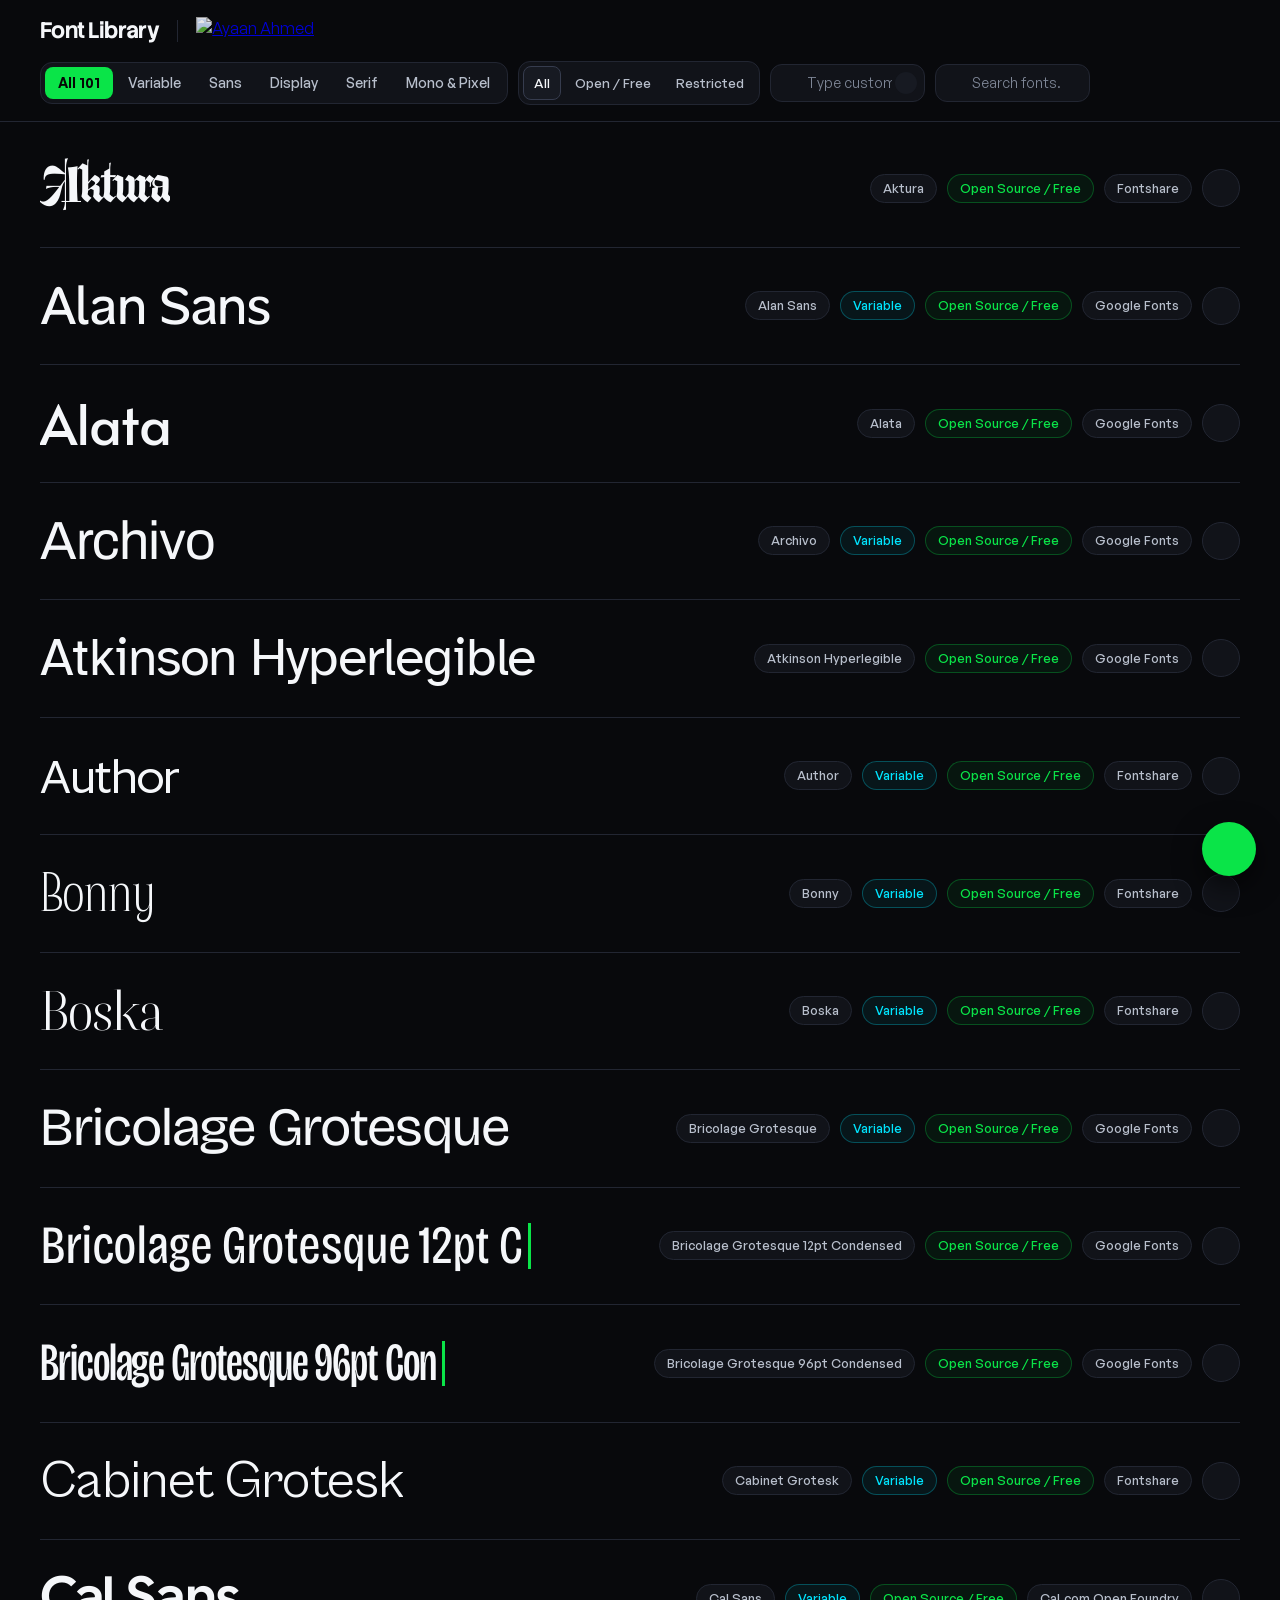
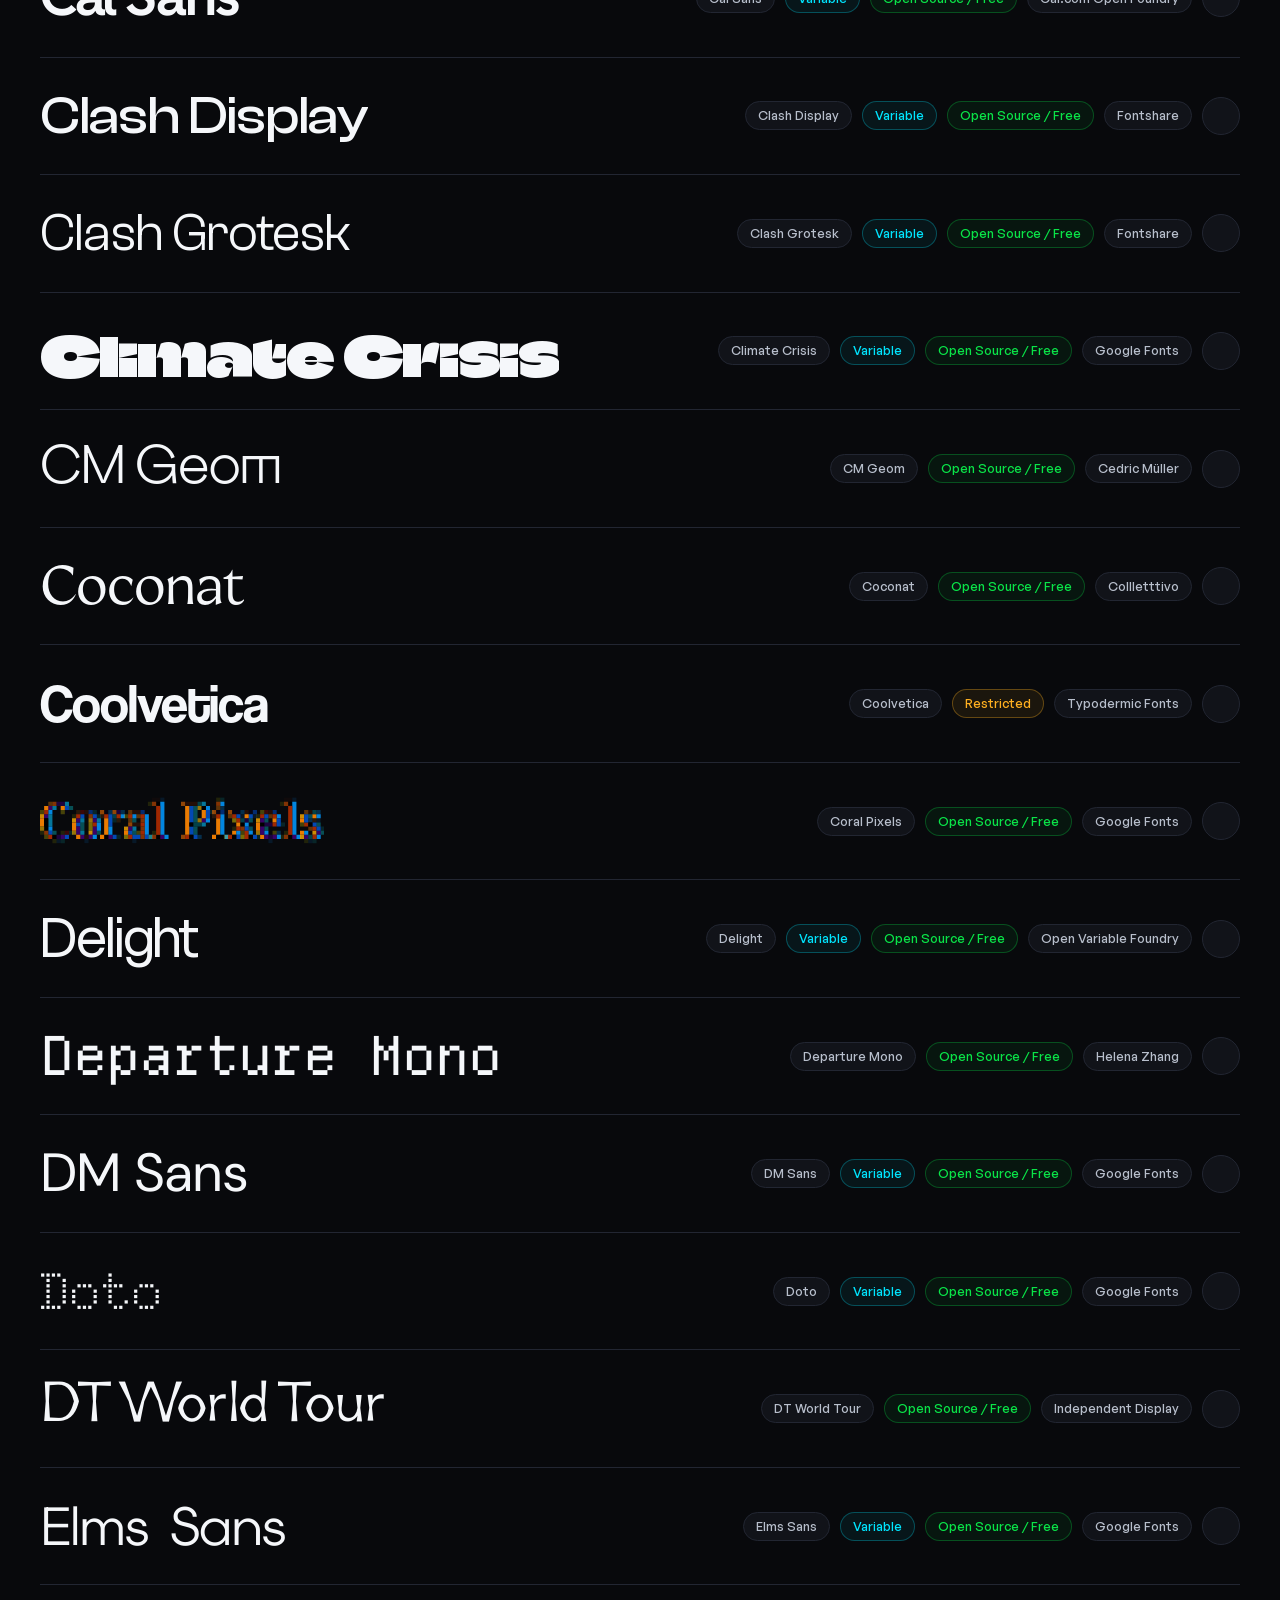
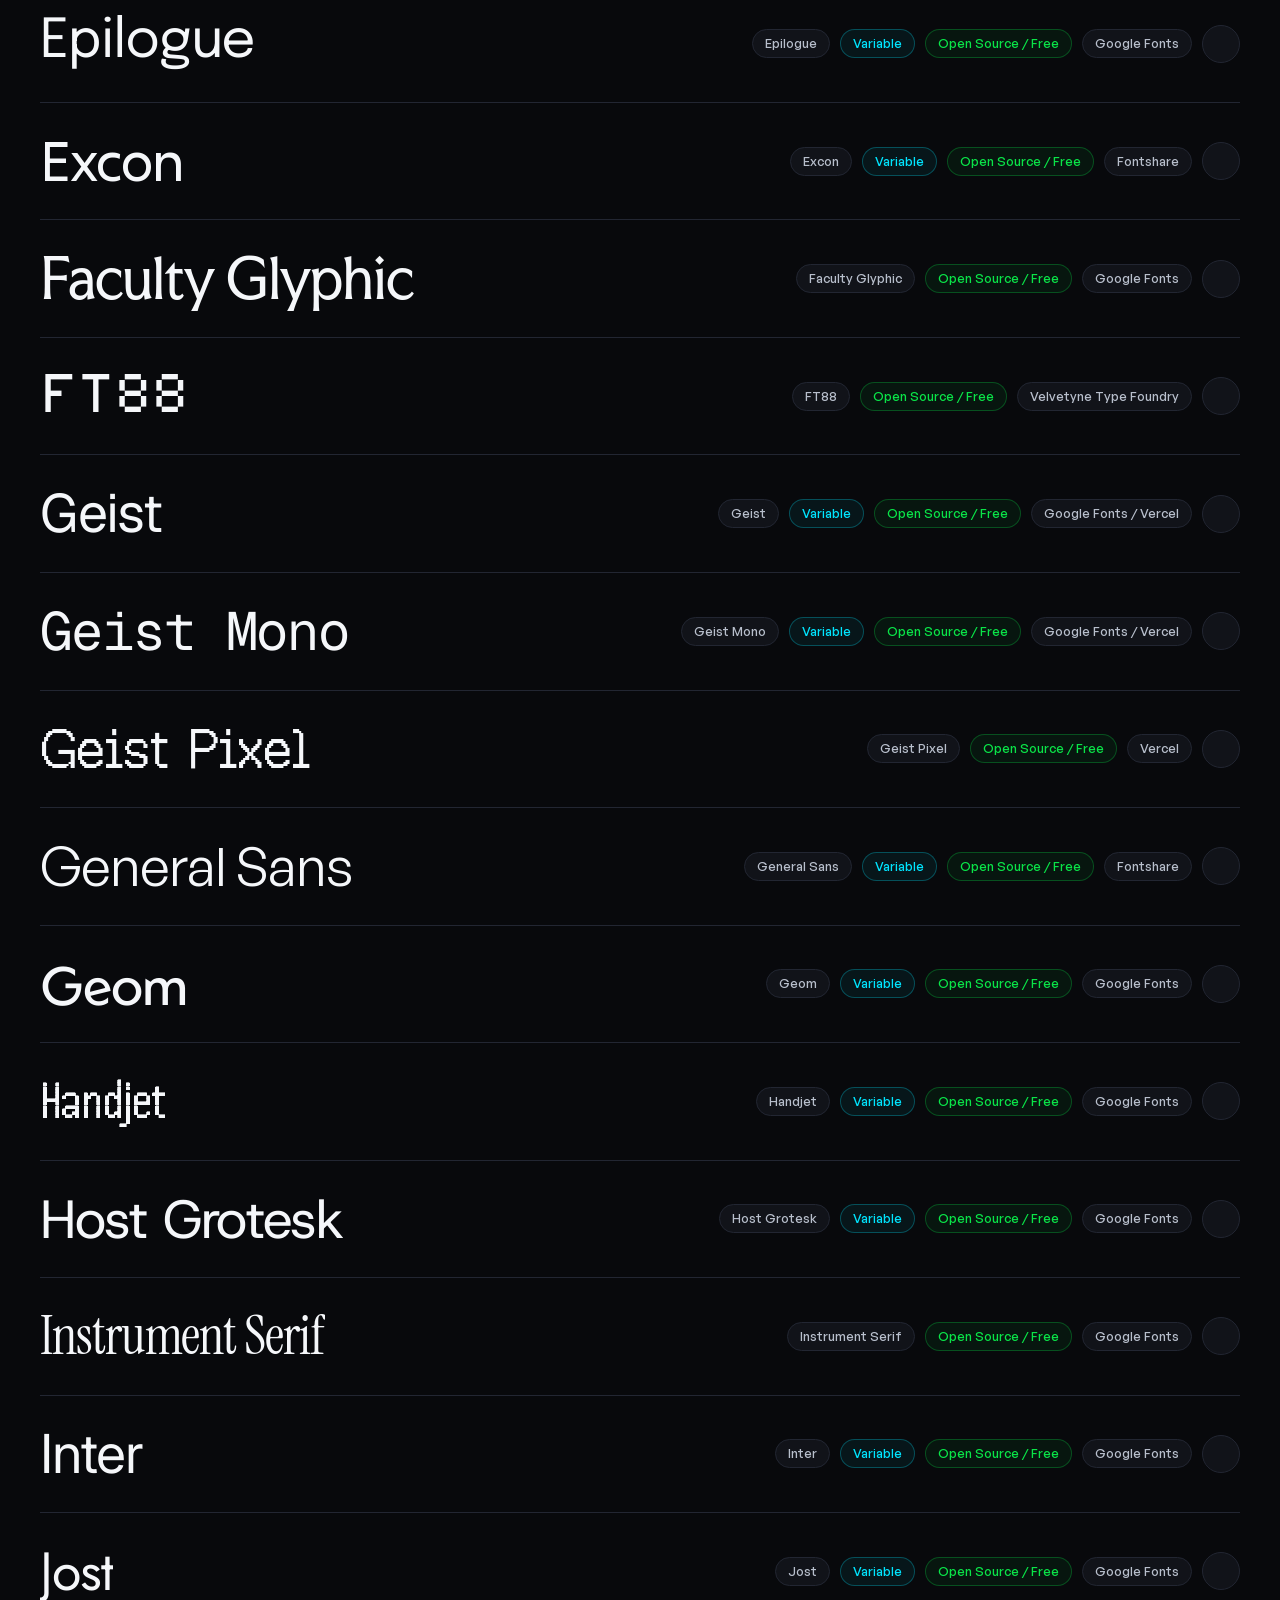
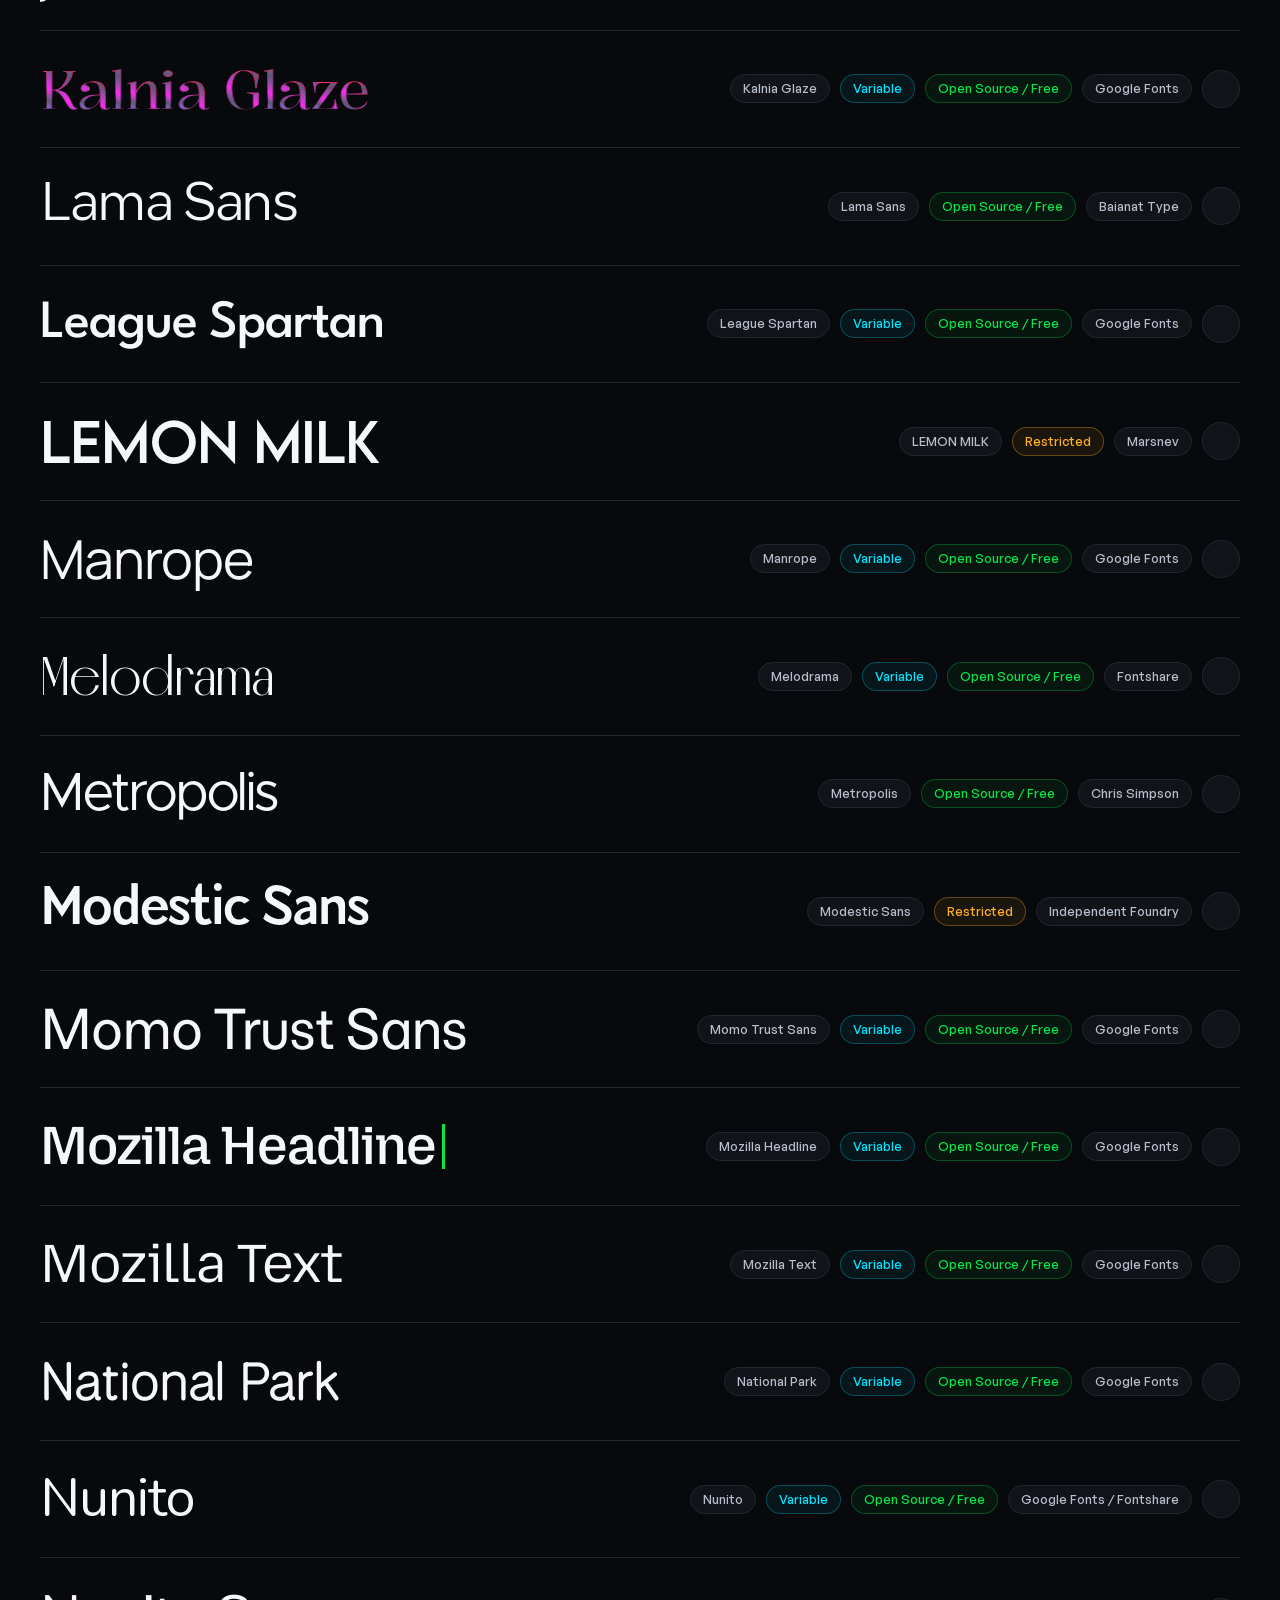
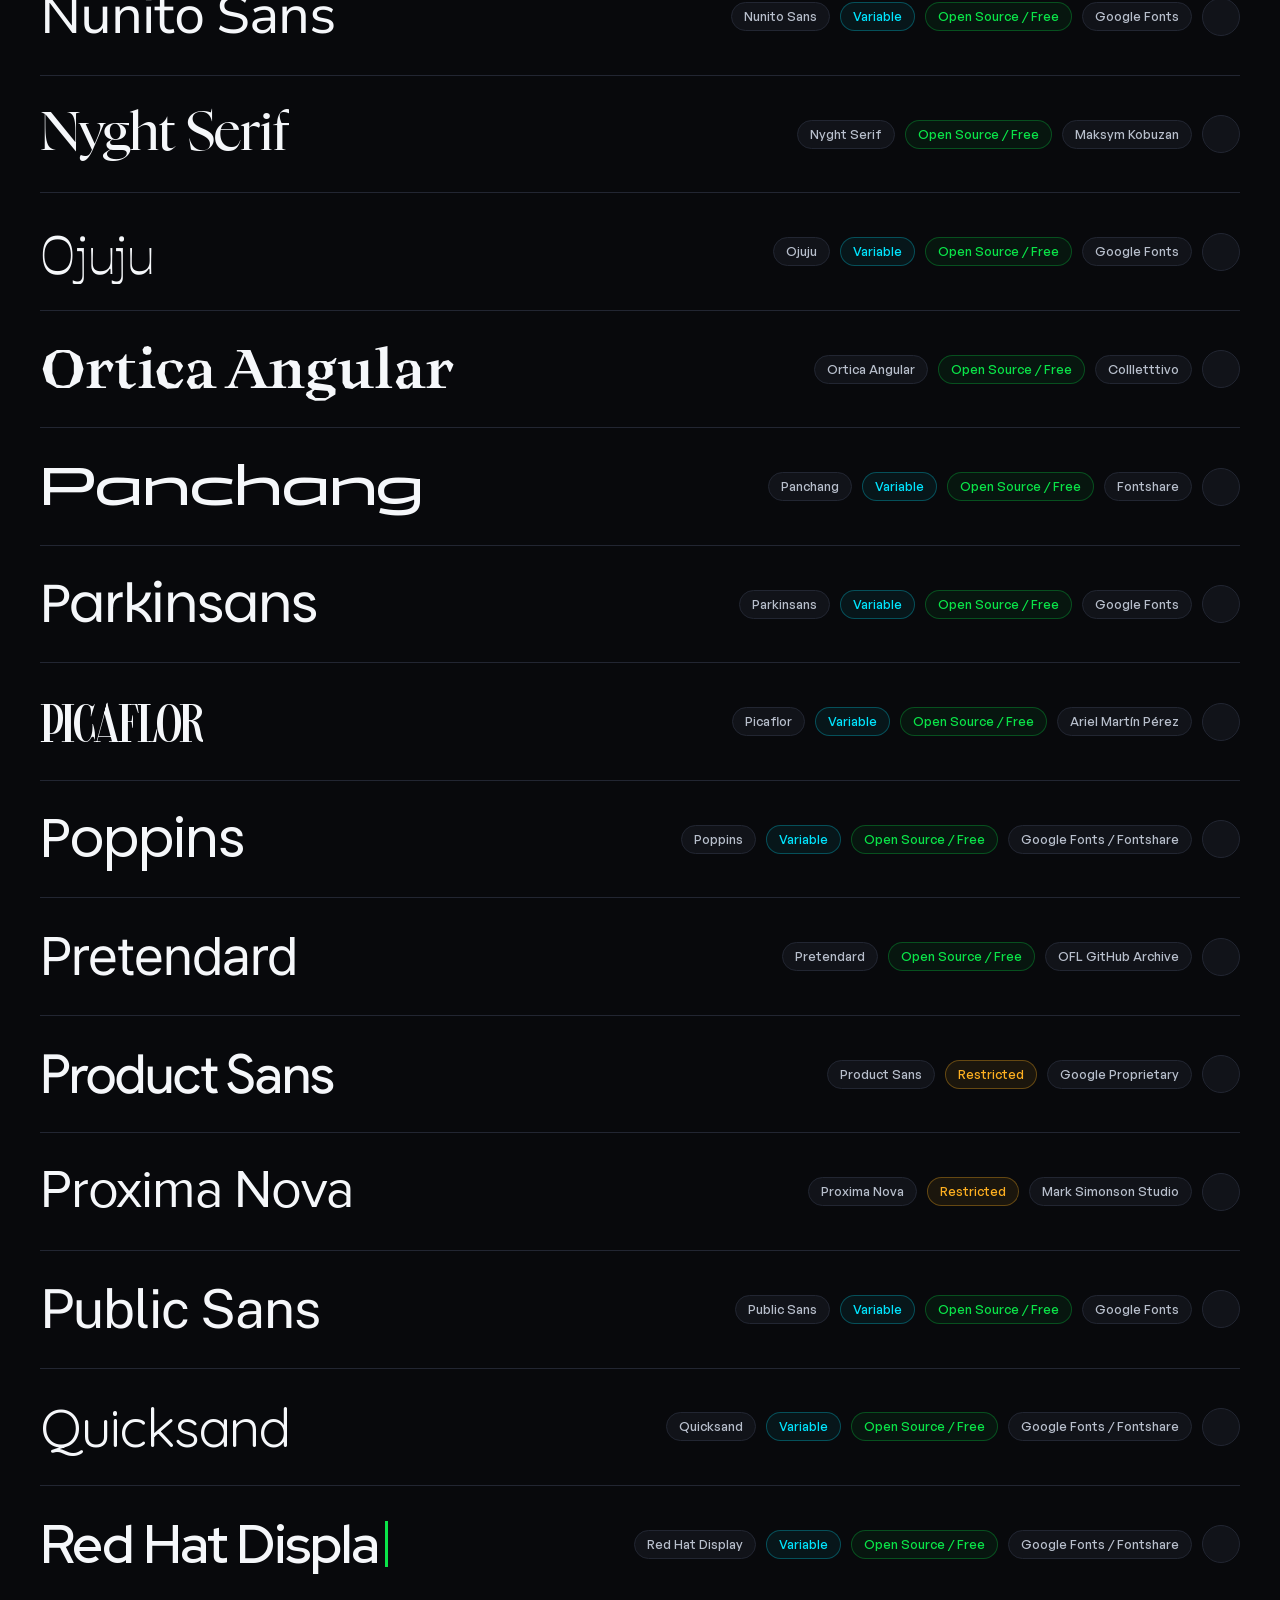
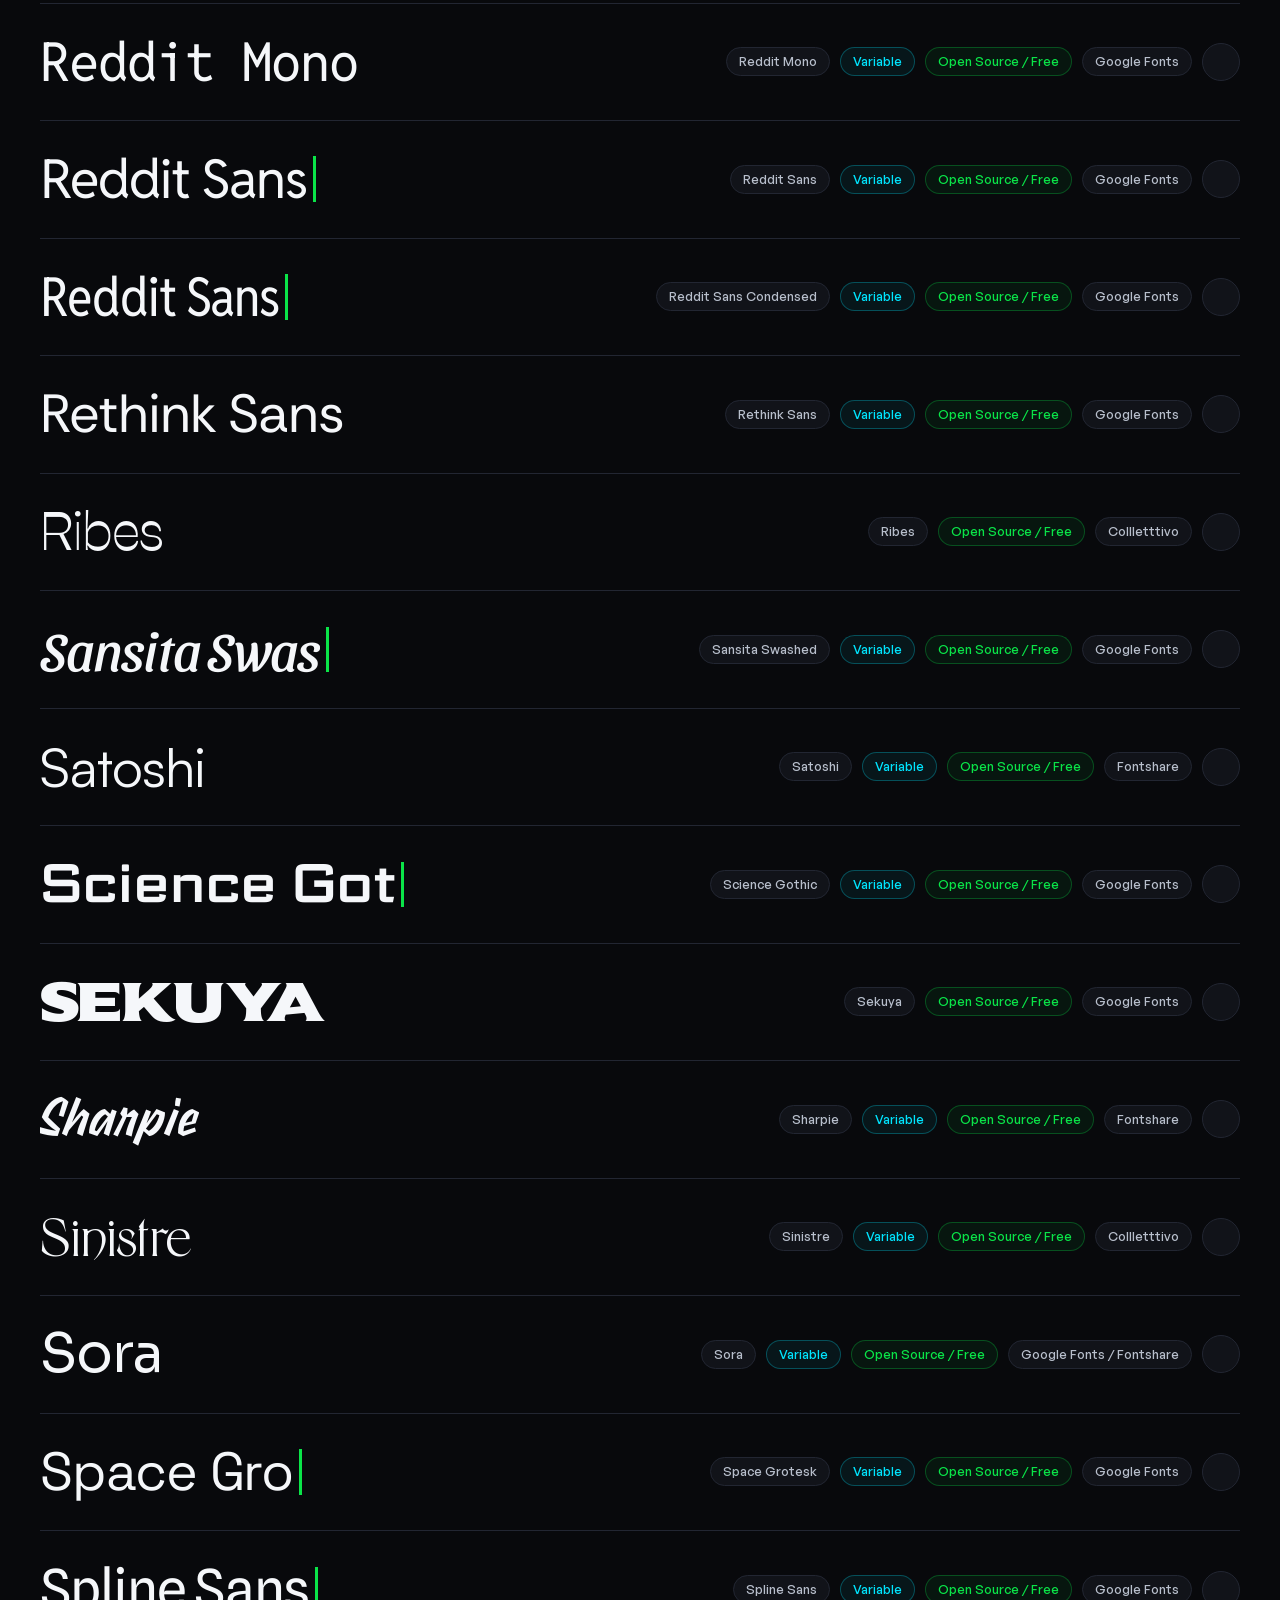
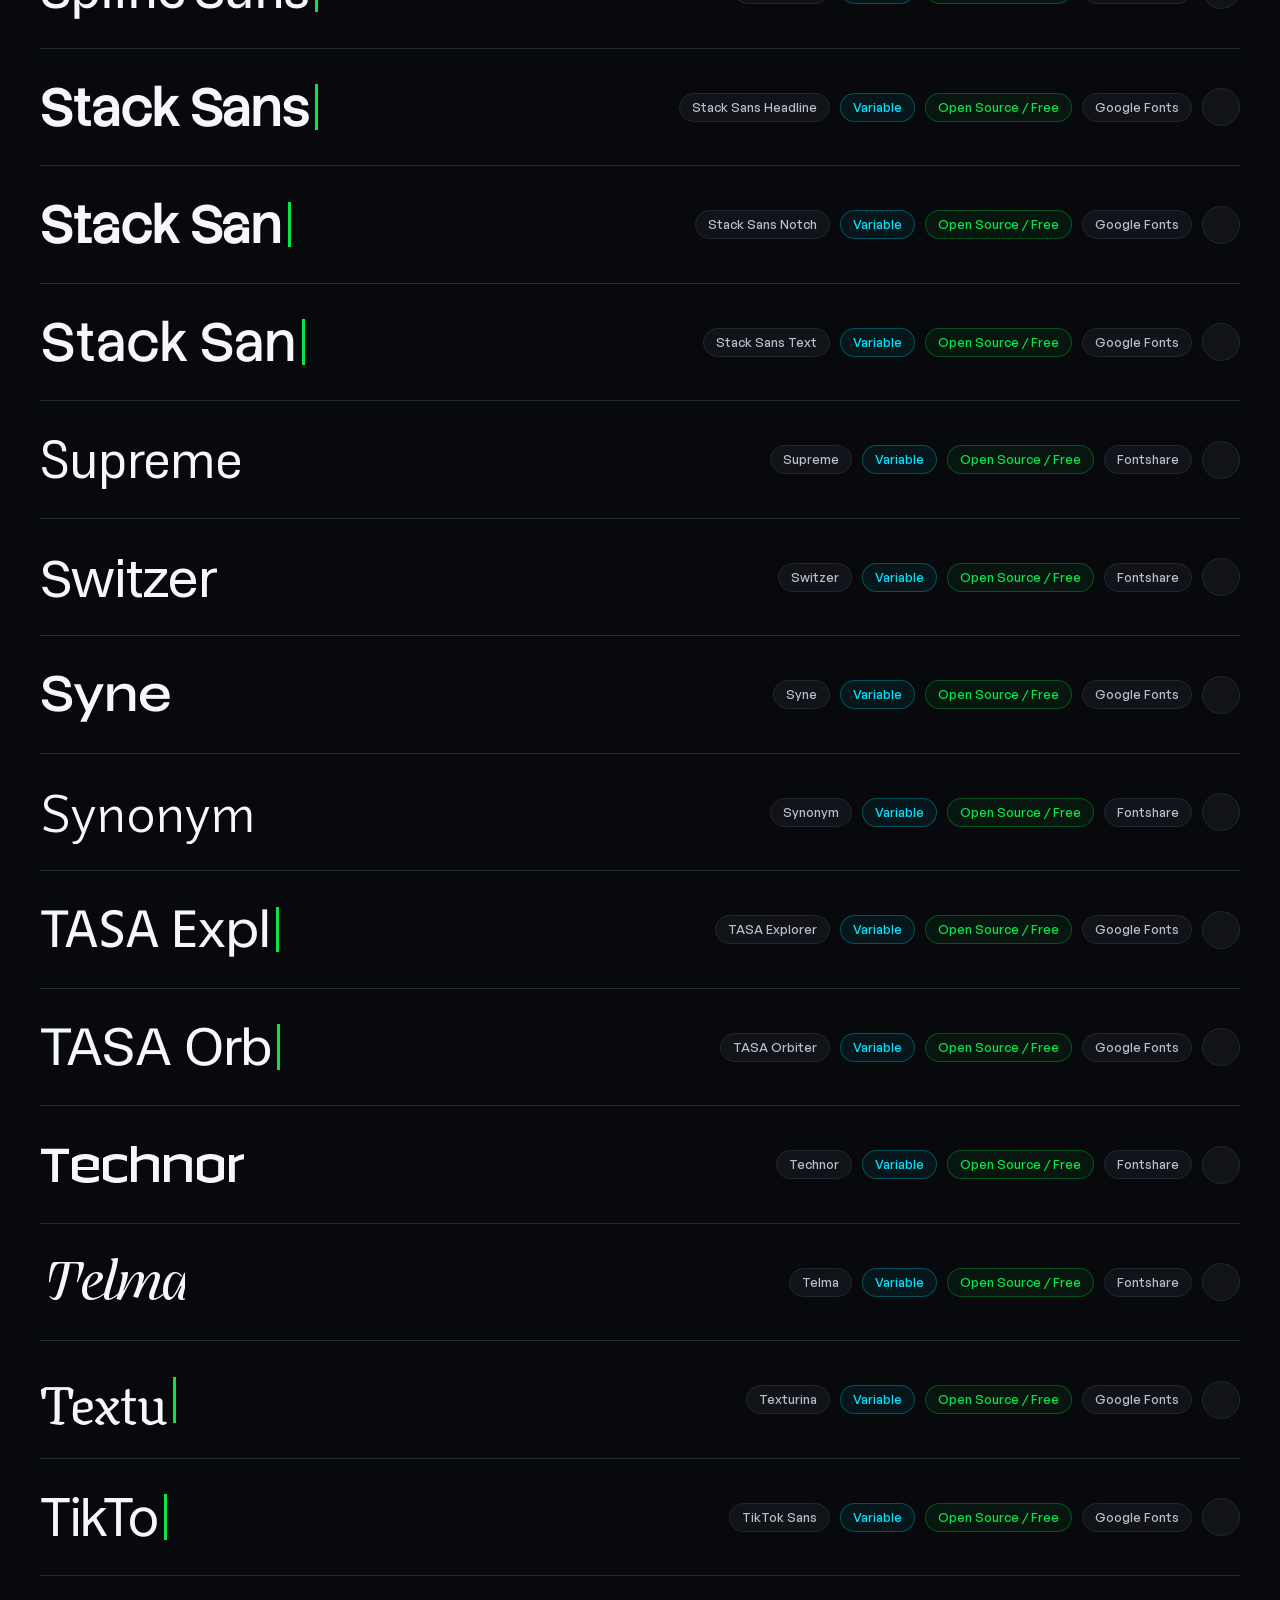
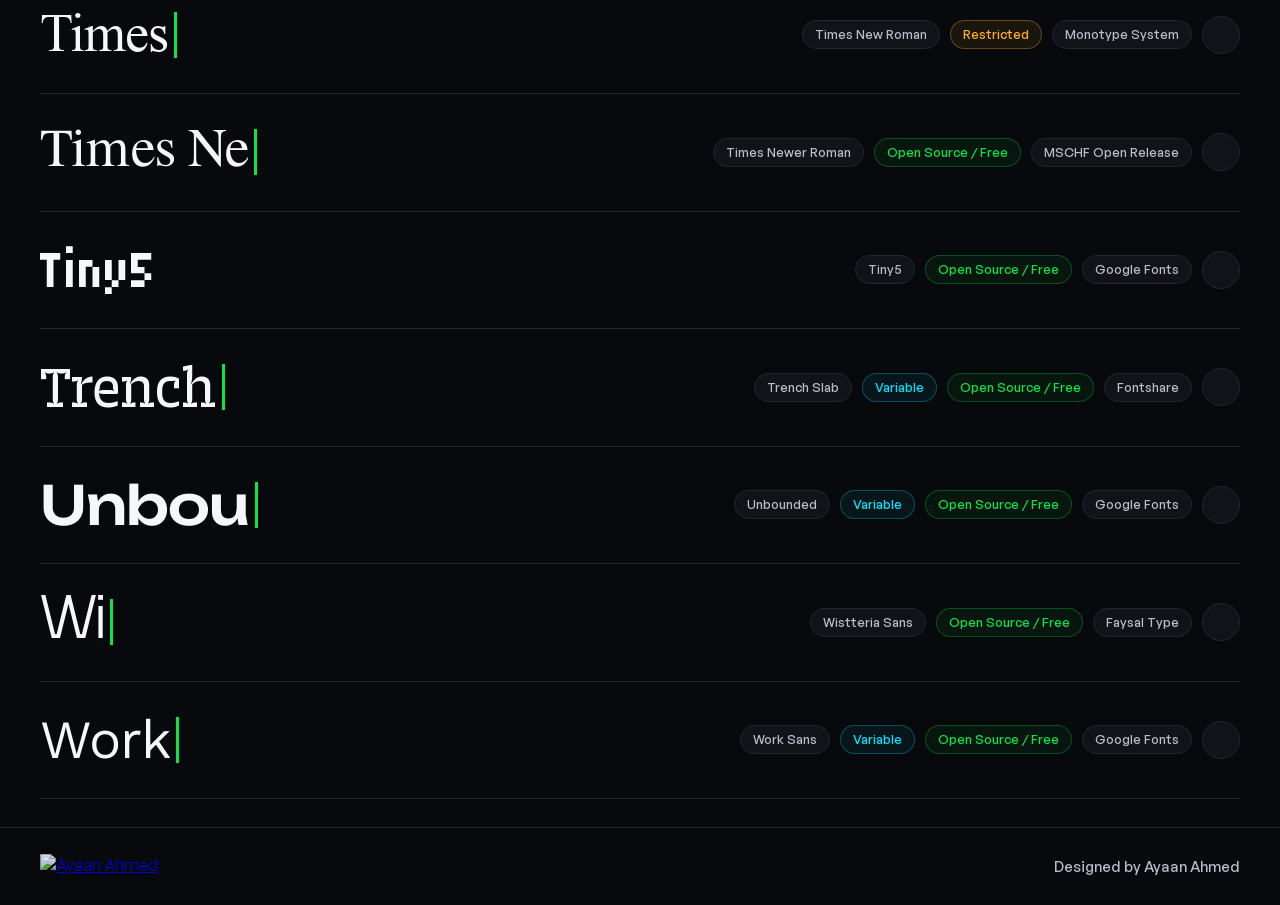
==== commit 535ecd08: "Update fonts.html" ====
--- a/fonts.html
+++ b/fonts.html
@@ -5,6 +5,9 @@
   <meta name="viewport" content="width=device-width, initial-scale=1.0, viewport-fit=cover">
   <title>Library</title>
   <link rel="icon" type="image/svg+xml" href="data:image/svg+xml,%3Csvg xmlns='http://www.w3.org/2000/svg' viewBox='0 0 256 256'%3E%3Cpath fill='%230AE448' d='M212,56V88a12,12,0,0,1-24,0V68H140V188h20a12,12,0,0,1,0,24H96a12,12,0,0,1,0-24h20V68H68V88a12,12,0,0,1-24,0V56A12,12,0,0,1,56,44H200A12,12,0,0,1,212,56Z'/%3E%3C/svg%3E">
+  <link rel="preconnect" href="https://fonts.googleapis.com">
+  <link rel="preconnect" href="https://fonts.gstatic.com" crossorigin>
+  <link href="https://fonts.googleapis.com/css2?family=Stack+Sans+Headline:wght@200..700&display=swap" rel="stylesheet">
   <link rel="stylesheet" href="https://cdn.jsdelivr.net/npm/@phosphor-icons/web@2.1.1/src/regular/style.css">
   <link rel="stylesheet" href="https://cdn.jsdelivr.net/npm/@phosphor-icons/web@2.1.1/src/bold/style.css">
   <link rel="stylesheet" href="styles.css">
@@ -34,13 +37,13 @@
 
         <div class="license-filter" id="licenseFilter">
           <button type="button" class="lic-btn active" data-lic="all">All</button>
-          <button type="button" class="lic-btn" data-lic="open">Open</button>
+          <button type="button" class="lic-btn" data-lic="open">Open / Free</button>
           <button type="button" class="lic-btn" data-lic="restricted">Restricted</button>
         </div>
 
         <div class="custom-text-field">
           <i class="ph ph-text-t"></i>
-          <input type="text" id="customHeadingInput" placeholder="Type" autocomplete="off">
+          <input type="text" id="customHeadingInput" placeholder="Type custom preview text..." autocomplete="off">
           <button type="button" id="clearCustomTextBtn" class="clear-input-btn" aria-label="Reset preview text" hidden>
             <i class="ph-bold ph-x"></i>
           </button>
@@ -48,7 +51,7 @@
 
         <div class="search-field">
           <i class="ph ph-magnifying-glass"></i>
-          <input type="search" id="fontSearch" placeholder="Search" autocomplete="off">
+          <input type="search" id="fontSearch" placeholder="Search fonts..." autocomplete="off">
         </div>
       </div>
     </div>
@@ -59,10 +62,10 @@
   </main>
 
   <div class="floating-corner-dock" id="floatingCornerDock">
-    <button type="button" class="back-top-btn" id="backToTopBtn" aria-label="Back to top" title="Back to top">
+    <button type="button" class="corner-action-btn back-top-btn" id="backToTopBtn" aria-label="Back to top" title="Back to top">
       <i class="ph-bold ph-arrow-up"></i>
     </button>
-    <button type="button" class="pair-corner-btn" id="pairDockPill" aria-expanded="false" aria-label="Open Pair Studio" title="Pair Studio">
+    <button type="button" class="corner-action-btn pair-corner-btn" id="pairDockPill" aria-expanded="false" aria-label="Open Pair Studio" title="Pair Studio">
       <i class="ph-bold ph-intersect"></i>
     </button>
   </div>
--- a/styles.css
+++ b/styles.css
@@ -1,3 +1,11 @@
+@font-face {
+  font-family: 'Stack Sans Headline';
+  src: url("fonts/Stack%20Sans%20Headline/StackSansHeadline-VariableFont_wght.ttf") format('truetype'), url("fonts/Stack Sans Headline/StackSansHeadline-VariableFont_wght.ttf") format('truetype');
+  font-weight: 200 700;
+  font-style: normal;
+  font-display: swap;
+}
+
 @font-face {
   font-family: 'Switzer';
   src: url("fonts/Switzer%20Variable/Switzer-Variable.ttf") format('truetype'), url("fonts/Switzer Variable/Switzer-Variable.ttf") format('truetype');
@@ -44,7 +52,7 @@
   --accent-amber: #FFB020;
   --accent-dark: #060806;
   --font-ui: 'General Sans', -apple-system, BlinkMacSystemFont, sans-serif;
-  --font-hero: 'Switzer', sans-serif;
+  --font-hero: 'Stack Sans Headline', sans-serif;
 }
 
 *, *::before, *::after {
@@ -167,6 +175,33 @@
   color: var(--text-secondary);
 }
 
+.laser-scanner {
+  position: absolute;
+  top: 6px;
+  bottom: 6px;
+  left: 0;
+  width: 2px;
+  background-color: var(--accent);
+  box-shadow: 0 0 18px var(--accent), 0 0 36px var(--accent-cyan);
+  pointer-events: none;
+  opacity: 0;
+  z-index: 9;
+  will-change: transform, opacity;
+}
+
+.laser-scanner::before,
+.laser-scanner::after {
+  content: '';
+  position: absolute;
+  left: -4px;
+  width: 10px;
+  height: 2px;
+  background-color: var(--accent-cyan);
+}
+
+.laser-scanner::before { top: 0; }
+.laser-scanner::after { bottom: 0; }
+
 .inspector-box {
   position: absolute;
   top: 0;
@@ -174,10 +209,22 @@
   width: 60px;
   height: 80px;
   border: 1.5px solid var(--accent);
+  background-color: rgba(10, 228, 72, 0.03);
   pointer-events: none;
   opacity: 0;
   z-index: 8;
   will-change: transform, width, height, opacity;
+}
+
+.inspector-axis {
+  position: absolute;
+  top: 0;
+  bottom: 0;
+  left: 50%;
+  width: 1px;
+  background-color: rgba(10, 228, 72, 0.18);
+  transform: translateX(-50%);
+  pointer-events: none;
 }
 
 .inspector-tag {
@@ -212,7 +259,7 @@
   z-index: 4;
   font-family: var(--font-hero);
   font-size: clamp(2.35rem, 10.2vw, 11.2rem);
-  font-weight: 800;
+  font-weight: 700;
   line-height: 1.22;
   letter-spacing: -0.03em;
   display: inline-flex;
@@ -247,6 +294,7 @@
   overflow: hidden;
   padding: 0.14em 0.012em 0.24em;
   margin: -0.14em 0 -0.24em;
+  will-change: transform, clip-path;
 }
 
 .char-main {
@@ -254,7 +302,22 @@
   z-index: 3;
   display: inline-block;
   color: var(--text);
-  will-change: transform, font-weight, font-variation-settings, color;
+  font-optical-sizing: none;
+  will-change: transform, font-weight, font-variation-settings, color, opacity;
+}
+
+.char-ghost {
+  position: absolute;
+  left: 0.012em;
+  top: 0.14em;
+  display: inline-block;
+  color: var(--accent-cyan);
+  font-weight: 200;
+  font-variation-settings: 'wght' 200;
+  opacity: 0;
+  pointer-events: none;
+  z-index: 2;
+  will-change: transform, opacity;
 }
 
 .hero-cta-group {
@@ -347,6 +410,7 @@
   font-family: var(--font-hero);
   font-size: 1.4rem;
   font-weight: 700;
+  font-variation-settings: 'wght' 700;
   letter-spacing: -0.025em;
   white-space: nowrap;
   transition: color 0.2s ease;
@@ -473,7 +537,7 @@
   padding: 9px 32px 9px 36px;
   font-size: 0.88rem;
   color: var(--text);
-  width: 215px;
+  width: 155px;
   outline: none;
   transition: border-color 0.2s ease, width 0.25s cubic-bezier(0.16, 1, 0.3, 1);
 }
@@ -485,7 +549,7 @@
 
 .custom-text-field input:focus {
   border-color: var(--accent);
-  width: 255px;
+  width: 215px;
 }
 
 .clear-input-btn {
@@ -515,14 +579,14 @@
   padding: 9px 14px 9px 36px;
   font-size: 0.88rem;
   color: var(--text);
-  width: 175px;
+  width: 155px;
   outline: none;
   transition: border-color 0.2s ease, width 0.25s cubic-bezier(0.16, 1, 0.3, 1);
 }
 
 .search-field input:focus {
   border-color: var(--accent);
-  width: 215px;
+  width: 205px;
 }
 
 .index-wrapper {
@@ -565,6 +629,7 @@
   line-height: 1.2;
   letter-spacing: -0.02em;
   color: var(--text);
+  font-optical-sizing: none;
   transition: transform 0.35s cubic-bezier(0.16, 1, 0.3, 1), color 0.2s ease;
   display: inline-flex;
   align-items: center;
@@ -821,6 +886,7 @@
   font-size: clamp(1.55rem, 3.3vw, 3rem);
   line-height: 1.3;
   color: var(--text);
+  font-optical-sizing: none;
   outline: none;
   word-break: break-word;
   min-height: 1.35em;
@@ -912,6 +978,7 @@
   line-height: 1.65;
   letter-spacing: 0.06em;
   color: var(--text);
+  font-optical-sizing: none;
   word-break: break-word;
 }
 
@@ -966,24 +1033,60 @@
   background-color: #24F55E;
 }
 
-.pair-corner-btn {
+.floating-corner-dock {
   position: fixed;
   bottom: 24px;
   right: 24px;
+  z-index: 85;
+  display: flex;
+  flex-direction: column;
+  align-items: center;
+  gap: 10px;
+  pointer-events: none;
+  will-change: transform;
+}
+
+.back-top-btn,
+.pair-corner-btn {
+  pointer-events: auto;
   width: 54px;
   height: 54px;
   border-radius: 50%;
+  display: inline-flex;
+  align-items: center;
+  justify-content: center;
+  font-size: 1.35rem;
+  cursor: pointer;
+  box-shadow: 0 10px 28px rgba(0, 0, 0, 0.65);
+  transition: transform 0.25s cubic-bezier(0.16, 1, 0.3, 1), background-color 0.2s ease, opacity 0.25s ease, border-color 0.2s ease;
+}
+
+.back-top-btn {
+  background-color: var(--surface-elevated);
+  color: var(--text);
+  border: 1px solid var(--border-hover);
+  opacity: 0;
+  pointer-events: none;
+  transform: translateY(10px) scale(0.9);
+}
+
+.back-top-btn.visible {
+  opacity: 1;
+  pointer-events: auto;
+  transform: translateY(0) scale(1);
+}
+
+.back-top-btn:hover {
+  border-color: var(--accent);
+  color: var(--accent);
+  transform: translateY(-3px) scale(1.05);
+}
+
+.pair-corner-btn {
   background-color: var(--accent);
   color: var(--accent-dark);
   border: none;
-  display: inline-flex;
-  align-items: center;
-  justify-content: center;
   font-size: 1.4rem;
-  cursor: pointer;
-  z-index: 85;
-  box-shadow: 0 10px 28px rgba(0, 0, 0, 0.65);
-  transition: transform 0.25s cubic-bezier(0.16, 1, 0.3, 1), background-color 0.2s ease;
 }
 
 .pair-corner-btn:hover {
@@ -1168,6 +1271,7 @@
   font-weight: 700;
   line-height: 1.15;
   color: var(--text);
+  font-optical-sizing: none;
   outline: none;
   word-break: break-word;
 }
@@ -1177,6 +1281,7 @@
   font-weight: 400;
   line-height: 1.65;
   color: var(--text-secondary);
+  font-optical-sizing: none;
   outline: none;
   max-width: 68ch;
   word-break: break-word;
@@ -1700,12 +1805,17 @@
     border-radius: 9px;
   }
 
-  .pair-corner-btn {
+  .floating-corner-dock {
     bottom: calc(16px + env(safe-area-inset-bottom));
     right: 16px;
-    width: 50px;
-    height: 50px;
-    font-size: 1.3rem;
+    gap: 8px;
+  }
+
+  .back-top-btn,
+  .pair-corner-btn {
+    width: 48px;
+    height: 48px;
+    font-size: 1.25rem;
   }
 
   .pair-drawer {
@@ -1801,7 +1911,7 @@
   }
 
   .footer-inner {
-    padding-right: 60px;
+    padding-right: 0;
     gap: 10px;
   }
 
